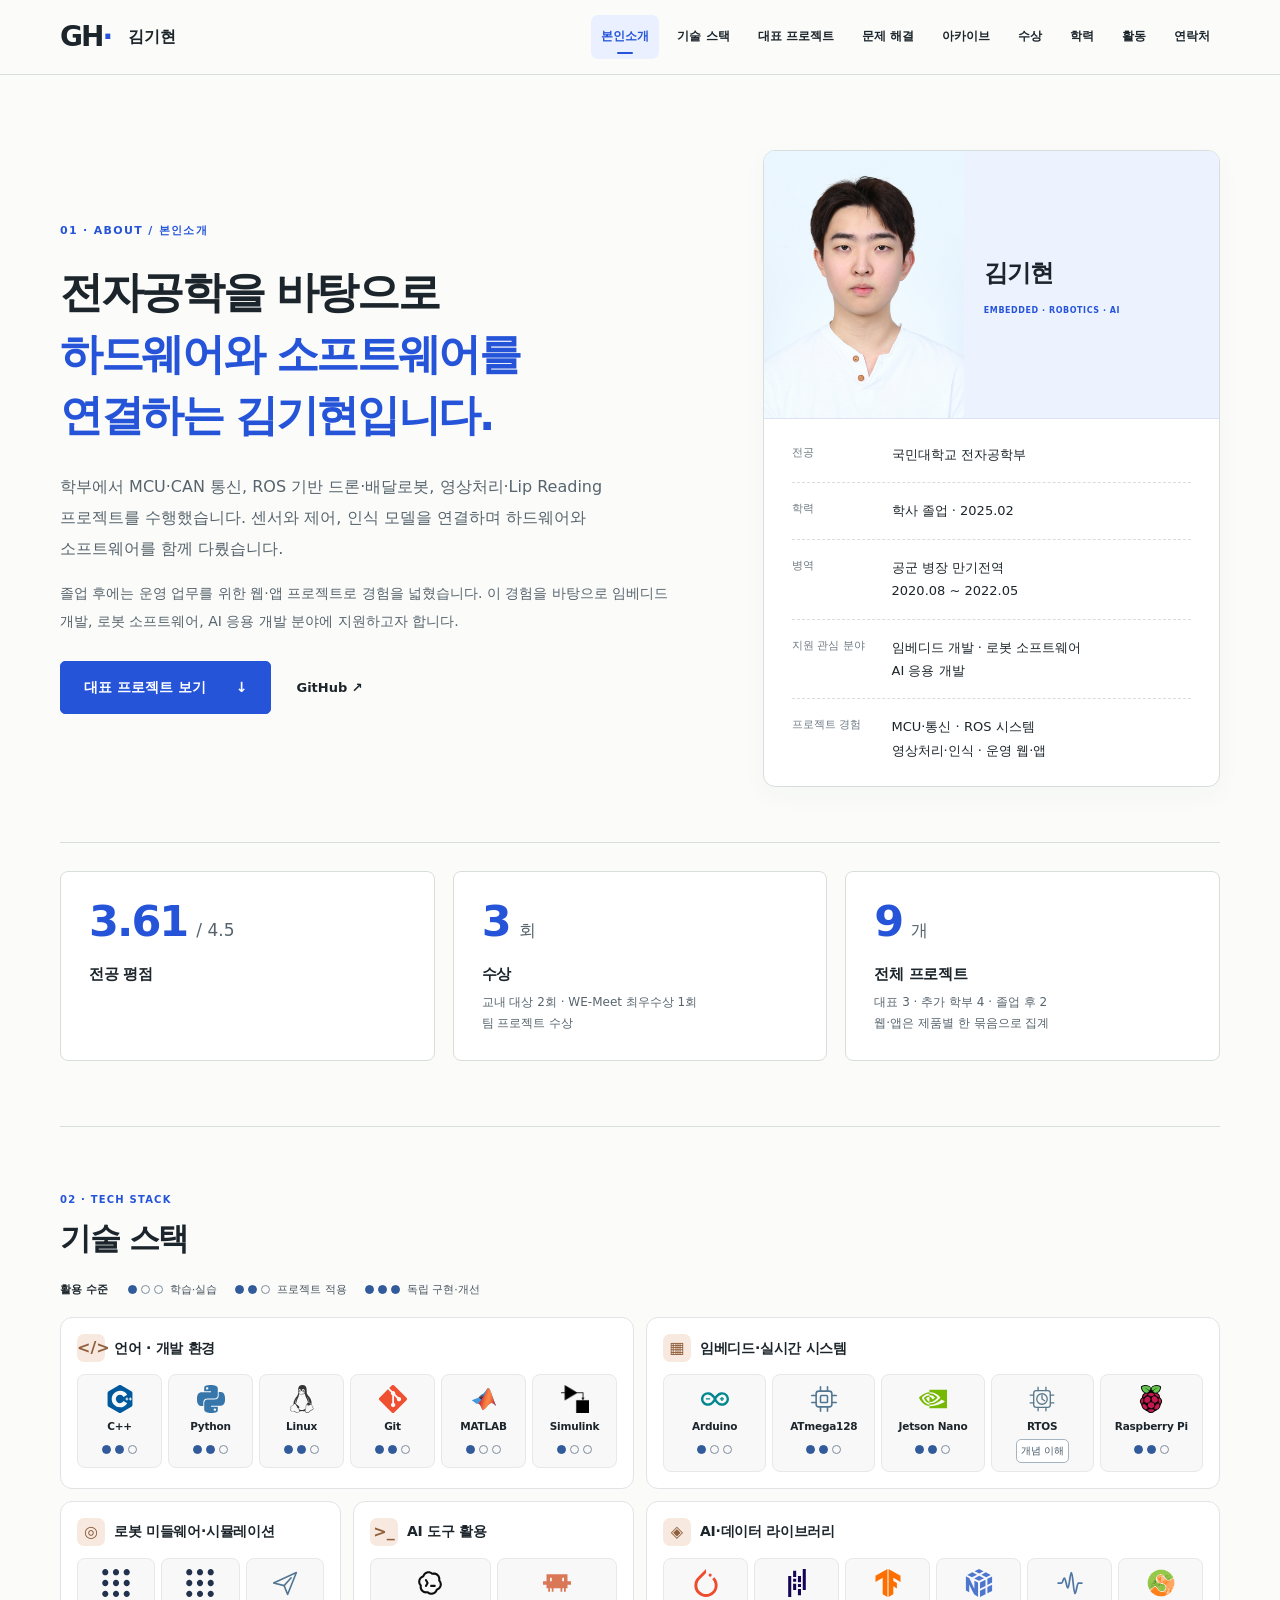
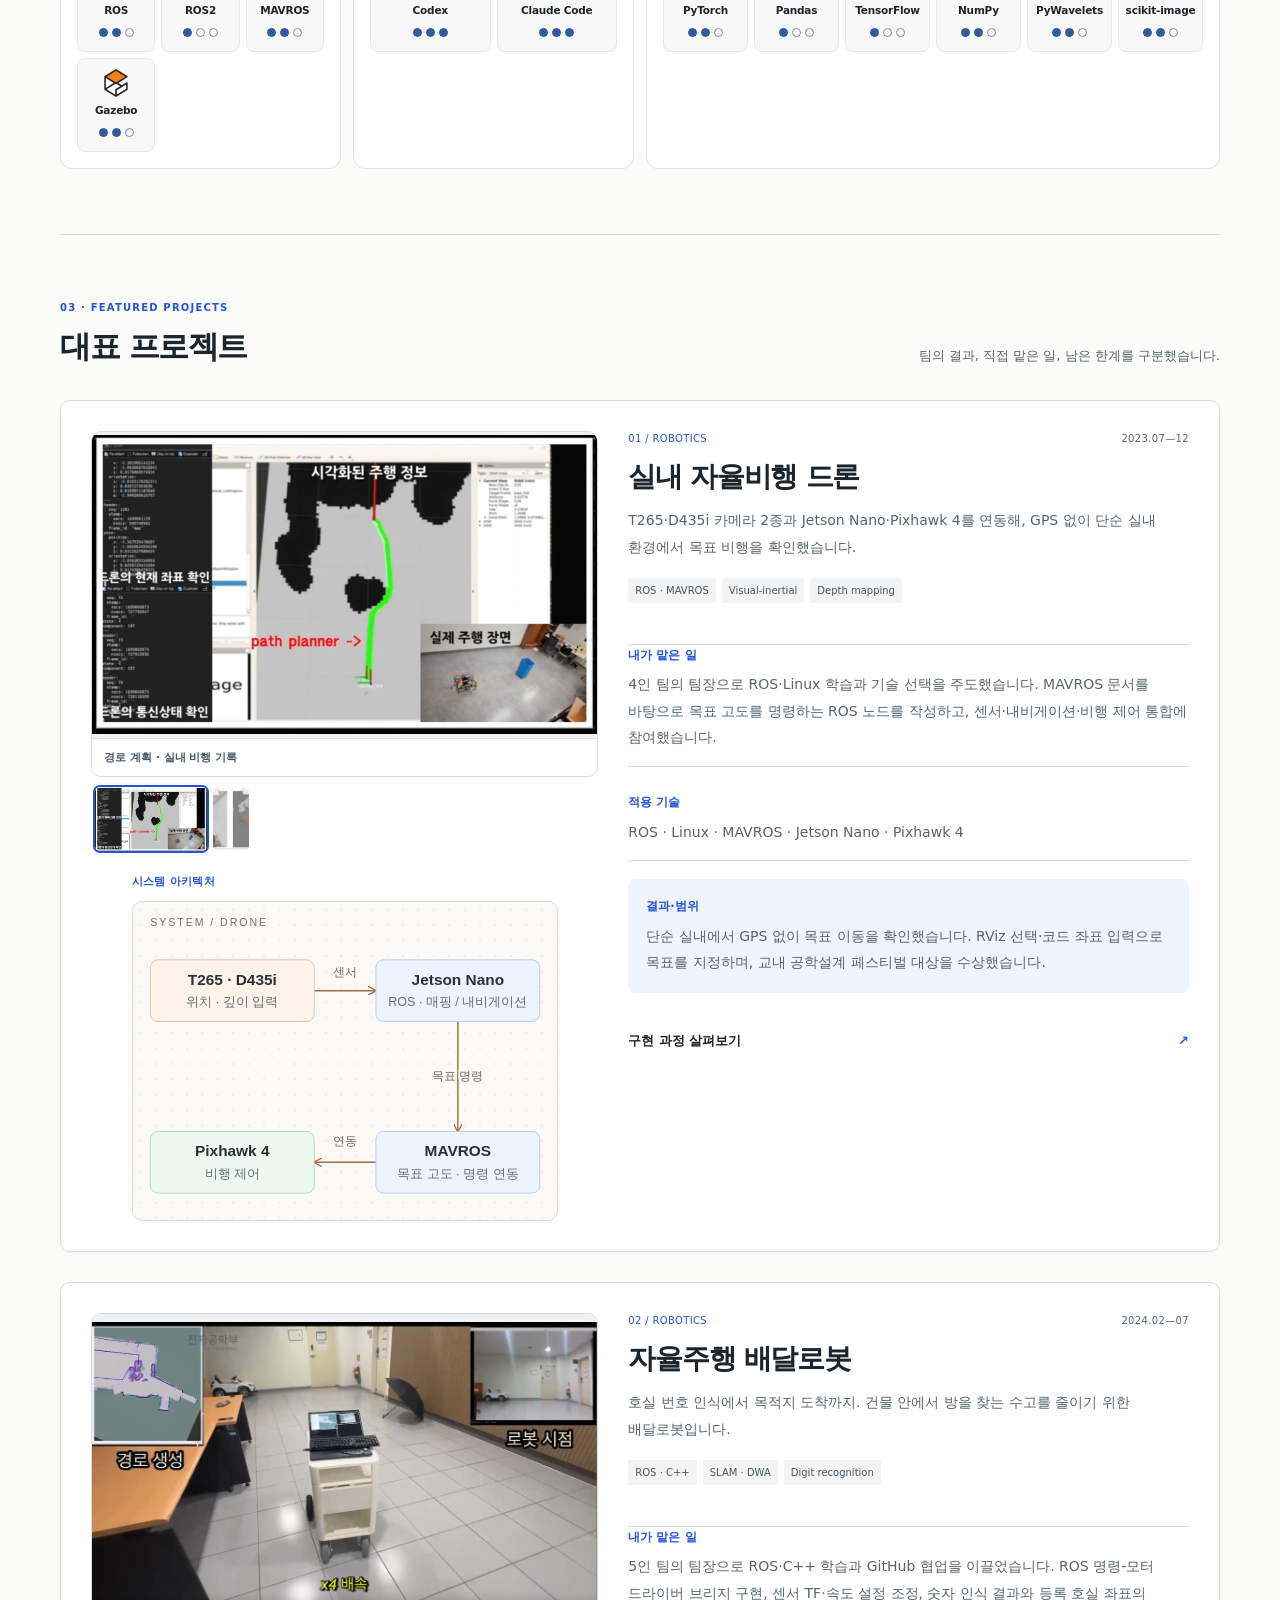
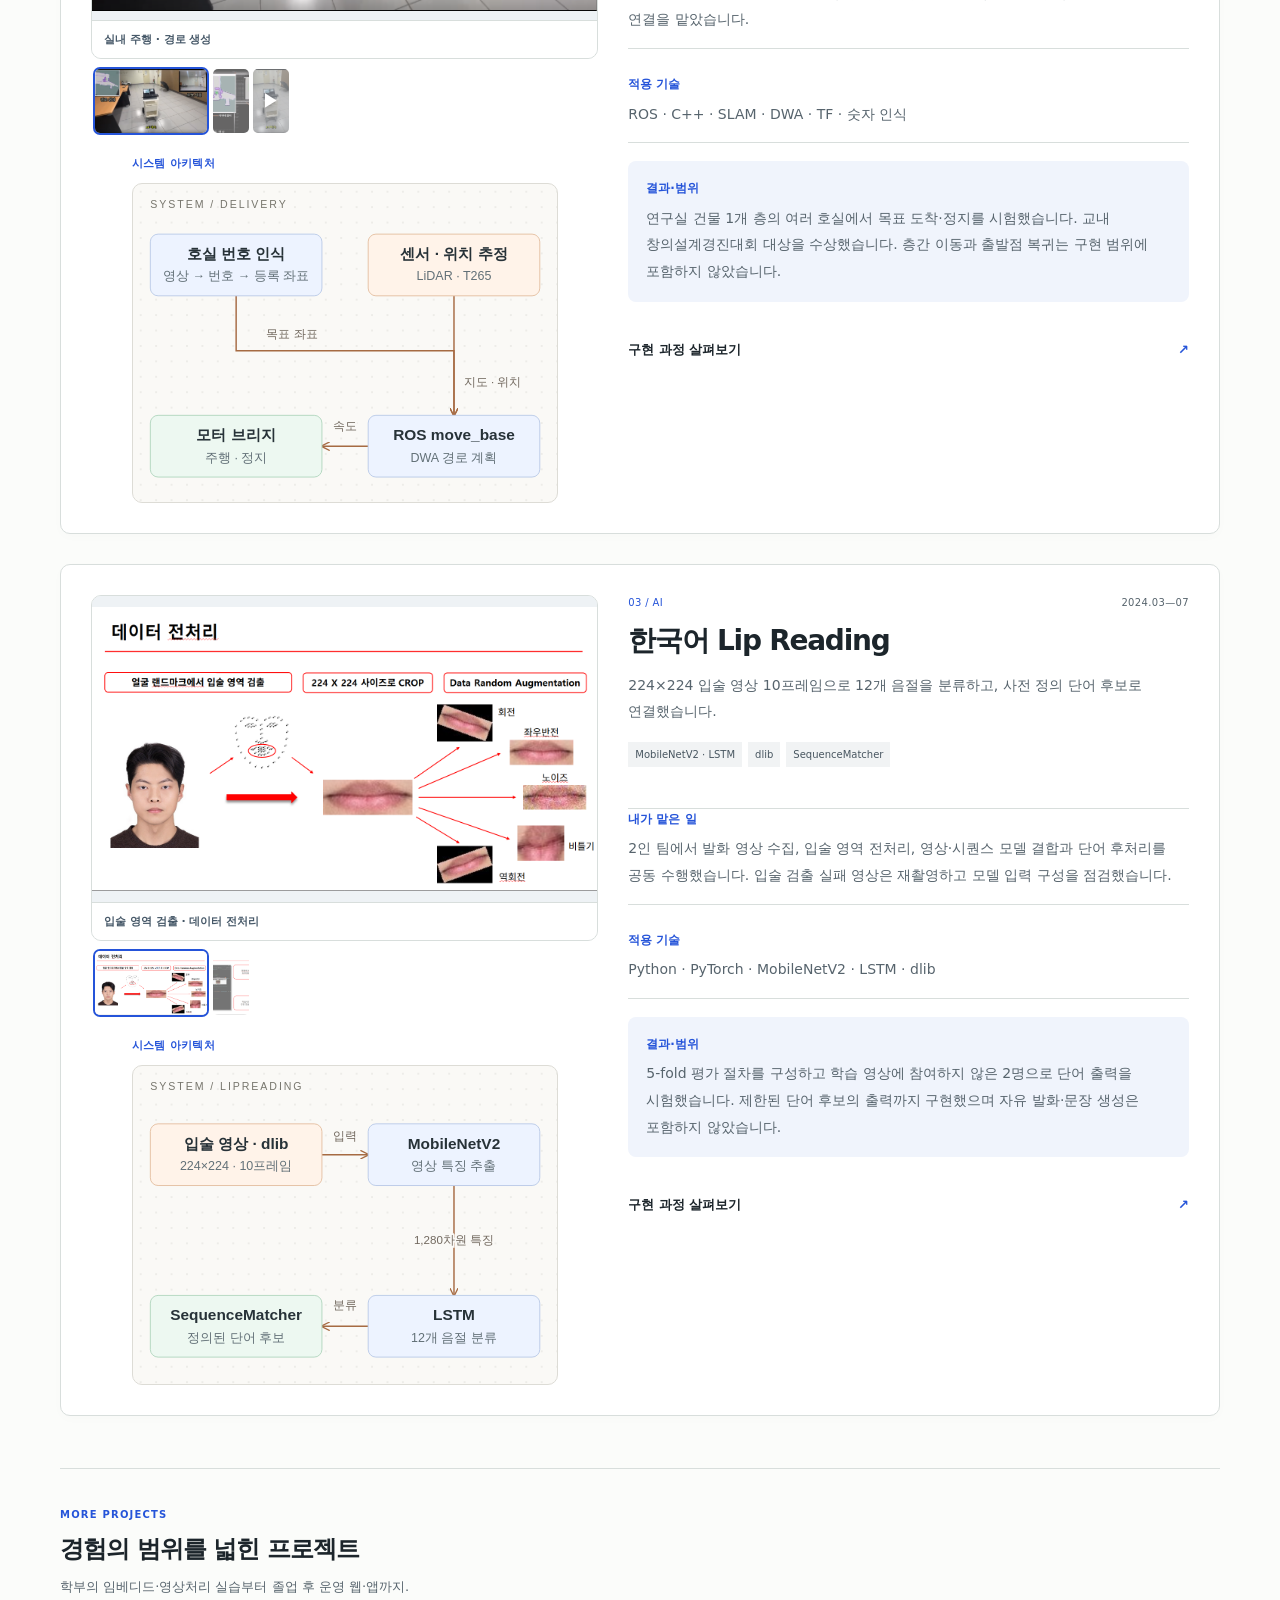
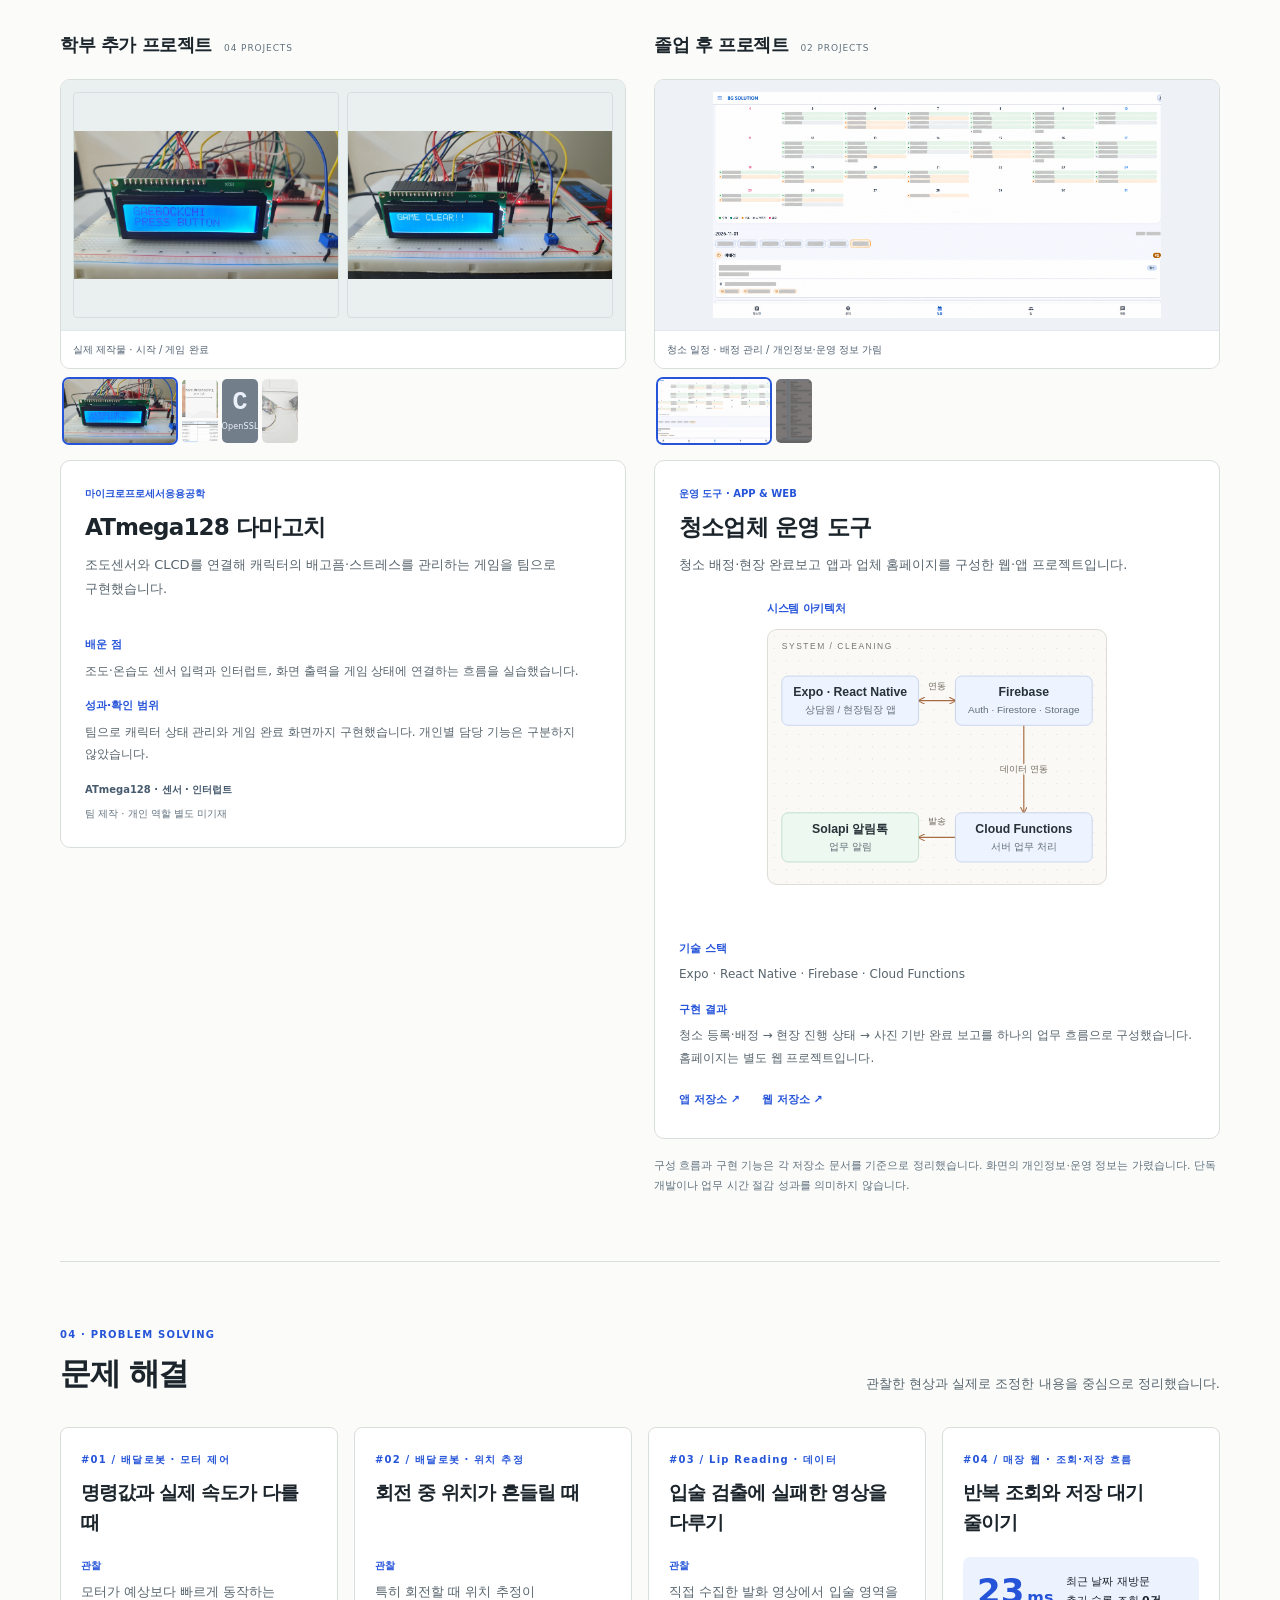
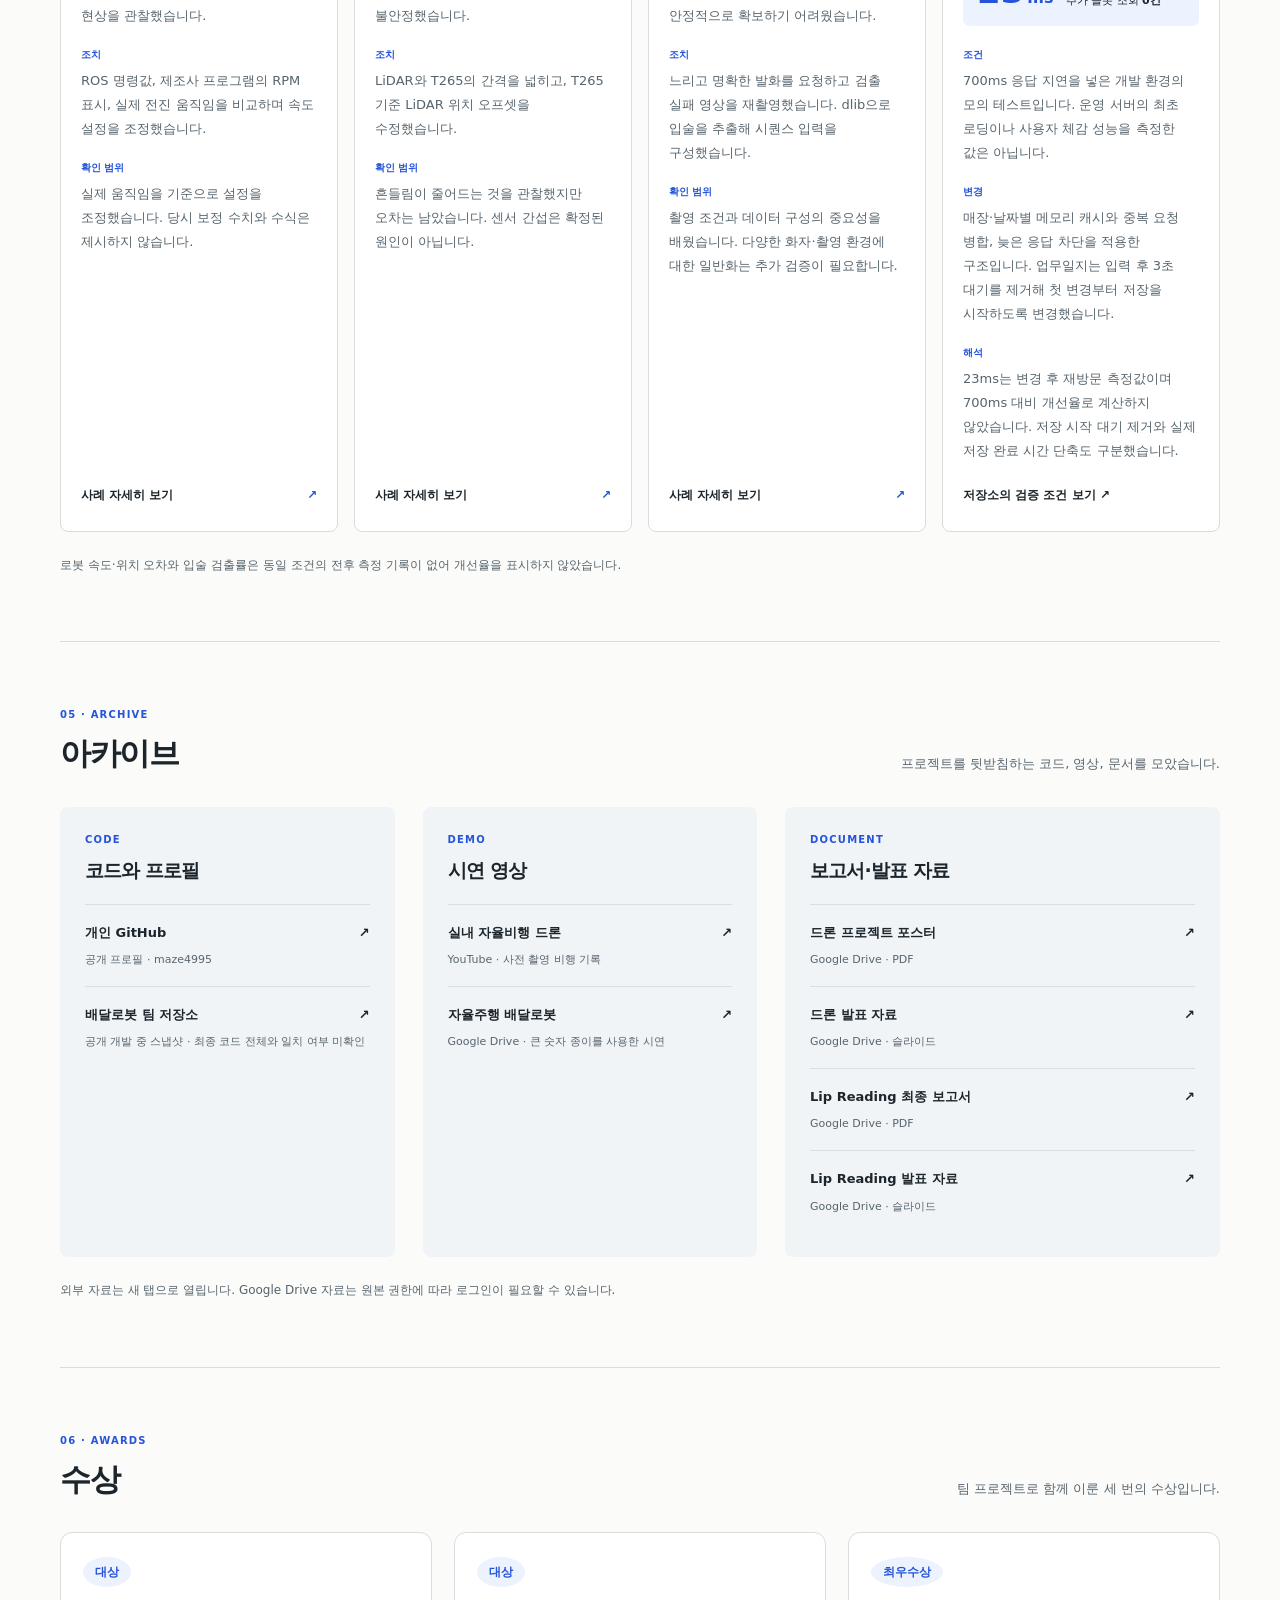
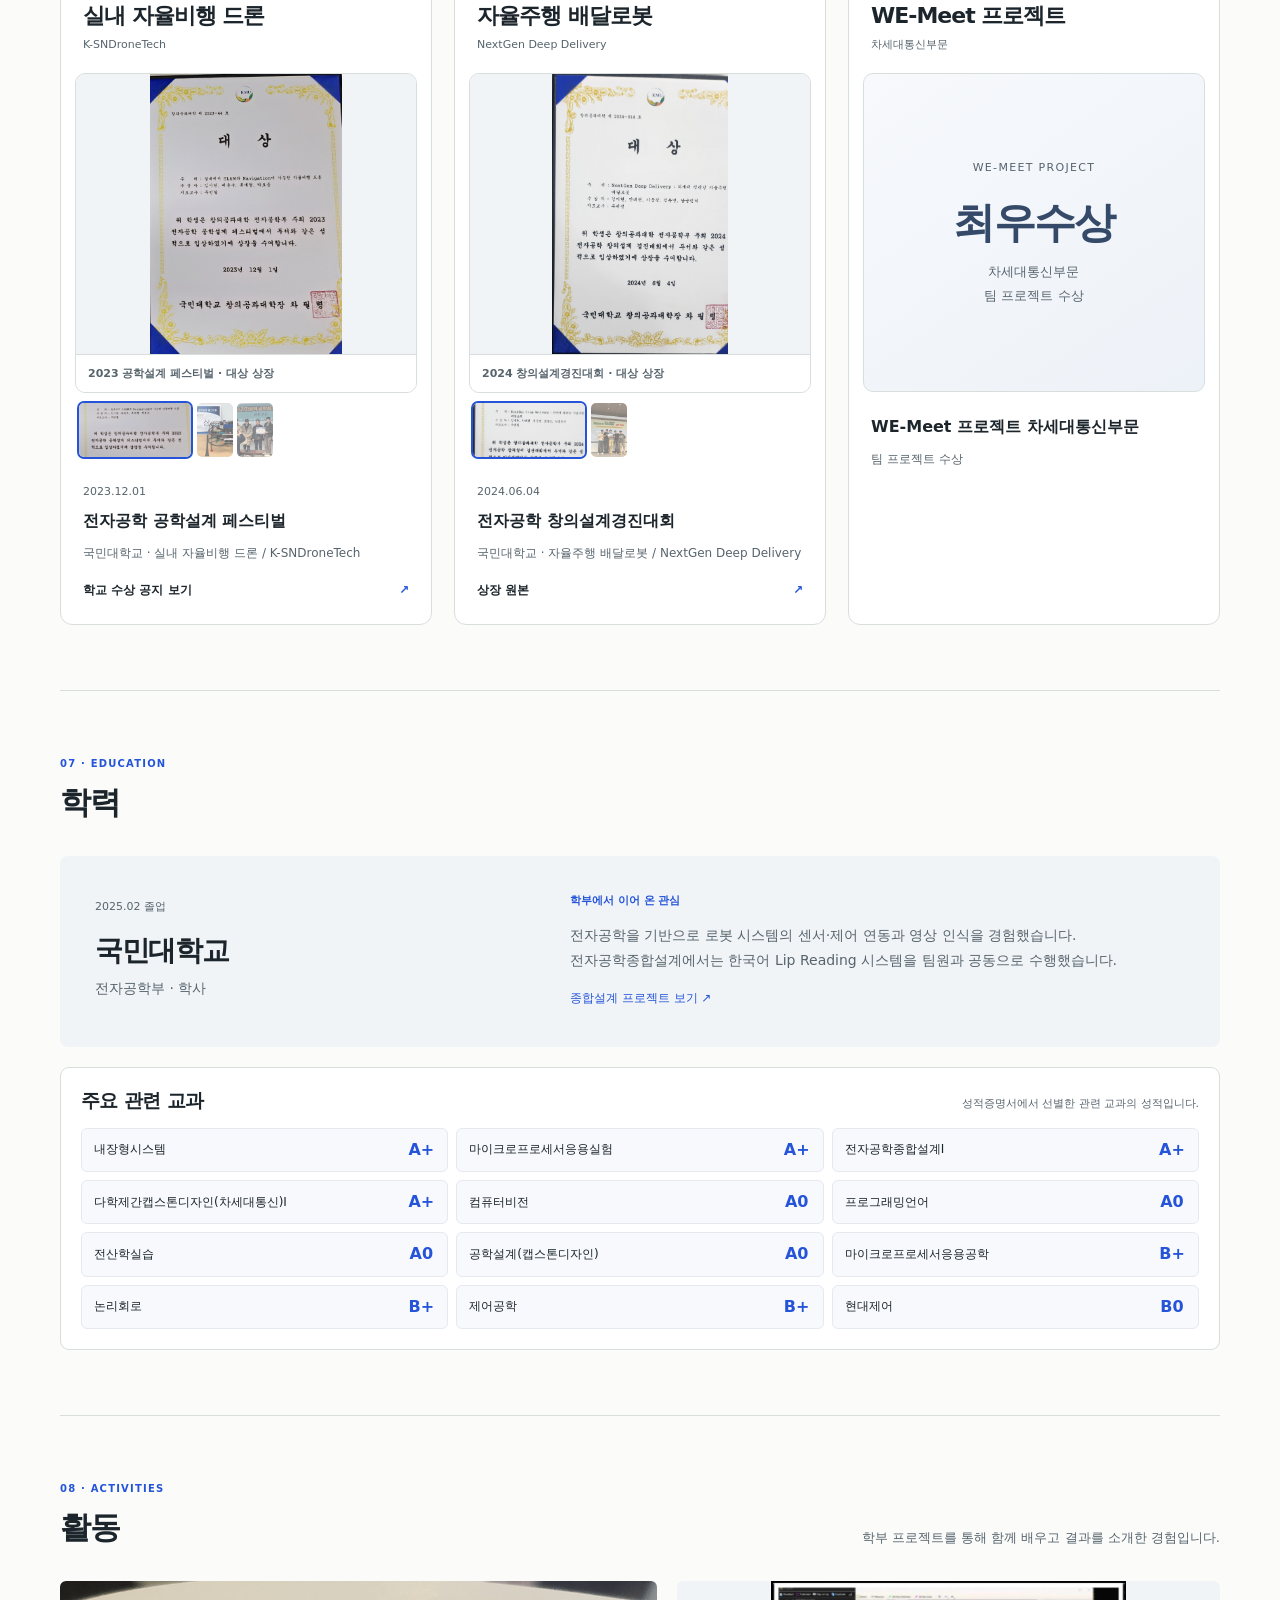
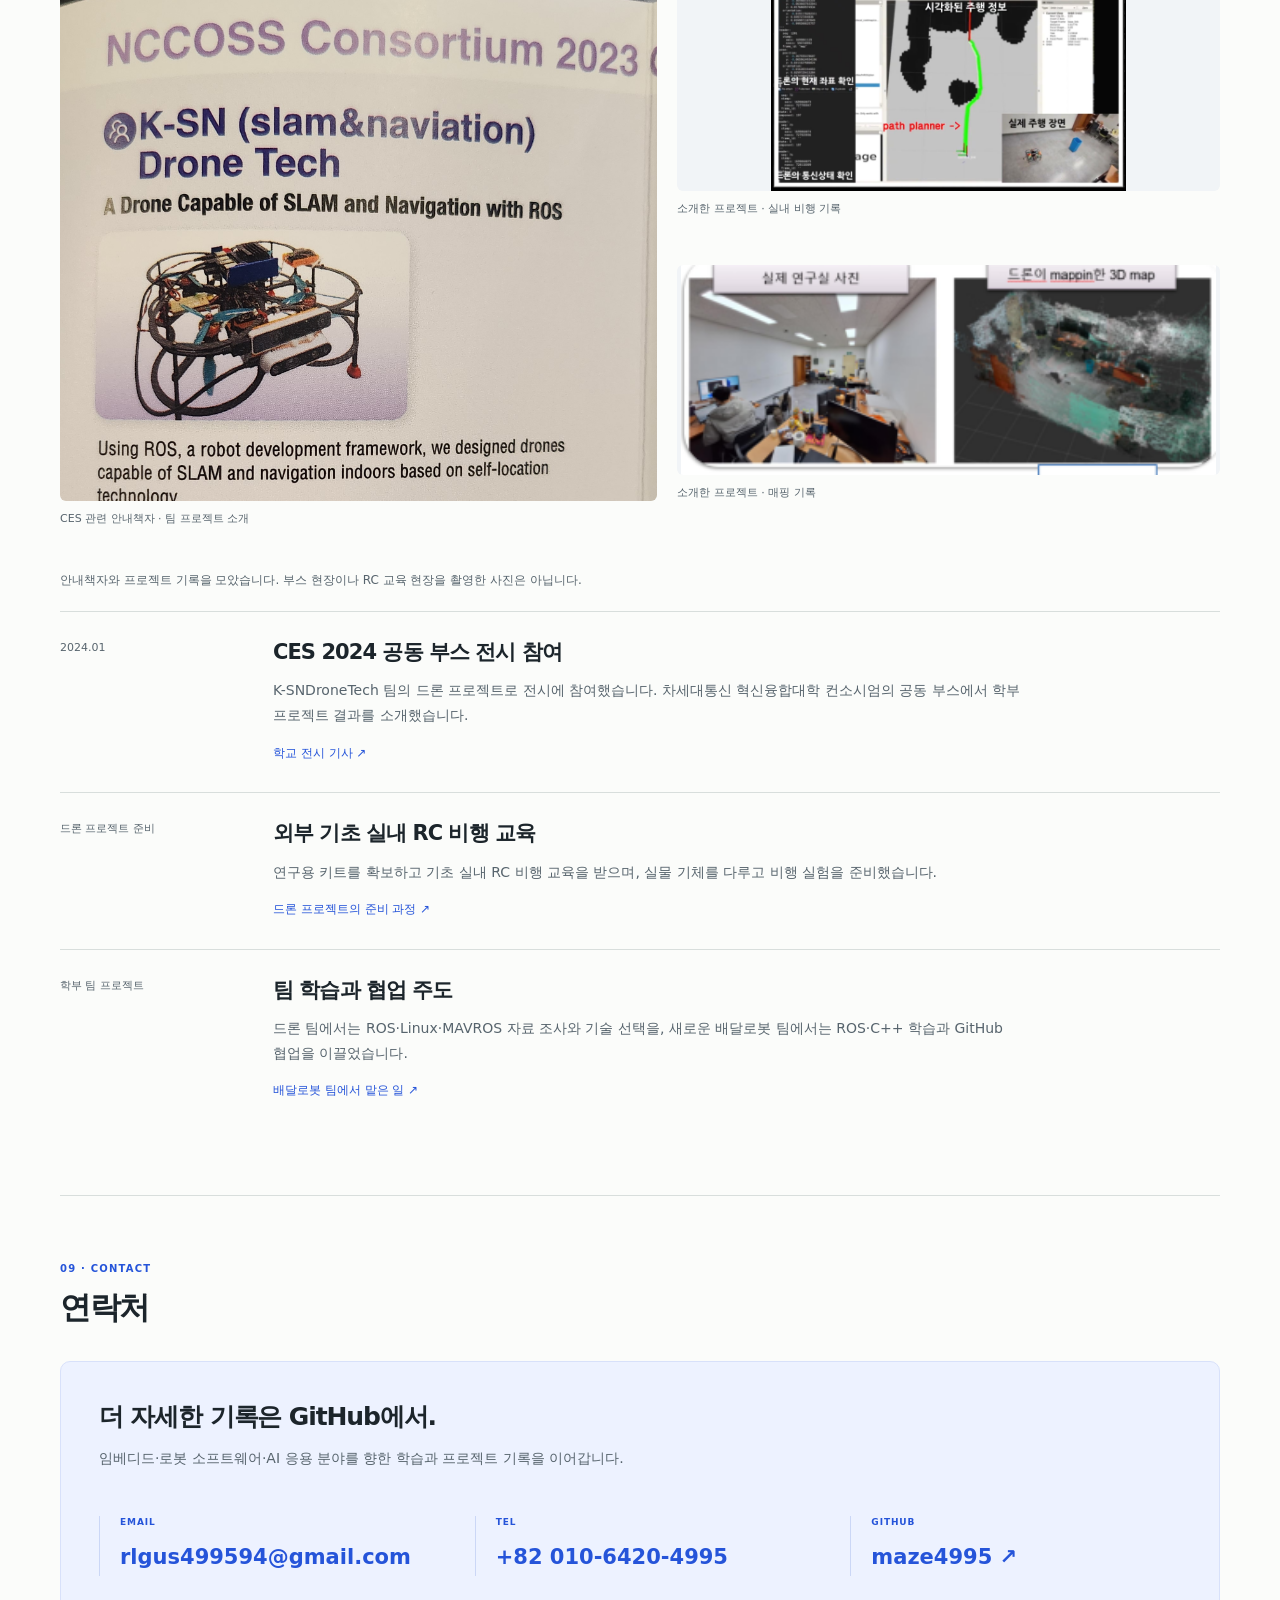
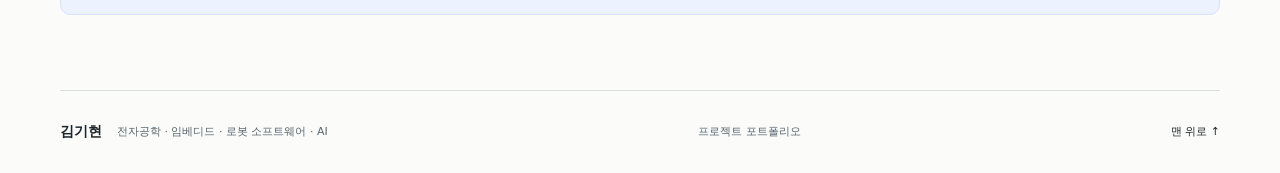
==== index.html @ cda03fd8 "Fix carousel autoplay, simplify controls, and add drone award photos" ====
<!doctype html>
<html lang="ko"><head><meta charset="utf-8"><meta name="viewport" content="width=device-width,initial-scale=1">
<title>임베디드·로봇 소프트웨어·AI 포트폴리오 | 김기현</title><meta name="description" content="김기현의 전자공학 기반 임베디드·로봇 소프트웨어·AI 프로젝트 경험과 지원 관심 분야. 대표 프로젝트, 학부 및 졸업 후 웹·앱 개발 기록을 소개합니다."><meta name="robots" content="noindex,nofollow"><meta name="theme-color" content="#fbfcfa"><link rel="icon" href="assets/favicon.svg" type="image/svg+xml"><link rel="stylesheet" href="style.css"><link rel="stylesheet" href="portfolio.css?v=classic-slides-20261111"></head>
<body><a class="skip" href="#main">본문으로 건너뛰기</a><header><nav class="nav wrap" aria-label="주 메뉴"><a class="brand" href="#about" aria-label="김기현 포트폴리오 홈"><span class="monogram">GH<span>·</span></span><span>김기현</span></a><div class="desktop-sections"><a href="#about">본인소개</a><a href="#stack">기술 스택</a><a href="#projects">대표 프로젝트</a><a href="#problem-solving">문제 해결</a><a href="#archive">아카이브</a><a href="#awards">수상</a><a href="#education">학력</a><a href="#activities">활동</a><a href="#contact">연락처</a></div><details class="mobile-menu"><summary aria-controls="mobile-sections">섹션 메뉴 <span class="menu-icon" aria-hidden="true"></span></summary><div class="mobile-sections" id="mobile-sections"><a href="#about">본인소개</a><a href="#stack">기술 스택</a><a href="#projects">대표 프로젝트</a><a href="#problem-solving">문제 해결</a><a href="#archive">아카이브</a><a href="#awards">수상</a><a href="#education">학력</a><a href="#activities">활동</a><a href="#contact">연락처</a></div></details></nav></header>
<main id="main">
<section id="about" class="profile-section wrap" aria-labelledby="about-title">
  <div class="profile-intro"><p class="eyebrow">01 · ABOUT / 본인소개</p><h1 id="about-title">전자공학을 바탕으로<br><span>하드웨어와 소프트웨어를<br>연결하는 김기현입니다.</span></h1><p class="lead">학부에서 MCU·CAN 통신, ROS 기반 드론·배달로봇, 영상처리·Lip Reading 프로젝트를 수행했습니다. 센서와 제어, 인식 모델을 연결하며 하드웨어와 소프트웨어를 함께 다뤘습니다.</p><p class="intro-secondary">졸업 후에는 운영 업무를 위한 웹·앱 프로젝트로 경험을 넓혔습니다. 이 경험을 바탕으로 임베디드 개발, 로봇 소프트웨어, AI 응용 개발 분야에 지원하고자 합니다.</p><div class="intro-actions"><a class="button" href="#projects">대표 프로젝트 보기 <span aria-hidden="true">↓</span></a><a href="https://github.com/maze4995" target="_blank" rel="noopener noreferrer">GitHub <span aria-hidden="true">↗</span><span class="sr-only"> (새 탭)</span></a></div></div>
  <aside class="profile-card" aria-label="프로필 요약"><div class="profile-signature"><img class="profile-portrait" src="assets/gihyeon-portrait.jpg" alt="김기현 증명사진" width="750" height="1000" decoding="async"><p>김기현<small>EMBEDDED · ROBOTICS · AI</small></p></div><dl><div><dt>전공</dt><dd>국민대학교 전자공학부</dd></div><div><dt>학력</dt><dd>학사 졸업 · 2025.02</dd></div><div><dt>병역</dt><dd>공군 병장 만기전역<br>2020.08 ~ 2022.05</dd></div><div><dt>지원 관심 분야</dt><dd>임베디드 개발 · 로봇 소프트웨어<br>AI 응용 개발</dd></div><div><dt>프로젝트 경험</dt><dd>MCU·통신 · ROS 시스템<br>영상처리·인식 · 운영 웹·앱</dd></div></dl></aside>
  <ul class="profile-highlights achievement-metrics" aria-label="성과 및 프로젝트 요약">
    <li><strong class="metric-value">3.61<small>/ 4.5</small></strong><div class="metric-description"><span class="metric-label">전공 평점</span></div></li>
    <li><strong class="metric-value">3<small>회</small></strong><div class="metric-description"><span class="metric-label">수상</span><p>교내 대상 2회 · WE-Meet 최우수상 1회<br>팀 프로젝트 수상</p></div></li>
    <li><strong class="metric-value">9<small>개</small></strong><div class="metric-description"><span class="metric-label">전체 프로젝트</span><p>대표 3 · 추가 학부 4 · 졸업 후 2<br>웹·앱은 제품별 한 묶음으로 집계</p></div></li>
  </ul>
</section>
<section id="stack" class="portfolio-section wrap" aria-labelledby="stack-title"><div class="section-heading"><div><p class="eyebrow">02 · TECH STACK</p><h2 id="stack-title">기술 스택</h2></div></div>
<div class="experience-legend" aria-label="활용 수준: 확인된 경험 기준"><strong>활용 수준</strong><span><span class="skill-dots" aria-hidden="true"><i class="filled"></i><i></i><i></i></span><span class="sr-only">1단계: </span>학습·실습</span><span><span class="skill-dots" aria-hidden="true"><i class="filled"></i><i class="filled"></i><i></i></span><span class="sr-only">2단계: </span>프로젝트 적용</span><span><span class="skill-dots" aria-hidden="true"><i class="filled"></i><i class="filled"></i><i class="filled"></i></span><span class="sr-only">3단계: </span>독립 구현·개선</span></div>
<div class="tech-panels">
<article class="tech-panel tech-panel-languages" aria-labelledby="tech-languages"><header><span class="tech-category-mark" aria-hidden="true">&lt;/&gt;</span><h3 id="tech-languages">언어 · 개발 환경</h3></header><ul class="tech-tiles"><li class="tech-tile"><img src="assets/icons/cplusplus.svg" alt="" aria-hidden="true" width="38" height="38"><h4>C++</h4><span class="skill-level" role="img" aria-label="프로젝트 적용: 3단계 중 2단계" title="프로젝트 적용: 3단계 중 2단계"><span class="skill-dots" aria-hidden="true"><i class="filled"></i><i class="filled"></i><i></i></span></span></li><li class="tech-tile"><img src="assets/icons/python.svg" alt="" aria-hidden="true" width="38" height="38"><h4>Python</h4><span class="skill-level" role="img" aria-label="프로젝트 적용: 3단계 중 2단계" title="프로젝트 적용: 3단계 중 2단계"><span class="skill-dots" aria-hidden="true"><i class="filled"></i><i class="filled"></i><i></i></span></span></li><li class="tech-tile"><img src="assets/icons/linux.svg" alt="" aria-hidden="true" width="38" height="38"><h4>Linux</h4><span class="skill-level" role="img" aria-label="프로젝트 적용: 3단계 중 2단계" title="프로젝트 적용: 3단계 중 2단계"><span class="skill-dots" aria-hidden="true"><i class="filled"></i><i class="filled"></i><i></i></span></span></li><li class="tech-tile"><img src="assets/icons/git.svg" alt="" aria-hidden="true" width="38" height="38"><h4>Git</h4><span class="skill-level" role="img" aria-label="프로젝트 적용: 3단계 중 2단계" title="프로젝트 적용: 3단계 중 2단계"><span class="skill-dots" aria-hidden="true"><i class="filled"></i><i class="filled"></i><i></i></span></span></li><li class="tech-tile"><img src="assets/icons/matlab.svg" alt="" aria-hidden="true" width="38" height="38"><h4>MATLAB</h4><span class="skill-level" role="img" aria-label="학습·실습: 3단계 중 1단계" title="학습·실습: 3단계 중 1단계"><span class="skill-dots" aria-hidden="true"><i class="filled"></i><i></i><i></i></span></span></li><li class="tech-tile"><img src="assets/icons/simulink.png" alt="" aria-hidden="true" width="38" height="38"><h4>Simulink</h4><span class="skill-level" role="img" aria-label="학습·실습: 3단계 중 1단계" title="학습·실습: 3단계 중 1단계"><span class="skill-dots" aria-hidden="true"><i class="filled"></i><i></i><i></i></span></span></li></ul></article>
<article class="tech-panel tech-panel-boards" aria-labelledby="tech-boards"><header><span class="tech-category-mark" aria-hidden="true">▦</span><h3 id="tech-boards">임베디드·실시간 시스템</h3></header><ul class="tech-tiles"><li class="tech-tile"><img src="assets/icons/arduino.svg" alt="" aria-hidden="true" width="38" height="38"><h4>Arduino</h4><span class="skill-level" role="img" aria-label="학습·실습: 3단계 중 1단계" title="학습·실습: 3단계 중 1단계"><span class="skill-dots" aria-hidden="true"><i class="filled"></i><i></i><i></i></span></span></li><li class="tech-tile"><img src="assets/icons/chip.svg" alt="" aria-hidden="true" width="38" height="38"><h4>ATmega128</h4><span class="skill-level" role="img" aria-label="프로젝트 적용: 3단계 중 2단계" title="프로젝트 적용: 3단계 중 2단계"><span class="skill-dots" aria-hidden="true"><i class="filled"></i><i class="filled"></i><i></i></span></span></li><li class="tech-tile"><img src="assets/icons/nvidia.svg" alt="" aria-hidden="true" width="38" height="38"><h4>Jetson Nano</h4><span class="skill-level" role="img" aria-label="프로젝트 적용: 3단계 중 2단계" title="프로젝트 적용: 3단계 중 2단계"><span class="skill-dots" aria-hidden="true"><i class="filled"></i><i class="filled"></i><i></i></span></span></li><li class="tech-tile"><img src="assets/icons/rtos.svg" alt="" aria-hidden="true" width="38" height="38"><h4>RTOS</h4><span class="skill-level skill-concept" role="img" aria-label="개념 이해: 실습·프로젝트 활용 단계와 별도 표시" title="개념 이해: 실습·프로젝트 활용 단계와 별도 표시"><span aria-hidden="true">개념 이해</span></span></li><li class="tech-tile"><img src="assets/icons/raspberrypi.svg" alt="" aria-hidden="true" width="38" height="38"><h4>Raspberry Pi</h4><span class="skill-level" role="img" aria-label="프로젝트 적용: 3단계 중 2단계" title="프로젝트 적용: 3단계 중 2단계"><span class="skill-dots" aria-hidden="true"><i class="filled"></i><i class="filled"></i><i></i></span></span></li></ul></article>
<article class="tech-panel tech-panel-robotics" aria-labelledby="tech-robotics"><header><span class="tech-category-mark" aria-hidden="true">◎</span><h3 id="tech-robotics">로봇 미들웨어·시뮬레이션</h3></header><ul class="tech-tiles"><li class="tech-tile"><img src="assets/icons/ros.svg" alt="" aria-hidden="true" width="38" height="38"><h4>ROS</h4><span class="skill-level" role="img" aria-label="프로젝트 적용: 3단계 중 2단계" title="프로젝트 적용: 3단계 중 2단계"><span class="skill-dots" aria-hidden="true"><i class="filled"></i><i class="filled"></i><i></i></span></span></li><li class="tech-tile"><img src="assets/icons/ros.svg" alt="" aria-hidden="true" width="38" height="38"><h4>ROS2</h4><span class="skill-level" role="img" aria-label="학습·실습: 3단계 중 1단계" title="학습·실습: 3단계 중 1단계"><span class="skill-dots" aria-hidden="true"><i class="filled"></i><i></i><i></i></span></span></li><li class="tech-tile"><img src="assets/icons/flight.svg" alt="" aria-hidden="true" width="38" height="38"><h4>MAVROS</h4><span class="skill-level" role="img" aria-label="프로젝트 적용: 3단계 중 2단계" title="프로젝트 적용: 3단계 중 2단계"><span class="skill-dots" aria-hidden="true"><i class="filled"></i><i class="filled"></i><i></i></span></span></li><li class="tech-tile"><img src="assets/icons/gazebo.svg" alt="" aria-hidden="true" width="38" height="38"><h4>Gazebo</h4><span class="skill-level" role="img" aria-label="프로젝트 적용: 3단계 중 2단계" title="프로젝트 적용: 3단계 중 2단계"><span class="skill-dots" aria-hidden="true"><i class="filled"></i><i class="filled"></i><i></i></span></span></li></ul></article>
<article class="tech-panel tech-panel-ai-tools" aria-labelledby="tech-ai-tools" aria-describedby="ai-tool-scope"><header><span class="tech-category-mark" aria-hidden="true">&gt;_</span><h3 id="tech-ai-tools">AI 도구 활용</h3></header><p id="ai-tool-scope" class="sr-only">이 분류의 점은 AI 도구를 활용해 구현하고 개선하는 역량을 뜻하며, AI 도움 없이 수작업으로 코딩하는 능력을 뜻하지 않습니다.</p><ul class="tech-tiles"><li class="tech-tile"><img src="assets/icons/codex.svg" alt="" aria-hidden="true" width="38" height="38"><h4>Codex</h4><span class="skill-level" role="img" aria-label="AI 도구를 활용한 독립 구현·개선: 도구 활용 역량 3단계 중 3단계" title="AI 도구를 활용한 독립 구현·개선: 도구 활용 역량 3단계 중 3단계"><span class="skill-dots" aria-hidden="true"><i class="filled"></i><i class="filled"></i><i class="filled"></i></span></span></li><li class="tech-tile"><img src="assets/icons/claudecode.svg" alt="" aria-hidden="true" width="38" height="38"><h4>Claude Code</h4><span class="skill-level" role="img" aria-label="AI 도구를 활용한 독립 구현·개선: 도구 활용 역량 3단계 중 3단계" title="AI 도구를 활용한 독립 구현·개선: 도구 활용 역량 3단계 중 3단계"><span class="skill-dots" aria-hidden="true"><i class="filled"></i><i class="filled"></i><i class="filled"></i></span></span></li></ul></article>
<article class="tech-panel tech-panel-ai-libraries" aria-labelledby="tech-ai-libraries"><header><span class="tech-category-mark" aria-hidden="true">◈</span><h3 id="tech-ai-libraries">AI·데이터 라이브러리</h3></header><ul class="tech-tiles"><li class="tech-tile"><img src="assets/icons/pytorch.svg" alt="" aria-hidden="true" width="38" height="38"><h4>PyTorch</h4><span class="skill-level" role="img" aria-label="프로젝트 적용: 3단계 중 2단계 · 팀 공동 활용" title="프로젝트 적용: 3단계 중 2단계 · 팀 공동 활용"><span class="skill-dots" aria-hidden="true"><i class="filled"></i><i class="filled"></i><i></i></span></span></li><li class="tech-tile"><img src="assets/icons/pandas.svg" alt="" aria-hidden="true" width="38" height="38"><h4>Pandas</h4><span class="skill-level" role="img" aria-label="학습·실습: 3단계 중 1단계" title="학습·실습: 3단계 중 1단계"><span class="skill-dots" aria-hidden="true"><i class="filled"></i><i></i><i></i></span></span></li><li class="tech-tile"><img src="assets/icons/tensorflow.svg" alt="" aria-hidden="true" width="38" height="38"><h4>TensorFlow</h4><span class="skill-level" role="img" aria-label="학습·실습: 3단계 중 1단계" title="학습·실습: 3단계 중 1단계"><span class="skill-dots" aria-hidden="true"><i class="filled"></i><i></i><i></i></span></span></li><li class="tech-tile"><img src="assets/icons/numpy.svg" alt="" aria-hidden="true" width="38" height="38"><h4>NumPy</h4><span class="skill-level" role="img" aria-label="프로젝트 적용: 3단계 중 2단계 · 영상 디노이징 프로젝트 활용" title="프로젝트 적용: 3단계 중 2단계 · 영상 디노이징 프로젝트 활용"><span class="skill-dots" aria-hidden="true"><i class="filled"></i><i class="filled"></i><i></i></span></span></li><li class="tech-tile"><img src="assets/icons/pywavelets.svg" alt="" aria-hidden="true" width="38" height="38"><h4>PyWavelets</h4><span class="skill-level" role="img" aria-label="프로젝트 적용: 3단계 중 2단계 · 영상 디노이징 프로젝트 활용" title="프로젝트 적용: 3단계 중 2단계 · 영상 디노이징 프로젝트 활용"><span class="skill-dots" aria-hidden="true"><i class="filled"></i><i class="filled"></i><i></i></span></span></li><li class="tech-tile"><img src="assets/icons/scikitimage.png" alt="" aria-hidden="true" width="38" height="38"><h4>scikit-image</h4><span class="skill-level" role="img" aria-label="프로젝트 적용: 3단계 중 2단계 · 영상 디노이징 프로젝트 활용" title="프로젝트 적용: 3단계 중 2단계 · 영상 디노이징 프로젝트 활용"><span class="skill-dots" aria-hidden="true"><i class="filled"></i><i class="filled"></i><i></i></span></span></li></ul></article>
</div></section>
<section id="projects" class="portfolio-section wrap"><div class="section-heading"><div><p class="eyebrow">03 · FEATURED PROJECTS</p><h2>대표 프로젝트</h2></div><p>팀의 결과, 직접 맡은 일, 남은 한계를 구분했습니다.</p></div><div class="project-grid featured-list"><article class="project-card"><div class="project-visuals"><div class="project-slider" role="region" aria-roledescription="캐러셀" aria-label="실내 자율비행 드론 사진"><div class="project-photo-frame"><div class="slider-controls"><button type="button" class="slider-toggle" aria-label="사진 자동 전환 일시정지" aria-controls="project-slides-1"><span class="control-icon icon-pause" aria-hidden="true"></span></button><button type="button" class="slider-prev" aria-label="이전 사진" aria-controls="project-slides-1"><span class="control-icon icon-prev" aria-hidden="true"></span></button><span class="slider-status" aria-live="off">1 / 2</span><button type="button" class="slider-next" aria-label="다음 사진" aria-controls="project-slides-1"><span class="control-icon icon-next" aria-hidden="true"></span></button></div><span class="sr-only slider-announcement" aria-live="polite" aria-atomic="true"></span><div class="project-slides" id="project-slides-1"><a class="project-slide" href="drone.html" aria-label="실내 자율비행 드론 사례 보기 · 사진 1 / 2"><span class="project-image-panel"><img src="assets/drone-flight.png" alt="프로젝트 포스터의 실제 기록: RViz 경로와 장애물 옆을 비행하는 드론" width="1526" height="903" loading="lazy"><span class="project-image-caption">경로 계획 · 실내 비행 기록</span></span></a><a class="project-slide" href="drone.html" aria-label="실내 자율비행 드론 사례 보기 · 사진 2 / 2"><span class="project-image-panel"><img src="assets/drone-mapping.png" alt="실제 연구실 사진과 드론이 생성한 3D 맵을 나란히 비교한 프로젝트 자료" width="339" height="133" loading="lazy"><span class="project-image-caption">실제 연구실 · 3D 매핑</span></span></a></div></div><div class="carousel-thumbnails photo-thumbnails" role="group" aria-label="사진 선택"><button type="button" class="photo-thumbnail" aria-label="사진 1: 경로 계획 · 실내 비행 기록" aria-controls="project-slides-1" aria-current="true"><img src="assets/drone-flight.png" alt="" loading="lazy" draggable="false"></button><button type="button" class="photo-thumbnail" aria-label="사진 2: 실제 연구실 · 3D 매핑" aria-controls="project-slides-1"><img src="assets/drone-mapping.png" alt="" loading="lazy" draggable="false"></button></div></div><div class="system-summary"><h4>시스템 아키텍처</h4><figure class="architecture-diagram" style="margin:0"><svg xmlns="http://www.w3.org/2000/svg" viewBox="0 0 440 330" role="img" aria-labelledby="drone-title drone-desc" style="display:block;width:100%;height:auto;border:1px solid #dddcd6;border-radius:10px;background:#faf9f6"><title id="drone-title">실내 자율비행 드론 구성도</title><desc id="drone-desc">T265와 D435i 센서 입력이 Jetson Nano의 ROS 매핑과 내비게이션으로 전달됩니다. 목표 명령은 MAVROS를 거쳐 Pixhawk 4 비행 제어기로 전달됩니다.</desc><defs><pattern id="drone-dots" width="16" height="16" patternUnits="userSpaceOnUse"><circle cx="8" cy="8" r=".7" fill="#d6d5ce"/></pattern><marker id="drone-arrow" viewBox="0 0 10 10" refX="9" refY="5" markerWidth="6" markerHeight="6" orient="auto-start-reverse"><path d="M 0 0 L 10 5 L 0 10" fill="none" stroke="#a66b43" stroke-width="1.5"/></marker></defs><rect width="440" height="330" fill="url(#drone-dots)"/><text x="18" y="25" font-family="sans-serif" font-size="11" letter-spacing="2" fill="#77766d">SYSTEM / DRONE</text><path d="M188 92H252" fill="none" stroke="#a66b43" stroke-width="1.5" marker-end="url(#drone-arrow)"/><text x="220" y="77" text-anchor="middle" font-family="sans-serif" font-size="12" fill="#71685e" stroke="#faf9f6" stroke-width="4" paint-order="stroke">센서</text><path d="M337 124V238" fill="none" stroke="#a66b43" stroke-width="1.5" marker-end="url(#drone-arrow)"/><text x="337" y="185" text-anchor="middle" font-family="sans-serif" font-size="12" fill="#71685e" stroke="#faf9f6" stroke-width="4" paint-order="stroke">목표 명령</text><path d="M252 270H188" fill="none" stroke="#a66b43" stroke-width="1.5" marker-end="url(#drone-arrow)"/><text x="220" y="252" text-anchor="middle" font-family="sans-serif" font-size="12" fill="#71685e" stroke="#faf9f6" stroke-width="4" paint-order="stroke">연동</text><rect x="18" y="60" width="170" height="64" rx="8" fill="#fff3e9" stroke="#e5c2a5"/><text x="103" y="86" text-anchor="middle" font-family="sans-serif" font-size="16" font-weight="700" fill="#273238">T265 · D435i</text><text x="103" y="108" text-anchor="middle" font-family="sans-serif" font-size="13" fill="#627077">위치 · 깊이 입력</text><rect x="252" y="60" width="170" height="64" rx="8" fill="#edf3ff" stroke="#bdcce9"/><text x="337" y="86" text-anchor="middle" font-family="sans-serif" font-size="16" font-weight="700" fill="#273238">Jetson Nano</text><text x="337" y="108" text-anchor="middle" font-family="sans-serif" font-size="13" fill="#627077">ROS · 매핑 / 내비게이션</text><rect x="252" y="238" width="170" height="64" rx="8" fill="#edf3ff" stroke="#bdcce9"/><text x="337" y="264" text-anchor="middle" font-family="sans-serif" font-size="16" font-weight="700" fill="#273238">MAVROS</text><text x="337" y="286" text-anchor="middle" font-family="sans-serif" font-size="13" fill="#627077">목표 고도 · 명령 연동</text><rect x="18" y="238" width="170" height="64" rx="8" fill="#edf8f1" stroke="#b5d8c1"/><text x="103" y="264" text-anchor="middle" font-family="sans-serif" font-size="16" font-weight="700" fill="#273238">Pixhawk 4</text><text x="103" y="286" text-anchor="middle" font-family="sans-serif" font-size="13" fill="#627077">비행 제어</text></svg></figure></div></div><div class="card-content"><div class="meta"><span>01 / ROBOTICS</span><time>2023.07—12</time></div><h3><a href="drone.html">실내 자율비행 드론</a></h3><p>T265·D435i 카메라 2종과 Jetson Nano·Pixhawk 4를 연동해, GPS 없이 단순 실내 환경에서 목표 비행을 확인했습니다.</p><ul class="tags"><li>ROS · MAVROS</li><li>Visual-inertial</li><li>Depth mapping</li></ul><dl class="card-facts expanded-facts"><div><dt>내가 맡은 일</dt><dd>4인 팀의 팀장으로 ROS·Linux 학습과 기술 선택을 주도했습니다. MAVROS 문서를 바탕으로 목표 고도를 명령하는 ROS 노드를 작성하고, 센서·내비게이션·비행 제어 통합에 참여했습니다.</dd></div><div><dt>적용 기술</dt><dd>ROS · Linux · MAVROS · Jetson Nano · Pixhawk 4</dd></div><div><dt>결과·범위</dt><dd>단순 실내에서 GPS 없이 목표 이동을 확인했습니다. RViz 선택·코드 좌표 입력으로 목표를 지정하며, 교내 공학설계 페스티벌 대상을 수상했습니다.</dd></div></dl><a class="text-link" href="drone.html">구현 과정 살펴보기 <span aria-hidden="true">↗</span></a></div></article><article class="project-card"><div class="project-visuals"><div class="project-slider" id="delivery-project-gallery" role="region" aria-roledescription="캐러셀" aria-label="자율주행 배달로봇 사진과 시연영상"><div class="project-photo-frame"><div class="slider-controls"><button type="button" class="slider-toggle" aria-label="사진 자동 전환 일시정지" aria-controls="project-slides-2"><span class="control-icon icon-pause" aria-hidden="true"></span></button><button type="button" class="slider-prev" aria-label="이전 슬라이드" aria-controls="project-slides-2"><span class="control-icon icon-prev" aria-hidden="true"></span></button><span class="slider-status" aria-live="off">1 / 3</span><button type="button" class="slider-next" aria-label="다음 슬라이드" aria-controls="project-slides-2"><span class="control-icon icon-next" aria-hidden="true"></span></button></div><span class="sr-only slider-announcement" aria-live="polite" aria-atomic="true"></span><div class="project-slides" id="project-slides-2"><a class="project-slide" href="delivery.html" aria-label="자율주행 배달로봇 사례 보기 · 슬라이드 1 / 3"><span class="project-image-panel"><img src="assets/delivery-driving.png" alt="복도에서 이동하는 배달로봇과 생성 경로·로봇 시점을 함께 보여주는 주행 시연 화면" width="1078" height="617" loading="lazy"><span class="project-image-caption">실내 주행 · 경로 생성</span></span></a><a class="project-slide" href="delivery.html" aria-label="자율주행 배달로봇 사례 보기 · 슬라이드 2 / 3"><span class="project-image-panel"><img src="assets/delivery-perception.png" alt="라이다 기반 지도와 카메라의 506-2 호실 번호 인식을 나란히 보여주는 프로젝트 시연 화면" width="1020" height="633" loading="lazy"><span class="project-image-caption">라이다 지도 · 호실 번호 인식</span></span></a><div class="project-slide video-slide" role="group" tabindex="-1" aria-label="배달로봇 무음 시연영상 · 슬라이드 3 / 3">
<div class="project-image-panel"><div class="video-stage featured-video-stage">
<video controls playsinline preload="none" poster="assets/delivery-driving.png" width="1280" height="720" tabindex="0" aria-label="자율주행 배달로봇 무음 시연영상" aria-describedby="delivery-video-description"><source src="assets/evidence/delivery-demo.mp4?v=no-audio-20261111" type="video/mp4">이 브라우저에서는 동영상을 재생할 수 없습니다. <a href="assets/evidence/delivery-demo.mp4?v=no-audio-20261111">MP4 영상 열기</a></video>
<button type="button" class="video-start" aria-label="자율주행 배달로봇 시연영상 재생"><span aria-hidden="true">▶</span><span data-video-start-label>시연영상 재생 · 2:51</span></button>
</div><div class="project-image-caption" id="delivery-video-description">배달로봇 시연영상 · 2분 51초 · 오디오 없음<span class="video-description">큰 숫자를 쓴 종이로 호실 인식·자율 이동 시연</span><a href="assets/evidence/delivery-demo.mp4?v=no-audio-20261111" target="_blank" rel="noopener noreferrer">무음 영상 크게 보기 ↗<span class="sr-only"> (새 탭)</span></a><span class="video-error" role="status" hidden>재생하지 못했습니다. 영상 원본 보기를 이용해 주세요.</span></div></div>
</div>
</div></div><div class="carousel-thumbnails photo-thumbnails" role="group" aria-label="사진과 시연영상 선택"><button type="button" class="photo-thumbnail" aria-label="사진 1: 실내 주행 · 경로 생성" aria-controls="project-slides-2" aria-current="true"><img src="assets/delivery-driving.png" alt="" loading="lazy" draggable="false"></button><button type="button" class="photo-thumbnail" aria-label="사진 2: 라이다 지도 · 호실 번호 인식" aria-controls="project-slides-2"><img src="assets/delivery-perception.png" alt="" loading="lazy" draggable="false"></button><button type="button" class="photo-thumbnail video-thumbnail" aria-label="슬라이드 3: 배달로봇 무음 시연영상" aria-controls="project-slides-2"><img src="assets/delivery-driving.png" alt="" loading="lazy" draggable="false"><span aria-hidden="true">▶</span></button></div></div><div class="system-summary"><h4>시스템 아키텍처</h4><figure class="architecture-diagram" style="margin:0"><svg xmlns="http://www.w3.org/2000/svg" viewBox="0 0 440 330" role="img" aria-labelledby="delivery-title delivery-desc" style="display:block;width:100%;height:auto;border:1px solid #dddcd6;border-radius:10px;background:#faf9f6"><title id="delivery-title">자율주행 배달로봇 구성도</title><desc id="delivery-desc">호실 영상 인식 결과를 등록 좌표에 매핑하여 ROS move_base에 목표를 전달합니다. LiDAR와 T265 기반 지도와 위치를 활용하고 DWA 경로 계획의 속도 명령을 모터 브리지로 전달합니다.</desc><defs><pattern id="delivery-dots" width="16" height="16" patternUnits="userSpaceOnUse"><circle cx="8" cy="8" r=".7" fill="#d6d5ce"/></pattern><marker id="delivery-arrow" viewBox="0 0 10 10" refX="9" refY="5" markerWidth="6" markerHeight="6" orient="auto-start-reverse"><path d="M 0 0 L 10 5 L 0 10" fill="none" stroke="#a66b43" stroke-width="1.5"/></marker></defs><rect width="440" height="330" fill="url(#delivery-dots)"/><text x="18" y="25" font-family="sans-serif" font-size="11" letter-spacing="2" fill="#77766d">SYSTEM / DELIVERY</text><path d="M107 116V173H333V240" fill="none" stroke="#a66b43" stroke-width="1.5" marker-end="url(#delivery-arrow)"/><text x="165" y="160" text-anchor="middle" font-family="sans-serif" font-size="12" fill="#71685e" stroke="#faf9f6" stroke-width="4" paint-order="stroke">목표 좌표</text><path d="M333 116V240" fill="none" stroke="#a66b43" stroke-width="1.5" marker-end="url(#delivery-arrow)"/><text x="373" y="210" text-anchor="middle" font-family="sans-serif" font-size="12" fill="#71685e" stroke="#faf9f6" stroke-width="4" paint-order="stroke">지도 · 위치</text><path d="M244 272H196" fill="none" stroke="#a66b43" stroke-width="1.5" marker-end="url(#delivery-arrow)"/><text x="220" y="255" text-anchor="middle" font-family="sans-serif" font-size="12" fill="#71685e" stroke="#faf9f6" stroke-width="4" paint-order="stroke">속도</text><rect x="18" y="52" width="178" height="64" rx="8" fill="#edf3ff" stroke="#bdcce9"/><text x="107" y="78" text-anchor="middle" font-family="sans-serif" font-size="16" font-weight="700" fill="#273238">호실 번호 인식</text><text x="107" y="100" text-anchor="middle" font-family="sans-serif" font-size="13" fill="#627077">영상 → 번호 → 등록 좌표</text><rect x="244" y="52" width="178" height="64" rx="8" fill="#fff3e9" stroke="#e5c2a5"/><text x="333" y="78" text-anchor="middle" font-family="sans-serif" font-size="16" font-weight="700" fill="#273238">센서 · 위치 추정</text><text x="333" y="100" text-anchor="middle" font-family="sans-serif" font-size="13" fill="#627077">LiDAR · T265</text><rect x="244" y="240" width="178" height="64" rx="8" fill="#edf3ff" stroke="#bdcce9"/><text x="333" y="266" text-anchor="middle" font-family="sans-serif" font-size="16" font-weight="700" fill="#273238">ROS move_base</text><text x="333" y="288" text-anchor="middle" font-family="sans-serif" font-size="13" fill="#627077">DWA 경로 계획</text><rect x="18" y="240" width="178" height="64" rx="8" fill="#edf8f1" stroke="#b5d8c1"/><text x="107" y="266" text-anchor="middle" font-family="sans-serif" font-size="16" font-weight="700" fill="#273238">모터 브리지</text><text x="107" y="288" text-anchor="middle" font-family="sans-serif" font-size="13" fill="#627077">주행 · 정지</text></svg></figure></div></div><div class="card-content"><div class="meta"><span>02 / ROBOTICS</span><time>2024.02—07</time></div><h3><a href="delivery.html">자율주행 배달로봇</a></h3><p>호실 번호 인식에서 목적지 도착까지. 건물 안에서 방을 찾는 수고를 줄이기 위한 배달로봇입니다.</p><ul class="tags"><li>ROS · C++</li><li>SLAM · DWA</li><li>Digit recognition</li></ul><dl class="card-facts expanded-facts"><div><dt>내가 맡은 일</dt><dd>5인 팀의 팀장으로 ROS·C++ 학습과 GitHub 협업을 이끌었습니다. ROS 명령-모터 드라이버 브리지 구현, 센서 TF·속도 설정 조정, 숫자 인식 결과와 등록 호실 좌표의 연결을 맡았습니다.</dd></div><div><dt>적용 기술</dt><dd>ROS · C++ · SLAM · DWA · TF · 숫자 인식</dd></div><div><dt>결과·범위</dt><dd>연구실 건물 1개 층의 여러 호실에서 목표 도착·정지를 시험했습니다. 교내 창의설계경진대회 대상을 수상했습니다. 층간 이동과 출발점 복귀는 구현 범위에 포함하지 않았습니다.</dd></div></dl><a class="text-link" href="delivery.html">구현 과정 살펴보기 <span aria-hidden="true">↗</span></a></div></article><article class="project-card"><div class="project-visuals"><div class="project-slider" role="region" aria-roledescription="캐러셀" aria-label="한국어 Lip Reading 사진"><div class="project-photo-frame"><div class="slider-controls"><button type="button" class="slider-toggle" aria-label="사진 자동 전환 일시정지" aria-controls="project-slides-3"><span class="control-icon icon-pause" aria-hidden="true"></span></button><button type="button" class="slider-prev" aria-label="이전 사진" aria-controls="project-slides-3"><span class="control-icon icon-prev" aria-hidden="true"></span></button><span class="slider-status" aria-live="off">1 / 2</span><button type="button" class="slider-next" aria-label="다음 사진" aria-controls="project-slides-3"><span class="control-icon icon-next" aria-hidden="true"></span></button></div><span class="sr-only slider-announcement" aria-live="polite" aria-atomic="true"></span><div class="project-slides" id="project-slides-3"><a class="project-slide" href="lipreading.html" aria-label="한국어 Lip Reading 사례 보기 · 사진 1 / 2"><span class="project-image-panel"><img src="assets/lipreading-preprocessing.png" alt="얼굴 랜드마크에서 입술을 검출하고 224×224로 자른 뒤 회전·좌우 반전·노이즈 등으로 증강하는 데이터 전처리 자료" width="1338" height="750" loading="lazy"><span class="project-image-caption">입술 영역 검출 · 데이터 전처리</span></span></a><a class="project-slide" href="lipreading.html" aria-label="한국어 Lip Reading 사례 보기 · 사진 2 / 2"><span class="project-image-panel"><img src="assets/lipreading-results.png" alt="웹캠에서 입술 영역을 잘라 예측 단어를 출력하는 시연 화면과 원본 발표의 결과 설명" width="1335" height="751" loading="lazy"><span class="project-image-caption">실시간 시연 · 원본 결과 자료</span></span></a></div></div><div class="carousel-thumbnails photo-thumbnails" role="group" aria-label="사진 선택"><button type="button" class="photo-thumbnail" aria-label="사진 1: 입술 영역 검출 · 데이터 전처리" aria-controls="project-slides-3" aria-current="true"><img src="assets/lipreading-preprocessing.png" alt="" loading="lazy" draggable="false"></button><button type="button" class="photo-thumbnail" aria-label="사진 2: 실시간 시연 · 원본 결과 자료" aria-controls="project-slides-3"><img src="assets/lipreading-results.png" alt="" loading="lazy" draggable="false"></button></div></div><div class="system-summary"><h4>시스템 아키텍처</h4><figure class="architecture-diagram" style="margin:0"><svg xmlns="http://www.w3.org/2000/svg" viewBox="0 0 440 330" role="img" aria-labelledby="lipreading-title lipreading-desc" style="display:block;width:100%;height:auto;border:1px solid #dddcd6;border-radius:10px;background:#faf9f6"><title id="lipreading-title">한국어 립리딩 모델 구성도</title><desc id="lipreading-desc">dlib으로 추출한 224 곱하기 224 입술 영역 10프레임을 MobileNetV2에 입력합니다. 1280차원 특징을 LSTM으로 12개 음절로 분류하고 SequenceMatcher로 정의된 단어 후보와 연결합니다.</desc><defs><pattern id="lipreading-dots" width="16" height="16" patternUnits="userSpaceOnUse"><circle cx="8" cy="8" r=".7" fill="#d6d5ce"/></pattern><marker id="lipreading-arrow" viewBox="0 0 10 10" refX="9" refY="5" markerWidth="6" markerHeight="6" orient="auto-start-reverse"><path d="M 0 0 L 10 5 L 0 10" fill="none" stroke="#a66b43" stroke-width="1.5"/></marker></defs><rect width="440" height="330" fill="url(#lipreading-dots)"/><text x="18" y="25" font-family="sans-serif" font-size="11" letter-spacing="2" fill="#77766d">SYSTEM / LIPREADING</text><path d="M196 92H244" fill="none" stroke="#a66b43" stroke-width="1.5" marker-end="url(#lipreading-arrow)"/><text x="220" y="77" text-anchor="middle" font-family="sans-serif" font-size="12" fill="#71685e" stroke="#faf9f6" stroke-width="4" paint-order="stroke">입력</text><path d="M333 124V238" fill="none" stroke="#a66b43" stroke-width="1.5" marker-end="url(#lipreading-arrow)"/><text x="333" y="185" text-anchor="middle" font-family="sans-serif" font-size="12" fill="#71685e" stroke="#faf9f6" stroke-width="4" paint-order="stroke">1,280차원 특징</text><path d="M244 270H196" fill="none" stroke="#a66b43" stroke-width="1.5" marker-end="url(#lipreading-arrow)"/><text x="220" y="252" text-anchor="middle" font-family="sans-serif" font-size="12" fill="#71685e" stroke="#faf9f6" stroke-width="4" paint-order="stroke">분류</text><rect x="18" y="60" width="178" height="64" rx="8" fill="#fff3e9" stroke="#e5c2a5"/><text x="107" y="86" text-anchor="middle" font-family="sans-serif" font-size="16" font-weight="700" fill="#273238">입술 영상 · dlib</text><text x="107" y="108" text-anchor="middle" font-family="sans-serif" font-size="13" fill="#627077">224×224 · 10프레임</text><rect x="244" y="60" width="178" height="64" rx="8" fill="#edf3ff" stroke="#bdcce9"/><text x="333" y="86" text-anchor="middle" font-family="sans-serif" font-size="16" font-weight="700" fill="#273238">MobileNetV2</text><text x="333" y="108" text-anchor="middle" font-family="sans-serif" font-size="13" fill="#627077">영상 특징 추출</text><rect x="244" y="238" width="178" height="64" rx="8" fill="#edf3ff" stroke="#bdcce9"/><text x="333" y="264" text-anchor="middle" font-family="sans-serif" font-size="16" font-weight="700" fill="#273238">LSTM</text><text x="333" y="286" text-anchor="middle" font-family="sans-serif" font-size="13" fill="#627077">12개 음절 분류</text><rect x="18" y="238" width="178" height="64" rx="8" fill="#edf8f1" stroke="#b5d8c1"/><text x="107" y="264" text-anchor="middle" font-family="sans-serif" font-size="16" font-weight="700" fill="#273238">SequenceMatcher</text><text x="107" y="286" text-anchor="middle" font-family="sans-serif" font-size="13" fill="#627077">정의된 단어 후보</text></svg></figure></div></div><div class="card-content"><div class="meta"><span>03 / AI</span><time>2024.03—07</time></div><h3><a href="lipreading.html">한국어 Lip Reading</a></h3><p>224×224 입술 영상 10프레임으로 12개 음절을 분류하고, 사전 정의 단어 후보로 연결했습니다.</p><ul class="tags"><li>MobileNetV2 · LSTM</li><li>dlib</li><li>SequenceMatcher</li></ul><dl class="card-facts expanded-facts"><div><dt>내가 맡은 일</dt><dd>2인 팀에서 발화 영상 수집, 입술 영역 전처리, 영상·시퀀스 모델 결합과 단어 후처리를 공동 수행했습니다. 입술 검출 실패 영상은 재촬영하고 모델 입력 구성을 점검했습니다.</dd></div><div><dt>적용 기술</dt><dd>Python · PyTorch · MobileNetV2 · LSTM · dlib</dd></div><div><dt>결과·범위</dt><dd>5-fold 평가 절차를 구성하고 학습 영상에 참여하지 않은 2명으로 단어 출력을 시험했습니다. 제한된 단어 후보의 출력까지 구현했으며 자유 발화·문장 생성은 포함하지 않았습니다.</dd></div></dl><a class="text-link" href="lipreading.html">구현 과정 살펴보기 <span aria-hidden="true">↗</span></a></div></article></div>
<div class="secondary-projects" id="more-projects">
  <div class="secondary-heading"><p class="eyebrow">MORE PROJECTS</p><h3>경험의 범위를 넓힌 프로젝트</h3><p>학부의 임베디드·영상처리 실습부터 졸업 후 운영 웹·앱까지.</p></div>
  <div class="secondary-columns"><div class="secondary-group" aria-labelledby="academic-title"><h4 id="academic-title">학부 추가 프로젝트 <span>04 PROJECTS</span></h4>
    <div class="project-gallery" role="region" aria-roledescription="캐러셀" aria-label="학부 추가 프로젝트"><div class="project-gallery-frame"><div class="project-gallery-controls"><button type="button" class="gallery-prev" aria-label="이전 학부 추가 프로젝트" aria-controls="academic-media academic-details" disabled><span class="control-icon icon-prev" aria-hidden="true"></span></button><span class="gallery-status" aria-live="polite" aria-atomic="true">1 / 4</span><button type="button" class="gallery-next" aria-label="다음 학부 추가 프로젝트" aria-controls="academic-media academic-details"><span class="control-icon icon-next" aria-hidden="true"></span></button></div><div class="project-media-track" id="academic-media" tabindex="0" aria-label="학부 추가 프로젝트 미리보기"><div class="project-media-slide" role="group" aria-roledescription="슬라이드" aria-label="1 / 4 · ATmega128 다마고치"><figure class="collage-media hardware-pair"><div class="collage-pair"><img src="assets/additional/tamagotchi-start.jpeg" alt="실제 다마고치 회로의 CLCD에 GAEBOCCHI PRESS BUTTON이 표시된 시작 화면" width="1547" height="870" loading="lazy"><img src="assets/additional/tamagotchi-clear.jpeg" alt="동일 다마고치 회로에 GAME CLEAR가 표시된 종료 화면" width="1547" height="870" loading="lazy"></div><figcaption>실제 제작물 · 시작 / 게임 완료</figcaption></figure></div><div class="project-media-slide" role="group" aria-roledescription="슬라이드" aria-label="2 / 4 · 영상 디노이징"><figure class="collage-media denoising-result"><a class="denoising-preview" href="assets/additional/denoising-result.png" target="_blank" rel="noopener noreferrer"><img src="assets/additional/denoising-result.png" alt="강아지 영상의 웨이블릿 hard-thresholding 처리 전·후와 soft·hard thresholding 비교표" width="595" height="447" loading="lazy"></a><figcaption>웨이블릿 처리 전·후 · <a href="assets/additional/denoising-result.png" target="_blank" rel="noopener noreferrer">비교 결과 크게 보기 ↗<span class="sr-only"> (새 탭)</span></a></figcaption></figure></div><div class="project-media-slide" role="group" aria-roledescription="슬라이드" aria-label="3 / 4 · Handshake protocol"><figure class="collage-media code-evidence"><div class="code-window"><span class="code-window-label">C / OpenSSL · client</span><pre aria-label="제출 코드의 nonce 생성 부분"><code><span class="code-muted">//랜덤 256bit N 생성</span>
BIGNUM *random_number = BN_new();
BN_rand(random_number,256,-1,0);

<span class="code-muted">//c_trans1 생성</span>
json_object *c_trans1 =
  json_object_new_object();</code></pre></div><figcaption>제출 C 코드 발췌 · 실행 화면 아님</figcaption></figure></div><div class="project-media-slide" role="group" aria-roledescription="슬라이드" aria-label="4 / 4 · Arduino CAN 통신"><figure class="collage-media uploaded-screen"><div class="screen-frame"><img src="assets/additional/arduino-can-circuit.png" width="474" height="320" alt="Arduino 보드 2대와 LED 매트릭스, 센서, 서보모터를 연결한 CAN 통신 실습 회로" loading="lazy"></div><figcaption>Arduino CAN 통신 실습 회로</figcaption></figure></div></div></div><div class="carousel-thumbnails project-thumbnails" role="group" aria-label="학부 추가 프로젝트 선택"><button type="button" class="project-thumbnail" aria-label="ATmega128 다마고치 보기" aria-controls="academic-media academic-details" aria-current="true"><img src="assets/additional/tamagotchi-start.jpeg" alt="" loading="lazy" draggable="false"></button><button type="button" class="project-thumbnail" aria-label="영상 디노이징 보기" aria-controls="academic-media academic-details"><img src="assets/additional/denoising-result.png" alt="" loading="lazy" draggable="false"></button><button type="button" class="project-thumbnail" aria-label="Handshake protocol 보기" aria-controls="academic-media academic-details"><span class="code-thumbnail" aria-hidden="true">C<span>OpenSSL</span></span></button><button type="button" class="project-thumbnail" aria-label="Arduino CAN 통신 보기" aria-controls="academic-media academic-details"><img src="assets/additional/arduino-can-circuit.png" alt="" loading="lazy" draggable="false"></button></div><div class="project-details" id="academic-details"><article class="project-detail collage-card collage-hardware">
        
        <div class="collage-copy"><p class="project-context">마이크로프로세서응용공학</p><h5>ATmega128 다마고치</h5><p>조도센서와 CLCD를 연결해 캐릭터의 배고픔·스트레스를 관리하는 게임을 팀으로 구현했습니다.</p><dl class="project-notes"><div><dt>배운 점</dt><dd>조도·온습도 센서 입력과 인터럽트, 화면 출력을 게임 상태에 연결하는 흐름을 실습했습니다.</dd></div><div><dt>성과·확인 범위</dt><dd>팀으로 캐릭터 상태 관리와 게임 완료 화면까지 구현했습니다. 개인별 담당 기능은 구분하지 않았습니다.</dd></div></dl><div class="collage-foot"><span>ATmega128 · 센서 · 인터럽트</span><span class="evidence-note">팀 제작 · 개인 역할 별도 미기재</span></div></div>
      </article>
<article class="project-detail collage-card collage-denoising">
        
        <div class="collage-copy"><p class="project-context">공학설계</p><h5>영상 디노이징</h5><p>주파수 영역 노이즈 제거를 담당했습니다. FFT 기반 필터와 팀의 웨이블릿 등 여러 방법을 PSNR로 비교했습니다.</p><dl class="project-notes"><div><dt>배운 점</dt><dd>주파수 영역의 필터 특성과 노이즈·영상 세부 정보 간의 절충을 PSNR 비교로 살펴봤습니다.</dd></div><div><dt>성과·확인 범위</dt><dd>주파수 영역 노이즈 제거를 담당하고 여러 방법을 PSNR로 비교했습니다. 팀의 웨이블릿 비교에서는 단일 테스트 이미지·n=1.5 조건에서 soft 25.79 dB, hard 27.04 dB로 +1.24 dB 차이를 기록했습니다. 처리 전후나 전체 데이터셋의 개선율은 아닙니다.</dd></div></dl><div class="collage-foot"><span>Python · FFT · PyWavelets</span><span class="evidence-note">담당: 주파수 영역 노이즈 제거</span></div></div>
      </article>
<article class="project-detail collage-card collage-handshake">
        
        <div class="collage-copy"><p class="project-context">암호학</p><h5>Handshake protocol</h5><p>C와 OpenSSL로 암호화 통신의 핸드셰이크 흐름을 구현한 교과 프로젝트입니다.</p><dl class="project-notes"><div><dt>배운 점</dt><dd>nonce 생성, 메시지 직렬화, 소켓 송수신을 연결하는 핸드셰이크 구현 흐름을 실습했습니다.</dd></div><div><dt>성과·확인 범위</dt><dd>C·OpenSSL 기반 클라이언트 코드를 제출했습니다. 보안성 검증이나 개인 수정 범위가 확인된 결과로 확대하지 않았습니다.</dd></div></dl><div class="collage-foot"><span>C · OpenSSL · Socket</span><span class="evidence-note">제출 코드 기준 · 개인 수정 범위 미확인</span></div></div>
      </article>
<article class="project-detail collage-card collage-can">
        
        <div class="collage-copy"><p class="project-context">차량용통신</p><h5>Arduino CAN 통신</h5><p>Arduino를 이용해 CAN 통신을 구현하며 차량용 통신의 메시지 송수신을 실습했습니다.</p><dl class="project-notes"><div><dt>배운 점</dt><dd>보드 사이의 메시지 송수신과 센서·출력 장치의 연결을 실제 회로로 실습했습니다.</dd></div><div><dt>성과·확인 범위</dt><dd>Arduino 2대와 주변 장치를 연결한 CAN 통신 실습 회로를 구성했습니다.</dd></div></dl><div class="collage-foot"><span>Arduino · CAN</span><span class="evidence-note">교과 프로젝트 · 수행 경험 기준</span></div></div>
      </article></div></div>
  </div>
  <div class="secondary-group" aria-labelledby="graduate-title"><h4 id="graduate-title">졸업 후 프로젝트 <span>02 PROJECTS</span></h4>
    <div class="project-gallery" role="region" aria-roledescription="캐러셀" aria-label="졸업 후 프로젝트"><div class="project-gallery-frame"><div class="project-gallery-controls"><button type="button" class="gallery-prev" aria-label="이전 졸업 후 프로젝트" aria-controls="professional-media professional-details" disabled><span class="control-icon icon-prev" aria-hidden="true"></span></button><span class="gallery-status" aria-live="polite" aria-atomic="true">1 / 2</span><button type="button" class="gallery-next" aria-label="다음 졸업 후 프로젝트" aria-controls="professional-media professional-details"><span class="control-icon icon-next" aria-hidden="true"></span></button></div><div class="project-media-track" id="professional-media" tabindex="0" aria-label="졸업 후 프로젝트 미리보기"><div class="project-media-slide" role="group" aria-roledescription="슬라이드" aria-label="1 / 2 · 청소업체 운영 도구"><figure class="collage-media uploaded-screen"><div class="screen-frame"><img src="assets/additional/cleaning-operations-screen.png" width="1765" height="891" alt="청소 운영 웹·앱의 일정 달력과 청소 배정 목록을 보여주는 화면" loading="lazy"></div><figcaption>청소 일정 · 배정 관리 / 개인정보·운영 정보 가림</figcaption></figure></div><div class="project-media-slide" role="group" aria-roledescription="슬라이드" aria-label="2 / 2 · 매장 운영 웹·앱"><figure class="collage-media uploaded-screen"><div class="screen-frame"><img src="assets/additional/store-operations-screen.png" width="1525" height="1031" alt="매장 운영 웹·앱의 예약 진행 상태와 직원별 업무 현황을 보여주는 화면" loading="lazy"></div><figcaption>예약 · 업무 현황 / 개인정보·운영 정보 가림</figcaption></figure></div></div></div><div class="carousel-thumbnails project-thumbnails" role="group" aria-label="졸업 후 프로젝트 선택"><button type="button" class="project-thumbnail" aria-label="청소업체 운영 도구 보기" aria-controls="professional-media professional-details" aria-current="true"><img src="assets/additional/cleaning-operations-screen.png" alt="" loading="lazy" draggable="false"></button><button type="button" class="project-thumbnail" aria-label="매장 운영 웹·앱 보기" aria-controls="professional-media professional-details"><img src="assets/additional/store-operations-screen.png" alt="" loading="lazy" draggable="false"></button></div><div class="project-details" id="professional-details"><article class="project-detail collage-card collage-bg">
        
        <div class="collage-copy"><p class="project-context">운영 도구 · APP & WEB</p><h5>청소업체 운영 도구</h5><p>청소 배정·현장 완료보고 앱과 업체 홈페이지를 구성한 웹·앱 프로젝트입니다.</p><div class="system-summary"><h4>시스템 아키텍처</h4><figure class="architecture-diagram" style="margin:0"><svg xmlns="http://www.w3.org/2000/svg" viewBox="0 0 440 330" role="img" aria-labelledby="cleaning-title cleaning-desc" style="display:block;width:100%;height:auto;border:1px solid #dddcd6;border-radius:10px;background:#faf9f6"><title id="cleaning-title">청소업체 운영 앱 구성도</title><desc id="cleaning-desc">Expo React Native 앱은 Firebase의 인증, 업무 데이터 및 사진 저장을 사용합니다. Cloud Functions는 Solapi 알림톡과 연동합니다. 홈페이지는 별도의 웹 프로젝트입니다.</desc><defs><pattern id="cleaning-dots" width="16" height="16" patternUnits="userSpaceOnUse"><circle cx="8" cy="8" r=".7" fill="#d6d5ce"/></pattern><marker id="cleaning-arrow" viewBox="0 0 10 10" refX="9" refY="5" markerWidth="6" markerHeight="6" orient="auto-start-reverse"><path d="M 0 0 L 10 5 L 0 10" fill="none" stroke="#a66b43" stroke-width="1.5"/></marker></defs><rect width="440" height="330" fill="url(#cleaning-dots)"/><text x="18" y="25" font-family="sans-serif" font-size="11" letter-spacing="2" fill="#77766d">SYSTEM / CLEANING</text><path d="M196 92H244" fill="none" stroke="#a66b43" stroke-width="1.5" marker-end="url(#cleaning-arrow)" marker-start="url(#cleaning-arrow)"/><text x="220" y="77" text-anchor="middle" font-family="sans-serif" font-size="12" fill="#71685e" stroke="#faf9f6" stroke-width="4" paint-order="stroke">연동</text><path d="M333 124V238" fill="none" stroke="#a66b43" stroke-width="1.5" marker-end="url(#cleaning-arrow)"/><text x="333" y="185" text-anchor="middle" font-family="sans-serif" font-size="12" fill="#71685e" stroke="#faf9f6" stroke-width="4" paint-order="stroke">데이터 연동</text><path d="M244 270H196" fill="none" stroke="#a66b43" stroke-width="1.5" marker-end="url(#cleaning-arrow)"/><text x="220" y="252" text-anchor="middle" font-family="sans-serif" font-size="12" fill="#71685e" stroke="#faf9f6" stroke-width="4" paint-order="stroke">발송</text><rect x="18" y="60" width="178" height="64" rx="8" fill="#edf3ff" stroke="#bdcce9"/><text x="107" y="86" text-anchor="middle" font-family="sans-serif" font-size="16" font-weight="700" fill="#273238">Expo · React Native</text><text x="107" y="108" text-anchor="middle" font-family="sans-serif" font-size="13" fill="#627077">상담원 / 현장팀장 앱</text><rect x="244" y="60" width="178" height="64" rx="8" fill="#edf3ff" stroke="#bdcce9"/><text x="333" y="86" text-anchor="middle" font-family="sans-serif" font-size="16" font-weight="700" fill="#273238">Firebase</text><text x="333" y="108" text-anchor="middle" font-family="sans-serif" font-size="13" fill="#627077">Auth · Firestore · Storage</text><rect x="244" y="238" width="178" height="64" rx="8" fill="#edf3ff" stroke="#bdcce9"/><text x="333" y="264" text-anchor="middle" font-family="sans-serif" font-size="16" font-weight="700" fill="#273238">Cloud Functions</text><text x="333" y="286" text-anchor="middle" font-family="sans-serif" font-size="13" fill="#627077">서버 업무 처리</text><rect x="18" y="238" width="178" height="64" rx="8" fill="#edf8f1" stroke="#b5d8c1"/><text x="107" y="264" text-anchor="middle" font-family="sans-serif" font-size="16" font-weight="700" fill="#273238">Solapi 알림톡</text><text x="107" y="286" text-anchor="middle" font-family="sans-serif" font-size="13" fill="#627077">업무 알림</text></svg></figure></div><dl class="project-notes"><div><dt>기술 스택</dt><dd>Expo · React Native · Firebase · Cloud Functions</dd></div><div><dt>구현 결과</dt><dd>청소 등록·배정 → 현장 진행 상태 → 사진 기반 완료 보고를 하나의 업무 흐름으로 구성했습니다. 홈페이지는 별도 웹 프로젝트입니다.</dd></div></dl><div class="collage-links"><a href="https://github.com/maze4995/BG_app" target="_blank" rel="noopener noreferrer">앱 저장소 ↗<span class="sr-only"> (새 탭)</span></a><a href="https://github.com/maze4995/Baekgom" target="_blank" rel="noopener noreferrer">웹 저장소 ↗<span class="sr-only"> (새 탭)</span></a></div></div>
      </article>
<article class="project-detail collage-card collage-store">
        
        <div class="collage-copy"><p class="project-context">매장 관리 · WEB & APP</p><h5>매장 운영 웹·앱</h5><p>예약·고객 정보와 직원별 일정, 업무 현황을 관리하는 매장 운영 웹·앱 프로젝트입니다.</p><div class="system-summary"><h4>시스템 아키텍처</h4><figure class="architecture-diagram" style="margin:0"><svg xmlns="http://www.w3.org/2000/svg" viewBox="0 0 440 330" role="img" aria-labelledby="store-title store-desc" style="display:block;width:100%;height:auto;border:1px solid #dddcd6;border-radius:10px;background:#faf9f6"><title id="store-title">매장 운영 웹과 앱 구성도</title><desc id="store-desc">Android 전화 이벤트는 MethodChannel을 통해 Flutter 앱과 연동합니다. Flutter 앱과 Next.js 웹은 Supabase PostgreSQL을 사용합니다. 전화 연동은 Android 앱에 해당하며 웹 기능이 아닙니다.</desc><defs><pattern id="store-dots" width="16" height="16" patternUnits="userSpaceOnUse"><circle cx="8" cy="8" r=".7" fill="#d6d5ce"/></pattern><marker id="store-arrow" viewBox="0 0 10 10" refX="9" refY="5" markerWidth="6" markerHeight="6" orient="auto-start-reverse"><path d="M 0 0 L 10 5 L 0 10" fill="none" stroke="#a66b43" stroke-width="1.5"/></marker></defs><rect width="440" height="330" fill="url(#store-dots)"/><text x="18" y="25" font-family="sans-serif" font-size="11" letter-spacing="2" fill="#77766d">SYSTEM / STORE</text><path d="M196 84H244" fill="none" stroke="#a66b43" stroke-width="1.5" marker-end="url(#store-arrow)"/><text x="220" y="69" text-anchor="middle" font-family="sans-serif" font-size="12" fill="#71685e" stroke="#faf9f6" stroke-width="4" paint-order="stroke">연동</text><path d="M333 116V240" fill="none" stroke="#a66b43" stroke-width="1.5" marker-end="url(#store-arrow)" marker-start="url(#store-arrow)"/><text x="333" y="183" text-anchor="middle" font-family="sans-serif" font-size="12" fill="#71685e" stroke="#faf9f6" stroke-width="4" paint-order="stroke">조회 · 저장</text><path d="M196 272H244" fill="none" stroke="#a66b43" stroke-width="1.5" marker-end="url(#store-arrow)" marker-start="url(#store-arrow)"/><text x="220" y="255" text-anchor="middle" font-family="sans-serif" font-size="12" fill="#71685e" stroke="#faf9f6" stroke-width="4" paint-order="stroke">연동</text><rect x="18" y="52" width="178" height="64" rx="8" fill="#fff3e9" stroke="#e5c2a5"/><text x="107" y="78" text-anchor="middle" font-family="sans-serif" font-size="16" font-weight="700" fill="#273238">Android 전화 이벤트</text><text x="107" y="100" text-anchor="middle" font-family="sans-serif" font-size="13" fill="#627077">Receiver · MethodChannel</text><rect x="244" y="52" width="178" height="64" rx="8" fill="#edf3ff" stroke="#bdcce9"/><text x="333" y="78" text-anchor="middle" font-family="sans-serif" font-size="16" font-weight="700" fill="#273238">Flutter 앱</text><text x="333" y="100" text-anchor="middle" font-family="sans-serif" font-size="13" fill="#627077">고객 · 예약</text><rect x="244" y="240" width="178" height="64" rx="8" fill="#edf8f1" stroke="#b5d8c1"/><text x="333" y="266" text-anchor="middle" font-family="sans-serif" font-size="16" font-weight="700" fill="#273238">Supabase</text><text x="333" y="288" text-anchor="middle" font-family="sans-serif" font-size="13" fill="#627077">PostgreSQL · 운영 데이터</text><rect x="18" y="240" width="178" height="64" rx="8" fill="#edf3ff" stroke="#bdcce9"/><text x="107" y="266" text-anchor="middle" font-family="sans-serif" font-size="16" font-weight="700" fill="#273238">Next.js 웹</text><text x="107" y="288" text-anchor="middle" font-family="sans-serif" font-size="13" fill="#627077">일정 · 업무 현황</text></svg></figure></div><dl class="project-notes"><div><dt>기술 스택</dt><dd>Flutter · Dart · Android · Supabase · Next.js</dd></div><div><dt>구현 결과</dt><dd>예약·고객·일정·업무일지를 웹·앱으로 관리합니다. 웹 저장소에는 최근 날짜 재방문 23ms·추가 조회 0건의 로컬 모의 검증 기록이 있습니다. 운영 환경 측정값은 아닙니다.</dd></div></dl><div class="collage-links"><a href="https://github.com/maze4995/the_thai_app" target="_blank" rel="noopener noreferrer">앱 저장소 ↗<span class="sr-only"> (새 탭)</span></a><a href="https://github.com/maze4995/The-thai-web" target="_blank" rel="noopener noreferrer">웹 저장소 ↗<span class="sr-only"> (새 탭)</span></a></div></div>
      </article></div></div>
    <p class="collage-source-note">구성 흐름과 구현 기능은 각 저장소 문서를 기준으로 정리했습니다. 화면의 개인정보·운영 정보는 가렸습니다. 단독 개발이나 업무 시간 절감 성과를 의미하지 않습니다.</p>
  </div>
</div></div></section>
<section id="problem-solving" class="portfolio-section wrap"><div class="section-heading"><div><p class="eyebrow">04 · PROBLEM SOLVING</p><h2>문제 해결</h2></div><p>관찰한 현상과 실제로 조정한 내용을 중심으로 정리했습니다.</p></div><div class="debug-grid"><article class="debug-card"><p class="eyebrow">#01 / 배달로봇 · 모터 제어</p><h3>명령값과 실제 속도가 다를 때</h3><dl><div><dt>관찰</dt><dd>모터가 예상보다 빠르게 동작하는 현상을 관찰했습니다.</dd></div><div><dt>조치</dt><dd>ROS 명령값, 제조사 프로그램의 RPM 표시, 실제 전진 움직임을 비교하며 속도 설정을 조정했습니다.</dd></div><div><dt>확인 범위</dt><dd>실제 움직임을 기준으로 설정을 조정했습니다. 당시 보정 수치와 수식은 제시하지 않습니다.</dd></div></dl><a class="text-link" href="delivery.html#troubleshooting">사례 자세히 보기 <span aria-hidden="true">↗</span></a></article><article class="debug-card"><p class="eyebrow">#02 / 배달로봇 · 위치 추정</p><h3>회전 중 위치가 흔들릴 때</h3><dl><div><dt>관찰</dt><dd>특히 회전할 때 위치 추정이 불안정했습니다.</dd></div><div><dt>조치</dt><dd>LiDAR와 T265의 간격을 넓히고, T265 기준 LiDAR 위치 오프셋을 수정했습니다.</dd></div><div><dt>확인 범위</dt><dd>흔들림이 줄어드는 것을 관찰했지만 오차는 남았습니다. 센서 간섭은 확정된 원인이 아닙니다.</dd></div></dl><a class="text-link" href="delivery.html#troubleshooting">사례 자세히 보기 <span aria-hidden="true">↗</span></a></article><article class="debug-card"><p class="eyebrow">#03 / Lip Reading · 데이터</p><h3>입술 검출에 실패한 영상을 다루기</h3><dl><div><dt>관찰</dt><dd>직접 수집한 발화 영상에서 입술 영역을 안정적으로 확보하기 어려웠습니다.</dd></div><div><dt>조치</dt><dd>느리고 명확한 발화를 요청하고 검출 실패 영상을 재촬영했습니다. dlib으로 입술을 추출해 시퀀스 입력을 구성했습니다.</dd></div><div><dt>확인 범위</dt><dd>촬영 조건과 데이터 구성의 중요성을 배웠습니다. 다양한 화자·촬영 환경에 대한 일반화는 추가 검증이 필요합니다.</dd></div></dl><a class="text-link" href="lipreading.html#troubleshooting">사례 자세히 보기 <span aria-hidden="true">↗</span></a></article><article class="debug-card debug-measured"><p class="eyebrow">#04 / 매장 웹 · 조회·저장 흐름</p><h3>반복 조회와 저장 대기 줄이기</h3><div class="measured-result"><strong>23<small>ms</small></strong><span>최근 날짜 재방문<br>추가 슬롯 조회 <b>0건</b></span></div><dl><div><dt>조건</dt><dd>700ms 응답 지연을 넣은 개발 환경의 모의 테스트입니다. 운영 서버의 최초 로딩이나 사용자 체감 성능을 측정한 값은 아닙니다.</dd></div><div><dt>변경</dt><dd>매장·날짜별 메모리 캐시와 중복 요청 병합, 늦은 응답 차단을 적용한 구조입니다. 업무일지는 입력 후 3초 대기를 제거해 첫 변경부터 저장을 시작하도록 변경했습니다.</dd></div><div><dt>해석</dt><dd>23ms는 변경 후 재방문 측정값이며 700ms 대비 개선율로 계산하지 않았습니다. 저장 시작 대기 제거와 실제 저장 완료 시간 단축도 구분했습니다.</dd></div></dl><a class="text-link" href="https://github.com/maze4995/The-thai-web#조판지-성능-개선과-로컬-검증" target="_blank" rel="noopener noreferrer">저장소의 검증 조건 보기 ↗</a></article></div><p class="section-note">로봇 속도·위치 오차와 입술 검출률은 동일 조건의 전후 측정 기록이 없어 개선율을 표시하지 않았습니다.</p></section>
<section id="archive" class="portfolio-section wrap"><div class="section-heading"><div><p class="eyebrow">05 · ARCHIVE</p><h2>아카이브</h2></div><p>프로젝트를 뒷받침하는 코드, 영상, 문서를 모았습니다.</p></div><div class="archive-grid"><article class="archive-group"><p class="eyebrow">CODE</p><h3>코드와 프로필</h3><ul><li><a href="https://github.com/maze4995" target="_blank" rel="noopener noreferrer">개인 GitHub <span aria-hidden="true">↗</span><span class="sr-only"> (새 탭)</span></a><p>공개 프로필 · maze4995</p></li><li><a href="https://github.com/gyun2/Delivery-bot-KMU" target="_blank" rel="noopener noreferrer">배달로봇 팀 저장소 <span aria-hidden="true">↗</span><span class="sr-only"> (새 탭)</span></a><p>공개 개발 중 스냅샷 · 최종 코드 전체와 일치 여부 미확인</p></li></ul></article><article class="archive-group"><p class="eyebrow">DEMO</p><h3>시연 영상</h3><ul><li><a href="https://www.youtube.com/watch?v=E3RryFuBgks" target="_blank" rel="noopener noreferrer">실내 자율비행 드론 <span aria-hidden="true">↗</span><span class="sr-only"> (새 탭)</span></a><p>YouTube · 사전 촬영 비행 기록</p></li><li><a href="https://drive.google.com/file/d/1HZolUAaln2rXdgUiYcigGKt0FQL5ZPFa/view" target="_blank" rel="noopener noreferrer">자율주행 배달로봇 <span aria-hidden="true">↗</span><span class="sr-only"> (새 탭)</span></a><p>Google Drive · 큰 숫자 종이를 사용한 시연</p></li></ul></article><article class="archive-group"><p class="eyebrow">DOCUMENT</p><h3>보고서·발표 자료</h3><ul><li><a href="https://drive.google.com/file/d/1raDAbkyAOUfSFuwnMuInOSJcR25tuhzF/view" target="_blank" rel="noopener noreferrer">드론 프로젝트 포스터 <span aria-hidden="true">↗</span><span class="sr-only"> (새 탭)</span></a><p>Google Drive · PDF</p></li><li><a href="https://drive.google.com/file/d/1NK1zLw78Q7lBAHXR_ftLaEBbQQiqeHCp/view" target="_blank" rel="noopener noreferrer">드론 발표 자료 <span aria-hidden="true">↗</span><span class="sr-only"> (새 탭)</span></a><p>Google Drive · 슬라이드</p></li><li><a href="https://drive.google.com/file/d/1pue0qE7voT4eVnb0xQUVe1gcdK_SfDws/view" target="_blank" rel="noopener noreferrer">Lip Reading 최종 보고서 <span aria-hidden="true">↗</span><span class="sr-only"> (새 탭)</span></a><p>Google Drive · PDF</p></li><li><a href="https://docs.google.com/presentation/d/14XSNvOIfxXlLH011pmPvrwP74Vo9CJgM/edit" target="_blank" rel="noopener noreferrer">Lip Reading 발표 자료 <span aria-hidden="true">↗</span><span class="sr-only"> (새 탭)</span></a><p>Google Drive · 슬라이드</p></li></ul></article></div><p class="section-note">외부 자료는 새 탭으로 열립니다. Google Drive 자료는 원본 권한에 따라 로그인이 필요할 수 있습니다.</p></section>
<section id="awards" class="portfolio-section wrap">
<div class="section-heading"><div><p class="eyebrow">06 · AWARDS</p><h2>수상</h2></div><p>팀 프로젝트로 함께 이룬 세 번의 수상입니다.</p></div>
<div class="award-project-grid">
<article class="award-project-card">
<div class="award-project-heading"><span class="award-badge">대상</span><h3>실내 자율비행 드론</h3><p class="award-project-team">K-SNDroneTech</p></div>
<div class="project-slider award-gallery" id="drone-award-gallery" role="region" aria-roledescription="캐러셀" aria-label="실내 자율비행 드론 수상 사진">
<div class="project-photo-frame"><div class="slider-controls"><button type="button" class="slider-toggle" aria-label="사진 자동 전환 일시정지" aria-controls="award-drone-slides"><span class="control-icon icon-pause" aria-hidden="true"></span></button><button type="button" class="slider-prev" aria-label="이전 사진" aria-controls="award-drone-slides"><span class="control-icon icon-prev" aria-hidden="true"></span></button><span class="slider-status" aria-live="off">1 / 3</span><button type="button" class="slider-next" aria-label="다음 사진" aria-controls="award-drone-slides"><span class="control-icon icon-next" aria-hidden="true"></span></button></div><span class="sr-only slider-announcement" aria-live="polite" aria-atomic="true"></span>
<div class="project-slides" id="award-drone-slides">
<a class="project-slide" href="assets/evidence/drone-award-certificate-2023.jpg" target="_blank" rel="noopener noreferrer" aria-label="드론 대상 상장 크게 보기 · 사진 1 / 3 (새 탭)"><span class="project-image-panel"><span class="award-image-stage"><img src="assets/evidence/drone-award-certificate-2023.jpg" alt="실내에서 SLAM과 Navigation이 가능한 자율비행 드론의 국민대학교 대상 상장" width="1095" height="1600" loading="lazy"></span><span class="project-image-caption">2023 공학설계 페스티벌 · 대상 상장</span></span></a>
<a class="project-slide" href="assets/evidence/drone-award-prototype-2023.jpg" target="_blank" rel="noopener noreferrer" aria-label="드론 대상 수상작 드론 크게 보기 · 사진 2 / 3 (새 탭)"><span class="project-image-panel"><span class="award-image-stage"><img src="assets/evidence/drone-award-prototype-2023.jpg" alt="2023 전자공학 공학설계 페스티벌 대상 표지 옆의 실내 자율비행 드론" width="1600" height="1216" loading="lazy"></span><span class="project-image-caption">대상 수상작 · 실내 자율비행 드론</span></span></a>
<a class="project-slide" href="assets/evidence/drone-award-ceremony-2023.jpg" target="_blank" rel="noopener noreferrer" aria-label="드론 시상식 기념사진 크게 보기 · 사진 3 / 3 (새 탭)"><span class="project-image-panel"><span class="award-image-stage"><img src="assets/evidence/drone-award-ceremony-2023.jpg" alt="2023 전자공학 공학설계 페스티벌 시상식에서 대상 표지를 들고 촬영한 단체 사진" width="1480" height="1600" loading="lazy"></span><span class="project-image-caption">2023 공학설계 페스티벌 · 시상식 기념사진</span></span></a>
</div></div><div class="carousel-thumbnails photo-thumbnails" role="group" aria-label="드론 수상 사진 선택">
<button type="button" class="photo-thumbnail" aria-label="사진 1: 대상 상장" aria-controls="award-drone-slides" aria-current="true"><img src="assets/evidence/drone-award-certificate-2023.jpg" alt="" loading="lazy" draggable="false"></button>
<button type="button" class="photo-thumbnail" aria-label="사진 2: 대상 수상작 드론" aria-controls="award-drone-slides"><img src="assets/evidence/drone-award-prototype-2023.jpg" alt="" loading="lazy" draggable="false"></button>
<button type="button" class="photo-thumbnail" aria-label="사진 3: 시상식 기념사진" aria-controls="award-drone-slides"><img src="assets/evidence/drone-award-ceremony-2023.jpg" alt="" loading="lazy" draggable="false"></button>
</div></div>
<div class="award-project-copy"><p class="record-date">2023.12.01</p><h4>전자공학 공학설계 페스티벌</h4><p>국민대학교 · 실내 자율비행 드론 / K-SNDroneTech</p><a class="text-link" href="https://ee.kookmin.ac.kr/community/board/notice/1913" target="_blank" rel="noopener noreferrer">학교 수상 공지 보기 <span aria-hidden="true">↗</span><span class="sr-only"> (새 탭)</span></a></div>
</article>
<article class="award-project-card">
<div class="award-project-heading"><span class="award-badge">대상</span><h3>자율주행 배달로봇</h3><p class="award-project-team">NextGen Deep Delivery</p></div>
<div class="project-slider award-gallery" role="region" aria-roledescription="캐러셀" aria-label="자율주행 배달로봇 수상 사진">
<div class="project-photo-frame"><div class="slider-controls"><button type="button" class="slider-toggle" aria-label="사진 자동 전환 일시정지" aria-controls="award-delivery-slides"><span class="control-icon icon-pause" aria-hidden="true"></span></button><button type="button" class="slider-prev" aria-label="이전 사진" aria-controls="award-delivery-slides"><span class="control-icon icon-prev" aria-hidden="true"></span></button><span class="slider-status" aria-live="off">1 / 2</span><button type="button" class="slider-next" aria-label="다음 사진" aria-controls="award-delivery-slides"><span class="control-icon icon-next" aria-hidden="true"></span></button></div><span class="sr-only slider-announcement" aria-live="polite" aria-atomic="true"></span>
<div class="project-slides" id="award-delivery-slides">
<a class="project-slide" href="assets/evidence/delivery-award.jpg" target="_blank" rel="noopener noreferrer" aria-label="배달로봇 대상 상장 크게 보기 · 사진 1 / 2 (새 탭)"><span class="project-image-panel"><span class="award-image-stage"><img src="assets/evidence/delivery-award.jpg" alt="2024년 6월 4일 국민대학교 전자공학 창의설계경진대회 NextGen Deep Delivery 팀 대상 상장" width="2073" height="3285" loading="lazy"></span><span class="project-image-caption">2024 창의설계경진대회 · 대상 상장</span></span></a>
<a class="project-slide" href="assets/evidence/delivery-award-team.jpg" target="_blank" rel="noopener noreferrer" aria-label="배달로봇 대회 우승 기념사진 크게 보기 · 사진 2 / 2 (새 탭)"><span class="project-image-panel"><span class="award-image-stage"><img src="assets/evidence/delivery-award-team.jpg" alt="2024년 6월 4일 전자공학 창의설계경진대회 대상 수상 후 NextGen Deep Delivery 팀원 5명의 기념사진" width="1080" height="1440" loading="lazy"></span><span class="project-image-caption">NextGen Deep Delivery · 대회 우승 기념사진</span></span></a>
</div></div>
<div class="carousel-thumbnails photo-thumbnails" role="group" aria-label="수상 사진 선택"><button type="button" class="photo-thumbnail" aria-label="사진 1: 대상 상장" aria-controls="award-delivery-slides" aria-current="true"><img src="assets/evidence/delivery-award.jpg" alt="" loading="lazy" draggable="false"></button><button type="button" class="photo-thumbnail" aria-label="사진 2: 대회 우승 기념사진" aria-controls="award-delivery-slides"><img src="assets/evidence/delivery-award-team.jpg" alt="" loading="lazy" draggable="false"></button></div>
</div>
<div class="award-project-copy"><p class="record-date">2024.06.04</p><h4>전자공학 창의설계경진대회</h4><p>국민대학교 · 자율주행 배달로봇 / NextGen Deep Delivery</p><a class="text-link" href="https://drive.google.com/file/d/1Duw4wJJ3mzkNzjwhGMK3BQMXBkO90HCI/view" target="_blank" rel="noopener noreferrer">상장 원본 <span aria-hidden="true">↗</span><span class="sr-only"> (새 탭)</span></a></div>
</article>
<article class="award-project-card">
<div class="award-project-heading"><span class="award-badge award-merit">최우수상</span><h3>WE-Meet 프로젝트</h3><p class="award-project-team">차세대통신부문</p></div>
<div class="award-record-panel"><span class="record-kicker">WE-MEET PROJECT</span><strong>최우수상</strong><span>차세대통신부문<br>팀 프로젝트 수상</span></div>
<div class="award-project-copy"><h4>WE-Meet 프로젝트 차세대통신부문</h4><p>팀 프로젝트 수상</p></div>
</article>
</div></section>
<section id="education" class="portfolio-section wrap"><div class="section-heading"><div><p class="eyebrow">07 · EDUCATION</p><h2>학력</h2></div></div><article class="education-record"><div><span class="record-date">2025.02 졸업</span><h3>국민대학교</h3><p>전자공학부 · 학사</p></div><div><p class="record-label">학부에서 이어 온 관심</p><p>전자공학을 기반으로 로봇 시스템의 센서·제어 연동과 영상 인식을 경험했습니다. 전자공학종합설계에서는 한국어 Lip Reading 시스템을 팀원과 공동으로 수행했습니다.</p><a href="lipreading.html">종합설계 프로젝트 보기 ↗</a></div></article><section class="related-coursework" aria-labelledby="coursework-title"><div class="coursework-heading"><h3 id="coursework-title">주요 관련 교과</h3><p>성적증명서에서 선별한 관련 교과의 성적입니다.</p></div><ul class="coursework-list">
<li><span class="course-name">내장형시스템</span><strong class="course-grade" aria-label="성적 A+">A+</strong></li>
<li><span class="course-name">마이크로프로세서응용실험</span><strong class="course-grade" aria-label="성적 A+">A+</strong></li>
<li><span class="course-name">전자공학종합설계Ⅰ</span><strong class="course-grade" aria-label="성적 A+">A+</strong></li>
<li><span class="course-name">다학제간캡스톤디자인(차세대통신)Ⅰ</span><strong class="course-grade" aria-label="성적 A+">A+</strong></li>
<li><span class="course-name">컴퓨터비전</span><strong class="course-grade" aria-label="성적 A0">A0</strong></li>
<li><span class="course-name">프로그래밍언어</span><strong class="course-grade" aria-label="성적 A0">A0</strong></li>
<li><span class="course-name">전산학실습</span><strong class="course-grade" aria-label="성적 A0">A0</strong></li>
<li><span class="course-name">공학설계(캡스톤디자인)</span><strong class="course-grade" aria-label="성적 A0">A0</strong></li>
<li><span class="course-name">마이크로프로세서응용공학</span><strong class="course-grade" aria-label="성적 B+">B+</strong></li>
<li><span class="course-name">논리회로</span><strong class="course-grade" aria-label="성적 B+">B+</strong></li>
<li><span class="course-name">제어공학</span><strong class="course-grade" aria-label="성적 B+">B+</strong></li>
<li><span class="course-name">현대제어</span><strong class="course-grade" aria-label="성적 B0">B0</strong></li>
</ul></section></section>
<section id="activities" class="portfolio-section wrap"><div class="section-heading"><div><p class="eyebrow">08 · ACTIVITIES</p><h2>활동</h2></div><p>학부 프로젝트를 통해 함께 배우고 결과를 소개한 경험입니다.</p></div><div class="activity-collage"><figure class="activity-booklet"><div><img src="assets/evidence/ces-booklet.jpg" alt="K-SN Drone Tech의 ROS 기반 SLAM·내비게이션 드론을 소개한 CES 관련 안내책자" loading="lazy"></div><figcaption>CES 관련 안내책자 · 팀 프로젝트 소개</figcaption></figure><figure><img src="assets/drone-flight.png" alt="전시에서 소개한 드론 프로젝트의 실내 비행·경로 기록" loading="lazy"><figcaption>소개한 프로젝트 · 실내 비행 기록</figcaption></figure><figure><img src="assets/drone-mapping.png" alt="드론 프로젝트의 연구실 환경과 매핑 결과" loading="lazy"><figcaption>소개한 프로젝트 · 매핑 기록</figcaption></figure></div><p class="section-note">안내책자와 프로젝트 기록을 모았습니다. 부스 현장이나 RC 교육 현장을 촬영한 사진은 아닙니다.</p><ol class="activity-list"><li><span class="record-date">2024.01</span><div><h3>CES 2024 공동 부스 전시 참여</h3><p>K-SNDroneTech 팀의 드론 프로젝트로 전시에 참여했습니다. 차세대통신 혁신융합대학 컨소시엄의 공동 부스에서 학부 프로젝트 결과를 소개했습니다.</p><a href="https://ee.kookmin.ac.kr/community/board/ee_news/325" target="_blank" rel="noopener noreferrer">학교 전시 기사 <span aria-hidden="true">↗</span><span class="sr-only"> (새 탭)</span></a></div></li><li><span class="record-date">드론 프로젝트 준비</span><div><h3>외부 기초 실내 RC 비행 교육</h3><p>연구용 키트를 확보하고 기초 실내 RC 비행 교육을 받으며, 실물 기체를 다루고 비행 실험을 준비했습니다.</p><a href="drone.html#contribution">드론 프로젝트의 준비 과정 ↗</a></div></li><li><span class="record-date">학부 팀 프로젝트</span><div><h3>팀 학습과 협업 주도</h3><p>드론 팀에서는 ROS·Linux·MAVROS 자료 조사와 기술 선택을, 새로운 배달로봇 팀에서는 ROS·C++ 학습과 GitHub 협업을 이끌었습니다.</p><a href="delivery.html#contribution">배달로봇 팀에서 맡은 일 ↗</a></div></li></ol></section>
<section id="contact" class="portfolio-section contact-section wrap"><div class="section-heading"><div><p class="eyebrow">09 · CONTACT</p><h2>연락처</h2></div></div><div class="contact-panel"><div><h3>더 자세한 기록은 GitHub에서.</h3><p>임베디드·로봇 소프트웨어·AI 응용 분야를 향한 학습과 프로젝트 기록을 이어갑니다.</p></div><a class="contact-email" href="mailto:rlgus499594@gmail.com"><span>EMAIL</span><strong>rlgus499594@gmail.com</strong></a><a class="contact-phone" href="tel:+821064204995"><span>TEL</span><strong>+82 010-6420-4995</strong></a><a href="https://github.com/maze4995" target="_blank" rel="noopener noreferrer"><span>GITHUB</span><strong>maze4995 ↗</strong><span class="sr-only">새 탭으로 GitHub 프로필 열기</span></a></div></section></main><footer class="wrap"><div><strong>김기현</strong><span>전자공학 · 임베디드 · 로봇 소프트웨어 · AI</span></div><p>프로젝트 포트폴리오</p><a href="#main">맨 위로 ↑</a></footer><script src="navigation.js" defer></script><script src="galleries.js?v=classic-slides-20261111" defer></script></body></html>
---- style.css ----
@charset "UTF-8";
:root{--bg:#f5f6f2;--paper:#fff;--ink:#1c252b;--muted:#57646d;--line:#d8dedc;--accent:#2554d9;--tint:#eaf0ff}*{box-sizing:border-box}html{scroll-behavior:smooth;scroll-padding-top:100px}body{margin:0;background:var(--bg);color:var(--ink);font-family:"Pretendard","Noto Sans KR","Malgun Gothic",system-ui,sans-serif;font-size:16px;line-height:1.8;word-break:keep-all;overflow-wrap:break-word}a{color:inherit;text-decoration:none}a:hover{color:var(--accent)}a:focus-visible{outline:3px solid var(--accent);outline-offset:5px;border-radius:2px}img{max-width:100%;height:auto;display:block}h1,h2,h3,p,figure{margin:0}h1,h2,h3{line-height:1.35;letter-spacing:-.045em}h2{font-size:30px}h3{font-size:20px}p{color:var(--muted)}.wrap{width:min(1240px,calc(100% - 96px));margin-inline:auto}.sr-only{position:absolute;width:1px;height:1px;overflow:hidden;clip:rect(0,0,0,0);white-space:nowrap}.skip{position:fixed;top:-100px;left:20px;z-index:100;background:var(--ink);color:#fff;padding:12px}.skip:focus{top:12px}header{position:sticky;top:0;background:rgba(245,246,242,.97);z-index:10;border-bottom:1px solid var(--line)}.nav{height:82px;display:flex;align-items:center;justify-content:space-between}.brand{display:flex;align-items:center;gap:17px;font-weight:700;font-size:16px}.monogram{font:800 28px/1 system-ui,sans-serif;letter-spacing:-2px}.monogram span{color:var(--accent)}.nav-links{display:flex;gap:30px;font-size:14px;font-weight:600}.hero{padding-block:92px 100px;display:grid;grid-template-columns:1.1fr 1fr;gap:65px;align-items:center}.eyebrow{font:600 11px/1.5 system-ui,sans-serif;letter-spacing:.12em;color:var(--accent);margin-bottom:23px}.dot{display:inline-block;width:7px;height:7px;border-radius:50%;background:var(--accent);vertical-align:1px;margin-right:7px}.hero h1{font-size:clamp(35px,3.15vw,47px);line-height:1.45;letter-spacing:-.065em}.hero h1 span{color:var(--accent)}.lead{font-size:17px;line-height:1.95;max-width:650px;margin-top:25px}.button{display:inline-flex;gap:44px;align-items:center;color:white;background:var(--accent);font-size:14px;font-weight:600;padding:13px 23px;margin-top:30px;border:1px solid var(--accent)}.button:hover{background:var(--ink);color:white;border-color:var(--ink)}.hero-caption{font-size:12px;color:var(--muted);margin-top:24px}.hero-caption span{padding-inline:10px;color:#a1abae}.hero-evidence{background:white;border:1px solid var(--line);box-shadow:18px 18px 0 #e5e9e6;transform:rotate(-1deg)}.figure-top{display:flex;justify-content:space-between;padding:17px 20px;font:600 10px/1.4 system-ui,sans-serif;letter-spacing:.07em}.status{color:var(--accent);font-family:inherit}.hero-evidence img{width:100%;border-block:1px solid var(--line)}.hero-evidence figcaption{padding:22px 23px}.hero-evidence figcaption strong{font-size:17px;display:block;letter-spacing:-.04em}.hero-evidence figcaption span{display:block;font-size:11px;color:var(--muted);margin-top:6px}.figure-foot{padding:16px 20px;border-top:1px solid var(--line);display:flex;align-items:center;justify-content:space-between;font:500 9px/1.5 system-ui,sans-serif;letter-spacing:.04em;color:var(--muted)}.figure-foot i{color:var(--accent);font-size:16px}.section{padding-block:58px 100px;border-top:1px solid var(--line)}.section-heading{display:flex;align-items:flex-end;justify-content:space-between;gap:30px;margin-bottom:38px}.section-heading .eyebrow{margin-bottom:14px}.section-heading>p{font-size:13px;line-height:1.8}.project-grid{display:grid;grid-template-columns:repeat(3,1fr);gap:24px}.project-card{background:var(--paper);border:1px solid var(--line);display:flex;flex-direction:column;transition:border-color .18s,transform .18s}.project-card:hover{border-color:#9aaee9;transform:translateY(-3px)}.card-image{aspect-ratio:1.6;display:block;position:relative;overflow:hidden;background:#e9eeea;border-bottom:1px solid var(--line)}.card-image img{width:100%;height:100%;object-fit:cover}.visual-label{position:absolute;bottom:10px;left:12px;background:#fff;padding:3px 8px;font-size:10px;color:var(--ink);border:1px solid var(--line)}.card-content{padding:25px;display:flex;flex:1;flex-direction:column}.meta{display:flex;justify-content:space-between;font:500 10px/1.5 system-ui,sans-serif;letter-spacing:.035em;color:var(--muted);margin-bottom:16px}.meta>span{color:var(--accent)}.card-content h3{font-size:23px;margin-bottom:14px}.card-content>p{font-size:14px;line-height:1.9;min-height:80px}.tags{list-style:none;padding:0;margin:19px 0 23px;display:flex;flex-wrap:wrap;gap:6px}.tags li{font-size:10px;line-height:1.5;padding:5px 7px;background:#f1f3f4;color:#485660}.card-facts{margin:0 0 24px;padding-top:18px;border-top:1px solid var(--line);font-size:12px}.card-facts div{display:grid;grid-template-columns:26px 1fr;gap:9px;margin-bottom:10px}.card-facts dt{color:var(--accent);font-weight:600}.card-facts dd{margin:0;color:var(--muted);line-height:1.75}.text-link{font-size:13px;font-weight:700;margin-top:auto;display:flex;justify-content:space-between}.text-link span{color:var(--accent)}.route-visual,.model-visual{height:100%;position:relative;background-color:#edf1f7;background-image:linear-gradient(#dbe3ed 1px,transparent 1px),linear-gradient(90deg,#dbe3ed 1px,transparent 1px);background-size:25px 25px}.room{position:absolute;left:24px;top:35px;background:white;border:1px solid #aabbd5;padding:10px 13px;font-size:13px;z-index:1}.destination{left:auto;right:24px;top:105px;background:var(--accent);color:white;border-color:var(--accent)}.route-line{position:absolute;top:60px;left:30%;width:42%;height:65px;border-right:2px dashed var(--accent);border-top:2px dashed var(--accent);border-radius:0 20px 0 0}.route-dot{position:absolute;left:25%;top:56px;background:var(--accent);width:9px;height:9px;border-radius:50%}.route-visual small,.model-visual small{position:absolute;top:15px;right:15px;font:500 8px/1.5 system-ui,sans-serif;letter-spacing:.1em;color:#516584}.model-visual{background:#e9edf8;display:flex;flex-direction:column;align-items:center;justify-content:center;gap:10px}.frames{display:flex;gap:7px;transform:skewY(-4deg)}.frames i{display:block;width:39px;height:30px;border:1px solid #7a92ce;background:linear-gradient(160deg,#fff,#c9d4ee)}.model-visual>span{font:600 8px/1.5 system-ui,sans-serif;letter-spacing:.15em;color:#6178a5}.model-visual b{font-size:22px;letter-spacing:.08em}.model-visual em{font-style:normal;color:var(--accent);padding:0 16px}.approach{background:#e9ede8;border-block:1px solid var(--line);padding:75px 0}.approach-inner{display:grid;grid-template-columns:1fr 1.2fr;gap:100px}.approach h2{font-size:34px;line-height:1.5}.approach-inner>div>p:last-child{font-size:14px;margin-top:20px}.principles{padding:0;margin:0;list-style:none}.principles li{display:flex;gap:28px;padding:23px 0;border-bottom:1px solid #ccd4ce}.principles li:first-child{padding-top:0}.principles li:last-child{border-bottom:0}.principles li>span{font:500 12px/2 system-ui,sans-serif;color:var(--accent)}.principles h3{font-size:19px}.principles p{font-size:14px;line-height:1.9;margin-top:8px}.closing{padding-block:90px}.closing h2{font-size:34px;line-height:1.5}.closing p:not(.eyebrow){margin-block:20px;font-size:15px}.closing>a{font-size:14px;color:var(--accent);font-weight:600}footer{padding-block:28px;border-top:1px solid var(--line);display:flex;align-items:center;justify-content:space-between;font-size:11px;gap:20px}footer>div{display:flex;gap:15px;align-items:center}footer strong{font-size:14px}footer span{color:var(--muted)}.back{display:inline-block;font-size:13px;color:var(--muted);margin-top:35px}.case-hero{padding:45px 0 45px}.case-hero h1{font-size:46px;line-height:1.4}.case-name{font-size:19px;font-weight:700;color:var(--ink);margin-top:22px}.case-name span{font-size:13px;font-weight:400;color:var(--muted);margin-left:13px}.case-hero .lead{max-width:800px;font-size:16px}.case-facts{display:grid;grid-template-columns:1fr 1fr 2fr;gap:25px;border-block:1px solid var(--line);padding:25px 0;margin:36px 0 0}.case-facts dt{font-size:11px;color:var(--muted);margin-bottom:6px}.case-facts dd{font-size:13px;margin:0}.case-layout{display:grid;grid-template-columns:185px minmax(0,1fr);gap:70px;padding-top:12px}.case-nav{display:flex;flex-direction:column;gap:15px;align-self:start;position:sticky;top:120px;font-size:12px}.case-nav>span{font:500 9px/1.5 system-ui,sans-serif;color:var(--muted);letter-spacing:.12em;margin-bottom:9px}.case-nav a{padding:4px 0}.case-body{min-width:0}.case-body section{padding-bottom:62px;margin-bottom:55px;border-bottom:1px solid var(--line);scroll-margin-top:110px}.case-body section:last-child{border-bottom:0;margin-bottom:0}.case-body .eyebrow{margin-bottom:13px}.case-body h2{font-size:29px;margin-bottom:27px}.case-body p{font-size:15px;line-height:1.95}.pipeline{list-style:none;padding:0;margin:0;display:grid;grid-template-columns:repeat(2,1fr);gap:12px}.pipeline li{padding:22px;background:#fff;border:1px solid var(--line);display:flex;flex-direction:column;position:relative}.pipeline .step{font:500 10px/1.5 system-ui,sans-serif;color:var(--accent);margin-bottom:13px}.pipeline strong{font-size:16px}.pipeline li>span:last-child{font-size:12px;color:var(--muted);margin-top:7px}.case-body .note{font-size:12px;margin-top:17px;color:#63717b}.evidence-large{margin-top:30px;background:#fff;border:1px solid var(--line)}.evidence-large img{width:100%}.evidence-large figcaption{font-size:11px;color:var(--muted);padding:15px 18px}.contribution{display:flex;gap:24px;border-top:1px solid var(--line);padding:26px 0}.contribution:last-child{padding-bottom:0}.contribution>span{font:500 12px/2 system-ui,sans-serif;color:var(--accent)}.contribution h3{margin-bottom:10px;font-size:20px}.problems{display:grid;gap:16px}.problem{padding:28px;background:#fff;border:1px solid var(--line);border-left:3px solid var(--accent)}.problem h3{font-size:20px;margin-bottom:12px}.result-box{padding:26px;background:var(--tint);border-left:3px solid var(--accent)}.label{font-size:12px;color:var(--accent);font-weight:700}.result-box p{margin-top:10px}.limit-box{margin-top:24px;padding:26px;border:1px solid var(--line)}.limit-box h3{font-size:17px;margin-bottom:10px}.learning-title{font-size:19px;margin:28px 0 12px}.source-list{display:grid;grid-template-columns:1fr 1fr;gap:12px}.source-list>a{background:white;border:1px solid var(--line);padding:16px;font-size:13px;display:flex;justify-content:space-between;gap:12px}.source-list>a:hover{border-color:var(--accent)}.source-list>a>span:first-child{color:var(--accent)}.next-project{border-top:1px solid var(--line);padding:35px 0 55px;display:flex;align-items:center;justify-content:space-between;gap:25px}.next-project>a:first-child{font-size:13px}.next-project>a:last-child{text-align:right}.next-project span{display:block;font-size:11px;color:var(--muted);margin-bottom:6px}.next-project strong{font-size:19px}
@media(min-width:1600px){.hero{padding-block:115px}.hero h1{font-size:49px}}
@media(max-width:1050px){.wrap{width:calc(100% - 56px)}.hero{gap:35px;padding-block:65px}.hero h1{font-size:36px}.lead{font-size:15px}.project-grid{gap:15px}.card-content{padding:20px}.card-content h3{font-size:21px}.meta{font-size:9px}.approach-inner{gap:50px}.case-layout{gap:35px;grid-template-columns:150px minmax(0,1fr)}.section-heading>p{max-width:210px}.route-visual .room{left:16px;font-size:11px}.route-visual .destination{left:auto;right:16px;top:90px}.route-line{height:50px}.case-hero h1{font-size:41px}}
@media(max-width:760px){.wrap{width:calc(100% - 40px)}.nav{height:68px}.brand{gap:9px;font-size:14px}.monogram{font-size:24px}.nav-links{gap:18px;font-size:12px}.hero{grid-template-columns:1fr;gap:45px;padding-block:50px 65px}.hero h1{font-size:36px}.hero .lead{font-size:15px;max-width:540px}.hero-evidence{max-width:550px;width:calc(100% - 12px);box-shadow:10px 10px 0 #e5e9e6;transform:none}.hero-caption{font-size:11px}.eyebrow{font-size:10px;margin-bottom:17px}.section{padding-block:43px 60px}.section-heading{display:block;margin-bottom:28px}.section-heading h2{font-size:26px}.section-heading>p{max-width:100%;margin-top:15px;font-size:13px}.section-heading br{display:none}.project-grid{grid-template-columns:1fr;gap:26px}.card-content{padding:25px}.card-content>p{min-height:0}.card-content h3{font-size:24px}.meta{font-size:10px}.card-image{aspect-ratio:1.8}.route-visual .room{top:30%;left:9%;font-size:14px}.route-visual .destination{left:auto;right:9%;top:53%}.route-line{top:40%;height:26%}.route-dot{top:39%}.model-visual{gap:9px}.frames i{width:45px;height:35px}.model-visual b{font-size:26px}.approach{padding-block:50px}.approach-inner{grid-template-columns:1fr;gap:35px}.approach h2,.closing h2{font-size:29px}.principles li{gap:20px}.closing{padding-block:60px}.closing p:not(.eyebrow){font-size:14px}footer{flex-wrap:wrap;gap:10px;padding-block:24px}footer>div{width:100%}footer>p{flex:1}.case-hero{padding-block:30px}.case-hero h1{font-size:34px}.case-name{font-size:19px}.case-name span{display:block;margin:6px 0 0;font-size:12px}.case-hero .lead{font-size:15px;margin-top:18px}.case-facts{grid-template-columns:1fr 1fr;gap:18px;padding-block:20px;margin-top:25px}.case-facts div:last-child{grid-column:1/-1}.case-layout{display:block;padding-top:0}.case-nav{position:static;display:flex;flex-direction:row;flex-wrap:wrap;gap:9px 20px;border-bottom:1px solid var(--line);padding-bottom:25px;margin-bottom:35px;font-size:11px}.case-nav>span{width:100%;margin-bottom:2px}.case-body h2{font-size:25px;margin-bottom:23px}.case-body section{padding-bottom:35px;margin-bottom:35px}.pipeline{gap:10px}.pipeline li{padding:17px}.pipeline strong{font-size:15px}.pipeline li>span:last-child{font-size:11px}.case-body p{font-size:14px}.contribution{gap:16px;padding-block:22px}.contribution h3,.problem h3{font-size:18px}.problem{padding:22px}.result-box,.limit-box{padding:22px}.source-list{grid-template-columns:1fr}.next-project strong{font-size:15px}.next-project>a:first-child{font-size:12px}.next-project{padding-block:28px 38px}.back{margin-top:25px}}
@media(max-width:370px){.wrap{width:calc(100% - 32px)}.nav-links{gap:12px}.hero h1{font-size:31px}.case-hero h1{font-size:30px}.brand>span:last-child{font-size:12px}.pipeline{grid-template-columns:1fr}}
@media(prefers-reduced-motion:reduce){html{scroll-behavior:auto}*{transition:none!important;transform:none!important}}
@media print{body{background:#fff;color:#000;font-size:10pt}header,.skip,.back,.case-nav,.next-project,.button,.closing,footer>a{display:none}.wrap{width:100%}.hero{padding:10mm 0;gap:10mm}.hero h1{font-size:25pt}.hero-evidence{box-shadow:none;transform:none}.section{padding:8mm 0}.project-grid{gap:5mm}.card-content{padding:4mm}.card-content h3{font-size:14pt}.card-content>p,.card-facts,.case-body p{font-size:10pt}.approach{padding:7mm 0}.approach-inner{gap:10mm}.case-hero{padding:0 0 6mm}.case-hero h1{font-size:27pt}.case-layout{display:block}.case-body section{padding-bottom:6mm;margin-bottom:6mm}.case-body h2{font-size:18pt}.pipeline li,.problem,.contribution,.result-box,.limit-box,.project-card{break-inside:avoid}.evidence-large{max-width:150mm}.case-facts{margin-top:7mm}.source-list>a{font-size:9pt}footer{margin-top:5mm}.eyebrow{font-size:8pt}.hero-evidence img{print-color-adjust:exact}.card-image,.hero-evidence,.pipeline,.result-box{print-color-adjust:exact}.source-list{grid-template-columns:1fr 1fr}@page{margin:15mm}}
---- portfolio.css ----
/* Personal portfolio layout: nine-section information architecture. */
html{scroll-behavior:smooth;scroll-padding-top:calc(var(--header-height,75px) + 20px)}.wrap{max-width:1160px}header{background:#fbfcfa}.nav{height:74px;gap:35px}.desktop-sections{display:flex;align-items:center;gap:24px;font-size:12px;font-weight:600;white-space:nowrap}.desktop-sections a{padding:10px 0}.mobile-menu{display:none}body{background:#fbfcfa}.profile-section{display:grid;grid-template-columns:1.35fr 1fr;column-gap:85px;row-gap:55px;padding-block:75px 65px;scroll-margin-top:0}.profile-intro{align-self:center}.profile-intro h1{font-size:43px;line-height:1.43;letter-spacing:-.055em}.profile-intro h1 span{color:var(--accent)}.profile-intro .lead{font-size:16px;margin-top:24px}.intro-secondary{font-size:14px;line-height:1.95;margin-top:16px}.intro-actions{display:flex;align-items:center;gap:25px;margin-top:26px}.intro-actions .button{margin-top:0;gap:30px;border-radius:5px}.intro-actions>a:last-child{font-size:13px;font-weight:600}.profile-card{border:1px solid var(--line);background:white;border-radius:12px;overflow:hidden;box-shadow:0 8px 26px #21344a08;align-self:center}.profile-signature{background:#edf2ff;padding:32px;display:flex;align-items:center;gap:25px;border-bottom:1px solid #dce3f4}.profile-signature>span{font:750 56px/1 system-ui,sans-serif;letter-spacing:-5px}.profile-signature>span>span{color:var(--accent)}.profile-signature>p{font-size:24px;color:var(--ink);font-weight:700;letter-spacing:-1px}.profile-signature small{display:block;font:600 8px/1.6 system-ui,sans-serif;letter-spacing:.07em;color:var(--accent);margin-top:10px}.profile-card dl{margin:0;padding:8px 28px}.profile-card dl>div{display:grid;grid-template-columns:85px 1fr;gap:15px;padding:16px 0;border-bottom:1px dashed var(--line);font-size:13px}.profile-card dt{color:#6f7b84;font-size:11px}.profile-card dd{margin:0}.profile-card dl>div:last-child{border-bottom:0}.profile-note{background:#f7f9fc;padding:16px 28px;font-size:11px;line-height:1.8}.profile-highlights{grid-column:1/-1;list-style:none;display:grid;grid-template-columns:repeat(3,1fr);padding:24px 0 0;margin:0;border-top:1px solid var(--line);gap:25px}.profile-highlights li{padding-right:25px;border-right:1px solid var(--line)}.profile-highlights li:last-child{border:0}.profile-highlights span{font:600 9px/1.5 system-ui,sans-serif;letter-spacing:.09em;color:var(--accent);display:block;margin-bottom:10px}.profile-highlights strong{display:block;font-size:17px;letter-spacing:-.04em}.profile-highlights p{font-size:11px;margin-top:5px}.portfolio-section{padding-block:65px;border-top:1px solid var(--line);scroll-margin-top:0}.portfolio-section .section-heading{margin-bottom:32px;align-items:flex-end}.portfolio-section h2{font-size:31px}.portfolio-section .section-heading>p{max-width:450px}.portfolio-section .eyebrow{margin-bottom:11px;font-size:10px}.section-note{font-size:12px;line-height:1.85;margin-top:22px}.stack-grid{display:grid;grid-template-columns:repeat(3,1fr);gap:18px}.stack-item{display:flex;gap:16px;padding:24px 20px;background:#fff;border:1px solid var(--line);border-radius:8px}.stack-index{color:var(--accent);font:500 11px/2 system-ui,sans-serif}.stack-category{font-size:11px;color:var(--muted);margin-bottom:9px}.stack-item h3{font-size:18px;letter-spacing:-.025em;margin-bottom:12px}.stack-item h3+p{font-size:12px;line-height:1.9}.stack-item a{display:inline-block;font-size:11px;color:var(--accent);margin-top:16px;font-weight:600}.featured-list{grid-template-columns:1fr;gap:24px}.featured-list .project-card{display:grid;grid-template-columns:0.85fr 1.15fr;overflow:hidden;border-radius:10px;box-shadow:0 3px 12px #152b3e04}.featured-list .project-card:hover{transform:none}.featured-list .card-image{height:100%;aspect-ratio:auto;min-height:310px;border-bottom:0;border-right:1px solid var(--line);align-self:stretch}.featured-list .card-image img{object-fit:contain;background:#e8ebe7}.featured-list .card-content{padding:30px 34px}.featured-list .card-content h3{font-size:27px;margin-bottom:12px}.featured-list .card-content>p{min-height:0;font-size:14px}.featured-list .tags{margin:17px 0}.featured-list .card-facts{margin-bottom:14px;padding-top:15px}.featured-list .meta{margin-bottom:12px}.featured-list .route-visual .room{top:30%;left:9%}.featured-list .route-visual .destination{top:57%;left:auto;right:9%}.featured-list .route-line{top:37%;height:27%;left:26%;width:43%}.featured-list .route-dot{top:36%}.featured-list .model-visual b{font-size:29px}.featured-list .model-visual .frames i{width:52px;height:42px}.debug-grid{display:grid;grid-template-columns:repeat(3,1fr);gap:20px}.debug-card{border:1px solid var(--line);border-radius:8px;padding:27px 24px;background:#fff;display:flex;flex-direction:column}.debug-card h3{font-size:20px;line-height:1.55;margin-bottom:20px}.debug-card dl{margin:0 0 20px}.debug-card dl>div{margin-bottom:19px}.debug-card dt{font-size:10px;font-weight:700;color:var(--accent);margin-bottom:5px}.debug-card dd{margin:0;font-size:13px;line-height:1.85;color:var(--muted)}.debug-card .text-link{font-size:12px}.archive-grid{display:grid;grid-template-columns:1fr 1fr 1.3fr;gap:28px}.archive-group{padding:25px;background:#f1f4f7;border-radius:8px}.archive-group h3{font-size:19px}.archive-group ul{list-style:none;margin:20px 0 0;padding:0}.archive-group li{padding:16px 0;border-top:1px solid #d7dfe5}.archive-group li a{font-size:13px;font-weight:600;display:flex;justify-content:space-between;gap:12px}.archive-group li p{font-size:11px;line-height:1.8;margin-top:6px}.award-list{border:1px solid var(--line);border-radius:8px;overflow:hidden}.award-list article{display:grid;grid-template-columns:70px 1fr auto;align-items:center;gap:28px;padding:27px 32px;background:#fff}.award-list article+article{border-top:1px solid var(--line)}.award-badge{display:flex;align-items:center;justify-content:center;width:64px;height:64px;background:#edf2ff;color:var(--accent);font-size:20px;font-weight:700;border-radius:50%}.record-date{font-size:11px;color:var(--muted);font-variant-numeric:tabular-nums}.award-list h3{font-size:21px;margin:5px 0 8px}.award-list h3+p{font-size:12px}.award-list a{font-size:12px;color:var(--accent)}.education-record{display:grid;grid-template-columns:1fr 1.5fr;gap:65px;background:#f1f4f7;padding:35px;border-radius:8px}.education-record h3{font-size:28px;margin:12px 0 7px}.education-record p{font-size:14px}.education-record .record-label{font-size:11px;color:var(--accent);font-weight:700;margin-bottom:12px}.education-record a{display:inline-block;color:var(--accent);font-size:12px;margin-top:15px}.activity-list{padding:0;margin:0;list-style:none}.activity-list li{display:grid;grid-template-columns:175px 1fr;gap:38px;padding:26px 0;border-top:1px solid var(--line)}.activity-list h3{font-size:21px;margin-bottom:12px}.activity-list p{font-size:14px;max-width:760px}.activity-list a{display:inline-block;font-size:12px;color:var(--accent);margin-top:14px}.contact-section{padding-bottom:75px}.contact-panel{display:flex;align-items:center;justify-content:space-between;gap:45px;background:#edf2ff;border:1px solid #d8e1fa;border-radius:10px;padding:38px}.contact-panel h3{font-size:25px}.contact-panel p{font-size:14px;margin-top:12px}.contact-panel>a{border-left:1px solid #cbd7f6;padding-left:40px;min-width:210px}.contact-panel>a>span:first-child{display:block;font:600 9px/1.5 system-ui,sans-serif;letter-spacing:.1em;color:var(--accent);margin-bottom:9px}.contact-panel strong{font-size:23px;color:var(--accent)}footer{background:transparent}.case-nav{top:110px}.case-body section{scroll-margin-top:100px}
@media(max-width:1100px){.desktop-sections{gap:16px;font-size:11px}.nav{gap:20px}.profile-section{gap:45px}.profile-intro h1{font-size:36px}.stack-grid{grid-template-columns:repeat(2,1fr)}.debug-card{padding:22px 19px}.archive-grid{gap:18px}.archive-group{padding:22px}.profile-highlights strong{font-size:15px}}
@media(max-width:850px){.nav{height:68px}.desktop-sections{display:none}.mobile-menu{display:block;position:relative}.mobile-menu summary{font-size:12px;font-weight:600;cursor:pointer;list-style:none;display:flex;gap:14px;padding:10px}.mobile-menu summary::-webkit-details-marker{display:none}.mobile-menu summary:focus-visible{outline:3px solid var(--accent);outline-offset:3px}.mobile-sections{position:absolute;top:49px;right:0;background:#fff;box-shadow:0 8px 25px #182a4026;border:1px solid var(--line);border-radius:8px;padding:15px;display:grid;grid-template-columns:1fr 1fr;gap:4px;width:285px}.mobile-sections a{font-size:13px;padding:9px 12px;border-radius:4px}.mobile-sections a:hover{background:var(--tint)}.profile-section{grid-template-columns:1fr 0.9fr;gap:30px;padding-top:50px}.profile-intro h1{font-size:31px}.profile-intro .lead{font-size:14px}.intro-secondary{font-size:12px}.profile-signature{padding:25px 20px;gap:18px}.profile-signature>span{font-size:45px}.profile-signature>p{font-size:22px}.profile-card dl{padding:8px 20px}.profile-card dl>div{grid-template-columns:65px 1fr;font-size:12px;gap:12px}.profile-note{padding:14px 20px;font-size:10px}.profile-highlights{gap:18px}.profile-highlights li{padding-right:18px}.featured-list .card-content{padding:25px}.featured-list .card-content h3{font-size:23px}.debug-grid{grid-template-columns:1fr}.debug-card dl{display:grid;grid-template-columns:1fr 1.4fr 1.4fr;gap:20px}.debug-card dl>div{margin-bottom:0}.debug-card .text-link{justify-content:flex-start;gap:18px}.archive-grid{grid-template-columns:1fr 1fr}.archive-group:last-child{grid-column:1/-1}.archive-group:last-child ul{display:grid;grid-template-columns:1fr 1fr;gap:0 25px}.contact-panel{gap:20px;padding:30px}.contact-panel>a{padding-left:25px;min-width:170px}}
@media(max-width:600px){.profile-section{grid-template-columns:1fr;gap:32px;padding-block:42px}.profile-intro h1{font-size:33px}.profile-intro .lead{font-size:15px}.intro-secondary{font-size:13px}.profile-signature{padding:23px 25px}.profile-card dl{padding:5px 25px}.profile-card dl>div{grid-template-columns:80px 1fr;font-size:13px;padding:12px 0}.profile-note{padding:14px 25px}.profile-note br{display:none}.profile-highlights{grid-template-columns:1fr;gap:17px;padding-top:25px}.profile-highlights li{border:0;border-bottom:1px solid var(--line);padding-bottom:17px}.profile-highlights li:last-child{padding-bottom:0}.profile-highlights span{margin-bottom:5px}.profile-highlights strong{font-size:17px}.profile-highlights p{font-size:12px}.portfolio-section{padding-block:42px}.portfolio-section h2{font-size:27px}.portfolio-section .section-heading{margin-bottom:25px}.portfolio-section .section-heading>p{font-size:13px}.stack-grid{grid-template-columns:1fr;gap:13px}.stack-item{padding:22px}.stack-item h3{font-size:18px}.stack-item h3+p{font-size:13px}.featured-list .project-card{display:flex}.featured-list .card-image{height:auto;min-height:0;aspect-ratio:1.5;border-right:0;border-bottom:1px solid var(--line)}.featured-list .card-content{padding:24px}.featured-list .card-content h3{font-size:24px}.featured-list .route-visual .room{top:30%}.featured-list .route-visual .destination{top:57%}.debug-card{padding:25px}.debug-card dl{display:block}.debug-card dl>div{margin-bottom:18px}.debug-card h3{font-size:20px}.archive-grid{grid-template-columns:1fr;gap:15px}.archive-group:last-child{grid-column:auto}.archive-group:last-child ul{display:block}.archive-group{padding:25px}.archive-group li a{font-size:14px}.award-list article{grid-template-columns:48px 1fr;gap:17px;padding:24px 20px}.award-badge{width:46px;height:46px;font-size:16px}.award-list h3{font-size:19px}.award-list a{grid-column:2}.education-record{grid-template-columns:1fr;gap:24px;padding:27px}.education-record h3{font-size:26px}.education-record>div+div{border-top:1px solid var(--line);padding-top:24px}.activity-list li{grid-template-columns:1fr;gap:12px;padding:25px 0}.activity-list h3{font-size:20px}.activity-list p{font-size:13px}.contact-panel{flex-direction:column;align-items:flex-start;padding:27px}.contact-panel h3{font-size:22px}.contact-panel p{font-size:13px}.contact-panel>a{border-left:0;border-top:1px solid #cbd7f6;padding:20px 0 0;width:100%}.contact-panel strong{font-size:23px}}
@media(max-width:360px){.profile-intro h1{font-size:29px}.profile-signature{gap:15px}.profile-signature small{font-size:7px}.profile-card dl>div{grid-template-columns:70px 1fr}.intro-actions{gap:20px}}
@media print{.profile-section{display:grid;grid-template-columns:1.2fr 1fr;gap:10mm;padding:0 0 8mm}.profile-intro h1{font-size:24pt}.profile-card{box-shadow:none}.profile-highlights{display:none}.portfolio-section{padding:7mm 0}.portfolio-section h2{font-size:19pt}.stack-grid{grid-template-columns:1fr 1fr}.stack-item,.debug-card,.award-list article,.education-record,.activity-list li{break-inside:avoid}.stack-item{padding:4mm}.featured-list .project-card{display:grid;grid-template-columns:1fr 1.2fr}.featured-list .card-image{min-height:0}.featured-list .card-content{padding:5mm}.debug-grid{grid-template-columns:1fr}.debug-card dl{display:grid;grid-template-columns:1fr 1.4fr 1.4fr}.archive-grid{grid-template-columns:1fr 1fr 1.3fr}.archive-group:last-child{grid-column:auto}.archive-group:last-child ul{display:block}.archive-group{padding:4mm}.contact-panel{padding:7mm}.contact-panel>a{min-width:35mm}.intro-actions,.mobile-menu{display:none}}

/* Original portrait, shown uncropped at its native 3:4 ratio. */
.profile-portrait{display:block;width:120px;height:auto;flex:none;border-radius:5px;border:1px solid #dce3f4;box-sizing:content-box}
@media(max-width:850px){.profile-portrait{width:96px}.profile-signature{gap:18px}}
@media(max-width:360px){.profile-portrait{width:85px}.profile-signature{padding-inline:20px;gap:14px}.profile-signature>p{font-size:20px}}

/* Verified undergraduate achievement highlights. */
.achievement-metrics{gap:18px;padding-top:28px}
.achievement-metrics li{padding:25px 28px;border:1px solid var(--line);border-radius:8px;background:#fff}
.achievement-metrics li:last-child{border:1px solid var(--line)}
.achievement-metrics .metric-value{display:flex;align-items:baseline;gap:9px;font-size:43px;line-height:1.15;letter-spacing:-.045em;color:var(--accent);font-variant-numeric:tabular-nums}
.metric-value small{font-size:17px;font-weight:500;letter-spacing:0;color:var(--muted)}
.achievement-metrics .metric-label{display:block;font-size:15px;font-weight:700;line-height:1.6;letter-spacing:-.02em;color:var(--ink);margin:15px 0 6px}
.achievement-metrics p{font-size:12px;line-height:1.8;margin:0}
@media(max-width:850px){.achievement-metrics li{padding:22px 20px}.achievement-metrics .metric-value{font-size:36px}.achievement-metrics .metric-label{font-size:14px}.achievement-metrics p{font-size:11px}}
@media(max-width:600px){.achievement-metrics{gap:12px}.achievement-metrics li,.achievement-metrics li:last-child{display:grid;grid-template-columns:108px 1fr;align-items:center;gap:16px;padding:21px}.achievement-metrics .metric-value{font-size:34px;gap:6px}.metric-value small{font-size:13px}.achievement-metrics .metric-label{margin:0 0 5px;font-size:14px}.achievement-metrics p{font-size:11px}}
@media(max-width:360px){.achievement-metrics li,.achievement-metrics li:last-child{grid-template-columns:94px 1fr;gap:12px;padding:18px 15px}.achievement-metrics .metric-value{font-size:30px}.achievement-metrics .metric-label{font-size:13px}}

/* Additional projects grouped by the confirmed stage of work. */
.secondary-projects{margin-top:50px;padding-top:38px;border-top:1px solid var(--line)}
.secondary-heading h3{font-size:24px;letter-spacing:-.04em;margin-bottom:10px}
.secondary-heading>p:last-child{font-size:13px}
.secondary-group{margin-top:30px}.secondary-group h4{font-size:15px;margin-bottom:15px}
.secondary-grid{display:grid;grid-template-columns:repeat(2,1fr);gap:16px}
.secondary-grid article{padding:23px 25px;border:1px solid var(--line);border-radius:8px;background:#fff}
.secondary-grid .project-context{font-size:11px;color:var(--accent);font-weight:600;margin-bottom:11px}
.secondary-grid h5{font-size:19px;line-height:1.5;letter-spacing:-.025em;margin:0 0 9px}
.secondary-grid h5+p{font-size:13px;color:var(--muted);line-height:1.8}
@media(max-width:600px){.secondary-projects{margin-top:35px;padding-top:30px}.secondary-heading h3{font-size:22px}.secondary-grid{grid-template-columns:1fr;gap:12px}.secondary-grid article{padding:22px}.secondary-grid h5{font-size:18px}}
@media print{.secondary-grid article{break-inside:avoid}}

.award-merit{font-size:14px;white-space:nowrap}@media(max-width:600px){.award-merit{font-size:10px}}

/* Compact technology cards. Three-dot levels reflect confirmed experience only. */
.tech-panel>header{position:static;top:auto;z-index:auto;border:0;background:transparent}
.experience-legend{display:flex;flex-wrap:wrap;align-items:center;gap:12px 22px;margin:-4px 0 24px}
.experience-legend>span{display:inline-flex;align-items:center;gap:7px;font-size:11px;font-weight:500;white-space:nowrap;color:#47535f}
.experience-legend>strong{font-size:11px;color:var(--ink);margin-right:2px}
.skill-dots{display:inline-flex;align-items:center;justify-content:center;gap:5px;flex:none}
.skill-dots i{width:10px;height:10px;border-radius:50%;border:1px solid #7f8c9c;background:transparent;display:block}
.skill-dots i.filled{background:#315b9b;border-color:#315b9b}
.skill-unknown-mark{font-size:16px;line-height:1;color:#53616c}
.tech-panels{display:grid;grid-template-columns:repeat(6,minmax(0,1fr));gap:22px}
.tech-panel{grid-column:span 3;border:1px solid #e2e3e6;border-radius:16px;background:#fff;padding:24px;min-width:0}
.tech-panel>header{display:flex;align-items:center;gap:12px;margin-bottom:22px}
.tech-category-mark{display:grid;place-items:center;width:43px;height:43px;background:#f7e9df;color:#8f5e3b;border-radius:11px;font-size:21px;font-weight:650;flex:none}
.tech-panel h3{margin:0;font-size:18px;letter-spacing:-.02em}
.tech-tiles{display:grid;grid-template-columns:repeat(4,minmax(0,1fr));gap:9px;padding:0;margin:0;list-style:none}
.tech-panel-boards,.tech-panel-ai-tools,.tech-panel-ai-libraries{grid-column:span 2}
.tech-panel-boards .tech-tiles,.tech-panel-ai-libraries .tech-tiles{grid-template-columns:repeat(3,minmax(0,1fr))}
.tech-panel-ai-tools .tech-tiles{grid-template-columns:repeat(3,minmax(0,1fr))}
.tech-panel-ai-libraries h3{font-size:17px}
.tech-tile{border:1px solid #e8e8ea;background:#f8f8f9;border-radius:11px;min-width:0;padding:20px 5px 14px;text-align:center;display:flex;flex-direction:column;align-items:center}
.tech-tile img{height:35px;width:35px;object-fit:contain;display:block;margin-bottom:13px}
.tech-tile h4{font-size:11px;line-height:1.5;margin:0 0 10px;letter-spacing:-.02em;white-space:nowrap}
.skill-level{display:inline-flex;align-items:center;justify-content:center;min-height:26px;gap:5px}
.skill-unknown{font-size:10px;color:#53616c;line-height:1.4}.skill-unknown b{font-size:15px;font-weight:500}
@media(max-width:1100px){.tech-panels{grid-template-columns:repeat(2,minmax(0,1fr));gap:16px}.tech-panel{grid-column:auto;padding:19px}.tech-panel-ai-libraries{grid-column:1/-1}.tech-panel-ai-libraries .tech-tiles{grid-template-columns:repeat(3,minmax(0,120px))}.tech-tiles{grid-template-columns:repeat(3,minmax(0,1fr))}.tech-tile{padding:18px 5px 13px}.tech-tile h4{font-size:11px}}
@media(max-width:700px){.tech-panels{grid-template-columns:1fr;gap:18px}.tech-panel{grid-column:auto;padding:20px;border-radius:14px}.tech-panel>header{margin-bottom:18px}.tech-tiles{grid-template-columns:repeat(4,minmax(0,1fr))}}
@media(max-width:460px){.tech-tiles{grid-template-columns:repeat(3,minmax(0,1fr))}.experience-legend{gap:10px 14px}.experience-legend>span{font-size:10px}}
@media(max-width:360px){.tech-tiles,.tech-panel-boards .tech-tiles,.tech-panel-ai-tools .tech-tiles,.tech-panel-ai-libraries .tech-tiles{grid-template-columns:repeat(2,minmax(0,1fr))}}
@media print{.tech-panel{grid-column:auto;break-inside:avoid}.tech-panels{grid-template-columns:1fr 1fr}.tech-tiles{grid-template-columns:repeat(3,minmax(0,1fr))}}

.contact-panel{flex-wrap:wrap}.contact-panel>div{flex:1 1 100%}.contact-email strong{overflow-wrap:anywhere;font-size:clamp(14px,2vw,20px)}

/* Responsive section navigation. The native disclosure also works without JS. */
body>header{background:rgba(251,252,250,.96);backdrop-filter:blur(12px)}
.nav .brand{flex-shrink:0;min-height:44px}
.desktop-sections{gap:8px}
.desktop-sections a{display:inline-flex;align-items:center;justify-content:center;min-height:44px;padding:8px 10px;border-radius:7px;transition:background-color .18s,color .18s;position:relative}
.desktop-sections a:hover,.desktop-sections a[aria-current="location"]{background:var(--tint);color:var(--accent)}
.desktop-sections a[aria-current="location"]::after{content:"";position:absolute;bottom:5px;left:50%;width:16px;height:2px;border-radius:1px;background:currentColor;transform:translateX(-50%)}
.mobile-menu summary{min-height:44px;align-items:center;border:1px solid var(--line);border-radius:8px;background:#fff}
.menu-icon{position:relative;display:inline-block;width:17px;height:14px;border-block:2px solid currentColor}
.menu-icon::after{content:"";position:absolute;top:4px;left:0;width:100%;height:2px;background:currentColor}
.mobile-menu[open] summary{color:var(--accent);background:var(--tint);border-color:#c1cef3}
.mobile-menu[open] .menu-icon{border:0}
.mobile-menu[open] .menu-icon::before,.mobile-menu[open] .menu-icon::after{content:"";position:absolute;top:6px;left:0;width:100%;height:2px;background:currentColor;transform:rotate(45deg)}
.mobile-menu[open] .menu-icon::after{transform:rotate(-45deg)}
.mobile-sections a[aria-current="location"]{background:var(--tint);color:var(--accent);font-weight:700}
.mobile-sections a[aria-current="location"]::after{content:" ·";font-weight:700}
main>section,.case-body section{scroll-margin-top:0}
main:focus,main section:focus{outline:none}
.case-nav{top:calc(var(--header-height,75px) + 30px)}
@media(max-width:1100px){.desktop-sections{gap:2px}.desktop-sections a{padding-inline:8px}.nav{gap:16px}}
@media(max-width:850px){
  html{scroll-padding-top:calc(var(--header-height,69px) + 16px)}
  .mobile-sections{top:calc(100% + 12px);width:min(320px,calc(100vw - 40px));max-height:calc(100vh - var(--header-height,69px) - 24px);max-height:calc(100dvh - var(--header-height,69px) - 24px);overflow-y:auto;overscroll-behavior:contain;padding:12px;gap:4px}
  .mobile-sections a{display:flex;align-items:center;min-height:44px;padding:10px 12px}
  .profile-section,.tech-panels,.featured-list .project-card{min-width:0}
  .profile-section>*{min-width:0}
}
@media(min-width:601px) and (max-width:760px){.profile-section{grid-template-columns:1fr;gap:32px}.profile-card{max-width:540px;width:100%;justify-self:center}.profile-intro h1{font-size:38px}}
@media(max-width:600px){.wrap{width:calc(100% - 40px)}.profile-intro h1{font-size:clamp(29px,7.5vw,38px)}.section-heading>*{min-width:0}.contact-panel{gap:22px}.contact-panel>a{min-width:0}.profile-signature>p{min-width:0}}
@media(prefers-reduced-motion:reduce){html{scroll-behavior:auto}*,*::before,*::after{transition:none!important;animation:none!important}}
@media print{html{scroll-padding-top:0;scroll-behavior:auto}body>header{backdrop-filter:none}.mobile-menu{display:none}}
/* Paired project evidence, kept uncropped at every viewport. */
.featured-list .card-image.card-image-gallery{display:grid;grid-template-columns:minmax(0,1fr);align-content:center;gap:16px;height:auto;min-height:0;aspect-ratio:auto;padding:18px;background:#f0f3f5}
.card-image-gallery .project-image-panel{display:block;min-width:0;overflow:hidden;border:1px solid var(--line);border-radius:6px;background:#fff}
.featured-list .card-image-gallery img{display:block;width:100%;height:auto;object-fit:contain;background:#fff}
.project-image-caption{display:block;padding:9px 12px;border-top:1px solid var(--line);color:#465868;font-size:11px;font-weight:600;line-height:1.5}
@media(max-width:600px){.featured-list .card-image.card-image-gallery{padding:14px;gap:12px}}

.skill-concept{font-size:10px;color:#465868}.skill-concept>span{border:1px solid #a6b4bf;border-radius:5px;padding:3px 6px;background:#fff}

/* Dense skill groups: compact tiles with no unused grid slots. */
#stack .section-heading{margin-bottom:20px}
.experience-legend{gap:8px 18px;margin:0 0 18px}
.tech-panels{grid-template-columns:repeat(12,minmax(0,1fr));gap:12px;align-items:stretch}
.tech-panel{padding:16px;border-radius:12px}
.tech-panel-languages,.tech-panel-boards{grid-column:span 6}
.tech-panel-robotics{grid-column:span 3}
.tech-panel-ai-tools{grid-column:span 3}
.tech-panel-ai-libraries{grid-column:span 6}
.tech-panel>header{gap:9px;margin-bottom:12px}
.tech-category-mark{width:28px;height:28px;border-radius:7px;font-size:16px}
.tech-panel h3,.tech-panel-ai-libraries h3{font-size:14px;line-height:1.4;min-width:0}
.tech-tiles{grid-template-columns:repeat(6,minmax(0,1fr));gap:6px}
.tech-panel-boards .tech-tiles{grid-template-columns:repeat(5,minmax(0,1fr))}
.tech-panel-robotics .tech-tiles{grid-template-columns:repeat(3,minmax(0,1fr))}
.tech-panel-ai-tools .tech-tiles{grid-template-columns:repeat(2,minmax(0,1fr))}
.tech-panel-ai-libraries .tech-tiles{grid-template-columns:repeat(6,minmax(0,1fr))}
.tech-tile{padding:10px 4px 8px;border-radius:8px}
.tech-tile img{width:28px;height:28px;margin-bottom:6px}
.tech-tile h4{font-size:10.5px;line-height:1.5;margin-bottom:4px}
.skill-level{min-height:20px;gap:4px}
.skill-dots{gap:4px}
.skill-dots i{width:9px;height:9px}
.skill-concept>span{padding:2px 4px}
@media(max-width:1000px){
  .tech-panels{grid-template-columns:repeat(6,minmax(0,1fr))}
  .tech-panel,.tech-panel-languages,.tech-panel-robotics,.tech-panel-boards,.tech-panel-ai-tools{grid-column:span 3}
  .tech-panel-ai-libraries{grid-column:span 6}
  .tech-panel-languages .tech-tiles,.tech-panel-boards .tech-tiles{grid-template-columns:repeat(3,minmax(0,1fr))}
  .tech-panel-ai-tools .tech-tiles{grid-template-columns:repeat(2,minmax(0,90px))}
}
@media(max-width:700px){
  .tech-panels{grid-template-columns:minmax(0,1fr);gap:10px}
  .tech-panel,.tech-panel-languages,.tech-panel-robotics,.tech-panel-boards,.tech-panel-ai-tools,.tech-panel-ai-libraries{grid-column:auto;padding:14px}
  .tech-panel>header{margin-bottom:10px}
  .tech-panel-ai-tools .tech-tiles{grid-template-columns:repeat(2,minmax(0,1fr))}
  .tech-panel-ai-libraries .tech-tiles{grid-template-columns:repeat(3,minmax(0,1fr))}
  .tech-tile img{width:27px;height:27px}
}
@media(max-width:360px){
  .tech-tiles,.tech-panel-boards .tech-tiles{grid-template-columns:repeat(3,minmax(0,1fr))}
}
@media print{
  .tech-panels{grid-template-columns:repeat(2,minmax(0,1fr));gap:8px}
  .tech-panel,.tech-panel-languages,.tech-panel-robotics,.tech-panel-boards,.tech-panel-ai-tools,.tech-panel-ai-libraries{grid-column:auto;padding:10px}
  .tech-panel-ai-libraries{grid-column:1/-1}
}

/* Evidence-led project collage: source images and explanatory visuals stay distinct. */
.secondary-projects{margin-top:52px;padding-top:38px}
.secondary-group{margin-top:30px}
.secondary-group h4{display:flex;align-items:baseline;gap:16px;font-size:18px;margin:0 0 17px;letter-spacing:-.025em}
.secondary-group h4>span{font:500 9px/1.5 system-ui,sans-serif;letter-spacing:.1em;color:#61717e}
.project-collage{display:grid;grid-template-columns:repeat(12,minmax(0,1fr));gap:18px}
.collage-card{grid-column:span 6;min-width:0;overflow:hidden;background:#fff;border:1px solid var(--line);border-radius:12px;display:flex;flex-direction:column}
.academic-collage .collage-hardware,.academic-collage .collage-can{grid-column:span 7}
.academic-collage .collage-denoising,.academic-collage .collage-handshake{grid-column:span 5}
.collage-media{margin:0;border-bottom:1px solid var(--line);background:#f0f3f7}
.collage-media>div{height:216px;min-width:0}
.collage-media figcaption{padding:8px 14px;font-size:10px;line-height:1.6;color:#506071;background:#f8fafc;border-top:1px solid #e2e7ec}
.collage-pair{display:grid;grid-template-columns:minmax(0,1fr) minmax(0,1fr);gap:6px;padding:10px;background:#eaf0f0;align-items:center}
.collage-pair img{width:100%;height:auto;border:1px solid #d6dfdf;border-radius:4px}
.denoising-evidence{display:flex;flex-direction:column;align-items:center;justify-content:center;gap:9px;padding:12px;background:#edf3fc}
.denoising-evidence img:first-child{height:63px;width:auto;max-width:100%;object-fit:contain}
.denoising-evidence img:last-child{height:118px;width:auto;max-width:100%;object-fit:contain}
.collage-copy{padding:21px 24px;display:flex;flex-direction:column;flex:1;min-width:0}
.collage-copy .project-context{font-size:10px;font-weight:600;color:var(--accent);margin-bottom:8px}
.collage-copy h5{font-size:21px;line-height:1.4;letter-spacing:-.035em;margin:0 0 10px}
.collage-copy h5+p{font-size:13px;line-height:1.85}
.collage-foot{display:flex;flex-direction:column;gap:6px;margin-top:15px;font-size:10px;color:#465a6e}
.collage-foot>span:first-child{font-weight:600}
.collage-foot .evidence-note{font-size:10px;color:#61717e}
.code-window{background:#192c43;color:#e2edf7;padding:18px 22px;overflow:hidden}
.code-window-label{display:block;font:600 10px/1.5 system-ui,sans-serif;letter-spacing:.08em;color:#b6cee8;margin-bottom:12px}
.code-window pre{margin:0;white-space:pre-wrap;overflow-wrap:anywhere;word-break:break-all;font:11px/1.75 ui-monospace,SFMono-Regular,Consolas,monospace}
.code-muted{color:#99b4d0}
.concept-visual{display:flex;flex-direction:column;align-items:center;justify-content:center;gap:19px;padding:24px;background:#edf5f2;color:#2f5f57}
.concept-overline{font:600 9px/1.5 system-ui,sans-serif;letter-spacing:.15em;color:#4b6c66}
.can-flow{display:flex;align-items:center;justify-content:center;width:100%;max-width:340px}
.concept-node{display:flex;align-items:center;flex-direction:column;gap:5px;font-size:12px;font-weight:600;background:#fff;border:1px solid #c4dad1;border-radius:9px;padding:13px 20px;min-width:98px}
.concept-node>b{font:500 27px/1 system-ui,sans-serif;color:#3c7b69}
.bus-line{display:flex;flex:1;min-width:22px;flex-direction:column;gap:9px}.bus-line>i{height:2px;background:#7da997}
.concept-caption{font-size:10px;color:#4b6c66}
.product-overview{display:flex;gap:25px;align-items:center;justify-content:center;padding:20px;background:#eff3fa}
.product-overview>img{width:158px;height:158px;border:1px solid #dce3ef;border-radius:16px;object-fit:contain}
.product-steps{display:flex;flex-direction:column;align-items:center;gap:6px;font-size:11px;color:#425c7c;font-weight:600}
.product-steps>i{font-style:normal;font-weight:400;color:#6984a3}
.store-concept{background:#f4f0f8;color:#5f4b7c}
.store-concept .concept-overline,.store-concept .concept-caption{color:#6d5b84}
.store-modules{display:flex;align-items:center;justify-content:center;gap:12px;width:100%}
.store-modules>span{display:flex;flex-direction:column;align-items:center;gap:10px;background:#fff;border:1px solid #dbd1e7;border-radius:10px;padding:18px 13px;font-size:11px;min-width:86px}
.store-modules b{font:400 28px/1 system-ui,sans-serif;color:#8b6fa8}
.collage-links{display:flex;flex-wrap:wrap;gap:12px 22px;margin-top:17px;font-size:11px;font-weight:600;color:var(--accent)}
.collage-links a{padding-block:4px}
.collage-source-note{font-size:11px;line-height:1.85;margin-top:17px;color:#61717e;max-width:850px}
@media(min-width:601px) and (max-width:900px){.academic-collage .collage-card{grid-column:span 6}.collage-copy{padding:20px}.collage-pair{grid-template-columns:1fr 1fr;gap:5px;padding:7px}.product-overview{gap:15px;padding:15px}.product-overview>img{width:110px;height:110px}.product-steps{font-size:10px}.store-modules{gap:7px}.store-modules>span{min-width:0;padding:15px 9px;font-size:10px}.code-window{padding:18px 16px}.code-window pre{font-size:10px}.concept-node{min-width:80px;padding:12px 13px}}
@media(max-width:600px){.secondary-projects{margin-top:35px;padding-top:30px}.secondary-heading h3{font-size:23px}.secondary-group h4{font-size:17px;gap:13px}.project-collage{grid-template-columns:1fr;gap:17px}.project-collage .collage-card{grid-column:auto}.collage-copy{padding:20px}.collage-copy h5{font-size:21px}.collage-media>div{height:200px}.collage-media figcaption{font-size:9px;padding:8px 12px}.collage-pair{gap:6px;padding:9px}.code-window{padding:18px}.code-window pre{font-size:10px}.concept-visual{padding:21px;gap:16px}.concept-node{min-width:87px;padding:12px 16px}.product-overview{gap:18px;padding:15px}.product-overview>img{width:128px;height:128px}.product-steps{font-size:10px}.store-modules{gap:8px}.store-modules>span{min-width:0;flex:1;padding:16px 8px;font-size:10px}.collage-source-note{font-size:10px}.profile-intro h1{font-size:clamp(27px,7.3vw,38px)}}
@media(max-width:360px){.product-overview{gap:14px}.product-overview>img{width:112px;height:112px}.collage-copy{padding:18px}.collage-media figcaption{font-size:9px}.code-window pre{font-size:9px}}
@media print{.project-collage{grid-template-columns:1fr 1fr;gap:5mm}.project-collage .collage-card{grid-column:auto;break-inside:avoid}.collage-media>div{height:42mm}.collage-copy{padding:4mm}.collage-copy h5{font-size:13pt}.collage-copy h5+p{font-size:9pt}.collage-media{print-color-adjust:exact}.collage-media figcaption,.collage-source-note{font-size:7pt}}

/* User-provided postgraduation product screens, shown without cropping. */
.uploaded-screen .screen-frame{height:auto;aspect-ratio:1.72;display:flex;align-items:center;justify-content:center;padding:10px;background:#eef2f7}
.uploaded-screen .screen-frame img{width:100%;height:100%;object-fit:contain;border-radius:5px}
@media(max-width:600px){.uploaded-screen .screen-frame{padding:7px;aspect-ratio:1.6}}

/* Larger original portrait: flush top/bottom, no cropping. */
.profile-signature{display:grid;grid-template-columns:46% minmax(0,1fr);gap:20px;padding:0 20px 0 0;align-items:center}
.profile-signature .profile-portrait{display:block;width:100%;height:auto;margin:0;border:0;border-radius:0;box-sizing:border-box}
.profile-signature>p{min-width:0}
@media(max-width:850px){.profile-signature{gap:16px;padding:0 16px 0 0}}
/* User-provided denoising comparison, kept complete and linked at full size. */
.denoising-preview{height:216px;display:flex;align-items:center;justify-content:center;background:#f5f7f8;padding:8px}
.denoising-preview img{display:block;width:100%;height:100%;object-fit:contain}
@media(max-width:600px){.denoising-preview{height:auto;aspect-ratio:595/447}}

/* Selected relevant coursework, ordered by grade and compactly presented. */
.related-coursework{margin-top:20px;border:1px solid var(--line);border-radius:9px;background:#fff;padding:20px}
.coursework-heading{display:flex;align-items:baseline;justify-content:space-between;gap:10px 20px;margin-bottom:14px}
.coursework-heading h3{font-size:19px;letter-spacing:-.03em}
.coursework-heading p{font-size:11px;color:var(--muted)}
.coursework-list{list-style:none;display:grid;grid-template-columns:repeat(3,minmax(0,1fr));gap:8px;margin:0;padding:0}
.coursework-list li{display:flex;align-items:center;justify-content:space-between;gap:10px;min-width:0;padding:10px 12px;background:#f7f9fc;border:1px solid #e5eaf0;border-radius:6px}
.course-name{min-width:0;font-size:12px;font-weight:500;line-height:1.6;word-break:keep-all;overflow-wrap:anywhere}
.course-grade{flex:0 0 28px;text-align:center;font-size:16px;line-height:1.4;font-weight:700;color:var(--accent);font-variant-numeric:tabular-nums}
@media(max-width:900px){.coursework-list{grid-template-columns:repeat(2,minmax(0,1fr))}.coursework-heading{display:block}.coursework-heading p{margin-top:5px}}
@media(max-width:600px){.related-coursework{padding:16px;margin-top:18px}.coursework-heading h3{font-size:18px}.coursework-list{grid-template-columns:1fr;gap:6px}.coursework-list li{padding:9px 11px}.course-name{font-size:12px}.course-grade{font-size:15px}}
@media print{.related-coursework{padding:4mm;break-inside:avoid}.coursework-list{grid-template-columns:repeat(3,minmax(0,1fr));gap:2mm}.coursework-list li{padding:2mm}.course-name{font-size:9pt}.course-grade{font-size:10pt}}


/* Evidence-led portfolio summaries, November 2026 */
.system-summary{margin:20px 0}.system-summary h4{font-size:11px;color:var(--accent);margin:0 0 10px}.mini-flow{display:grid;grid-template-columns:repeat(2,minmax(0,1fr));gap:8px;list-style:none;padding:0;margin:0;counter-reset:flow}.mini-flow li{background:#edf2f6;border:1px solid #dce4eb;border-radius:6px;padding:10px 12px;font-size:12px;line-height:1.65;counter-increment:flow}.mini-flow li:before{content:counter(flow,decimal-leading-zero) " / ";color:var(--accent);font-size:10px;font-weight:700}.mini-flow small{font-size:10px;color:var(--muted)}.featured-list .expanded-facts>div{display:block;padding:12px 0;border-bottom:1px solid var(--line)}.expanded-facts dt{font-size:11px!important;margin-bottom:5px}.expanded-facts dd{font-size:13px!important;line-height:1.85}.project-notes{margin:20px 0 0}.project-notes>div{margin-top:14px}.project-notes dt{font-size:11px;color:var(--accent);font-weight:700;margin-bottom:5px}.project-notes dd{font-size:12px;line-height:1.85;color:var(--muted);margin:0}.collage-copy .system-summary{margin-top:22px}.collage-copy .mini-flow{grid-template-columns:1fr}.debug-grid{grid-template-columns:repeat(2,minmax(0,1fr))}.measured-result{display:flex;align-items:center;gap:20px;padding:18px;background:#edf2ff;border-radius:7px;margin-bottom:22px}.measured-result>strong{font-size:38px;color:var(--accent)}.measured-result small{font-size:16px;margin-left:3px}.measured-result>span{font-size:12px;line-height:1.8}.contact-panel>a{flex:1 1 220px;min-width:0;padding-left:20px}.contact-panel strong{font-size:clamp(15px,1.8vw,21px);overflow-wrap:anywhere}@media(max-width:850px){.debug-grid{grid-template-columns:1fr}.debug-card dl{display:block}}@media(max-width:600px){.contact-panel>a{flex:auto;padding-left:0}.mini-flow{grid-template-columns:1fr 1fr}.featured-list .card-content{padding:24px 20px}}

.award-evidence{display:grid;grid-template-columns:1fr 1fr;gap:38px;align-items:center;margin-bottom:24px;padding:24px;background:#f1f4f7;border-radius:9px}.award-evidence figure,.activity-collage figure{margin:0;min-width:0}.award-evidence h3{font-size:25px;line-height:1.5;margin:12px 0}.award-evidence p{font-size:14px;line-height:1.9}.award-evidence .text-link{margin-top:20px}.award-photo{position:relative;aspect-ratio:1.4;overflow:hidden;background:#eee;border-radius:5px}.award-photo img{position:absolute;width:200%;max-width:none;height:auto;left:-27%;top:50%;transform:translateY(-50%) rotate(-90deg)}.award-evidence figcaption,.activity-collage figcaption{font-size:11px;color:var(--muted);line-height:1.7;margin-top:9px}.activity-collage{display:grid;grid-template-columns:1.1fr 1fr;gap:20px;margin-bottom:18px}.activity-booklet{grid-row:span 2}.activity-booklet>div{height:100%;max-height:520px;overflow:hidden;border-radius:6px}.activity-booklet img{width:100%;height:100%;object-fit:cover;object-position:50% 28%;transform:scale(1.2)}.activity-collage>figure:not(.activity-booklet)>img{width:100%;height:210px;object-fit:contain;background:#f1f4f7;border-radius:6px}.activity-collage+.section-note{margin:40px 0 20px}@media(max-width:600px){.award-evidence{grid-template-columns:1fr;gap:16px;padding:18px}.activity-collage{grid-template-columns:1fr}.activity-booklet{grid-row:auto}.activity-booklet>div{height:400px}.activity-collage>figure:not(.activity-booklet)>img{height:auto}.activity-collage+.section-note{margin-top:20px}}
.award-photo{aspect-ratio:0.75;max-width:340px;margin:auto}.award-photo img{width:150%;left:-68%;top:50%;transform:translateY(-50%) rotate(-90deg)}

/* Reference-led featured cards: compact visual stack beside the project story. */
.featured-list{gap:30px}
.featured-list .project-card{grid-template-columns:minmax(0,.95fr) minmax(0,1.05fr);gap:30px;padding:30px;align-items:start}
.project-visuals{min-width:0;display:grid;gap:18px;align-content:start}
.featured-list .project-visuals .card-image.card-image-gallery{padding:0;gap:10px;background:transparent;border:0;align-self:start;align-content:start;height:auto;min-height:0}
.featured-list .project-visuals .project-image-panel{border-radius:7px}
.featured-list .project-visuals .system-summary{margin:0}
.project-visuals .system-summary h4{margin:0 0 9px;font-size:11px;letter-spacing:.03em}
.featured-list .card-content{min-width:0;padding:0}
.featured-list .card-content h3{font-size:28px;line-height:1.35}
.featured-list .card-content>p{font-size:14px;line-height:1.9}
.featured-list .card-facts{margin-top:24px;padding-top:0}
.featured-list .expanded-facts>div{padding:15px 0}
.featured-list .expanded-facts>div:first-child{padding-top:0}
.featured-list .expanded-facts dt{font-size:12px!important}
.featured-list .expanded-facts dd{font-size:14px!important;line-height:1.9}
.featured-list .expanded-facts>div:last-child{margin-top:18px;border:0;padding:17px 18px;background:#f0f4fc;border-radius:8px}
.featured-list .text-link{margin-top:12px}
@media(max-width:900px){
 .featured-list .project-card{gap:24px;padding:24px;grid-template-columns:minmax(0,1fr) minmax(0,1.1fr)}
 .featured-list .card-content h3{font-size:24px}
 .featured-list .expanded-facts dd{font-size:13px!important}
}
@media(max-width:720px){
 .featured-list .project-card{display:flex;flex-direction:column;padding:22px;gap:24px}
 .featured-list .project-visuals,.featured-list .card-content{width:100%}
 .featured-list .card-content{padding:0}
 .featured-list .card-content h3{font-size:25px}
 .featured-list .project-visuals{gap:16px}
 .featured-list .project-visuals .card-image{aspect-ratio:auto}
 .featured-list .card-facts{margin-top:20px}
}
@media(max-width:400px){.featured-list .project-card{padding:16px}.featured-list .card-content h3{font-size:23px}}
@media print{.featured-list .project-card{display:grid;grid-template-columns:1fr 1.1fr;padding:5mm;gap:5mm}.featured-list .card-content{padding:0}.project-visuals{gap:3mm}}
/* Keep both evidence images without making the visual column taller than the story. */
@media(min-width:721px){
 .featured-list .project-visuals .card-image.card-image-gallery{grid-template-columns:repeat(2,minmax(0,1fr));align-items:start}
 .featured-list .project-visuals .project-image-panel img{aspect-ratio:1.5;height:auto;object-fit:contain}
 .featured-list .project-visuals .project-image-caption{font-size:10px;padding:9px 8px}
}

/* Photo galleries: autoplay stays quiet; controls appear on hover or focus. */
.project-slider{position:relative;min-width:0}.project-photo-frame{position:relative;overflow:hidden;border:1px solid var(--line);border-radius:10px;background:#f4f6f8}
.project-slides{min-width:0;touch-action:pan-y pinch-zoom}
.project-slide{display:block}
.project-slide[hidden]{display:none!important}
.featured-list .project-slider .project-image-panel{display:block;border:0;border-radius:0;overflow:hidden}
.featured-list .project-slider .project-image-panel img{display:block;width:100%;height:auto;aspect-ratio:1.65;object-fit:contain;background:#eef2f5;user-select:none;-webkit-user-drag:none}
.featured-list .project-slider .project-image-caption{display:block;min-height:37px;font-size:11px;line-height:17px;padding:10px 12px;background:#fff}
.slider-controls{display:none;position:absolute;inset:0 0 var(--caption-height,37px);z-index:2;pointer-events:none;transition:opacity .18s ease}
.is-enhanced .slider-controls{display:block}
.slider-controls button{position:absolute;display:grid;place-items:center;width:44px;height:44px;padding:0;border:1px solid #ffffffcc;border-radius:50%;background:#ffffffdf;color:#263543;font:500 28px/1 system-ui;cursor:pointer;touch-action:manipulation;pointer-events:auto;box-shadow:0 2px 12px #0b182c18}
.slider-controls button:hover{background:#fff}
.slider-controls .slider-prev{left:10px;top:50%;transform:translateY(-50%)}
.slider-controls .slider-next{right:10px;top:50%;transform:translateY(-50%)}
.slider-controls .slider-toggle{left:10px;top:10px;width:36px;height:36px;border-radius:8px;font-size:16px}
.slider-status{position:absolute;bottom:12px;left:50%;transform:translateX(-50%);min-width:48px;padding:5px 10px;border-radius:20px;background:#182a3cbd;color:#fff;text-align:center;font:600 11px/1.5 system-ui;font-variant-numeric:tabular-nums}
.slider-controls button:focus-visible,.project-slide:focus-visible{outline:3px solid var(--accent);outline-offset:-3px}
@media(hover:hover) and (pointer:fine){.project-slider:not(:hover):not(:has(:focus-visible)) .slider-controls{opacity:0}.project-slider:not(:hover):not(:has(:focus-visible)) .slider-controls button{pointer-events:none}}
@media(prefers-reduced-motion:no-preference){.project-slider.is-enhanced .project-slide:not([hidden]){animation:photo-appear .28s ease-out}@keyframes photo-appear{from{opacity:.35}to{opacity:1}}}
.featured-list .project-visuals .system-summary{width:84%;justify-self:center}
@media(max-width:720px){.featured-list .project-visuals .system-summary{width:90%}}

/* Thumbnail carousel reference: one large preview and an expanding thumbnail strip. */
.carousel-thumbnails{position:relative;display:none;align-items:center;gap:4px;overflow-x:auto;padding:10px 2px 3px;scrollbar-width:none;min-width:0}
.carousel-thumbnails::-webkit-scrollbar{display:none}
.is-enhanced>.carousel-thumbnails{display:flex}
.carousel-thumbnails button{position:relative;display:block;flex:0 0 36px;width:36px;height:64px;padding:0;border:0;border-radius:5px;overflow:hidden;background:#e9eef4;cursor:pointer;opacity:.6;transition:flex-basis .3s ease,width .3s ease,opacity .2s ease,box-shadow .2s ease;touch-action:manipulation}
.carousel-thumbnails button[aria-current="true"]{flex-basis:112px;width:112px;margin-inline:2px;opacity:1;box-shadow:0 0 0 2px var(--accent)}
.carousel-thumbnails button:hover{opacity:1}
.carousel-thumbnails img{display:block;width:100%;height:100%;object-fit:cover;pointer-events:none;user-select:none}
.carousel-thumbnails button:focus-visible{outline:3px solid var(--accent);outline-offset:-3px}
.code-thumbnail{display:flex;flex-direction:column;justify-content:center;align-items:center;width:100%;height:100%;background:#192c43;color:#dfeafb;font:600 25px/1.1 ui-monospace,monospace}
.code-thumbnail span{font:500 8px/1.5 system-ui;letter-spacing:.02em;margin-top:5px}
.secondary-columns{display:grid;grid-template-columns:minmax(0,1fr) minmax(0,1fr);gap:28px;align-items:start}
.secondary-columns .secondary-group{min-width:0;margin-top:30px}
.secondary-columns .secondary-group>h4{font-size:18px;gap:12px;margin-bottom:18px}
.project-gallery{min-width:0}
.project-gallery-frame{position:relative;min-width:0;overflow:hidden;border:1px solid var(--line);border-radius:10px;background:#eef2f7}
.project-media-track{min-width:0;touch-action:pan-y pinch-zoom}
.project-media-slide[hidden],.project-detail[hidden]{display:none!important}
.project-media-track .collage-media{margin:0;border:0;background:#eef2f7}
.project-media-track .collage-media>div,.project-media-track .denoising-preview{display:flex;align-items:center;justify-content:center;height:250px;min-height:0;aspect-ratio:auto}
.project-media-track .collage-media .collage-pair{display:grid;grid-template-columns:minmax(0,1fr) minmax(0,1fr);gap:8px;padding:12px}
.project-media-track .collage-media img{display:block;width:100%;height:100%;max-height:226px;object-fit:contain}
.project-media-track .collage-media .screen-frame{padding:12px}
.project-media-track .denoising-preview{padding:12px}
.project-media-track .collage-media .code-window{display:block;padding:24px}
.project-media-track .code-window pre{font-size:11px;line-height:1.75}
.project-media-track .collage-media figcaption{min-height:38px;padding:9px 12px;font-size:10px;line-height:19px;background:#fff}
.project-gallery-controls{display:none;position:absolute;inset:0 0 var(--gallery-caption-height,38px);z-index:2;pointer-events:none}
.project-gallery.is-enhanced .project-gallery-controls{display:block}
.project-gallery-controls button{position:absolute;top:50%;transform:translateY(-50%);display:grid;place-items:center;width:44px;height:44px;padding:0;border:1px solid #ffffffcc;border-radius:50%;background:#ffffffdf;color:#263543;box-shadow:0 2px 10px #13253c26;font:500 28px/1 system-ui;cursor:pointer;pointer-events:auto;touch-action:manipulation}
.project-gallery-controls .gallery-prev{left:12px}
.project-gallery-controls .gallery-next{right:12px}
.project-gallery-controls button:hover:not(:disabled){background:#fff}
.project-gallery-controls button:disabled{opacity:.35;cursor:default}
.gallery-status{position:absolute;bottom:12px;left:50%;transform:translateX(-50%);border-radius:20px;min-width:48px;padding:5px 10px;text-align:center;font:600 11px/1.5 system-ui;font-variant-numeric:tabular-nums;background:#182a3cbd;color:#fff}
.project-gallery-controls button:focus-visible,.project-media-track:focus-visible{outline:3px solid var(--accent);outline-offset:-3px}
.project-details{margin-top:14px;border:1px solid var(--line);border-radius:10px;background:#fff;overflow:hidden}
.project-detail.collage-card{display:block;grid-column:auto;border:0;border-radius:0;background:transparent}
.project-detail .collage-copy{padding:24px}
.project-detail .collage-copy h5{font-size:23px}
.project-detail .system-summary{max-width:340px;width:100%;margin-inline:auto}
@media(max-width:900px){.secondary-columns{grid-template-columns:1fr;gap:12px}.project-media-track .collage-media>div,.project-media-track .denoising-preview{height:310px}.project-media-track .collage-media img{max-height:286px}}
@media(max-width:600px){.secondary-columns{gap:5px}.secondary-columns .secondary-group>h4{font-size:17px;flex-wrap:wrap;gap:9px}.project-media-track .collage-media>div,.project-media-track .denoising-preview{height:220px}.project-media-track .collage-media img{max-height:196px}.project-media-track .collage-media figcaption{font-size:9px}.project-detail .collage-copy{padding:20px}.project-detail .collage-copy h5{font-size:21px}.carousel-thumbnails button{height:58px;flex-basis:32px;width:32px}.carousel-thumbnails button[aria-current="true"]{flex-basis:104px;width:104px}}
@media(prefers-reduced-motion:no-preference){.project-gallery.is-enhanced .project-media-slide:not([hidden]){animation:gallery-appear .3s ease-out}@keyframes gallery-appear{from{opacity:.3;transform:translateX(12px)}to{opacity:1;transform:translateX(0)}}}
@media(prefers-reduced-motion:reduce){.slider-controls,.carousel-thumbnails button{transition:none}.carousel-thumbnails{scroll-behavior:auto!important}}
@media print{.project-slider .slider-controls,.project-gallery .project-gallery-controls,.is-enhanced>.carousel-thumbnails{display:none}.project-slide[hidden],.project-media-slide[hidden],.project-detail[hidden]{display:block!important}.featured-list .project-slider .project-image-panel img{aspect-ratio:auto;max-height:40mm}.secondary-columns{display:block}.project-gallery-frame{overflow:visible}.project-media-slide,.project-detail{break-inside:avoid}.project-media-track .collage-media>div,.project-media-track .denoising-preview{height:45mm}.project-details{overflow:visible}}

/* Four problem-solving stories, with readable tablet and phone layouts. */
@media screen{
 #problem-solving .debug-grid{grid-template-columns:repeat(4,minmax(0,1fr));gap:16px;align-items:stretch}
 #problem-solving .debug-card{min-width:0;padding:24px 20px}
 #problem-solving .debug-card h3{font-size:19px;line-height:1.55;min-height:3.1em;margin-bottom:20px}
 #problem-solving .debug-card dl{display:block;margin-bottom:22px}
 #problem-solving .debug-card dl>div{margin-bottom:18px}
 #problem-solving .debug-card dl>div:last-child{margin-bottom:0}
 #problem-solving .debug-card dd{font-size:13px;line-height:1.85}
 #problem-solving .debug-card>.text-link{margin-top:auto;align-items:flex-start;gap:8px}
 #problem-solving .measured-result{flex-wrap:wrap;gap:6px 12px;padding:14px;margin-bottom:20px}
 #problem-solving .measured-result>strong{font-size:34px;line-height:1.2}
 #problem-solving .measured-result>span{font-size:11px;min-width:0}
}
@media screen and (max-width:1100px){
 #problem-solving .debug-grid{grid-template-columns:repeat(2,minmax(0,1fr));gap:20px}
 #problem-solving .debug-card{padding:26px 24px}
}
@media screen and (max-width:600px){
 #problem-solving .debug-grid{grid-template-columns:minmax(0,1fr);gap:16px}
 #problem-solving .debug-card{padding:24px 22px}
 #problem-solving .debug-card h3{font-size:20px;min-height:0}
}

/* Project-specific awards: the same preview and thumbnail language as projects. */
.award-project-grid{display:grid;grid-template-columns:repeat(3,minmax(0,1fr));gap:22px;align-items:stretch}
.award-project-card{min-width:0;display:flex;flex-direction:column;border:1px solid var(--line);border-radius:12px;background:#fff;overflow:hidden}
.award-project-heading{padding:24px 22px 18px}
.award-project-heading .award-badge{display:inline-flex;align-items:center;justify-content:center;height:auto;min-height:30px;line-height:20px;padding:5px 12px;width:auto;font-size:12px}
.award-project-heading h3{font-size:22px;line-height:1.45;margin:13px 0 4px}
.award-project-team{font-size:11px;line-height:1.7;color:var(--muted);margin:0}
.award-gallery{margin:0 14px;min-width:0}
.award-gallery .project-image-panel{display:block;border:0;border-radius:0;overflow:hidden}
.award-image-stage{display:flex;align-items:center;justify-content:center;height:280px;background:#f1f4f7;overflow:hidden}
.award-image-stage>img{display:block;width:100%;height:100%;object-fit:contain;user-select:none;-webkit-user-drag:none}
.award-gallery .project-image-caption{display:block;min-height:37px;padding:10px 12px;background:#fff;font-size:11px;line-height:17px;color:var(--muted)}
.award-gallery .award-photo{display:block;width:210px;height:280px;aspect-ratio:.75;max-width:100%;border-radius:0}
.award-gallery .award-photo img{display:block}
.award-gallery .carousel-thumbnails{padding-top:10px}
.award-gallery .carousel-thumbnails button{height:54px}
.award-project-copy{display:flex;flex-direction:column;flex:1;padding:22px}
.award-project-copy .record-date{margin:0 0 6px}
.award-project-copy h4{font-size:16px;line-height:1.65;margin:0 0 8px}
.award-project-copy p:not(.record-date){font-size:12px;line-height:1.85;color:var(--muted);margin:0 0 16px}
.award-project-copy .text-link{font-size:12px;line-height:1.8;margin-top:auto}
.award-record-panel{margin:0 14px;border:1px solid var(--line);border-radius:10px;min-height:319px;padding:30px 24px;display:flex;flex-direction:column;align-items:center;justify-content:center;text-align:center;background:linear-gradient(145deg,#f7f9fc,#edf2f8)}
.award-record-panel .record-kicker{font-size:11px;letter-spacing:.12em;color:var(--muted)}
.award-record-panel strong{font-size:42px;line-height:1.3;letter-spacing:-.04em;margin:18px 0 10px;color:#344a68}
.award-record-panel span:last-child{font-size:13px;line-height:1.8;color:var(--muted)}
@media(max-width:1050px){.award-project-grid{grid-template-columns:repeat(2,minmax(0,1fr))}}
@media(max-width:680px){.award-project-grid{grid-template-columns:minmax(0,1fr);gap:20px}.award-project-heading{padding:22px 20px 16px}.award-project-heading h3{font-size:23px}.award-project-copy{padding:20px}.award-image-stage{height:300px}.award-gallery .award-photo{width:225px;height:300px}.award-record-panel{min-height:240px}}
@media(max-width:400px){.award-image-stage{height:260px}.award-gallery .award-photo{width:195px;height:260px}}
@media print{.award-project-grid{grid-template-columns:repeat(3,minmax(0,1fr));gap:4mm}.award-project-card{break-inside:avoid}.award-project-heading,.award-project-copy{padding:3mm}.award-project-heading h3{font-size:13pt}.award-image-stage{height:45mm}.award-gallery .award-photo{height:45mm;width:33.75mm}.award-gallery .project-image-caption{font-size:8pt}.award-record-panel{min-height:45mm;padding:3mm}.award-record-panel strong{font-size:20pt}}

/* Click-to-play video uses the same gallery without stealing native media controls. */
.video-stage{position:relative;background:#12202d}
.video-stage video{display:block;width:100%;height:100%;object-fit:contain;background:#12202d}
.video-stage video:focus-visible{outline:3px solid var(--accent);outline-offset:-3px}
.video-start{display:none;position:absolute;left:50%;top:50%;transform:translate(-50%,-50%);align-items:center;gap:10px;max-width:85%;padding:13px 16px;border:1px solid #ffffffba;border-radius:30px;background:#fffffff0;color:#243a50;box-shadow:0 3px 20px #0003;font-family:inherit;font-size:12px;font-weight:600;line-height:1.4;cursor:pointer;touch-action:manipulation}
.is-enhanced .video-start{display:flex}
.video-start[hidden],.slider-controls button[hidden],.video-error[hidden]{display:none!important}
.video-start:focus-visible{outline:3px solid var(--accent);outline-offset:3px}
.video-start>span:first-child{font-size:17px}
.video-start>span:last-child{white-space:nowrap}
.video-description{display:block;margin:3px 0;font-size:10px;color:var(--muted)}
.video-slide .project-image-caption>a{display:inline-block;margin-top:5px;font-size:10px;color:var(--accent);text-decoration:underline;text-underline-offset:3px}
.video-error{display:block;margin-top:7px;color:#923b29;font-size:11px}
.video-thumbnail>span{position:absolute;inset:0;display:grid;place-items:center;background:#12202d45;color:white;font-size:18px;text-shadow:0 1px 5px #0008;pointer-events:none}
.project-slider.has-active-video .slider-controls{opacity:1;transition:none}
.has-active-video .slider-controls .slider-prev,.has-active-video .slider-controls .slider-next{top:10px;transform:none;pointer-events:auto}
.has-active-video .slider-status{top:15px;bottom:auto}
@media print{.is-enhanced .video-start{display:none}.video-stage{height:auto;aspect-ratio:16/9}}

/* Featured delivery video shares the photo preview size without clipping native controls. */
#delivery-project-gallery{scroll-margin-top:110px}
.featured-list .featured-video-stage{display:block;aspect-ratio:1.65;height:auto;overflow:hidden}
.featured-list .featured-video-stage video{position:absolute;inset:0;width:100%;height:100%;object-fit:contain}
@media print{.featured-list .featured-video-stage{height:auto;max-height:none;aspect-ratio:16/9}}
/* Quiet, classic gallery controls. 44px targets remain usable on touch screens. */
.slider-controls button,.project-gallery-controls button{
  width:44px;height:44px;border:1px solid #25344330;border-radius:2px;
  background:#fffffff0;color:#26323c;box-shadow:none;font:inherit;
  transition:background .16s ease,border-color .16s ease;
}
.slider-controls button:hover,.project-gallery-controls button:hover:not(:disabled){
  background:#fff;border-color:#25344370;
}
.slider-controls .slider-toggle{width:44px;height:44px;border-radius:2px}
.control-icon{display:block;position:relative;width:16px;height:16px}
.icon-prev::before,.icon-next::before{
  content:"";position:absolute;top:3px;width:9px;height:9px;
  border-top:1.5px solid currentColor;border-right:1.5px solid currentColor;
}
.icon-prev::before{left:5px;transform:rotate(-135deg)}
.icon-next::before{left:1px;transform:rotate(45deg)}
.icon-pause::before,.icon-pause::after{content:"";position:absolute;top:2px;width:2px;height:12px;background:currentColor}
.icon-pause::before{left:4px}.icon-pause::after{right:4px}
.icon-play::before{content:"";position:absolute;left:4px;top:2px;border-top:6px solid transparent;border-bottom:6px solid transparent;border-left:9px solid currentColor}
.slider-status,.gallery-status{
  min-width:46px;padding:5px 8px;border:1px solid #25344322;border-radius:2px;
  background:#fffffff0;color:#26323c;font-size:10px;font-weight:500;letter-spacing:.06em;
}
.slider-controls button:focus-visible,.project-gallery-controls button:focus-visible{
  outline:2px solid var(--accent);outline-offset:3px;
}
.video-start{gap:8px;padding:12px 15px;border:1px solid #25344330;border-radius:2px;box-shadow:none;background:#fffffff0;font-weight:500}
.video-start>span:first-child{font-size:13px}
.project-gallery-controls{transition:opacity .18s ease}
@media(hover:hover) and (pointer:fine){
  .project-gallery:not(:hover):not(:has(:focus-visible)) .project-gallery-controls{opacity:0}
  .project-gallery:not(:hover):not(:has(:focus-visible)) .project-gallery-controls button{pointer-events:none}
}
@media(prefers-reduced-motion:reduce){
  .slider-controls button,.project-gallery-controls,.project-gallery-controls button{transition:none}
}
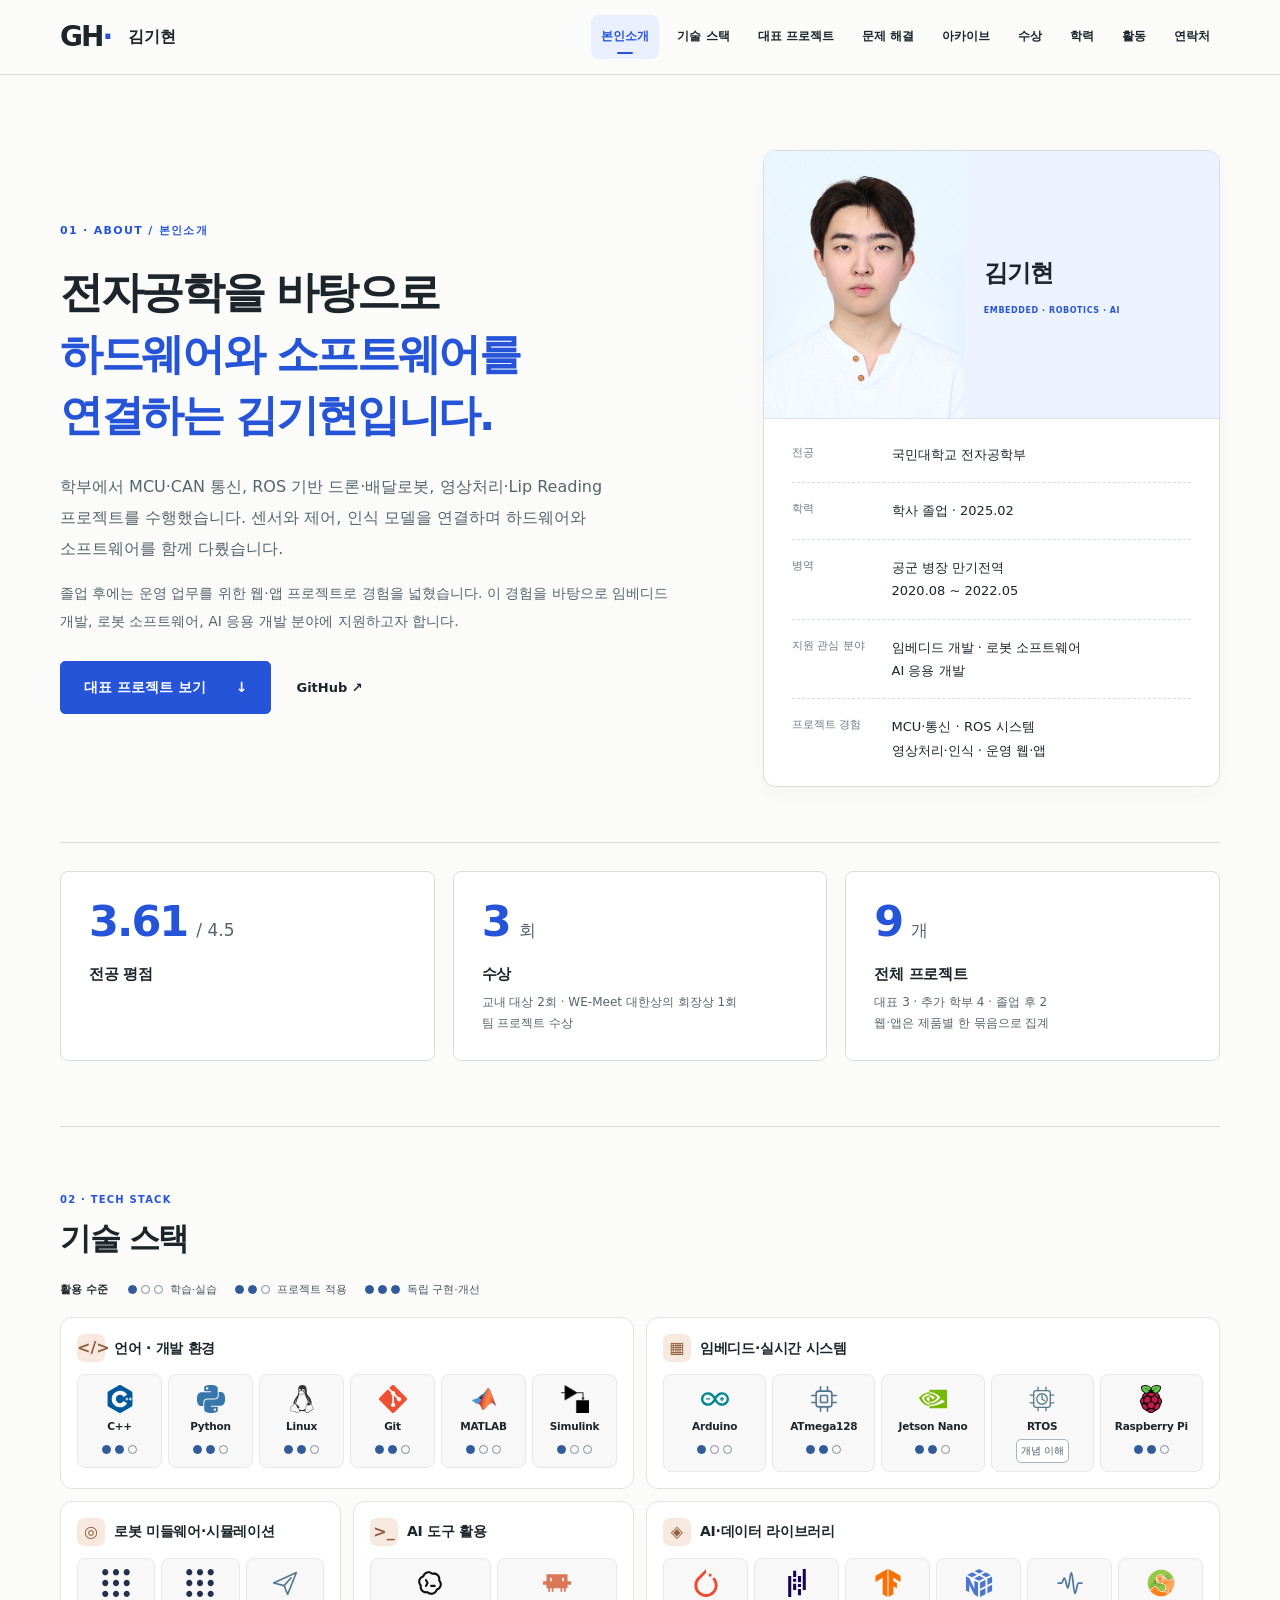
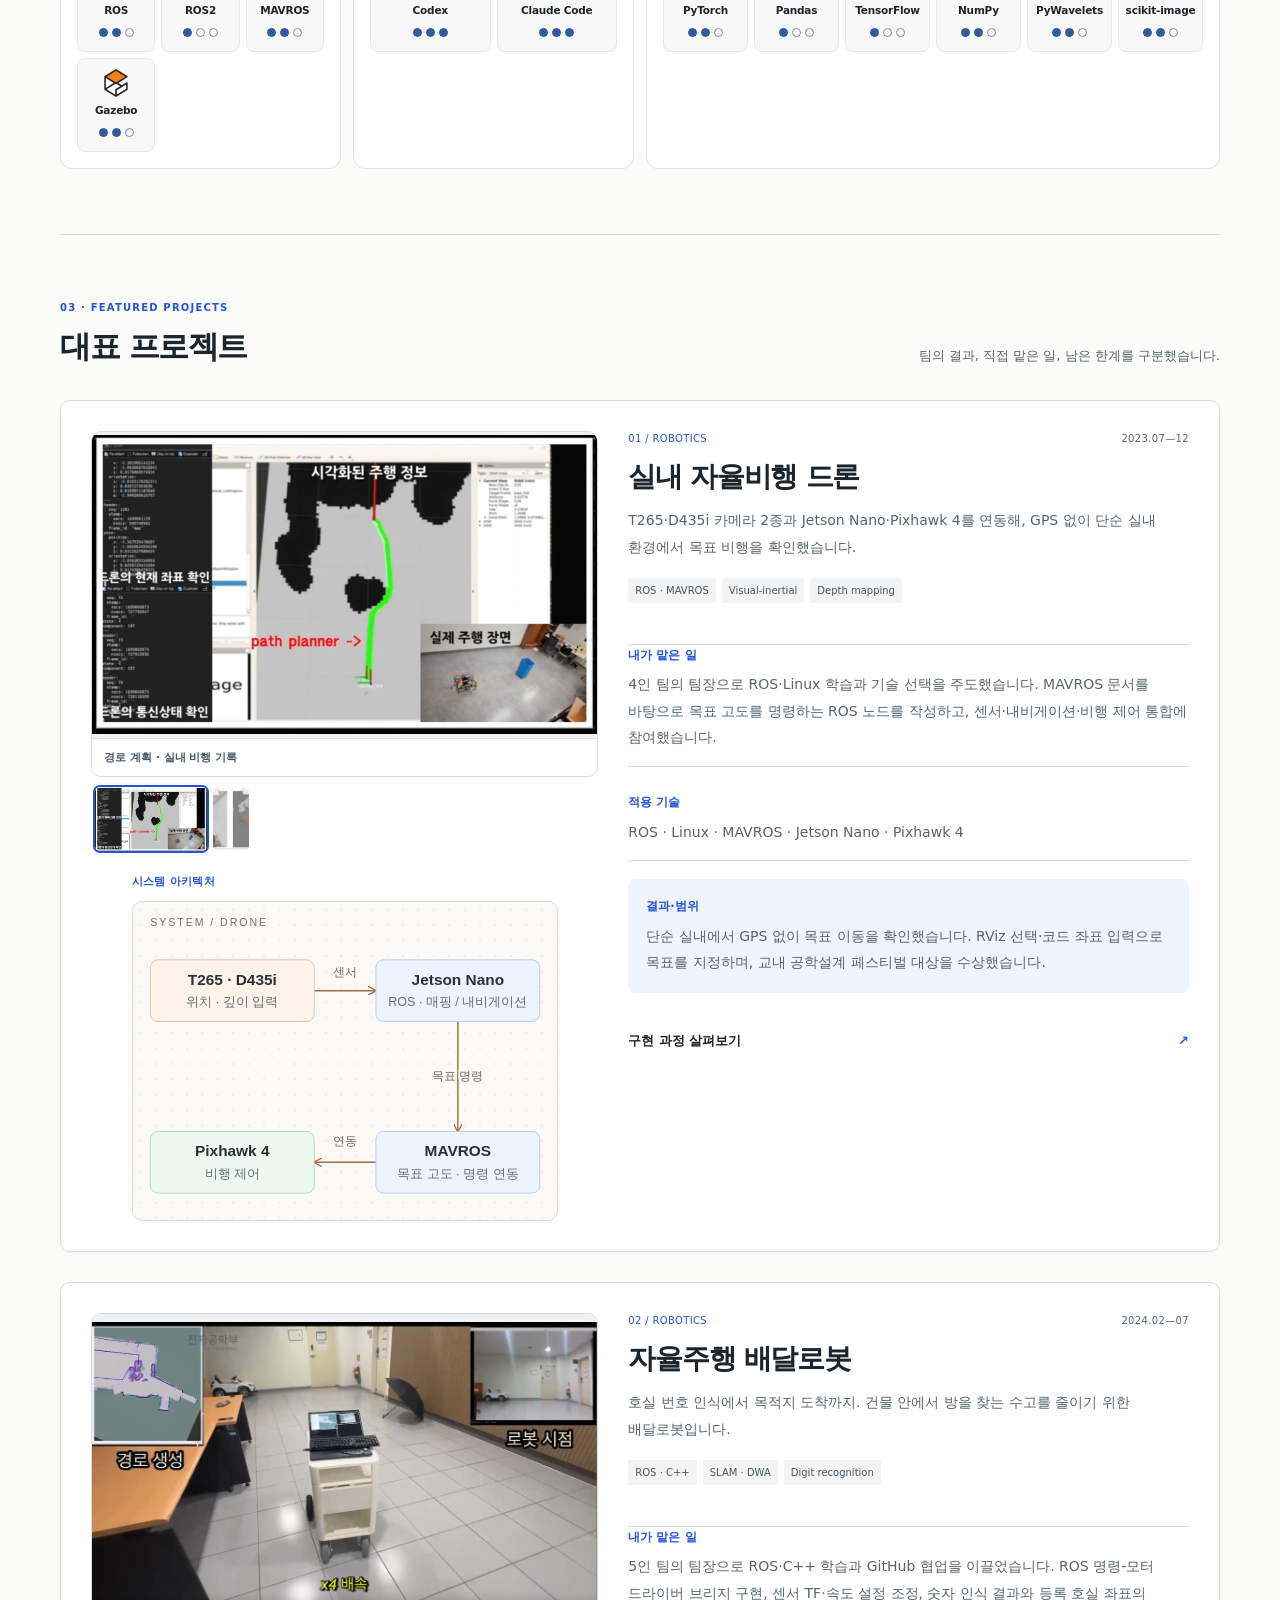
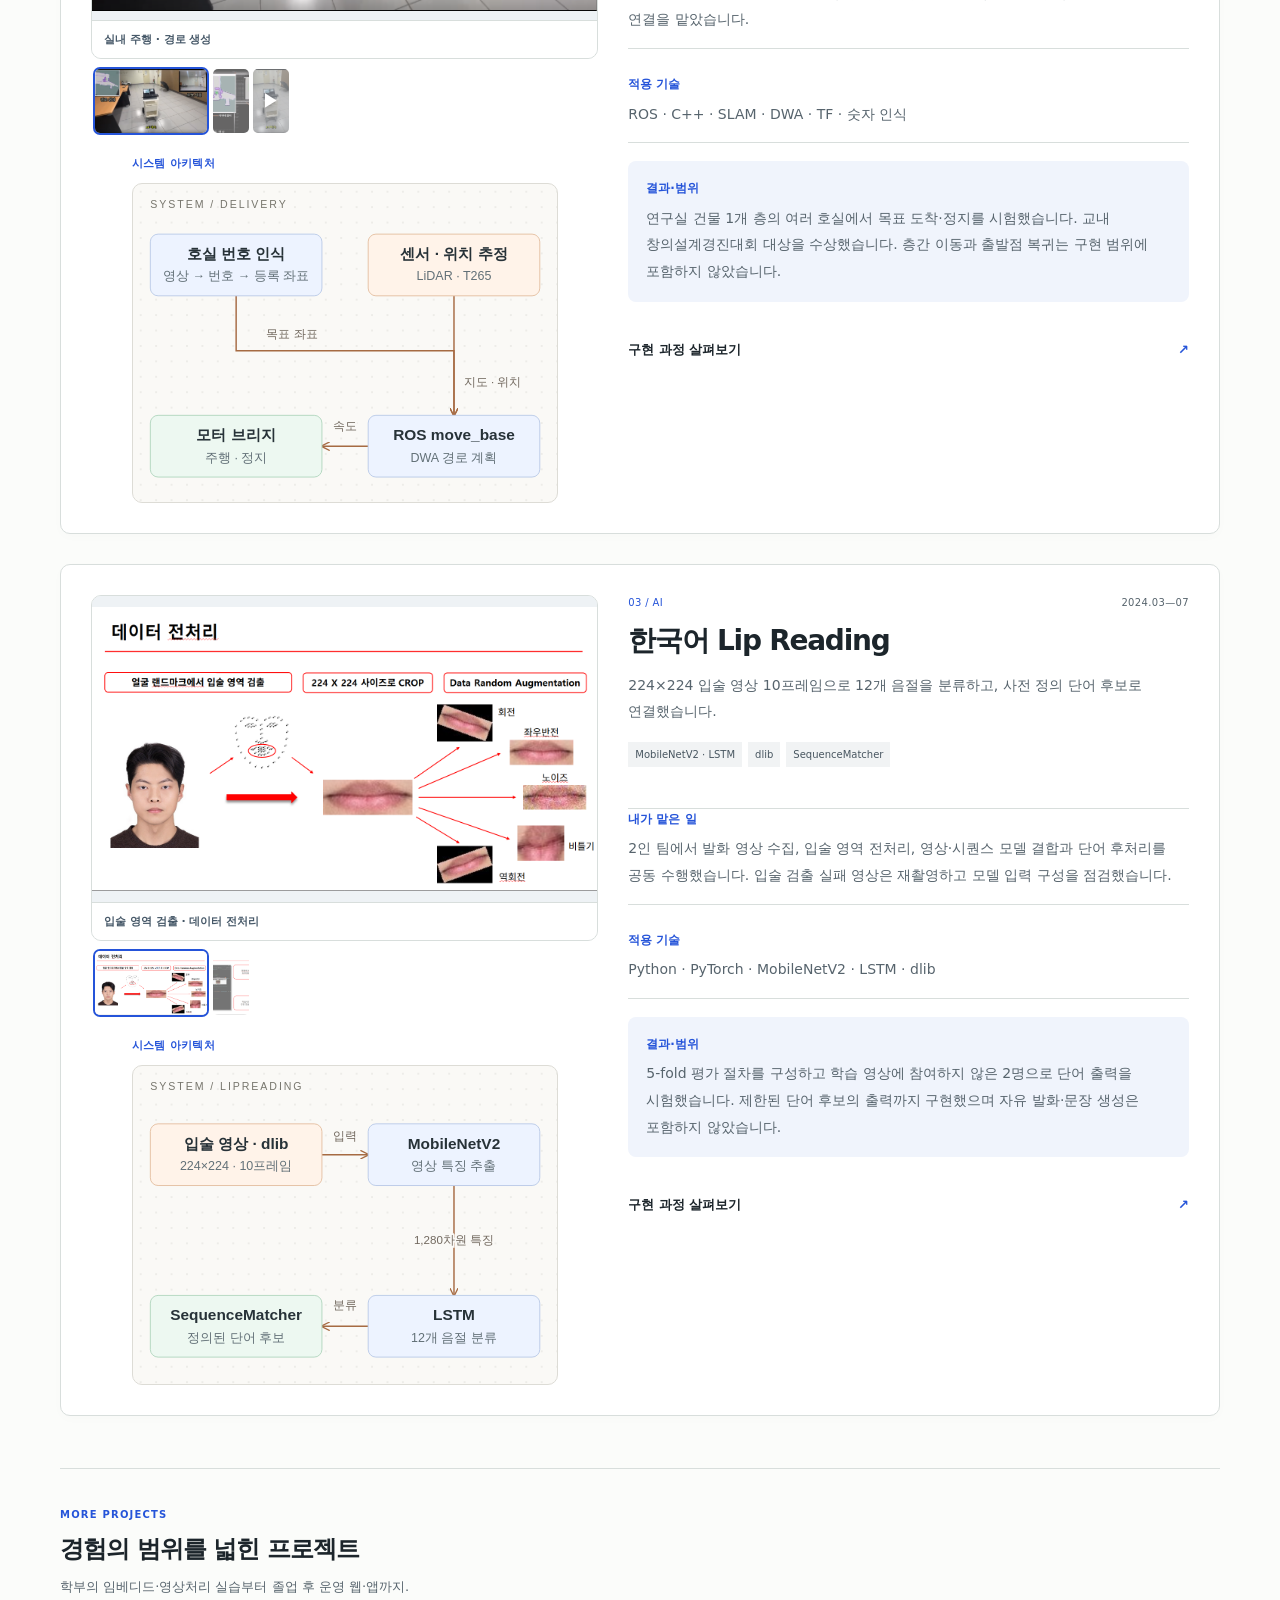
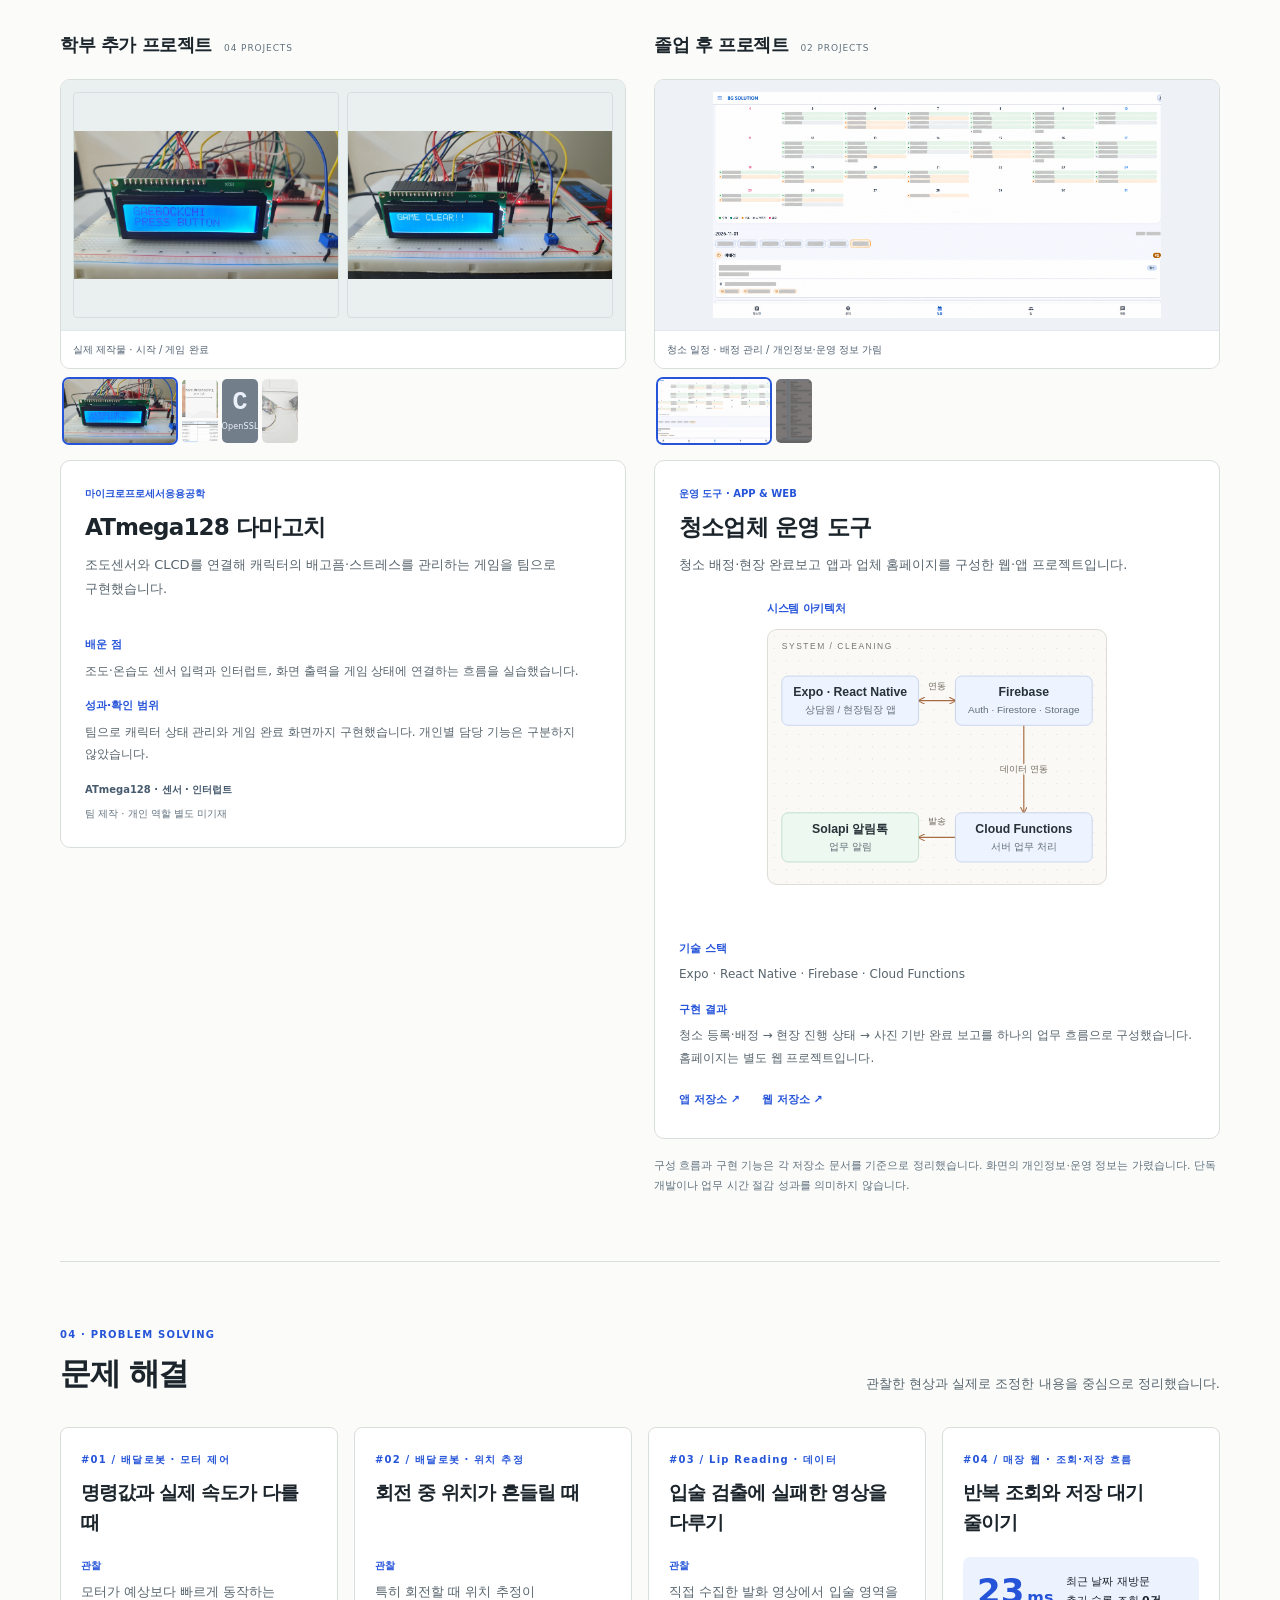
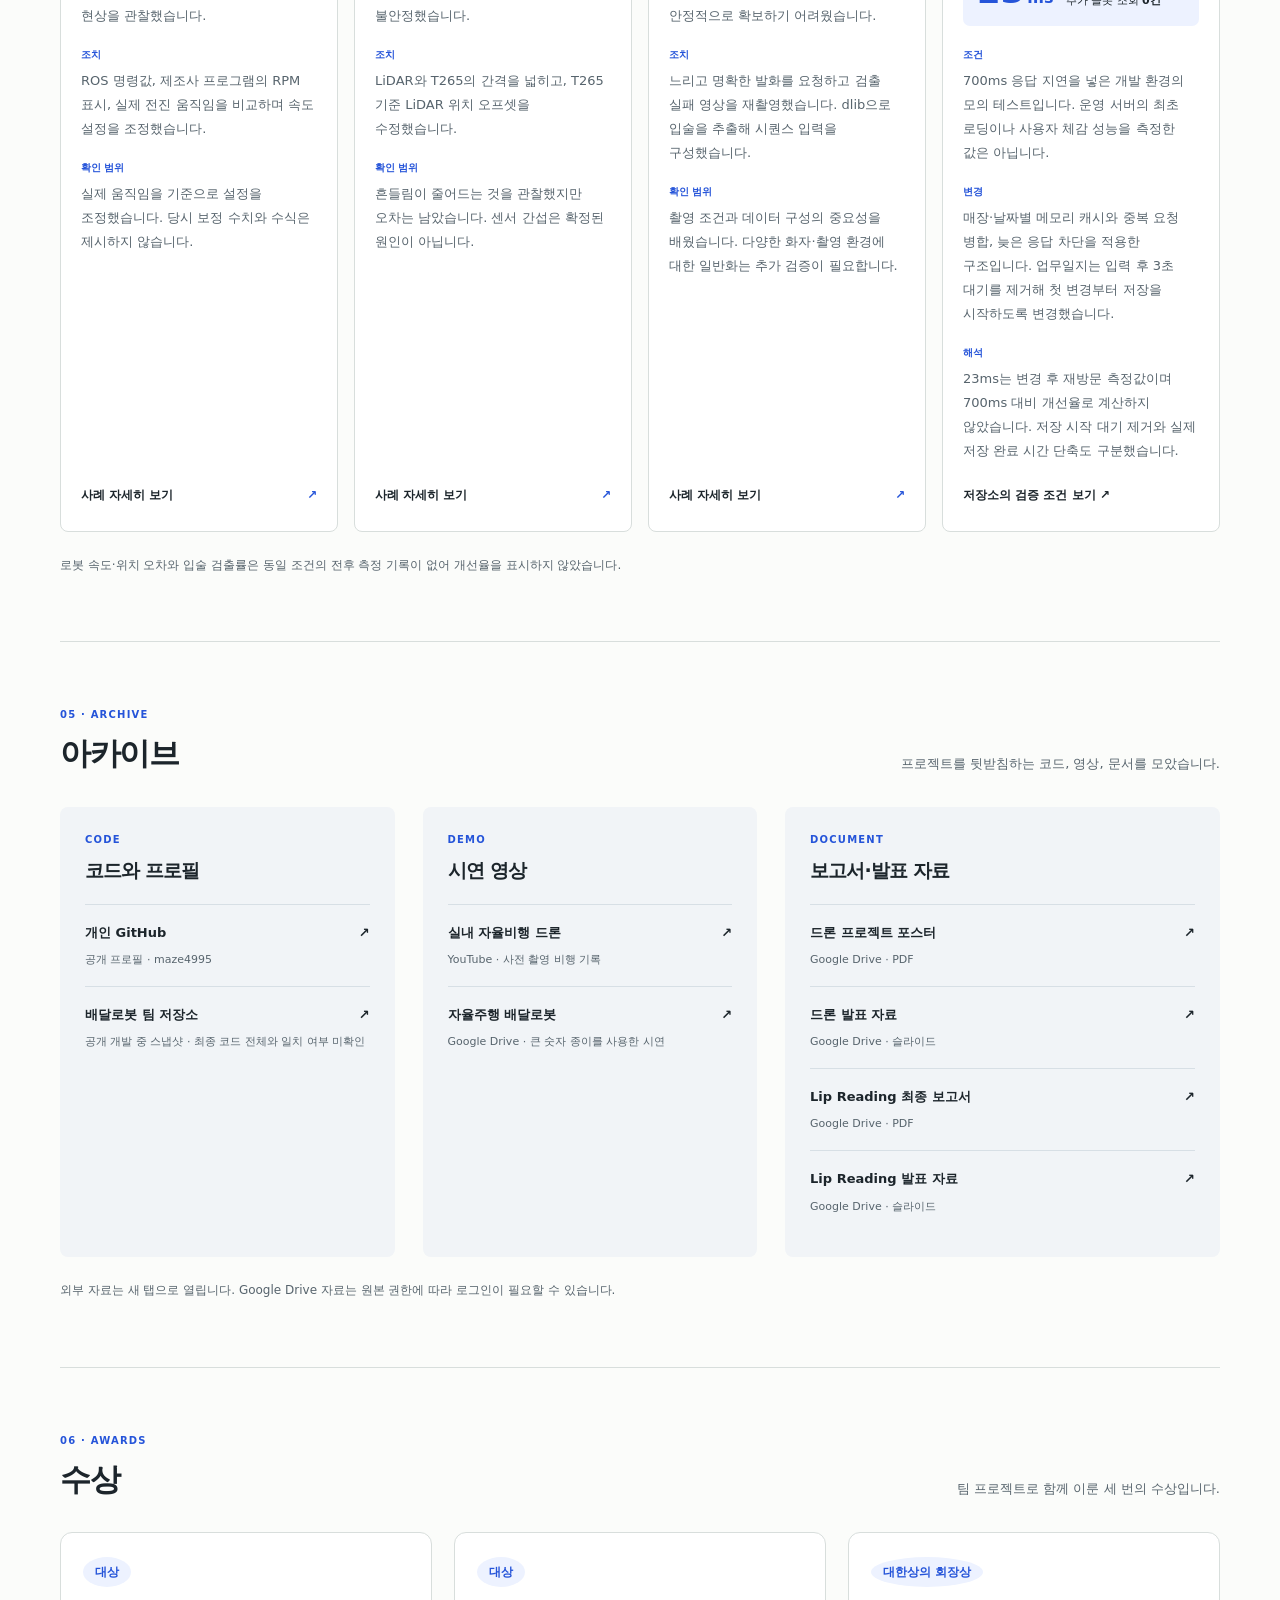
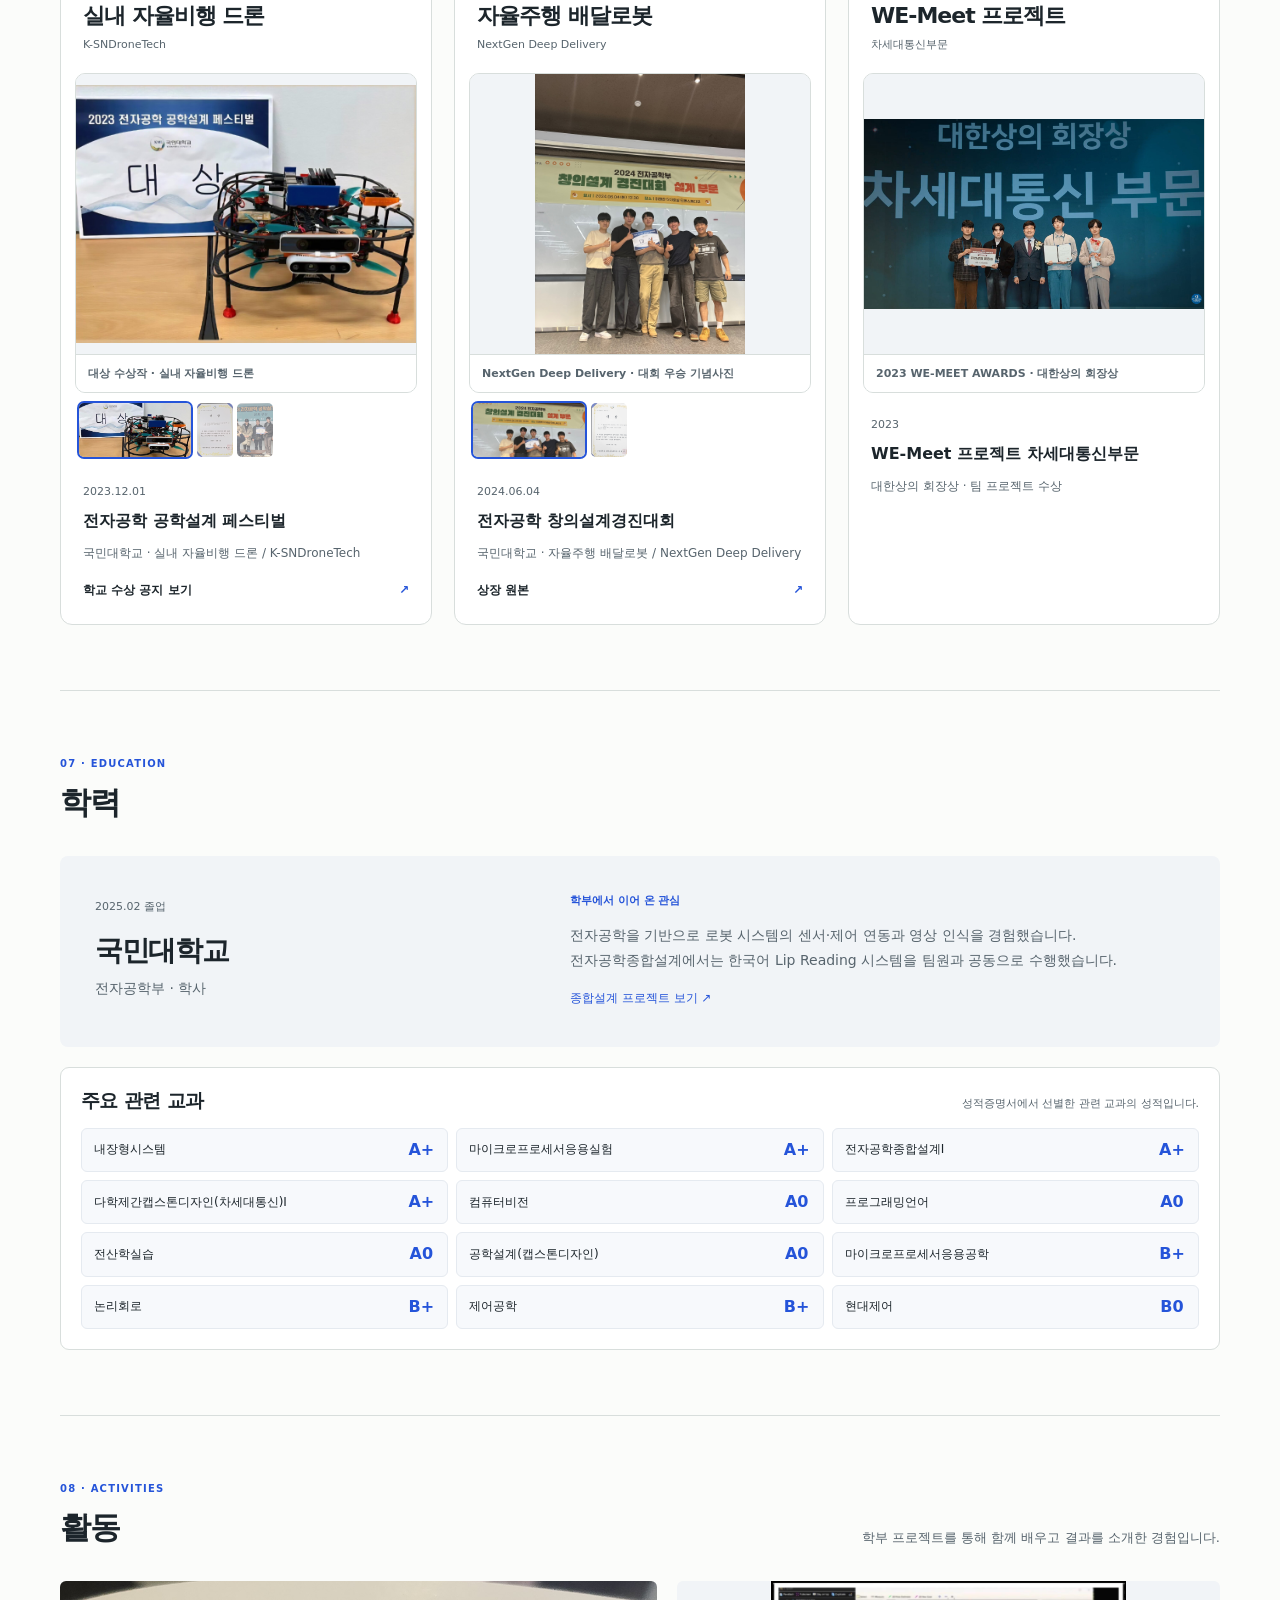
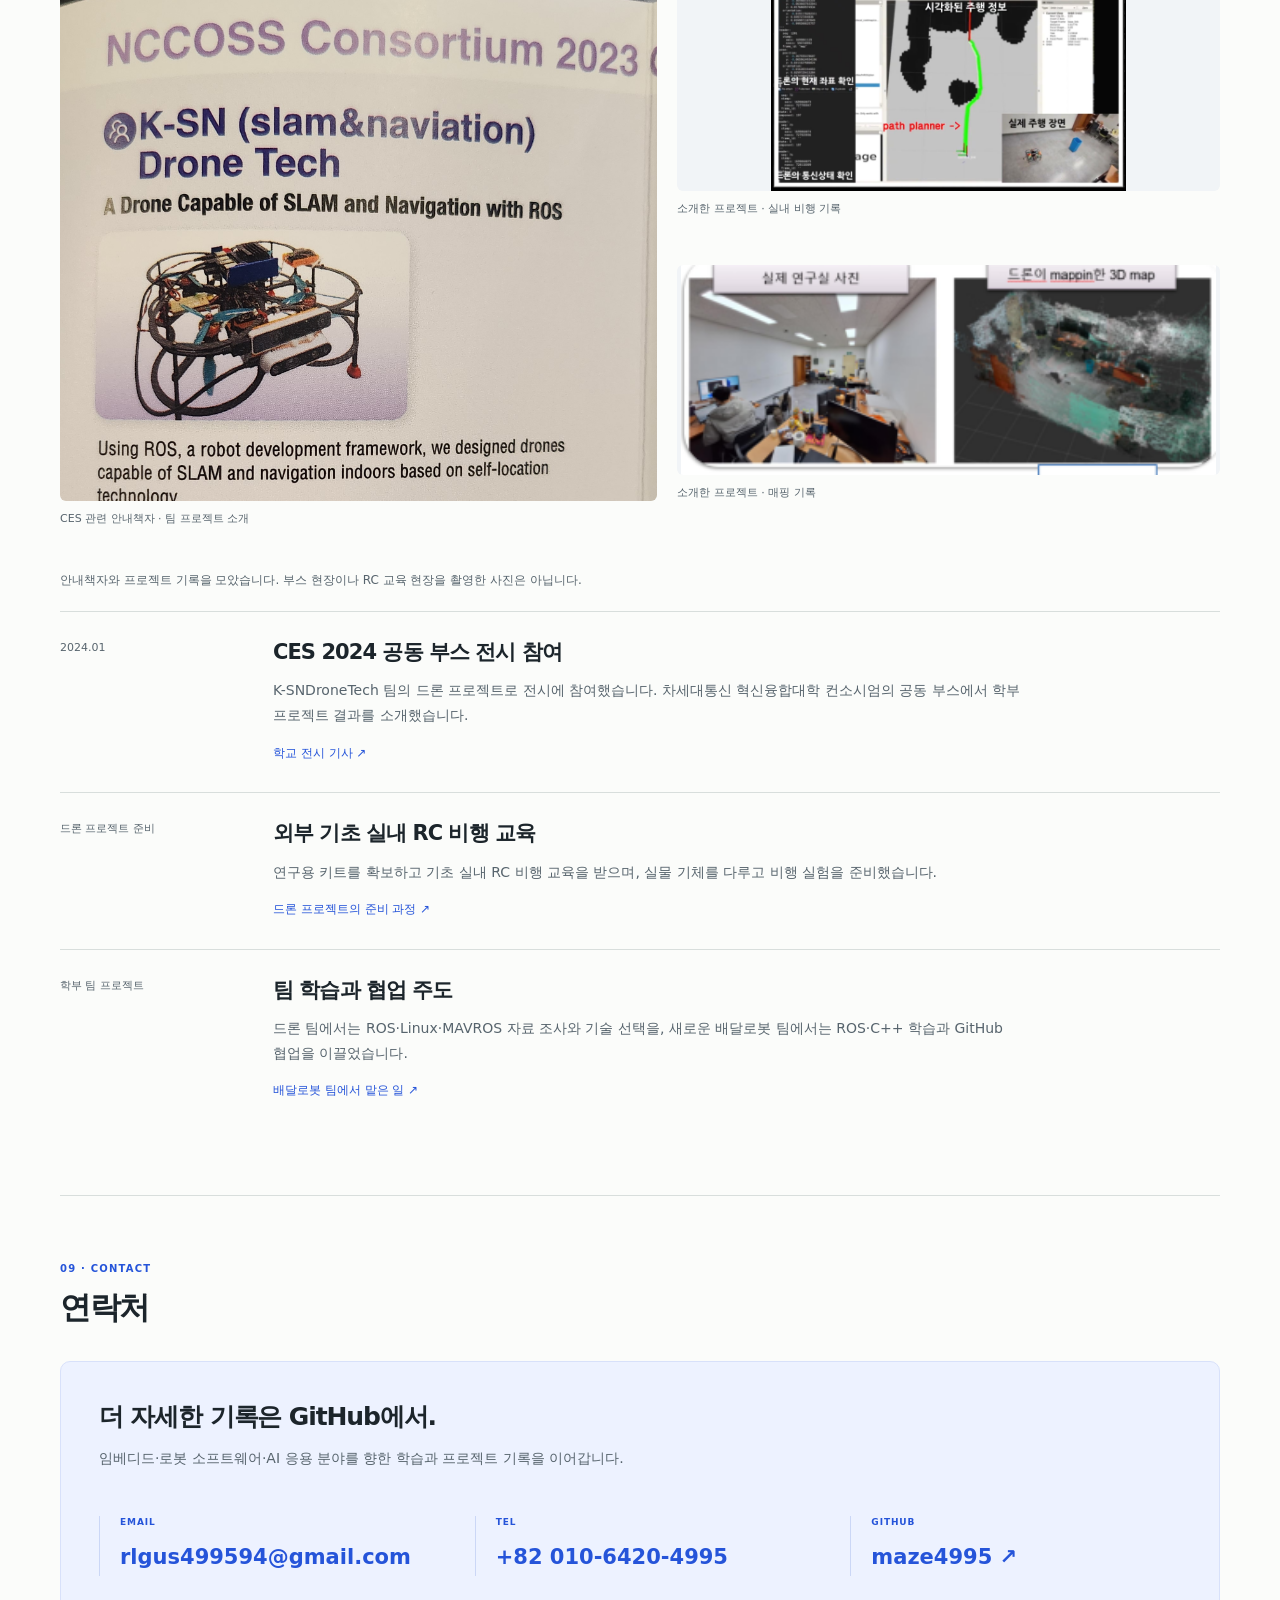
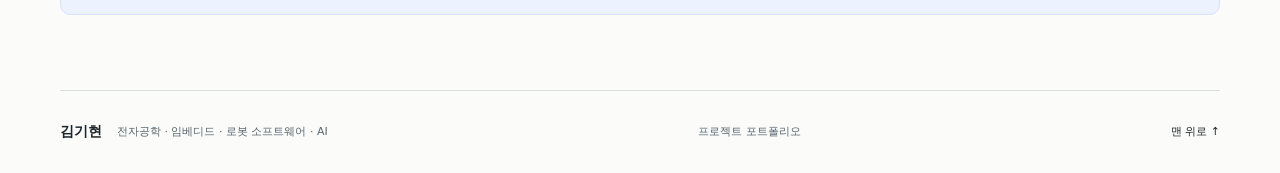
==== commit 1c9b7645: "Correct WE-Meet award and reorder award gallery photos" ====
--- a/index.html
+++ b/index.html
@@ -8,7 +8,7 @@
   <aside class="profile-card" aria-label="프로필 요약"><div class="profile-signature"><img class="profile-portrait" src="assets/gihyeon-portrait.jpg" alt="김기현 증명사진" width="750" height="1000" decoding="async"><p>김기현<small>EMBEDDED · ROBOTICS · AI</small></p></div><dl><div><dt>전공</dt><dd>국민대학교 전자공학부</dd></div><div><dt>학력</dt><dd>학사 졸업 · 2025.02</dd></div><div><dt>병역</dt><dd>공군 병장 만기전역<br>2020.08 ~ 2022.05</dd></div><div><dt>지원 관심 분야</dt><dd>임베디드 개발 · 로봇 소프트웨어<br>AI 응용 개발</dd></div><div><dt>프로젝트 경험</dt><dd>MCU·통신 · ROS 시스템<br>영상처리·인식 · 운영 웹·앱</dd></div></dl></aside>
   <ul class="profile-highlights achievement-metrics" aria-label="성과 및 프로젝트 요약">
     <li><strong class="metric-value">3.61<small>/ 4.5</small></strong><div class="metric-description"><span class="metric-label">전공 평점</span></div></li>
-    <li><strong class="metric-value">3<small>회</small></strong><div class="metric-description"><span class="metric-label">수상</span><p>교내 대상 2회 · WE-Meet 최우수상 1회<br>팀 프로젝트 수상</p></div></li>
+    <li><strong class="metric-value">3<small>회</small></strong><div class="metric-description"><span class="metric-label">수상</span><p>교내 대상 2회 · WE-Meet 대한상의 회장상 1회<br>팀 프로젝트 수상</p></div></li>
     <li><strong class="metric-value">9<small>개</small></strong><div class="metric-description"><span class="metric-label">전체 프로젝트</span><p>대표 3 · 추가 학부 4 · 졸업 후 2<br>웹·앱은 제품별 한 묶음으로 집계</p></div></li>
   </ul>
 </section>
@@ -76,12 +76,12 @@
 <div class="project-slider award-gallery" id="drone-award-gallery" role="region" aria-roledescription="캐러셀" aria-label="실내 자율비행 드론 수상 사진">
 <div class="project-photo-frame"><div class="slider-controls"><button type="button" class="slider-toggle" aria-label="사진 자동 전환 일시정지" aria-controls="award-drone-slides"><span class="control-icon icon-pause" aria-hidden="true"></span></button><button type="button" class="slider-prev" aria-label="이전 사진" aria-controls="award-drone-slides"><span class="control-icon icon-prev" aria-hidden="true"></span></button><span class="slider-status" aria-live="off">1 / 3</span><button type="button" class="slider-next" aria-label="다음 사진" aria-controls="award-drone-slides"><span class="control-icon icon-next" aria-hidden="true"></span></button></div><span class="sr-only slider-announcement" aria-live="polite" aria-atomic="true"></span>
 <div class="project-slides" id="award-drone-slides">
-<a class="project-slide" href="assets/evidence/drone-award-certificate-2023.jpg" target="_blank" rel="noopener noreferrer" aria-label="드론 대상 상장 크게 보기 · 사진 1 / 3 (새 탭)"><span class="project-image-panel"><span class="award-image-stage"><img src="assets/evidence/drone-award-certificate-2023.jpg" alt="실내에서 SLAM과 Navigation이 가능한 자율비행 드론의 국민대학교 대상 상장" width="1095" height="1600" loading="lazy"></span><span class="project-image-caption">2023 공학설계 페스티벌 · 대상 상장</span></span></a>
-<a class="project-slide" href="assets/evidence/drone-award-prototype-2023.jpg" target="_blank" rel="noopener noreferrer" aria-label="드론 대상 수상작 드론 크게 보기 · 사진 2 / 3 (새 탭)"><span class="project-image-panel"><span class="award-image-stage"><img src="assets/evidence/drone-award-prototype-2023.jpg" alt="2023 전자공학 공학설계 페스티벌 대상 표지 옆의 실내 자율비행 드론" width="1600" height="1216" loading="lazy"></span><span class="project-image-caption">대상 수상작 · 실내 자율비행 드론</span></span></a>
+<a class="project-slide" href="assets/evidence/drone-award-prototype-2023.jpg" target="_blank" rel="noopener noreferrer" aria-label="드론 대상 수상작 드론 크게 보기 · 사진 1 / 3 (새 탭)"><span class="project-image-panel"><span class="award-image-stage"><img src="assets/evidence/drone-award-prototype-2023.jpg" alt="2023 전자공학 공학설계 페스티벌 대상 표지 옆의 실내 자율비행 드론" width="1600" height="1216" loading="lazy"></span><span class="project-image-caption">대상 수상작 · 실내 자율비행 드론</span></span></a>
+<a class="project-slide" href="assets/evidence/drone-award-certificate-2023.jpg" target="_blank" rel="noopener noreferrer" aria-label="드론 대상 상장 크게 보기 · 사진 2 / 3 (새 탭)"><span class="project-image-panel"><span class="award-image-stage"><img src="assets/evidence/drone-award-certificate-2023.jpg" alt="실내에서 SLAM과 Navigation이 가능한 자율비행 드론의 국민대학교 대상 상장" width="1095" height="1600" loading="lazy"></span><span class="project-image-caption">2023 공학설계 페스티벌 · 대상 상장</span></span></a>
 <a class="project-slide" href="assets/evidence/drone-award-ceremony-2023.jpg" target="_blank" rel="noopener noreferrer" aria-label="드론 시상식 기념사진 크게 보기 · 사진 3 / 3 (새 탭)"><span class="project-image-panel"><span class="award-image-stage"><img src="assets/evidence/drone-award-ceremony-2023.jpg" alt="2023 전자공학 공학설계 페스티벌 시상식에서 대상 표지를 들고 촬영한 단체 사진" width="1480" height="1600" loading="lazy"></span><span class="project-image-caption">2023 공학설계 페스티벌 · 시상식 기념사진</span></span></a>
 </div></div><div class="carousel-thumbnails photo-thumbnails" role="group" aria-label="드론 수상 사진 선택">
-<button type="button" class="photo-thumbnail" aria-label="사진 1: 대상 상장" aria-controls="award-drone-slides" aria-current="true"><img src="assets/evidence/drone-award-certificate-2023.jpg" alt="" loading="lazy" draggable="false"></button>
-<button type="button" class="photo-thumbnail" aria-label="사진 2: 대상 수상작 드론" aria-controls="award-drone-slides"><img src="assets/evidence/drone-award-prototype-2023.jpg" alt="" loading="lazy" draggable="false"></button>
+<button type="button" class="photo-thumbnail" aria-label="사진 1: 대상 수상작 드론" aria-controls="award-drone-slides" aria-current="true"><img src="assets/evidence/drone-award-prototype-2023.jpg" alt="" loading="lazy" draggable="false"></button>
+<button type="button" class="photo-thumbnail" aria-label="사진 2: 대상 상장" aria-controls="award-drone-slides"><img src="assets/evidence/drone-award-certificate-2023.jpg" alt="" loading="lazy" draggable="false"></button>
 <button type="button" class="photo-thumbnail" aria-label="사진 3: 시상식 기념사진" aria-controls="award-drone-slides"><img src="assets/evidence/drone-award-ceremony-2023.jpg" alt="" loading="lazy" draggable="false"></button>
 </div></div>
 <div class="award-project-copy"><p class="record-date">2023.12.01</p><h4>전자공학 공학설계 페스티벌</h4><p>국민대학교 · 실내 자율비행 드론 / K-SNDroneTech</p><a class="text-link" href="https://ee.kookmin.ac.kr/community/board/notice/1913" target="_blank" rel="noopener noreferrer">학교 수상 공지 보기 <span aria-hidden="true">↗</span><span class="sr-only"> (새 탭)</span></a></div>
@@ -91,17 +91,19 @@
 <div class="project-slider award-gallery" role="region" aria-roledescription="캐러셀" aria-label="자율주행 배달로봇 수상 사진">
 <div class="project-photo-frame"><div class="slider-controls"><button type="button" class="slider-toggle" aria-label="사진 자동 전환 일시정지" aria-controls="award-delivery-slides"><span class="control-icon icon-pause" aria-hidden="true"></span></button><button type="button" class="slider-prev" aria-label="이전 사진" aria-controls="award-delivery-slides"><span class="control-icon icon-prev" aria-hidden="true"></span></button><span class="slider-status" aria-live="off">1 / 2</span><button type="button" class="slider-next" aria-label="다음 사진" aria-controls="award-delivery-slides"><span class="control-icon icon-next" aria-hidden="true"></span></button></div><span class="sr-only slider-announcement" aria-live="polite" aria-atomic="true"></span>
 <div class="project-slides" id="award-delivery-slides">
-<a class="project-slide" href="assets/evidence/delivery-award.jpg" target="_blank" rel="noopener noreferrer" aria-label="배달로봇 대상 상장 크게 보기 · 사진 1 / 2 (새 탭)"><span class="project-image-panel"><span class="award-image-stage"><img src="assets/evidence/delivery-award.jpg" alt="2024년 6월 4일 국민대학교 전자공학 창의설계경진대회 NextGen Deep Delivery 팀 대상 상장" width="2073" height="3285" loading="lazy"></span><span class="project-image-caption">2024 창의설계경진대회 · 대상 상장</span></span></a>
-<a class="project-slide" href="assets/evidence/delivery-award-team.jpg" target="_blank" rel="noopener noreferrer" aria-label="배달로봇 대회 우승 기념사진 크게 보기 · 사진 2 / 2 (새 탭)"><span class="project-image-panel"><span class="award-image-stage"><img src="assets/evidence/delivery-award-team.jpg" alt="2024년 6월 4일 전자공학 창의설계경진대회 대상 수상 후 NextGen Deep Delivery 팀원 5명의 기념사진" width="1080" height="1440" loading="lazy"></span><span class="project-image-caption">NextGen Deep Delivery · 대회 우승 기념사진</span></span></a>
+<a class="project-slide" href="assets/evidence/delivery-award-team.jpg" target="_blank" rel="noopener noreferrer" aria-label="배달로봇 대회 우승 기념사진 크게 보기 · 사진 1 / 2 (새 탭)"><span class="project-image-panel"><span class="award-image-stage"><img src="assets/evidence/delivery-award-team.jpg" alt="2024년 6월 4일 전자공학 창의설계경진대회 대상 수상 후 NextGen Deep Delivery 팀원 5명의 기념사진" width="1080" height="1440" loading="lazy"></span><span class="project-image-caption">NextGen Deep Delivery · 대회 우승 기념사진</span></span></a>
+<a class="project-slide" href="assets/evidence/delivery-award.jpg" target="_blank" rel="noopener noreferrer" aria-label="배달로봇 대상 상장 크게 보기 · 사진 2 / 2 (새 탭)"><span class="project-image-panel"><span class="award-image-stage"><img src="assets/evidence/delivery-award.jpg" alt="2024년 6월 4일 국민대학교 전자공학 창의설계경진대회 NextGen Deep Delivery 팀 대상 상장" width="2073" height="3285" loading="lazy"></span><span class="project-image-caption">2024 창의설계경진대회 · 대상 상장</span></span></a>
 </div></div>
-<div class="carousel-thumbnails photo-thumbnails" role="group" aria-label="수상 사진 선택"><button type="button" class="photo-thumbnail" aria-label="사진 1: 대상 상장" aria-controls="award-delivery-slides" aria-current="true"><img src="assets/evidence/delivery-award.jpg" alt="" loading="lazy" draggable="false"></button><button type="button" class="photo-thumbnail" aria-label="사진 2: 대회 우승 기념사진" aria-controls="award-delivery-slides"><img src="assets/evidence/delivery-award-team.jpg" alt="" loading="lazy" draggable="false"></button></div>
+<div class="carousel-thumbnails photo-thumbnails" role="group" aria-label="수상 사진 선택"><button type="button" class="photo-thumbnail" aria-label="사진 1: 대회 우승 기념사진" aria-controls="award-delivery-slides" aria-current="true"><img src="assets/evidence/delivery-award-team.jpg" alt="" loading="lazy" draggable="false"></button>
+<button type="button" class="photo-thumbnail" aria-label="사진 2: 대상 상장" aria-controls="award-delivery-slides"><img src="assets/evidence/delivery-award.jpg" alt="" loading="lazy" draggable="false"></button>
+</div>
 </div>
 <div class="award-project-copy"><p class="record-date">2024.06.04</p><h4>전자공학 창의설계경진대회</h4><p>국민대학교 · 자율주행 배달로봇 / NextGen Deep Delivery</p><a class="text-link" href="https://drive.google.com/file/d/1Duw4wJJ3mzkNzjwhGMK3BQMXBkO90HCI/view" target="_blank" rel="noopener noreferrer">상장 원본 <span aria-hidden="true">↗</span><span class="sr-only"> (새 탭)</span></a></div>
 </article>
 <article class="award-project-card">
-<div class="award-project-heading"><span class="award-badge award-merit">최우수상</span><h3>WE-Meet 프로젝트</h3><p class="award-project-team">차세대통신부문</p></div>
-<div class="award-record-panel"><span class="record-kicker">WE-MEET PROJECT</span><strong>최우수상</strong><span>차세대통신부문<br>팀 프로젝트 수상</span></div>
-<div class="award-project-copy"><h4>WE-Meet 프로젝트 차세대통신부문</h4><p>팀 프로젝트 수상</p></div>
+<div class="award-project-heading"><span class="award-badge award-merit">대한상의 회장상</span><h3>WE-Meet 프로젝트</h3><p class="award-project-team">차세대통신부문</p></div>
+<div class="award-gallery" id="wemeet-award-gallery"><div class="project-photo-frame"><a class="project-slide" href="assets/evidence/wemeet-award-kcci-chairman-2023.jpg" target="_blank" rel="noopener noreferrer" aria-label="WE-Meet 대한상의 회장상 수상 기념사진 크게 보기 (새 탭)"><span class="project-image-panel"><span class="award-image-stage"><img src="assets/evidence/wemeet-award-kcci-chairman-2023.jpg" alt="2023 WE-MEET AWARDS 차세대통신 부문 대한상의 회장상 시상식에서 상장과 수상 패널을 들고 촬영한 단체 사진" width="1321" height="741" loading="lazy"></span><span class="project-image-caption">2023 WE-MEET AWARDS · 대한상의 회장상</span></span></a></div></div>
+<div class="award-project-copy"><p class="record-date">2023</p><h4>WE-Meet 프로젝트 차세대통신부문</h4><p>대한상의 회장상 · 팀 프로젝트 수상</p></div>
 </article>
 </div></section>
 <section id="education" class="portfolio-section wrap"><div class="section-heading"><div><p class="eyebrow">07 · EDUCATION</p><h2>학력</h2></div></div><article class="education-record"><div><span class="record-date">2025.02 졸업</span><h3>국민대학교</h3><p>전자공학부 · 학사</p></div><div><p class="record-label">학부에서 이어 온 관심</p><p>전자공학을 기반으로 로봇 시스템의 센서·제어 연동과 영상 인식을 경험했습니다. 전자공학종합설계에서는 한국어 Lip Reading 시스템을 팀원과 공동으로 수행했습니다.</p><a href="lipreading.html">종합설계 프로젝트 보기 ↗</a></div></article><section class="related-coursework" aria-labelledby="coursework-title"><div class="coursework-heading"><h3 id="coursework-title">주요 관련 교과</h3><p>성적증명서에서 선별한 관련 교과의 성적입니다.</p></div><ul class="coursework-list">
@@ -122,3 +124,4 @@
 <section id="contact" class="portfolio-section contact-section wrap"><div class="section-heading"><div><p class="eyebrow">09 · CONTACT</p><h2>연락처</h2></div></div><div class="contact-panel"><div><h3>더 자세한 기록은 GitHub에서.</h3><p>임베디드·로봇 소프트웨어·AI 응용 분야를 향한 학습과 프로젝트 기록을 이어갑니다.</p></div><a class="contact-email" href="mailto:rlgus499594@gmail.com"><span>EMAIL</span><strong>rlgus499594@gmail.com</strong></a><a class="contact-phone" href="tel:+821064204995"><span>TEL</span><strong>+82 010-6420-4995</strong></a><a href="https://github.com/maze4995" target="_blank" rel="noopener noreferrer"><span>GITHUB</span><strong>maze4995 ↗</strong><span class="sr-only">새 탭으로 GitHub 프로필 열기</span></a></div></section></main><footer class="wrap"><div><strong>김기현</strong><span>전자공학 · 임베디드 · 로봇 소프트웨어 · AI</span></div><p>프로젝트 포트폴리오</p><a href="#main">맨 위로 ↑</a></footer><script src="navigation.js" defer></script><script src="galleries.js?v=classic-slides-20261111" defer></script></body></html>
 
 
+
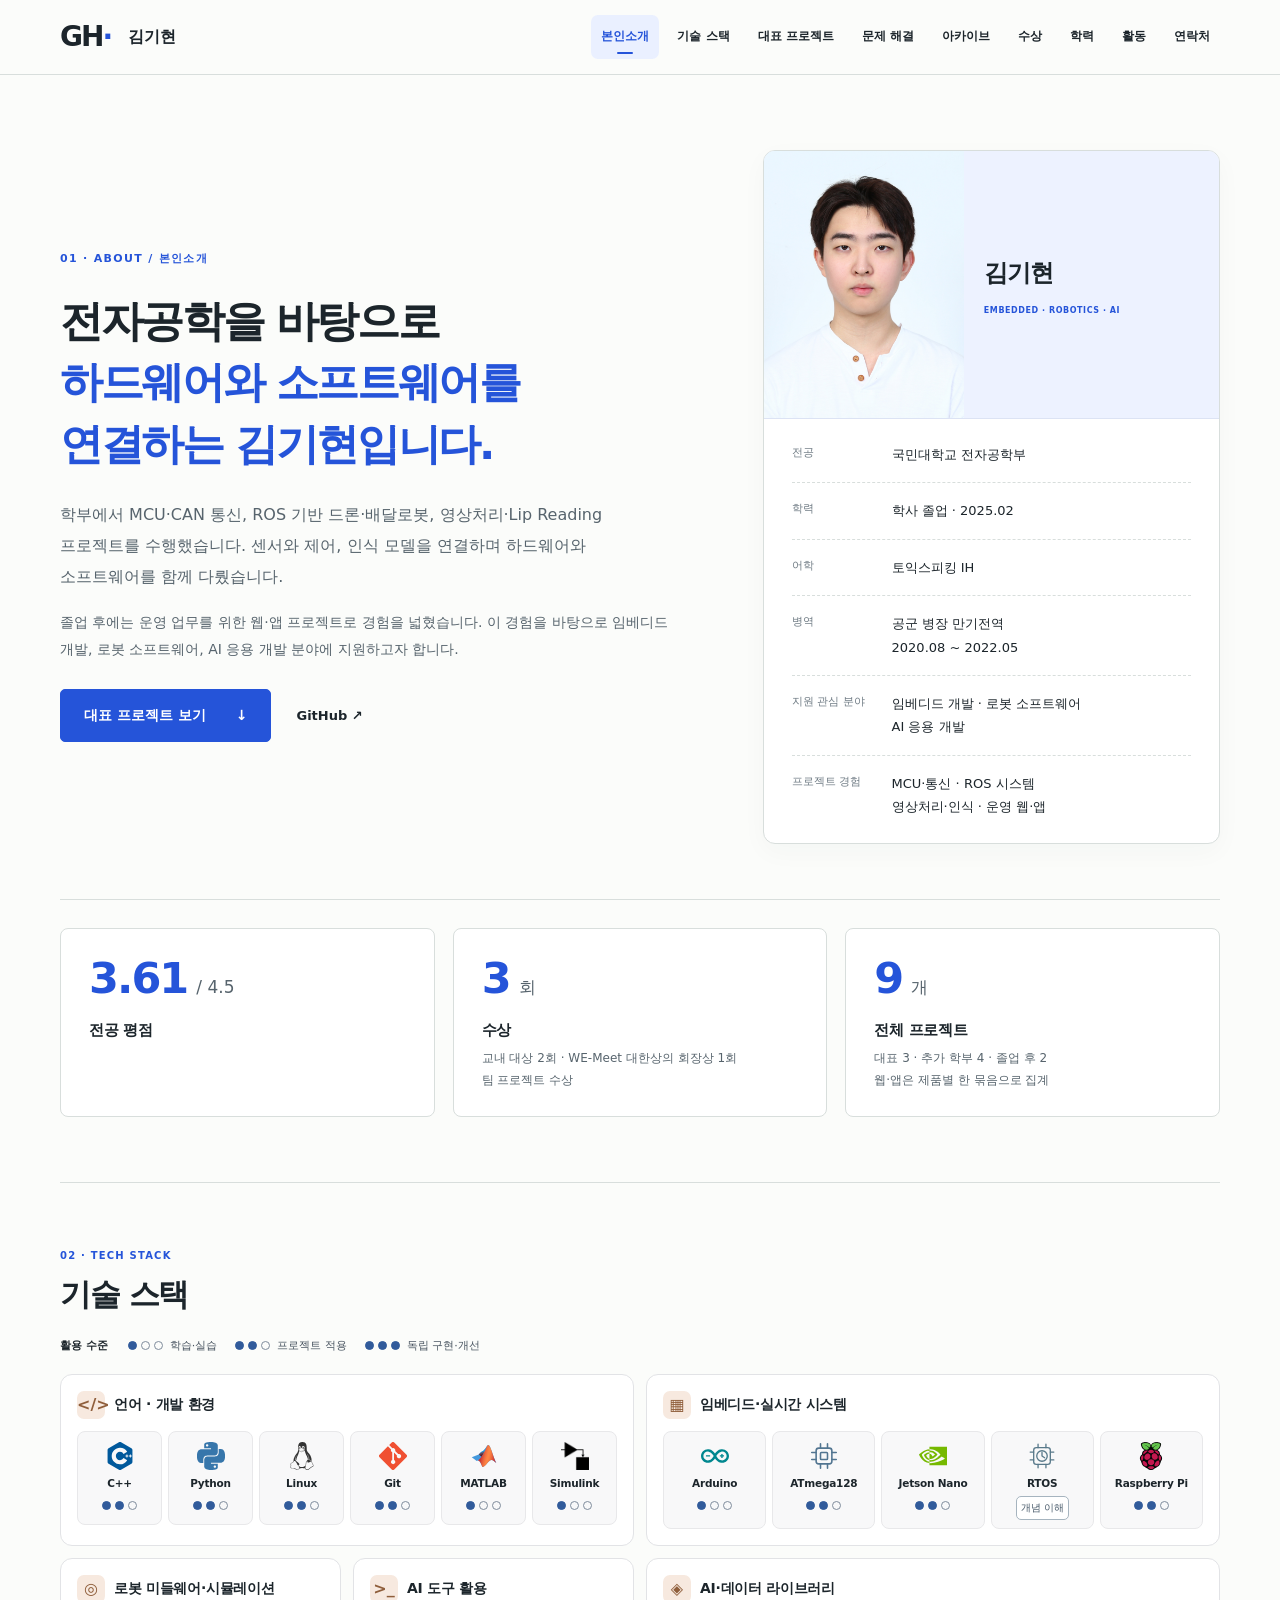
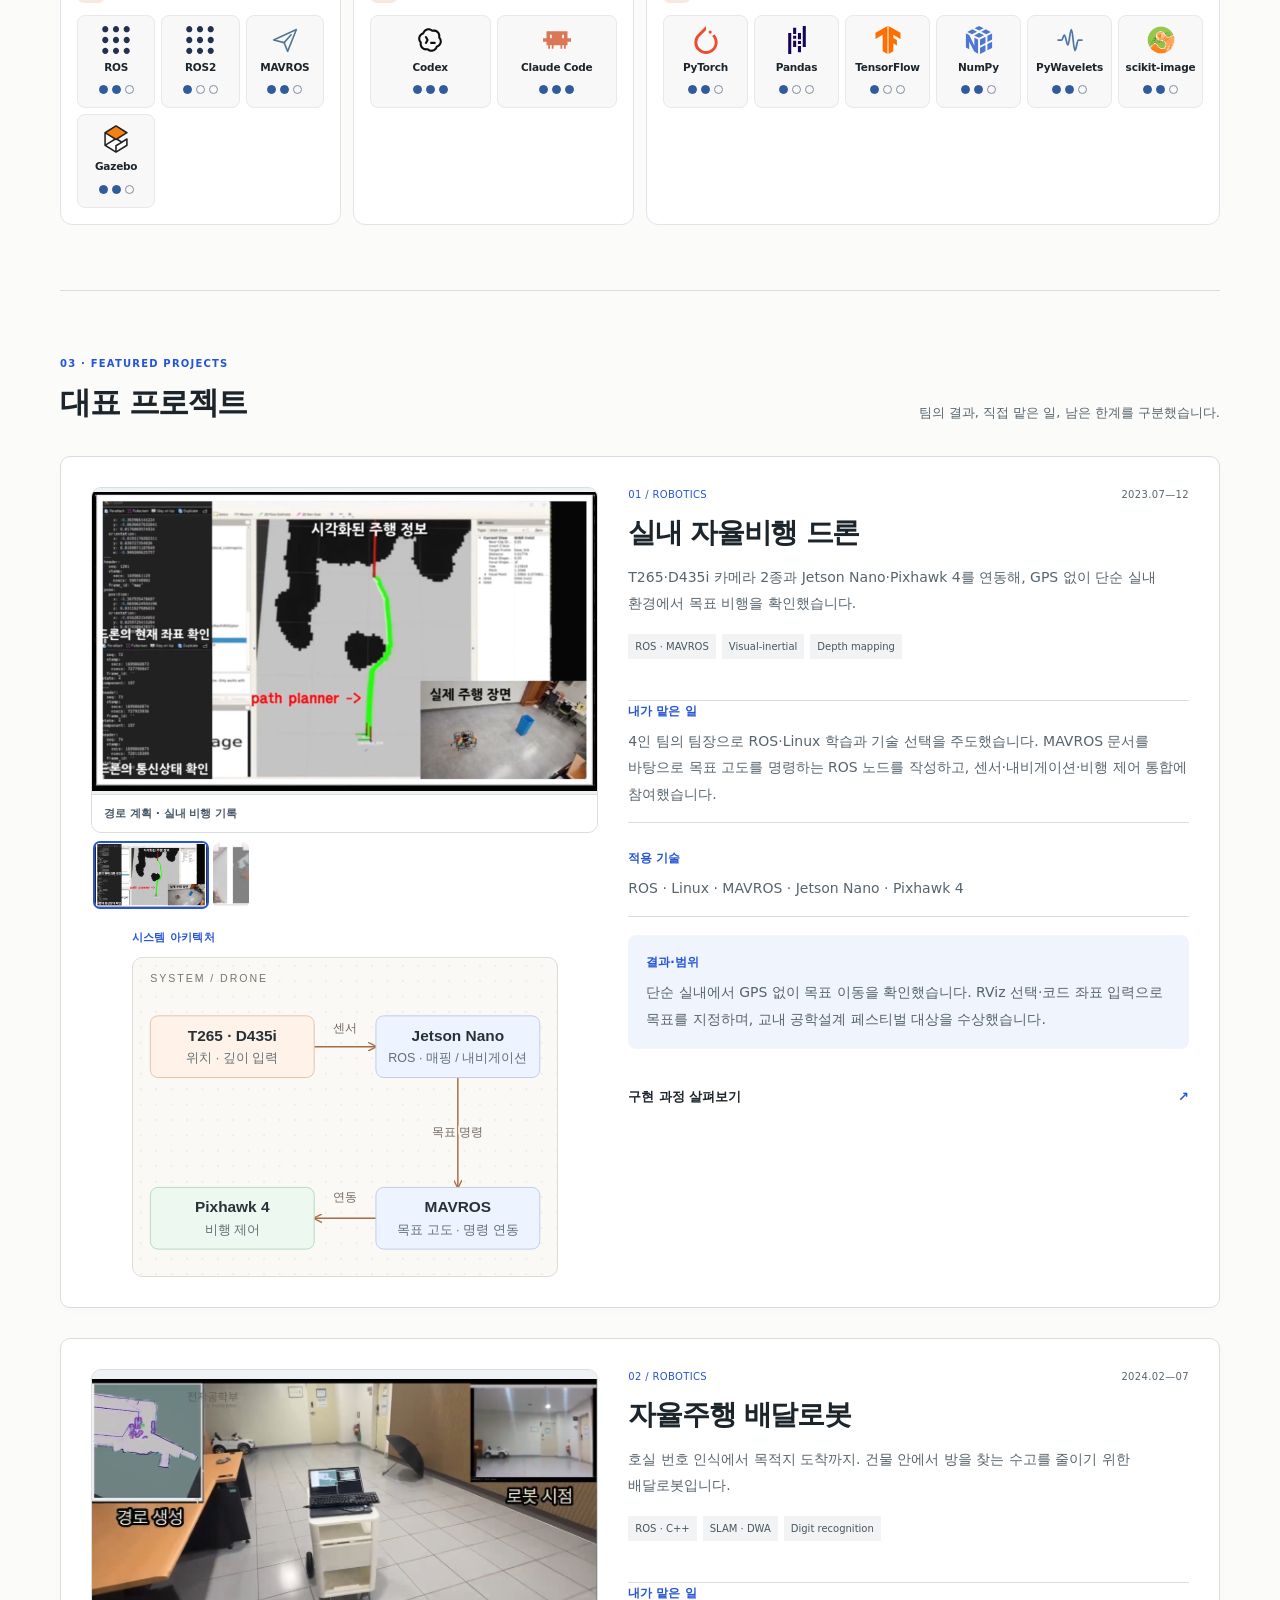
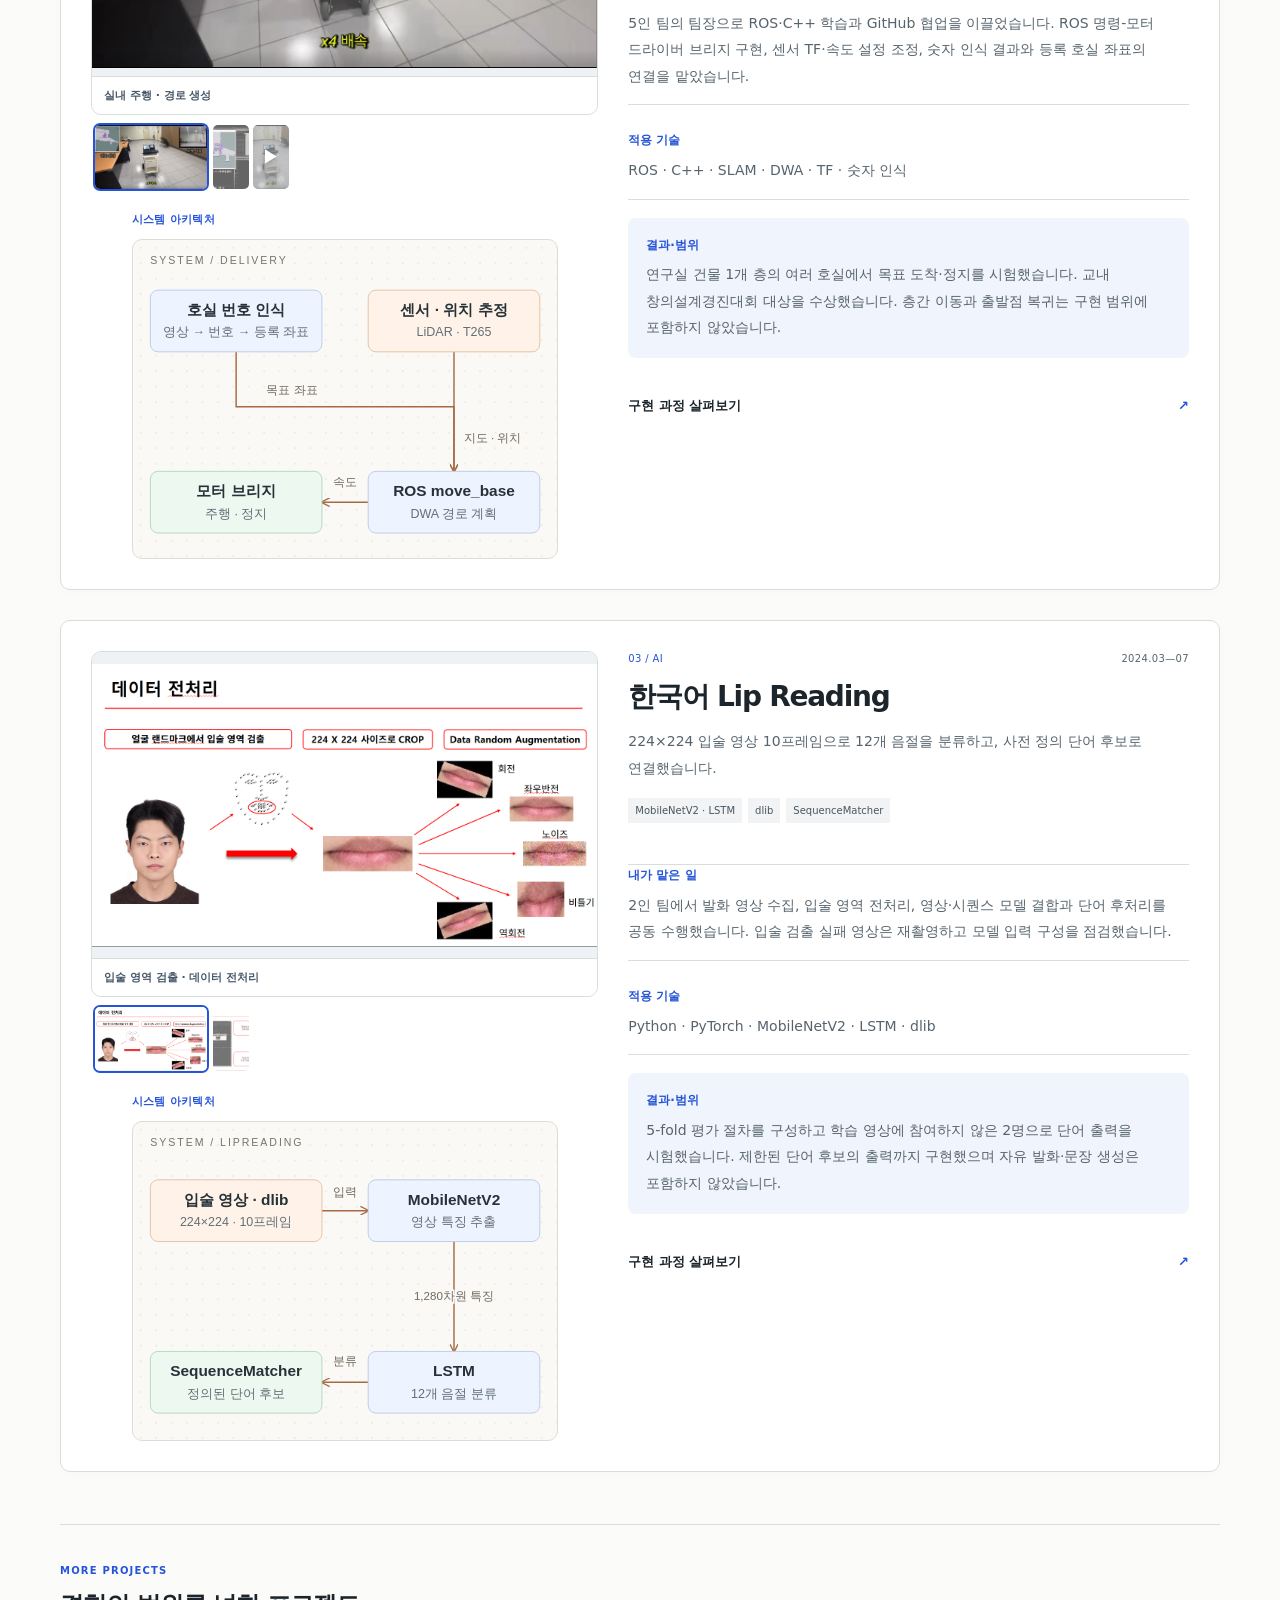
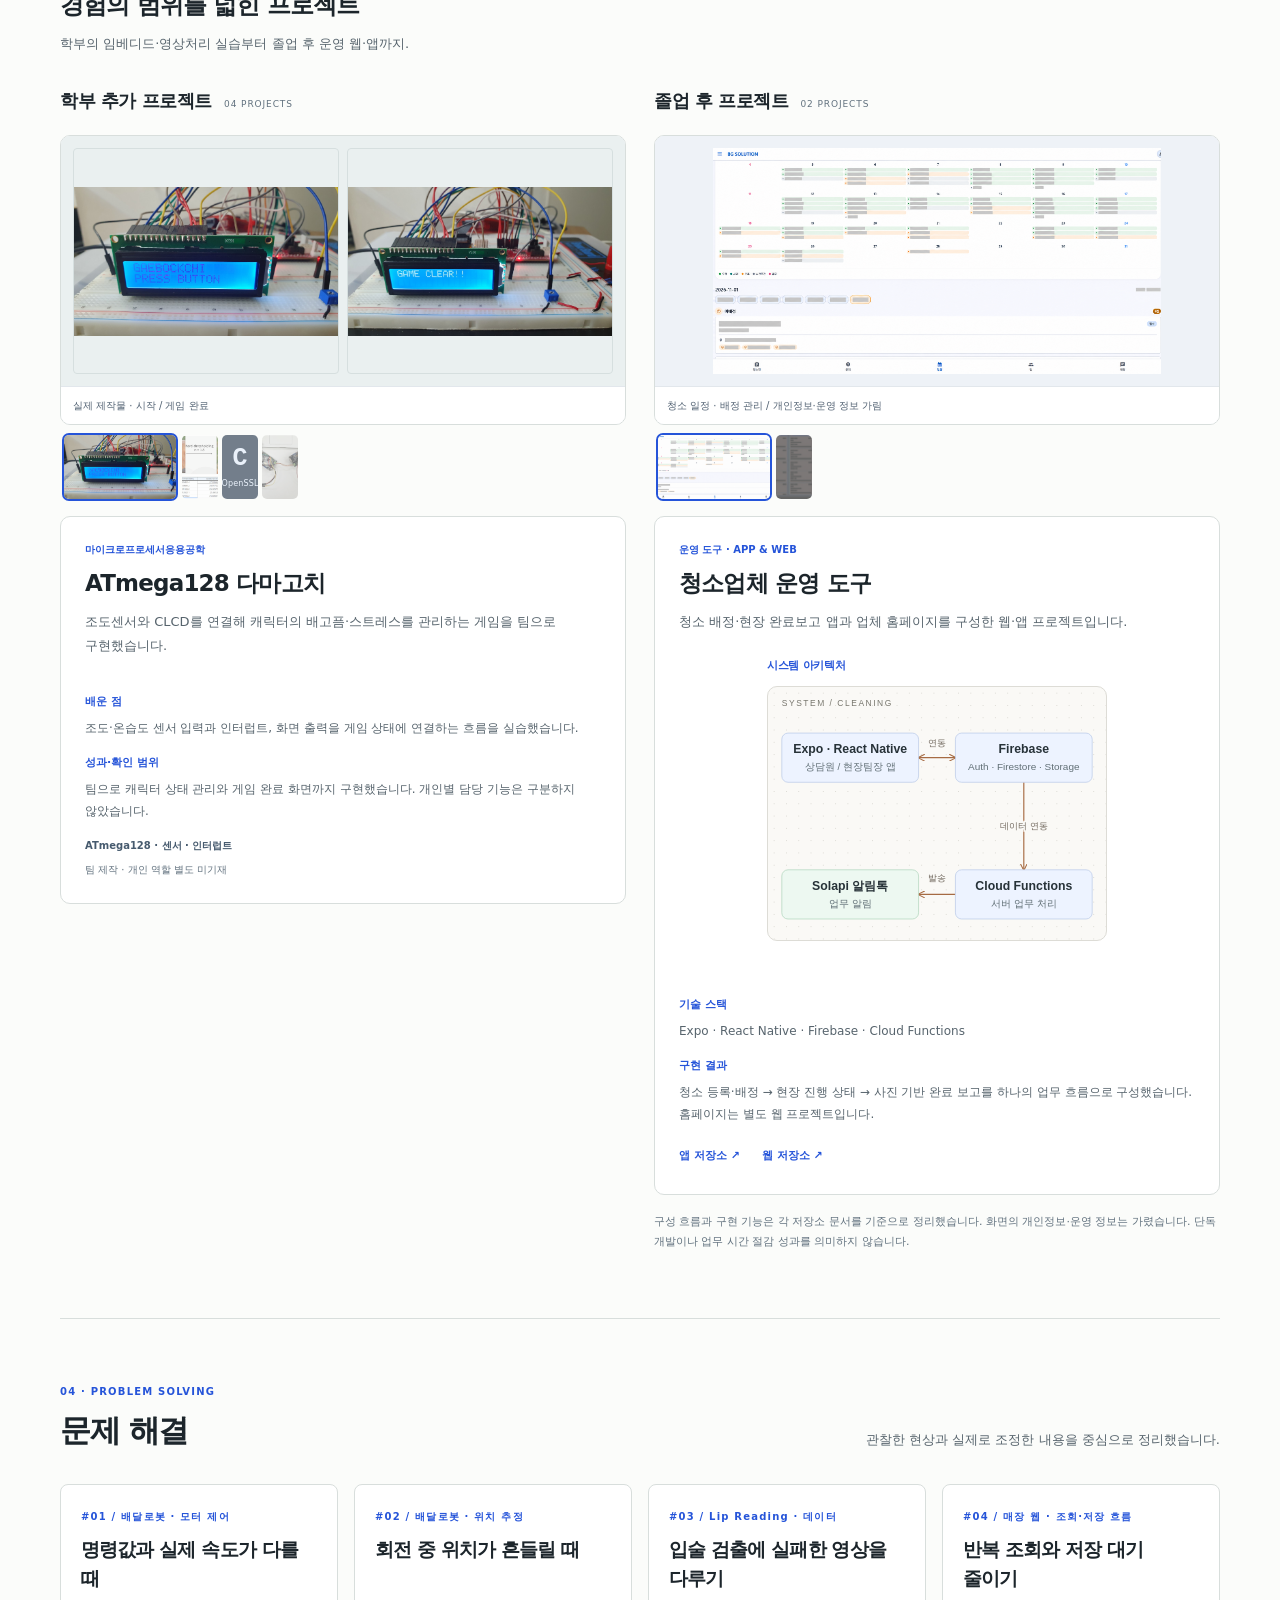
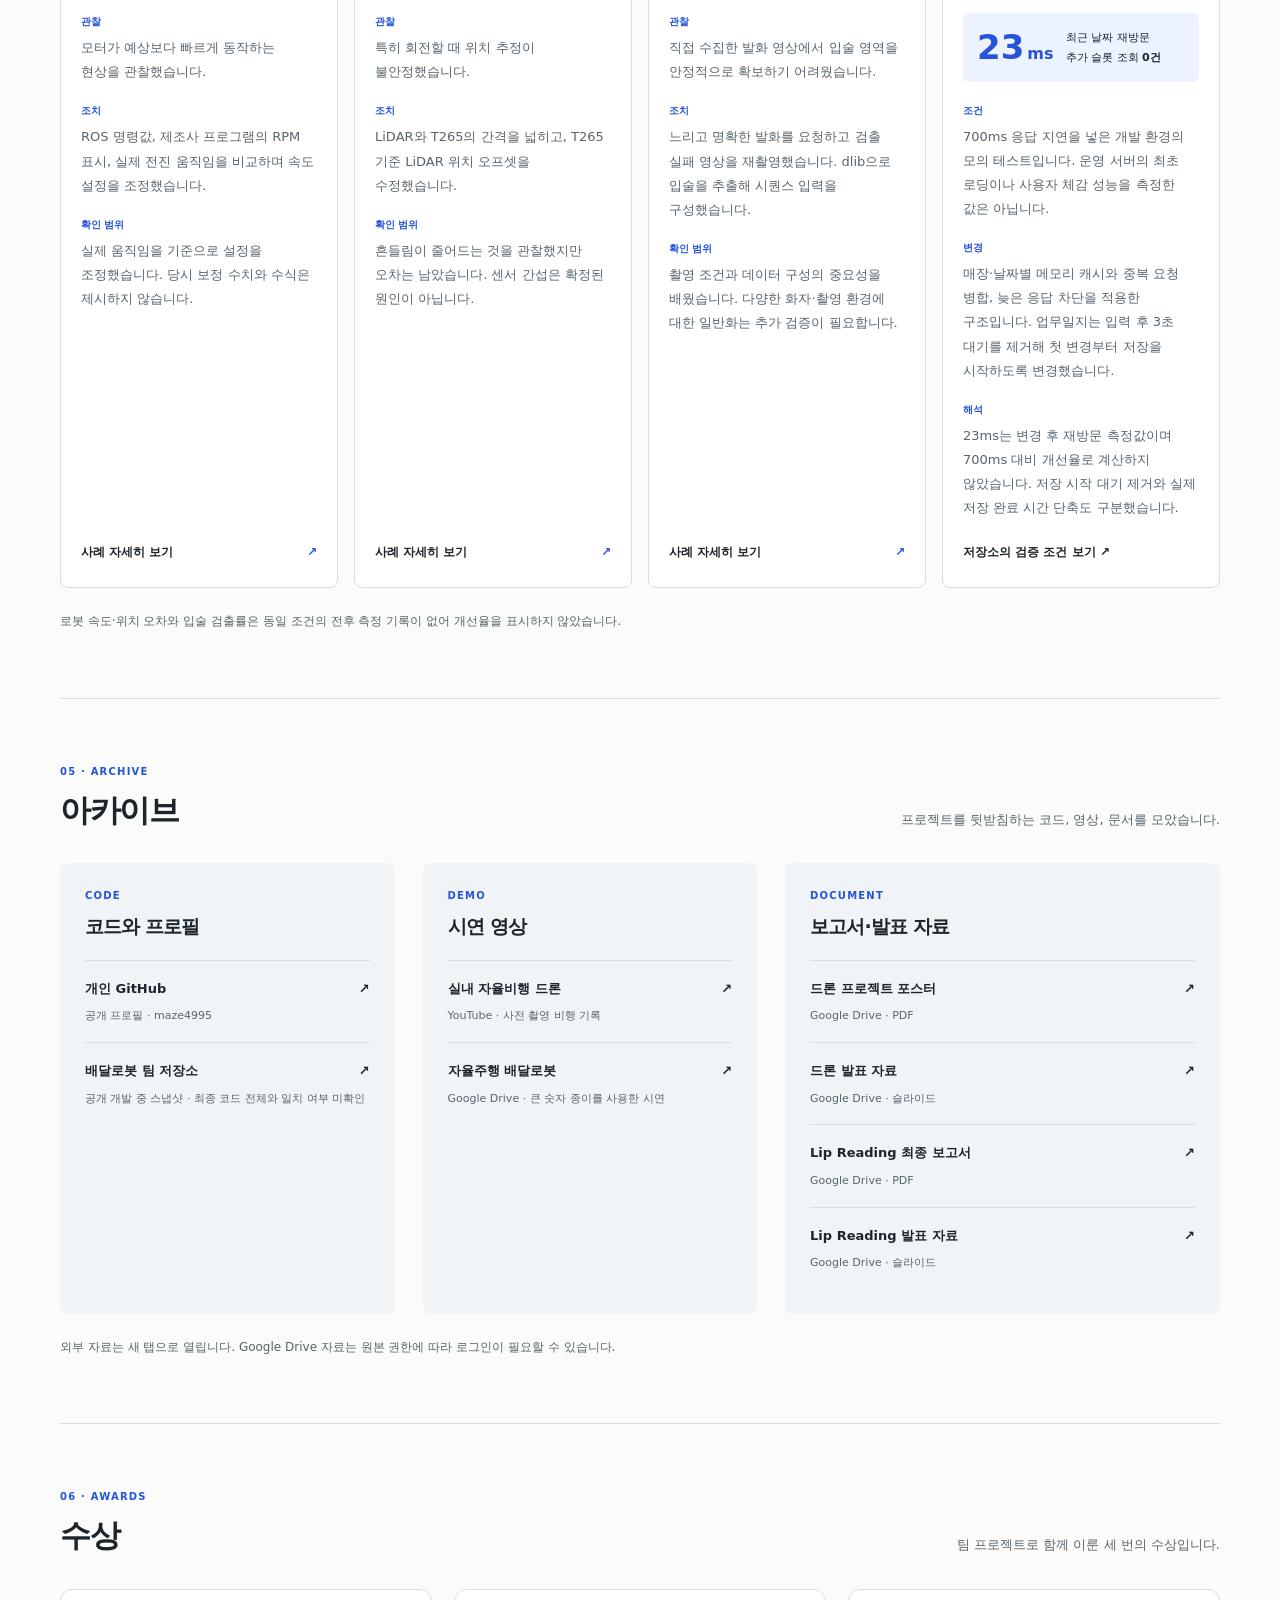
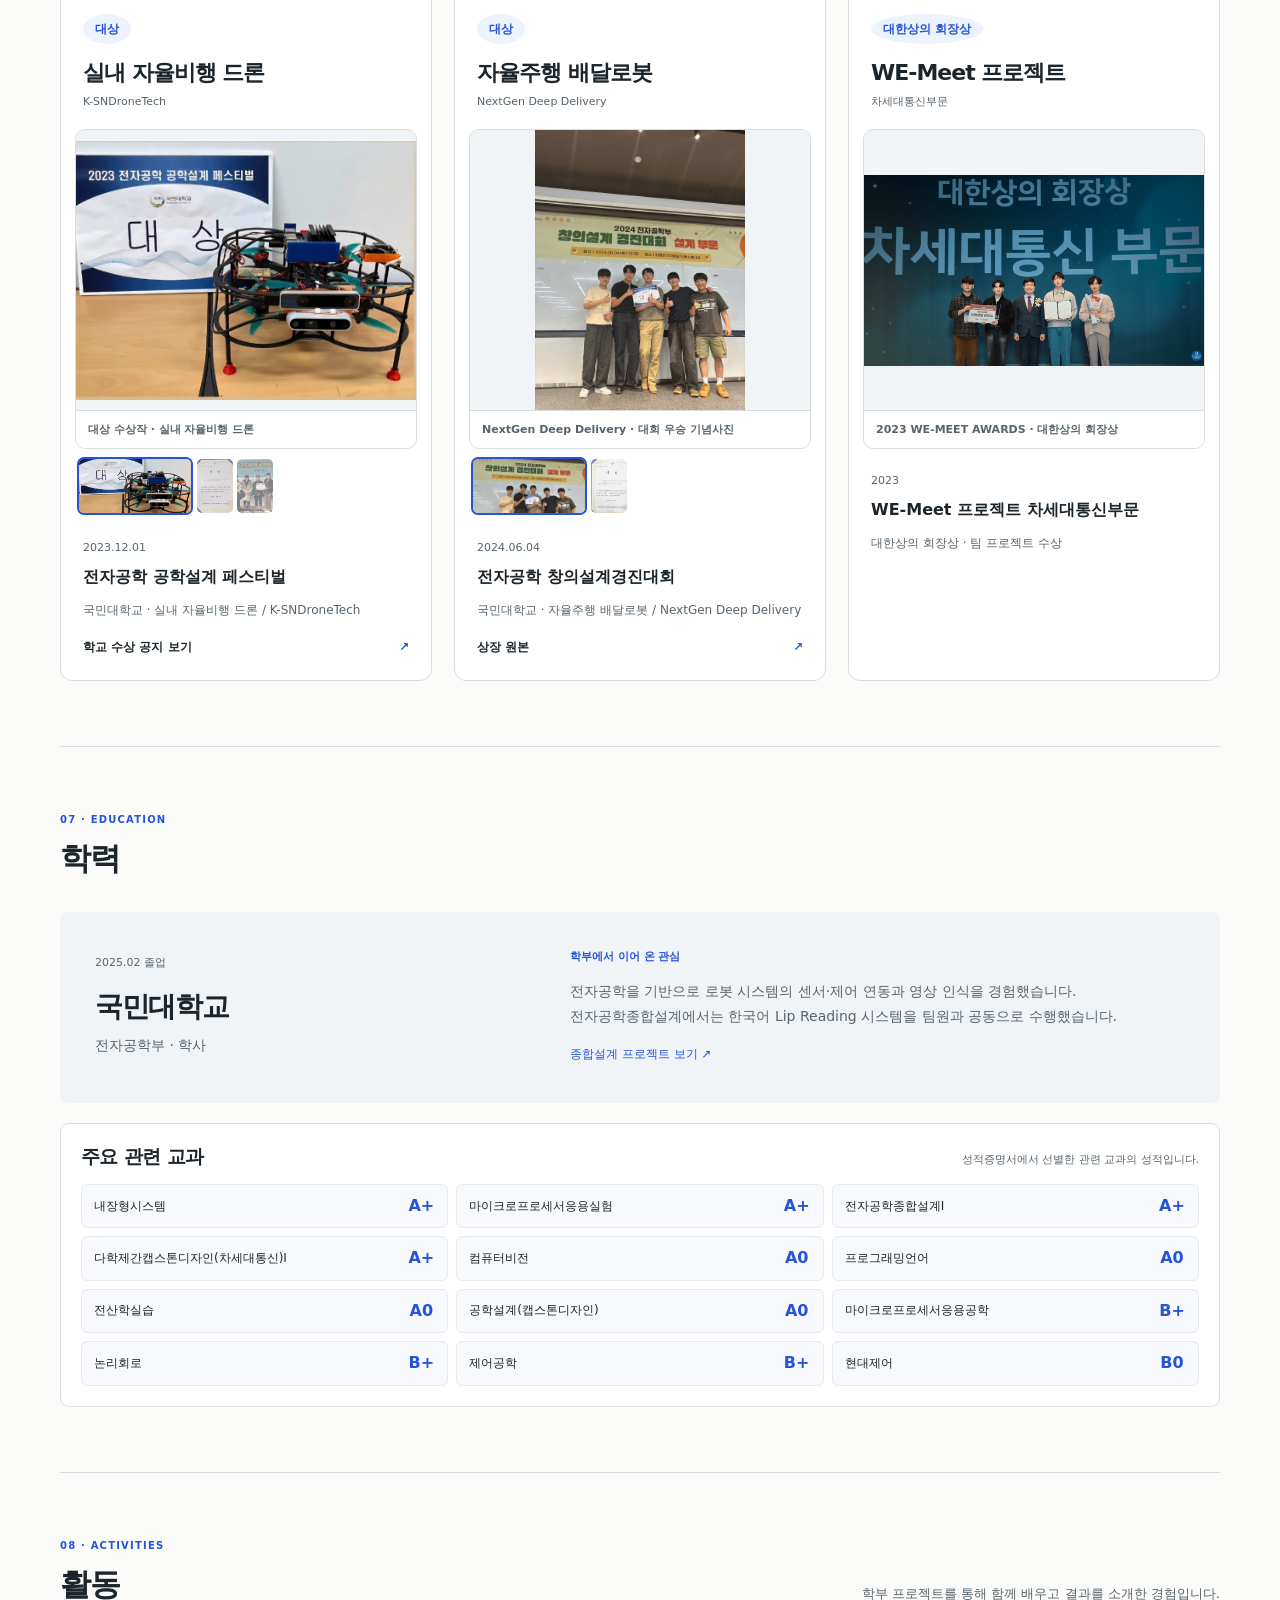
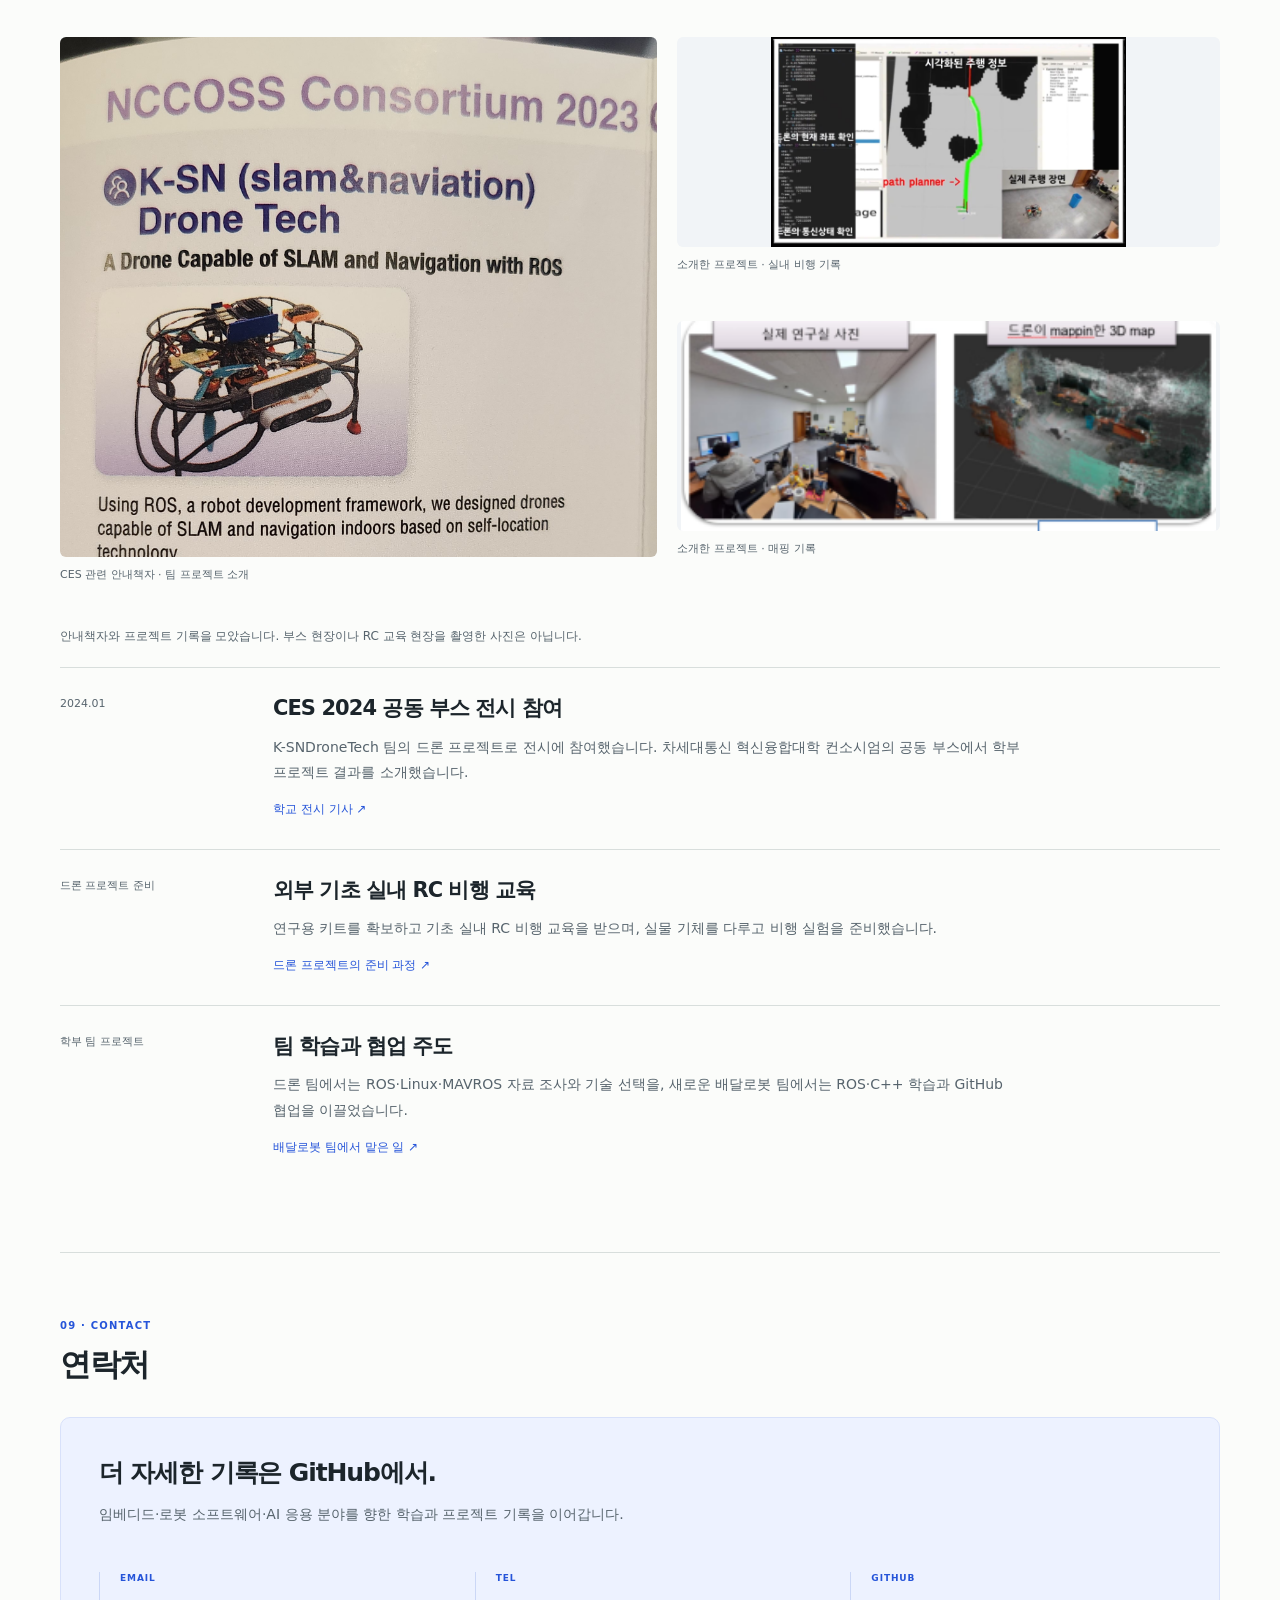
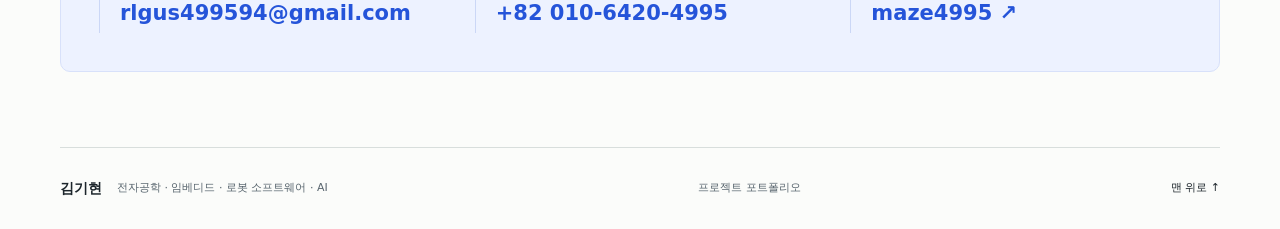
==== commit 3bc600b4: "Add TOEIC Speaking IH to the profile summary" ====
--- a/index.html
+++ b/index.html
@@ -5,7 +5,7 @@
 <main id="main">
 <section id="about" class="profile-section wrap" aria-labelledby="about-title">
   <div class="profile-intro"><p class="eyebrow">01 · ABOUT / 본인소개</p><h1 id="about-title">전자공학을 바탕으로<br><span>하드웨어와 소프트웨어를<br>연결하는 김기현입니다.</span></h1><p class="lead">학부에서 MCU·CAN 통신, ROS 기반 드론·배달로봇, 영상처리·Lip Reading 프로젝트를 수행했습니다. 센서와 제어, 인식 모델을 연결하며 하드웨어와 소프트웨어를 함께 다뤘습니다.</p><p class="intro-secondary">졸업 후에는 운영 업무를 위한 웹·앱 프로젝트로 경험을 넓혔습니다. 이 경험을 바탕으로 임베디드 개발, 로봇 소프트웨어, AI 응용 개발 분야에 지원하고자 합니다.</p><div class="intro-actions"><a class="button" href="#projects">대표 프로젝트 보기 <span aria-hidden="true">↓</span></a><a href="https://github.com/maze4995" target="_blank" rel="noopener noreferrer">GitHub <span aria-hidden="true">↗</span><span class="sr-only"> (새 탭)</span></a></div></div>
-  <aside class="profile-card" aria-label="프로필 요약"><div class="profile-signature"><img class="profile-portrait" src="assets/gihyeon-portrait.jpg" alt="김기현 증명사진" width="750" height="1000" decoding="async"><p>김기현<small>EMBEDDED · ROBOTICS · AI</small></p></div><dl><div><dt>전공</dt><dd>국민대학교 전자공학부</dd></div><div><dt>학력</dt><dd>학사 졸업 · 2025.02</dd></div><div><dt>병역</dt><dd>공군 병장 만기전역<br>2020.08 ~ 2022.05</dd></div><div><dt>지원 관심 분야</dt><dd>임베디드 개발 · 로봇 소프트웨어<br>AI 응용 개발</dd></div><div><dt>프로젝트 경험</dt><dd>MCU·통신 · ROS 시스템<br>영상처리·인식 · 운영 웹·앱</dd></div></dl></aside>
+  <aside class="profile-card" aria-label="프로필 요약"><div class="profile-signature"><img class="profile-portrait" src="assets/gihyeon-portrait.jpg" alt="김기현 증명사진" width="750" height="1000" decoding="async"><p>김기현<small>EMBEDDED · ROBOTICS · AI</small></p></div><dl><div><dt>전공</dt><dd>국민대학교 전자공학부</dd></div><div><dt>학력</dt><dd>학사 졸업 · 2025.02</dd></div><div><dt>어학</dt><dd>토익스피킹 IH</dd></div><div><dt>병역</dt><dd>공군 병장 만기전역<br>2020.08 ~ 2022.05</dd></div><div><dt>지원 관심 분야</dt><dd>임베디드 개발 · 로봇 소프트웨어<br>AI 응용 개발</dd></div><div><dt>프로젝트 경험</dt><dd>MCU·통신 · ROS 시스템<br>영상처리·인식 · 운영 웹·앱</dd></div></dl></aside>
   <ul class="profile-highlights achievement-metrics" aria-label="성과 및 프로젝트 요약">
     <li><strong class="metric-value">3.61<small>/ 4.5</small></strong><div class="metric-description"><span class="metric-label">전공 평점</span></div></li>
     <li><strong class="metric-value">3<small>회</small></strong><div class="metric-description"><span class="metric-label">수상</span><p>교내 대상 2회 · WE-Meet 대한상의 회장상 1회<br>팀 프로젝트 수상</p></div></li>
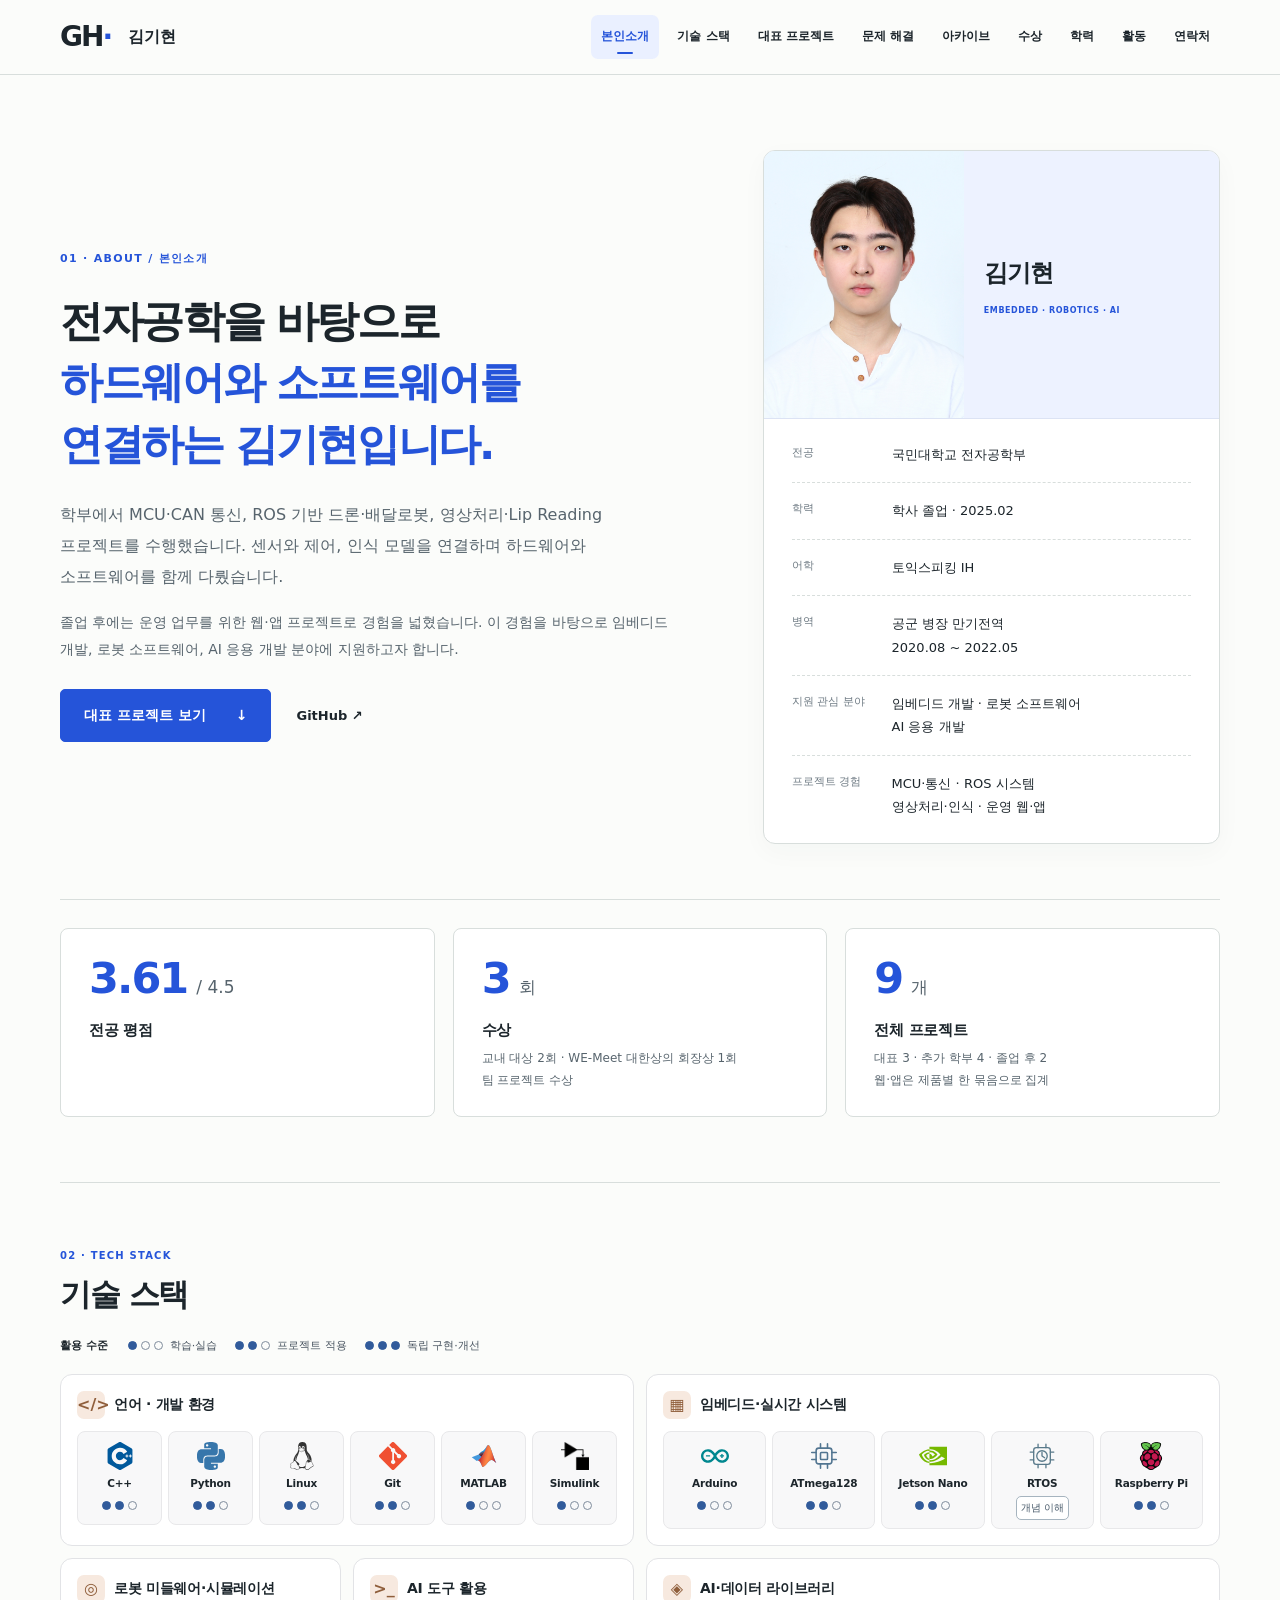
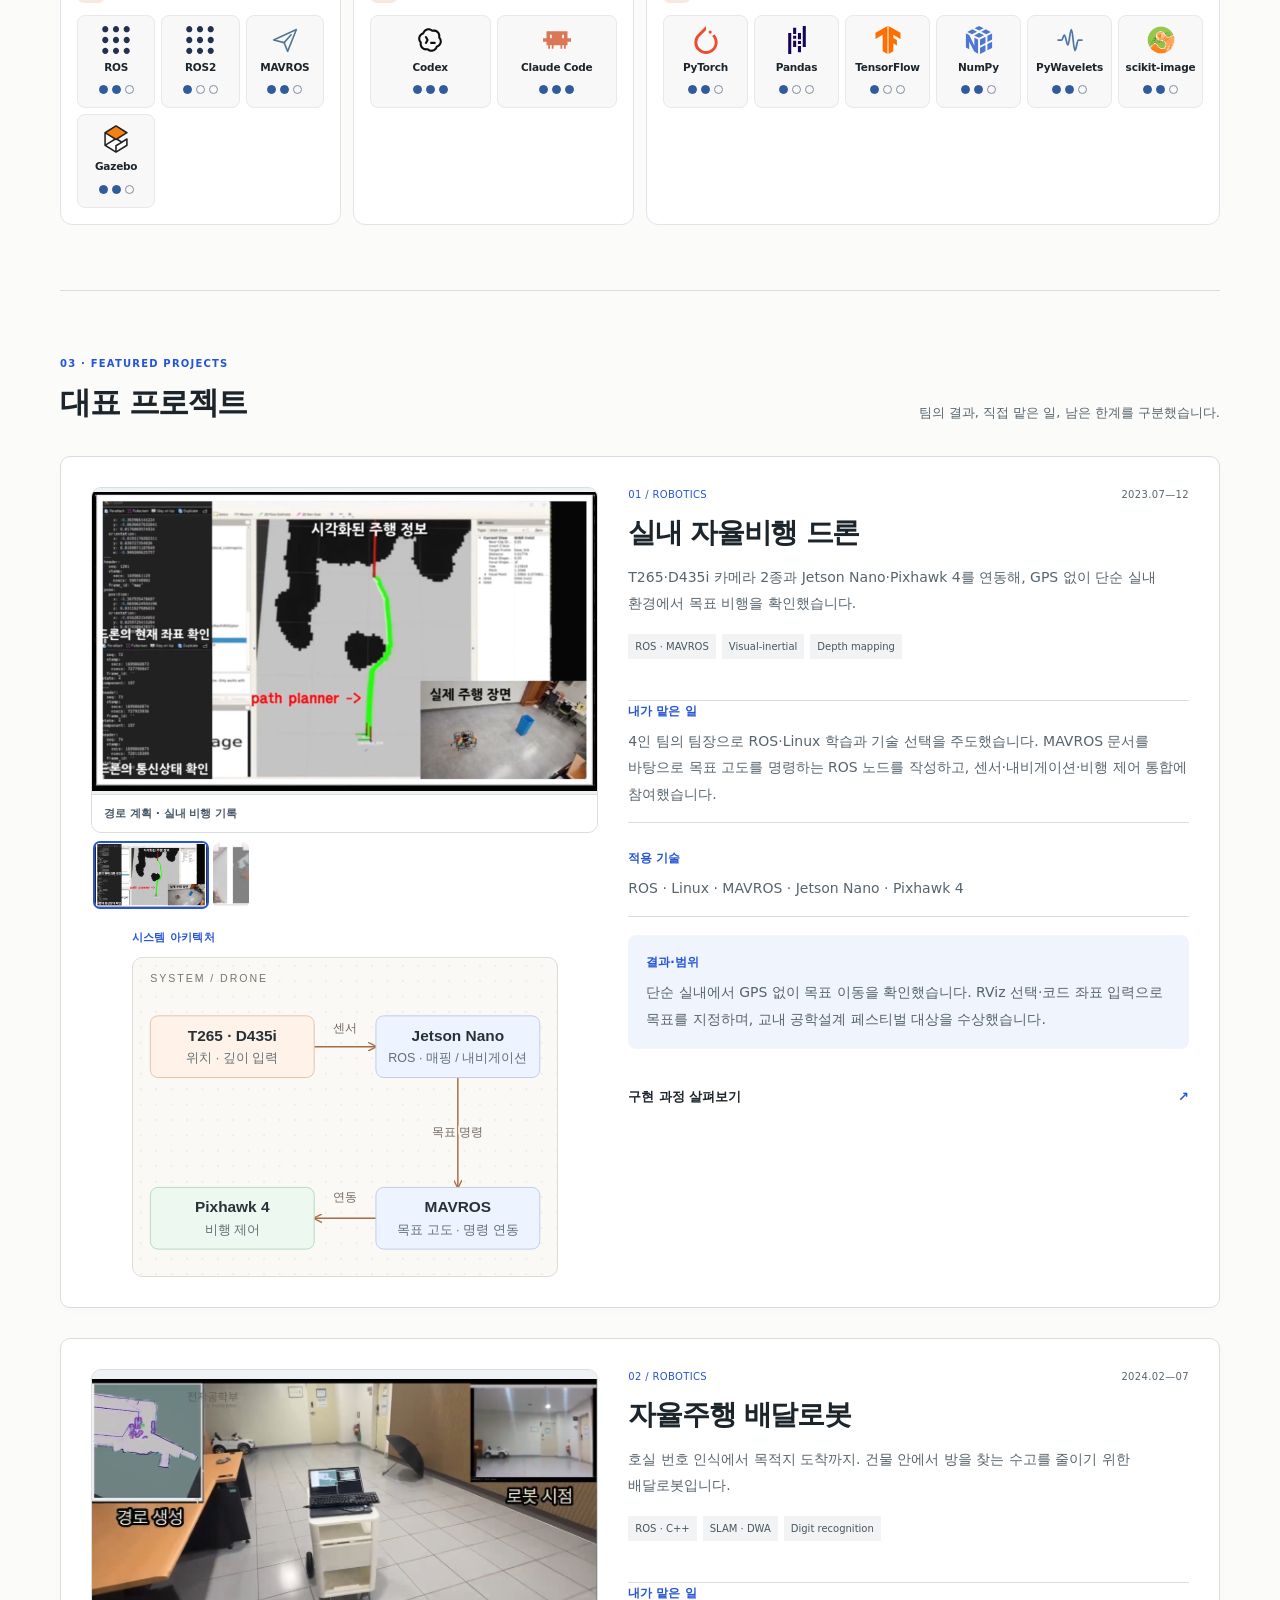
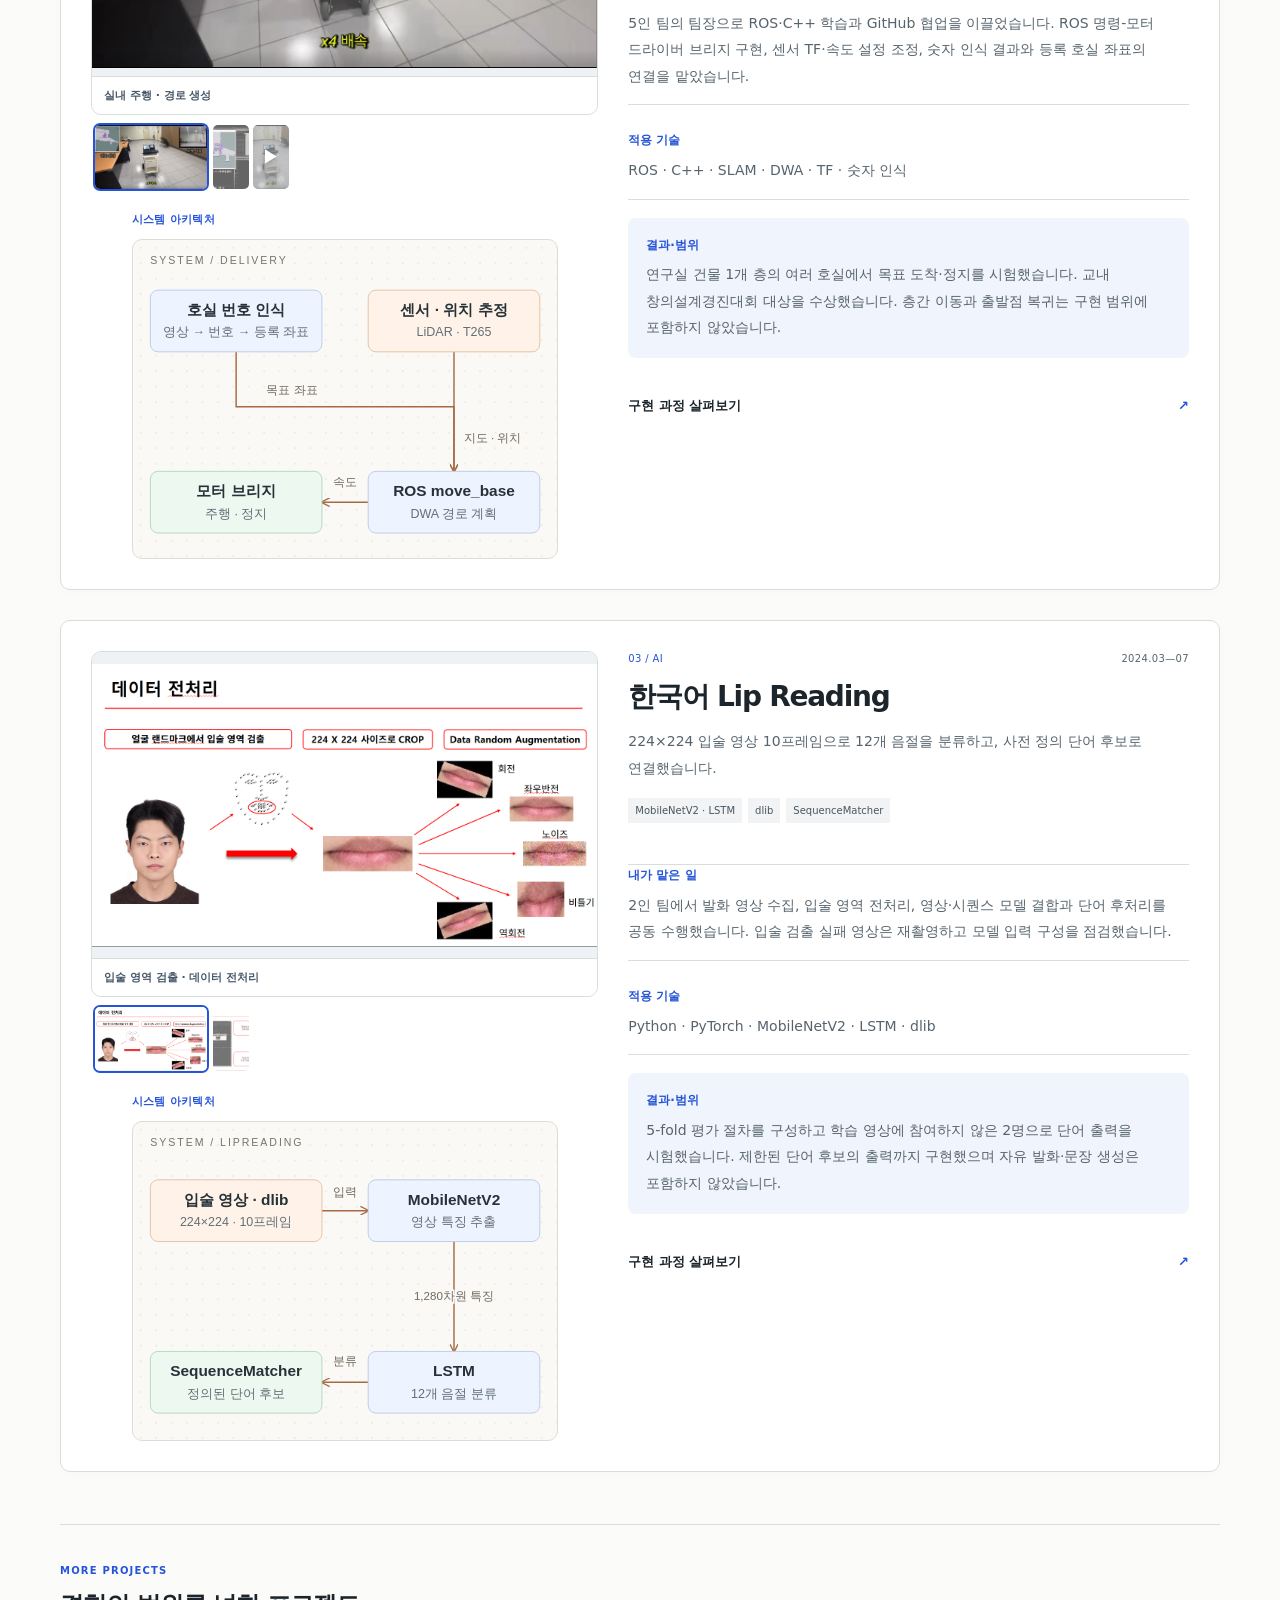
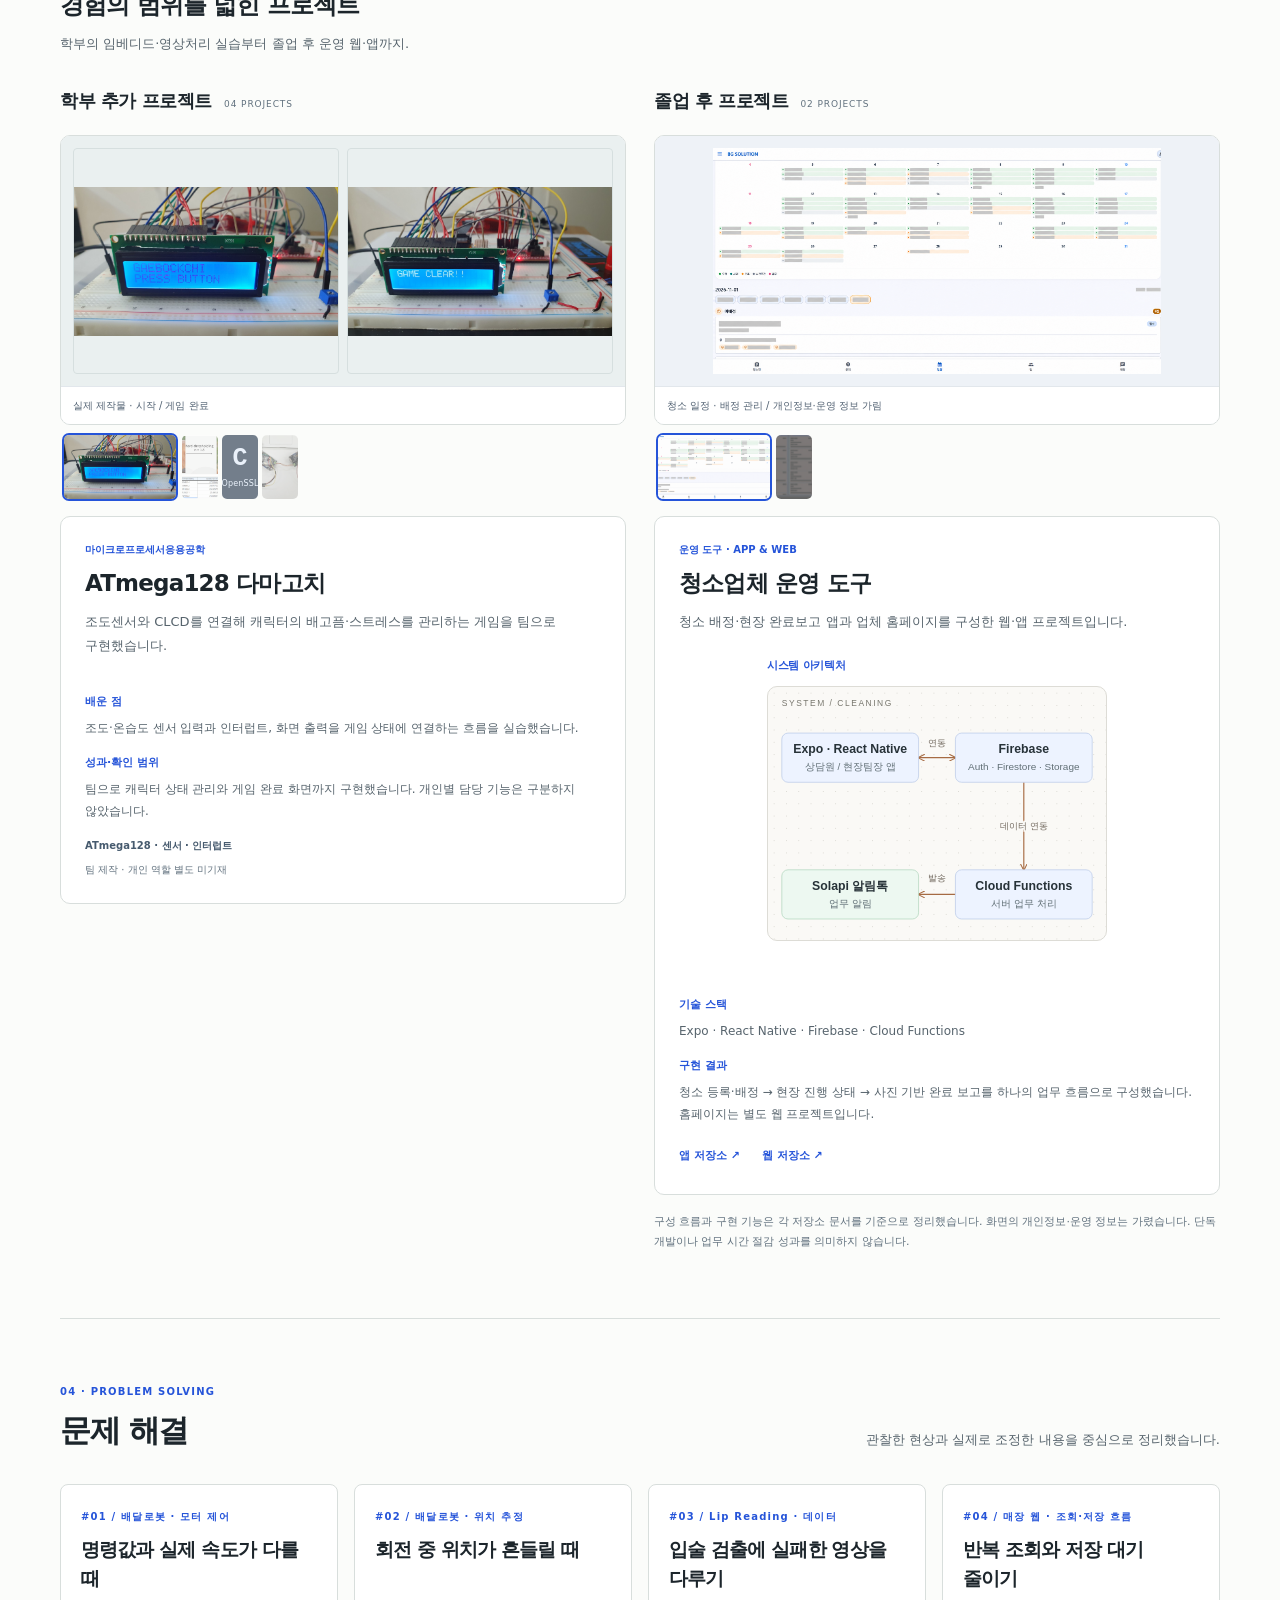
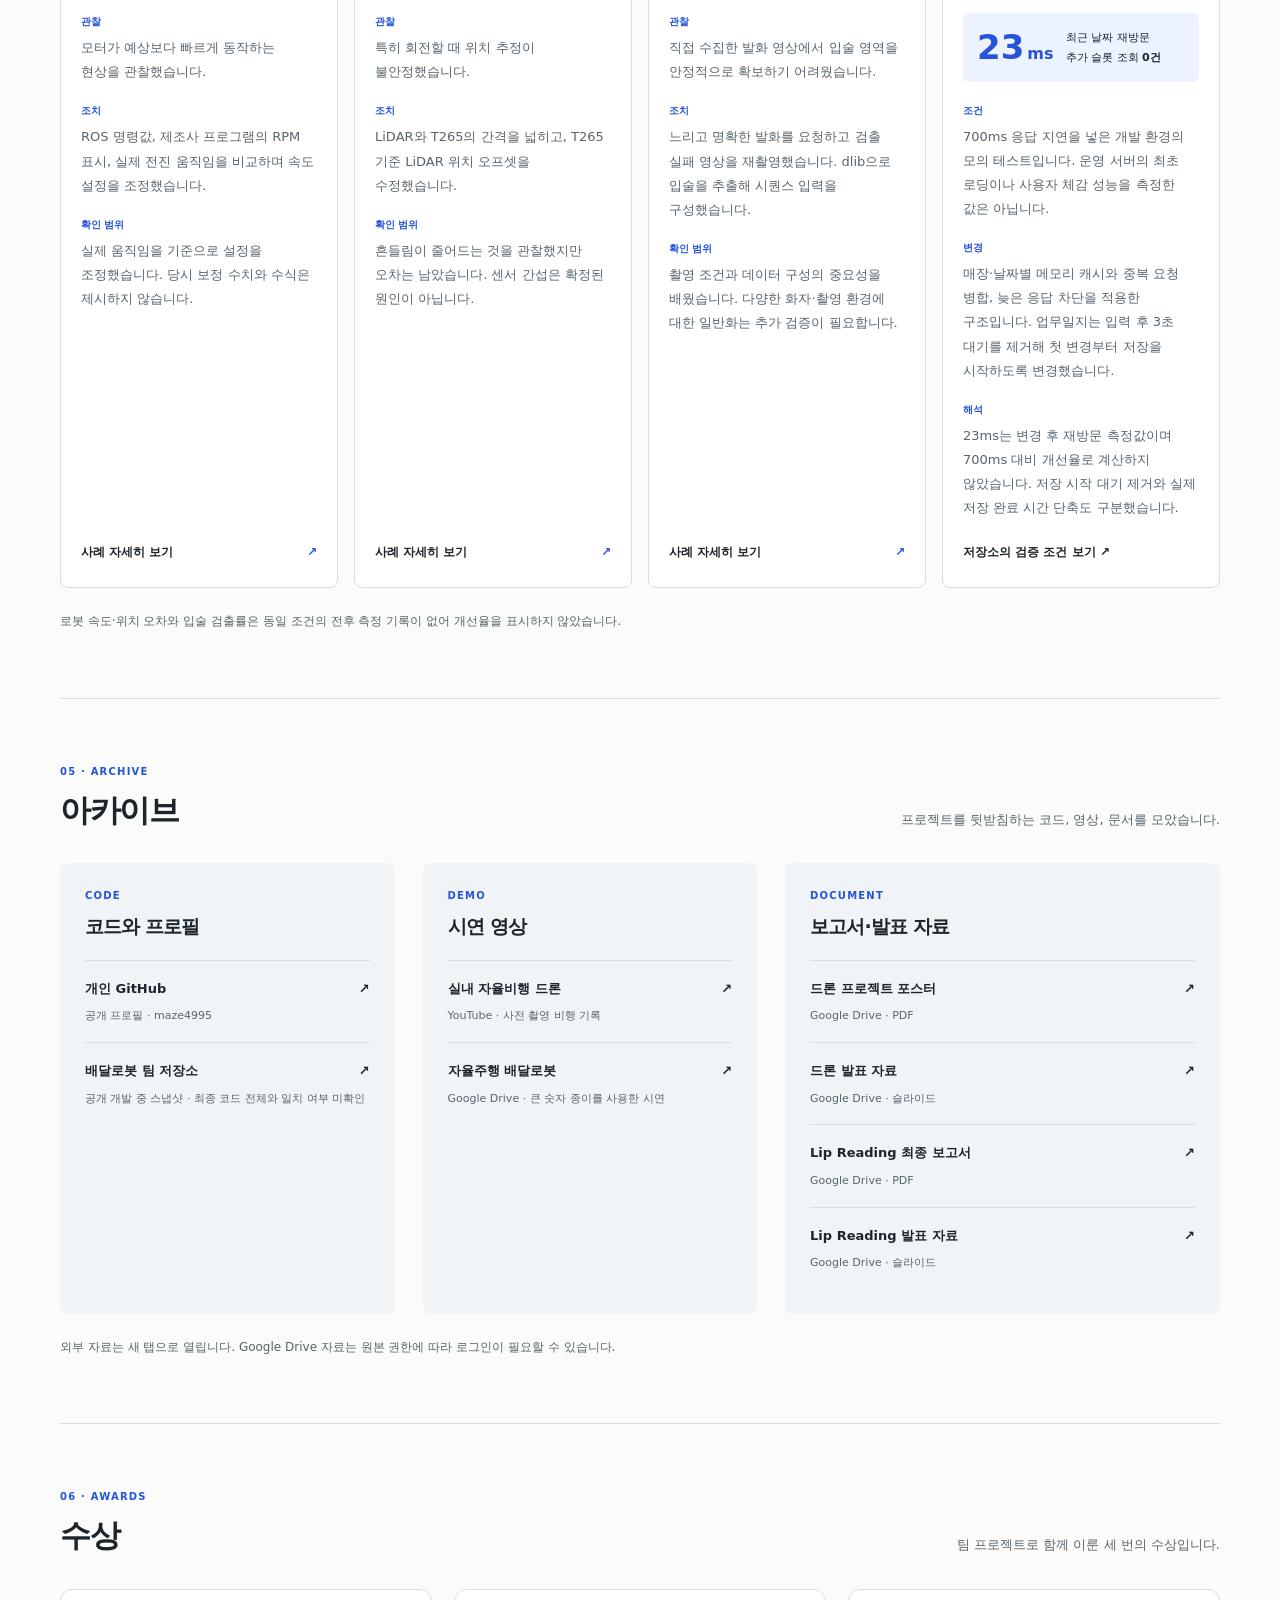
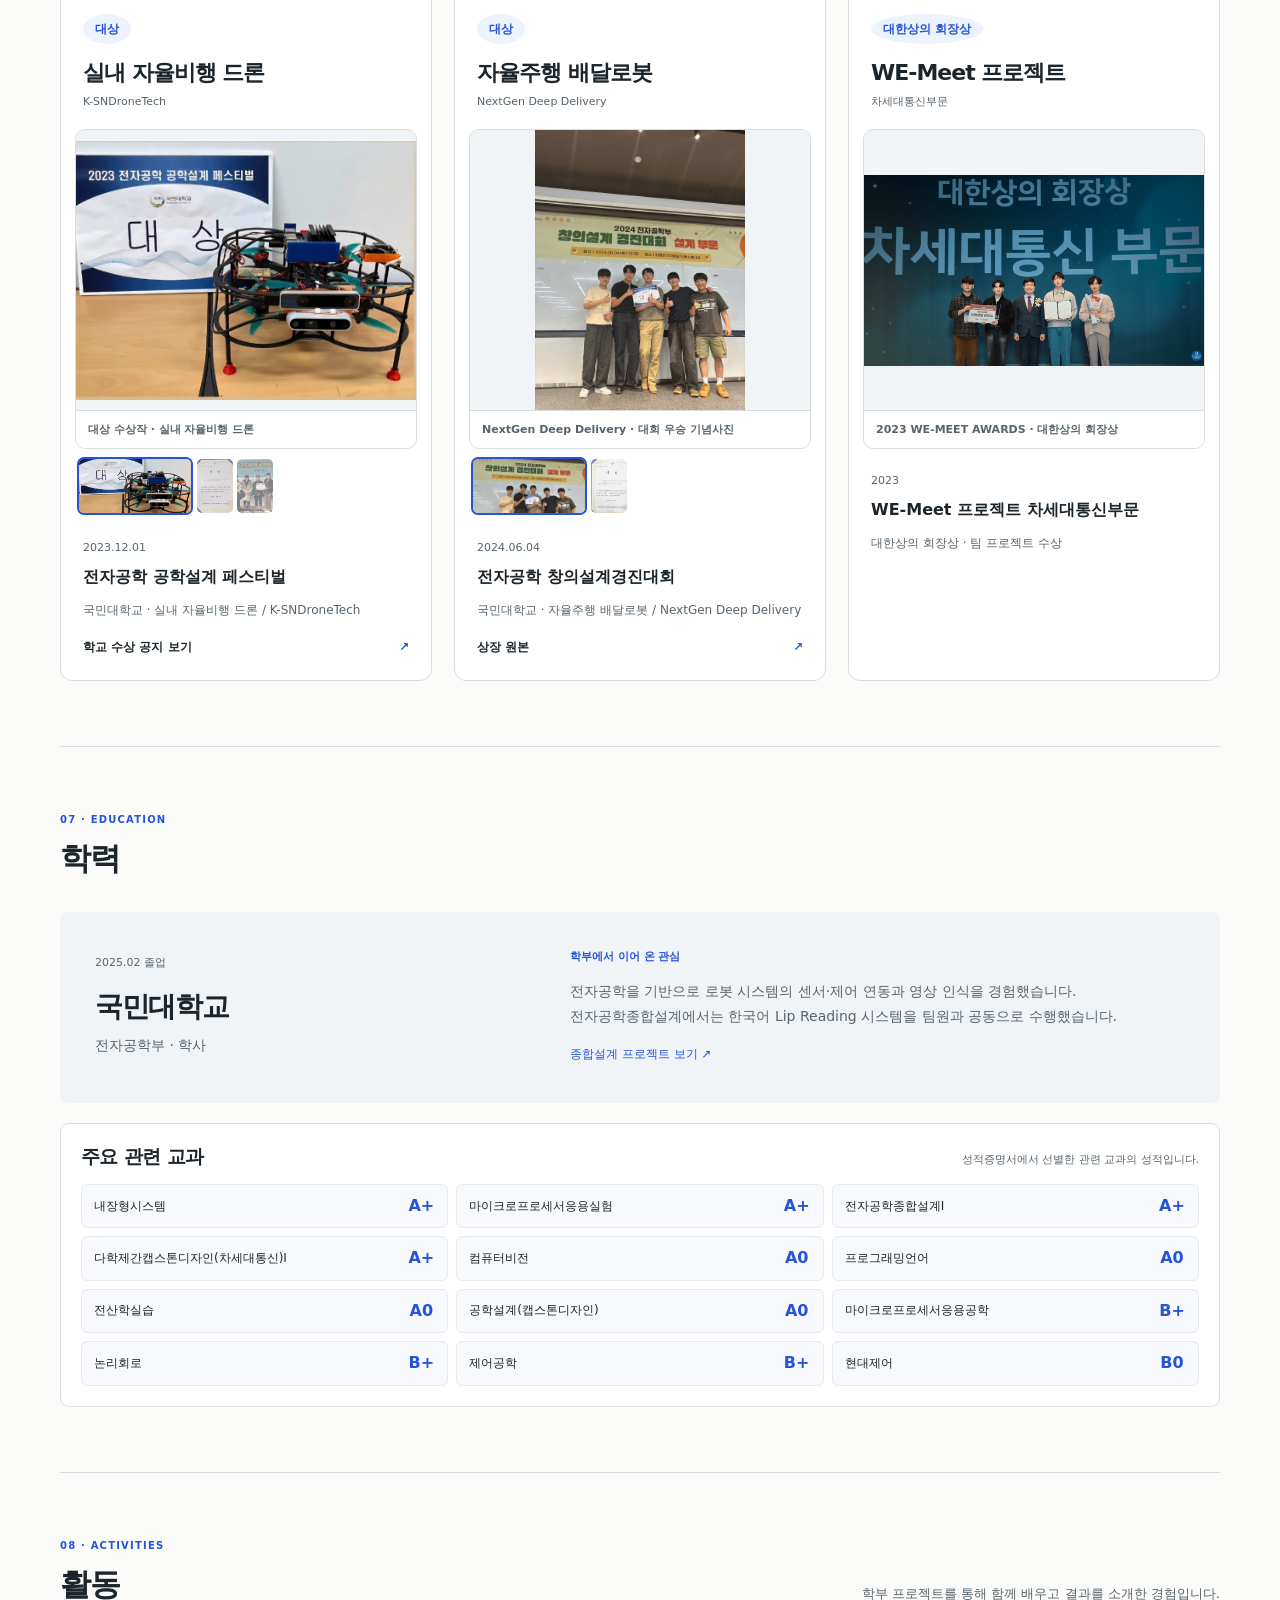
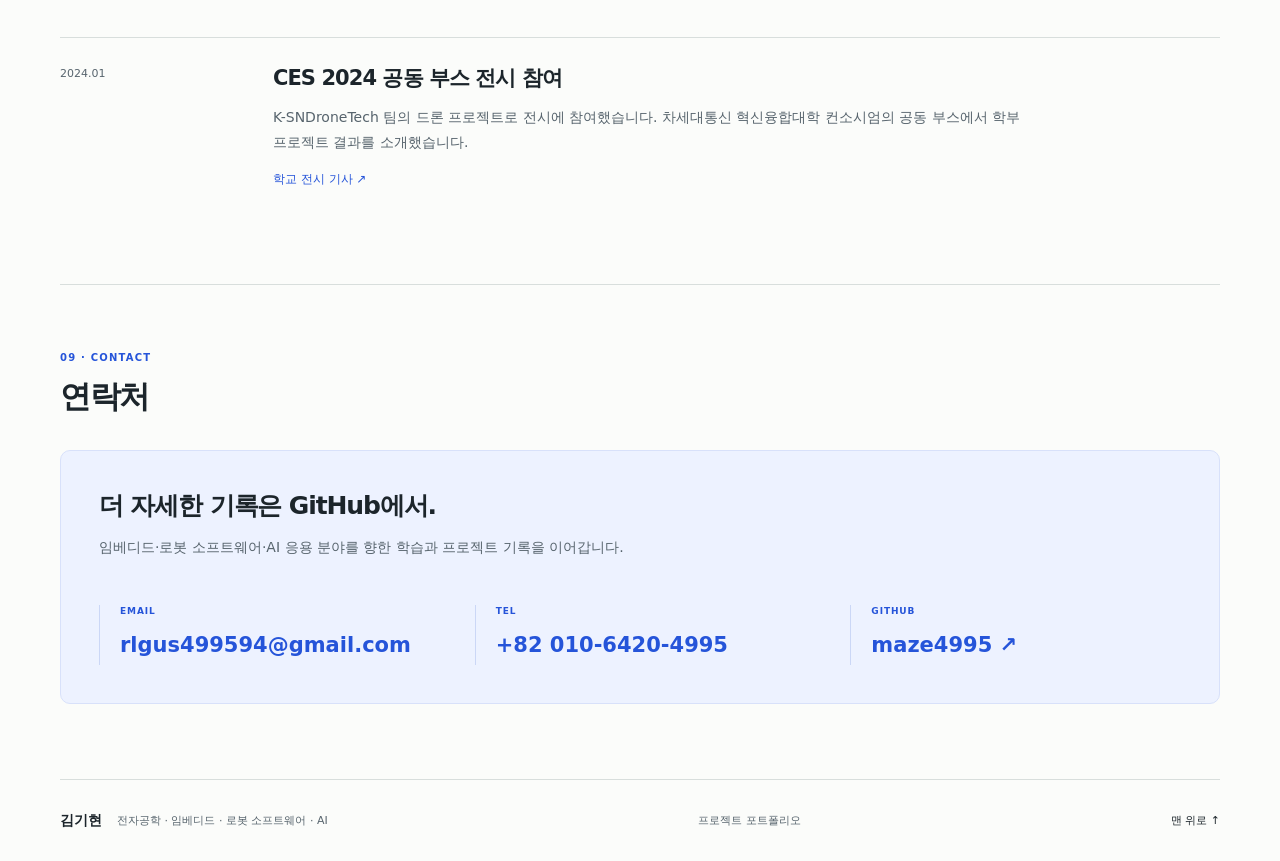
==== commit bc5783c3: "Simplify activities section and retain CES participation" ====
--- a/index.html
+++ b/index.html
@@ -1,6 +1,6 @@
 <!doctype html>
 <html lang="ko"><head><meta charset="utf-8"><meta name="viewport" content="width=device-width,initial-scale=1">
-<title>임베디드·로봇 소프트웨어·AI 포트폴리오 | 김기현</title><meta name="description" content="김기현의 전자공학 기반 임베디드·로봇 소프트웨어·AI 프로젝트 경험과 지원 관심 분야. 대표 프로젝트, 학부 및 졸업 후 웹·앱 개발 기록을 소개합니다."><meta name="robots" content="noindex,nofollow"><meta name="theme-color" content="#fbfcfa"><link rel="icon" href="assets/favicon.svg" type="image/svg+xml"><link rel="stylesheet" href="style.css"><link rel="stylesheet" href="portfolio.css?v=classic-slides-20261111"></head>
+<title>임베디드·로봇 소프트웨어·AI 포트폴리오 | 김기현</title><meta name="description" content="김기현의 전자공학 기반 임베디드·로봇 소프트웨어·AI 프로젝트 경험과 지원 관심 분야. 대표 프로젝트, 학부 및 졸업 후 웹·앱 개발 기록을 소개합니다."><meta name="robots" content="noindex,nofollow"><meta name="theme-color" content="#fbfcfa"><link rel="icon" href="assets/favicon.svg" type="image/svg+xml"><link rel="stylesheet" href="style.css"><link rel="stylesheet" href="portfolio.css?v=secondary-autoplay-20261111"></head>
 <body><a class="skip" href="#main">본문으로 건너뛰기</a><header><nav class="nav wrap" aria-label="주 메뉴"><a class="brand" href="#about" aria-label="김기현 포트폴리오 홈"><span class="monogram">GH<span>·</span></span><span>김기현</span></a><div class="desktop-sections"><a href="#about">본인소개</a><a href="#stack">기술 스택</a><a href="#projects">대표 프로젝트</a><a href="#problem-solving">문제 해결</a><a href="#archive">아카이브</a><a href="#awards">수상</a><a href="#education">학력</a><a href="#activities">활동</a><a href="#contact">연락처</a></div><details class="mobile-menu"><summary aria-controls="mobile-sections">섹션 메뉴 <span class="menu-icon" aria-hidden="true"></span></summary><div class="mobile-sections" id="mobile-sections"><a href="#about">본인소개</a><a href="#stack">기술 스택</a><a href="#projects">대표 프로젝트</a><a href="#problem-solving">문제 해결</a><a href="#archive">아카이브</a><a href="#awards">수상</a><a href="#education">학력</a><a href="#activities">활동</a><a href="#contact">연락처</a></div></details></nav></header>
 <main id="main">
 <section id="about" class="profile-section wrap" aria-labelledby="about-title">
@@ -31,7 +31,7 @@
 <div class="secondary-projects" id="more-projects">
   <div class="secondary-heading"><p class="eyebrow">MORE PROJECTS</p><h3>경험의 범위를 넓힌 프로젝트</h3><p>학부의 임베디드·영상처리 실습부터 졸업 후 운영 웹·앱까지.</p></div>
   <div class="secondary-columns"><div class="secondary-group" aria-labelledby="academic-title"><h4 id="academic-title">학부 추가 프로젝트 <span>04 PROJECTS</span></h4>
-    <div class="project-gallery" role="region" aria-roledescription="캐러셀" aria-label="학부 추가 프로젝트"><div class="project-gallery-frame"><div class="project-gallery-controls"><button type="button" class="gallery-prev" aria-label="이전 학부 추가 프로젝트" aria-controls="academic-media academic-details" disabled><span class="control-icon icon-prev" aria-hidden="true"></span></button><span class="gallery-status" aria-live="polite" aria-atomic="true">1 / 4</span><button type="button" class="gallery-next" aria-label="다음 학부 추가 프로젝트" aria-controls="academic-media academic-details"><span class="control-icon icon-next" aria-hidden="true"></span></button></div><div class="project-media-track" id="academic-media" tabindex="0" aria-label="학부 추가 프로젝트 미리보기"><div class="project-media-slide" role="group" aria-roledescription="슬라이드" aria-label="1 / 4 · ATmega128 다마고치"><figure class="collage-media hardware-pair"><div class="collage-pair"><img src="assets/additional/tamagotchi-start.jpeg" alt="실제 다마고치 회로의 CLCD에 GAEBOCCHI PRESS BUTTON이 표시된 시작 화면" width="1547" height="870" loading="lazy"><img src="assets/additional/tamagotchi-clear.jpeg" alt="동일 다마고치 회로에 GAME CLEAR가 표시된 종료 화면" width="1547" height="870" loading="lazy"></div><figcaption>실제 제작물 · 시작 / 게임 완료</figcaption></figure></div><div class="project-media-slide" role="group" aria-roledescription="슬라이드" aria-label="2 / 4 · 영상 디노이징"><figure class="collage-media denoising-result"><a class="denoising-preview" href="assets/additional/denoising-result.png" target="_blank" rel="noopener noreferrer"><img src="assets/additional/denoising-result.png" alt="강아지 영상의 웨이블릿 hard-thresholding 처리 전·후와 soft·hard thresholding 비교표" width="595" height="447" loading="lazy"></a><figcaption>웨이블릿 처리 전·후 · <a href="assets/additional/denoising-result.png" target="_blank" rel="noopener noreferrer">비교 결과 크게 보기 ↗<span class="sr-only"> (새 탭)</span></a></figcaption></figure></div><div class="project-media-slide" role="group" aria-roledescription="슬라이드" aria-label="3 / 4 · Handshake protocol"><figure class="collage-media code-evidence"><div class="code-window"><span class="code-window-label">C / OpenSSL · client</span><pre aria-label="제출 코드의 nonce 생성 부분"><code><span class="code-muted">//랜덤 256bit N 생성</span>
+    <div class="project-gallery" role="region" aria-roledescription="캐러셀" aria-label="학부 추가 프로젝트"><div class="project-gallery-frame"><div class="project-gallery-controls"><button type="button" class="gallery-toggle" aria-label="학부 추가 프로젝트 자동 전환 일시정지" aria-controls="academic-media academic-details"><span class="control-icon icon-pause" aria-hidden="true"></span></button><button type="button" class="gallery-prev" aria-label="이전 학부 추가 프로젝트" aria-controls="academic-media academic-details" disabled><span class="control-icon icon-prev" aria-hidden="true"></span></button><span class="gallery-status" aria-live="off" aria-atomic="true">1 / 4</span><button type="button" class="gallery-next" aria-label="다음 학부 추가 프로젝트" aria-controls="academic-media academic-details"><span class="control-icon icon-next" aria-hidden="true"></span></button></div><span class="sr-only gallery-announcement" aria-live="polite" aria-atomic="true"></span><div class="project-media-track" id="academic-media" tabindex="0" aria-label="학부 추가 프로젝트 미리보기"><div class="project-media-slide" role="group" aria-roledescription="슬라이드" aria-label="1 / 4 · ATmega128 다마고치"><figure class="collage-media hardware-pair"><div class="collage-pair"><img src="assets/additional/tamagotchi-start.jpeg" alt="실제 다마고치 회로의 CLCD에 GAEBOCCHI PRESS BUTTON이 표시된 시작 화면" width="1547" height="870" loading="lazy"><img src="assets/additional/tamagotchi-clear.jpeg" alt="동일 다마고치 회로에 GAME CLEAR가 표시된 종료 화면" width="1547" height="870" loading="lazy"></div><figcaption>실제 제작물 · 시작 / 게임 완료</figcaption></figure></div><div class="project-media-slide" role="group" aria-roledescription="슬라이드" aria-label="2 / 4 · 영상 디노이징"><figure class="collage-media denoising-result"><a class="denoising-preview" href="assets/additional/denoising-result.png" target="_blank" rel="noopener noreferrer"><img src="assets/additional/denoising-result.png" alt="강아지 영상의 웨이블릿 hard-thresholding 처리 전·후와 soft·hard thresholding 비교표" width="595" height="447" loading="lazy"></a><figcaption>웨이블릿 처리 전·후 · <a href="assets/additional/denoising-result.png" target="_blank" rel="noopener noreferrer">비교 결과 크게 보기 ↗<span class="sr-only"> (새 탭)</span></a></figcaption></figure></div><div class="project-media-slide" role="group" aria-roledescription="슬라이드" aria-label="3 / 4 · Handshake protocol"><figure class="collage-media code-evidence"><div class="code-window"><span class="code-window-label">C / OpenSSL · client</span><pre aria-label="제출 코드의 nonce 생성 부분"><code><span class="code-muted">//랜덤 256bit N 생성</span>
 BIGNUM *random_number = BN_new();
 BN_rand(random_number,256,-1,0);
 
@@ -55,7 +55,7 @@
       </article></div></div>
   </div>
   <div class="secondary-group" aria-labelledby="graduate-title"><h4 id="graduate-title">졸업 후 프로젝트 <span>02 PROJECTS</span></h4>
-    <div class="project-gallery" role="region" aria-roledescription="캐러셀" aria-label="졸업 후 프로젝트"><div class="project-gallery-frame"><div class="project-gallery-controls"><button type="button" class="gallery-prev" aria-label="이전 졸업 후 프로젝트" aria-controls="professional-media professional-details" disabled><span class="control-icon icon-prev" aria-hidden="true"></span></button><span class="gallery-status" aria-live="polite" aria-atomic="true">1 / 2</span><button type="button" class="gallery-next" aria-label="다음 졸업 후 프로젝트" aria-controls="professional-media professional-details"><span class="control-icon icon-next" aria-hidden="true"></span></button></div><div class="project-media-track" id="professional-media" tabindex="0" aria-label="졸업 후 프로젝트 미리보기"><div class="project-media-slide" role="group" aria-roledescription="슬라이드" aria-label="1 / 2 · 청소업체 운영 도구"><figure class="collage-media uploaded-screen"><div class="screen-frame"><img src="assets/additional/cleaning-operations-screen.png" width="1765" height="891" alt="청소 운영 웹·앱의 일정 달력과 청소 배정 목록을 보여주는 화면" loading="lazy"></div><figcaption>청소 일정 · 배정 관리 / 개인정보·운영 정보 가림</figcaption></figure></div><div class="project-media-slide" role="group" aria-roledescription="슬라이드" aria-label="2 / 2 · 매장 운영 웹·앱"><figure class="collage-media uploaded-screen"><div class="screen-frame"><img src="assets/additional/store-operations-screen.png" width="1525" height="1031" alt="매장 운영 웹·앱의 예약 진행 상태와 직원별 업무 현황을 보여주는 화면" loading="lazy"></div><figcaption>예약 · 업무 현황 / 개인정보·운영 정보 가림</figcaption></figure></div></div></div><div class="carousel-thumbnails project-thumbnails" role="group" aria-label="졸업 후 프로젝트 선택"><button type="button" class="project-thumbnail" aria-label="청소업체 운영 도구 보기" aria-controls="professional-media professional-details" aria-current="true"><img src="assets/additional/cleaning-operations-screen.png" alt="" loading="lazy" draggable="false"></button><button type="button" class="project-thumbnail" aria-label="매장 운영 웹·앱 보기" aria-controls="professional-media professional-details"><img src="assets/additional/store-operations-screen.png" alt="" loading="lazy" draggable="false"></button></div><div class="project-details" id="professional-details"><article class="project-detail collage-card collage-bg">
+    <div class="project-gallery" role="region" aria-roledescription="캐러셀" aria-label="졸업 후 프로젝트"><div class="project-gallery-frame"><div class="project-gallery-controls"><button type="button" class="gallery-toggle" aria-label="졸업 후 프로젝트 자동 전환 일시정지" aria-controls="professional-media professional-details"><span class="control-icon icon-pause" aria-hidden="true"></span></button><button type="button" class="gallery-prev" aria-label="이전 졸업 후 프로젝트" aria-controls="professional-media professional-details" disabled><span class="control-icon icon-prev" aria-hidden="true"></span></button><span class="gallery-status" aria-live="off" aria-atomic="true">1 / 2</span><button type="button" class="gallery-next" aria-label="다음 졸업 후 프로젝트" aria-controls="professional-media professional-details"><span class="control-icon icon-next" aria-hidden="true"></span></button></div><span class="sr-only gallery-announcement" aria-live="polite" aria-atomic="true"></span><div class="project-media-track" id="professional-media" tabindex="0" aria-label="졸업 후 프로젝트 미리보기"><div class="project-media-slide" role="group" aria-roledescription="슬라이드" aria-label="1 / 2 · 청소업체 운영 도구"><figure class="collage-media uploaded-screen"><div class="screen-frame"><img src="assets/additional/cleaning-operations-screen.png" width="1765" height="891" alt="청소 운영 웹·앱의 일정 달력과 청소 배정 목록을 보여주는 화면" loading="lazy"></div><figcaption>청소 일정 · 배정 관리 / 개인정보·운영 정보 가림</figcaption></figure></div><div class="project-media-slide" role="group" aria-roledescription="슬라이드" aria-label="2 / 2 · 매장 운영 웹·앱"><figure class="collage-media uploaded-screen"><div class="screen-frame"><img src="assets/additional/store-operations-screen.png" width="1525" height="1031" alt="매장 운영 웹·앱의 예약 진행 상태와 직원별 업무 현황을 보여주는 화면" loading="lazy"></div><figcaption>예약 · 업무 현황 / 개인정보·운영 정보 가림</figcaption></figure></div></div></div><div class="carousel-thumbnails project-thumbnails" role="group" aria-label="졸업 후 프로젝트 선택"><button type="button" class="project-thumbnail" aria-label="청소업체 운영 도구 보기" aria-controls="professional-media professional-details" aria-current="true"><img src="assets/additional/cleaning-operations-screen.png" alt="" loading="lazy" draggable="false"></button><button type="button" class="project-thumbnail" aria-label="매장 운영 웹·앱 보기" aria-controls="professional-media professional-details"><img src="assets/additional/store-operations-screen.png" alt="" loading="lazy" draggable="false"></button></div><div class="project-details" id="professional-details"><article class="project-detail collage-card collage-bg">
         
         <div class="collage-copy"><p class="project-context">운영 도구 · APP & WEB</p><h5>청소업체 운영 도구</h5><p>청소 배정·현장 완료보고 앱과 업체 홈페이지를 구성한 웹·앱 프로젝트입니다.</p><div class="system-summary"><h4>시스템 아키텍처</h4><figure class="architecture-diagram" style="margin:0"><svg xmlns="http://www.w3.org/2000/svg" viewBox="0 0 440 330" role="img" aria-labelledby="cleaning-title cleaning-desc" style="display:block;width:100%;height:auto;border:1px solid #dddcd6;border-radius:10px;background:#faf9f6"><title id="cleaning-title">청소업체 운영 앱 구성도</title><desc id="cleaning-desc">Expo React Native 앱은 Firebase의 인증, 업무 데이터 및 사진 저장을 사용합니다. Cloud Functions는 Solapi 알림톡과 연동합니다. 홈페이지는 별도의 웹 프로젝트입니다.</desc><defs><pattern id="cleaning-dots" width="16" height="16" patternUnits="userSpaceOnUse"><circle cx="8" cy="8" r=".7" fill="#d6d5ce"/></pattern><marker id="cleaning-arrow" viewBox="0 0 10 10" refX="9" refY="5" markerWidth="6" markerHeight="6" orient="auto-start-reverse"><path d="M 0 0 L 10 5 L 0 10" fill="none" stroke="#a66b43" stroke-width="1.5"/></marker></defs><rect width="440" height="330" fill="url(#cleaning-dots)"/><text x="18" y="25" font-family="sans-serif" font-size="11" letter-spacing="2" fill="#77766d">SYSTEM / CLEANING</text><path d="M196 92H244" fill="none" stroke="#a66b43" stroke-width="1.5" marker-end="url(#cleaning-arrow)" marker-start="url(#cleaning-arrow)"/><text x="220" y="77" text-anchor="middle" font-family="sans-serif" font-size="12" fill="#71685e" stroke="#faf9f6" stroke-width="4" paint-order="stroke">연동</text><path d="M333 124V238" fill="none" stroke="#a66b43" stroke-width="1.5" marker-end="url(#cleaning-arrow)"/><text x="333" y="185" text-anchor="middle" font-family="sans-serif" font-size="12" fill="#71685e" stroke="#faf9f6" stroke-width="4" paint-order="stroke">데이터 연동</text><path d="M244 270H196" fill="none" stroke="#a66b43" stroke-width="1.5" marker-end="url(#cleaning-arrow)"/><text x="220" y="252" text-anchor="middle" font-family="sans-serif" font-size="12" fill="#71685e" stroke="#faf9f6" stroke-width="4" paint-order="stroke">발송</text><rect x="18" y="60" width="178" height="64" rx="8" fill="#edf3ff" stroke="#bdcce9"/><text x="107" y="86" text-anchor="middle" font-family="sans-serif" font-size="16" font-weight="700" fill="#273238">Expo · React Native</text><text x="107" y="108" text-anchor="middle" font-family="sans-serif" font-size="13" fill="#627077">상담원 / 현장팀장 앱</text><rect x="244" y="60" width="178" height="64" rx="8" fill="#edf3ff" stroke="#bdcce9"/><text x="333" y="86" text-anchor="middle" font-family="sans-serif" font-size="16" font-weight="700" fill="#273238">Firebase</text><text x="333" y="108" text-anchor="middle" font-family="sans-serif" font-size="13" fill="#627077">Auth · Firestore · Storage</text><rect x="244" y="238" width="178" height="64" rx="8" fill="#edf3ff" stroke="#bdcce9"/><text x="333" y="264" text-anchor="middle" font-family="sans-serif" font-size="16" font-weight="700" fill="#273238">Cloud Functions</text><text x="333" y="286" text-anchor="middle" font-family="sans-serif" font-size="13" fill="#627077">서버 업무 처리</text><rect x="18" y="238" width="178" height="64" rx="8" fill="#edf8f1" stroke="#b5d8c1"/><text x="107" y="264" text-anchor="middle" font-family="sans-serif" font-size="16" font-weight="700" fill="#273238">Solapi 알림톡</text><text x="107" y="286" text-anchor="middle" font-family="sans-serif" font-size="13" fill="#627077">업무 알림</text></svg></figure></div><dl class="project-notes"><div><dt>기술 스택</dt><dd>Expo · React Native · Firebase · Cloud Functions</dd></div><div><dt>구현 결과</dt><dd>청소 등록·배정 → 현장 진행 상태 → 사진 기반 완료 보고를 하나의 업무 흐름으로 구성했습니다. 홈페이지는 별도 웹 프로젝트입니다.</dd></div></dl><div class="collage-links"><a href="https://github.com/maze4995/BG_app" target="_blank" rel="noopener noreferrer">앱 저장소 ↗<span class="sr-only"> (새 탭)</span></a><a href="https://github.com/maze4995/Baekgom" target="_blank" rel="noopener noreferrer">웹 저장소 ↗<span class="sr-only"> (새 탭)</span></a></div></div>
       </article>
@@ -120,8 +120,9 @@
 <li><span class="course-name">제어공학</span><strong class="course-grade" aria-label="성적 B+">B+</strong></li>
 <li><span class="course-name">현대제어</span><strong class="course-grade" aria-label="성적 B0">B0</strong></li>
 </ul></section></section>
-<section id="activities" class="portfolio-section wrap"><div class="section-heading"><div><p class="eyebrow">08 · ACTIVITIES</p><h2>활동</h2></div><p>학부 프로젝트를 통해 함께 배우고 결과를 소개한 경험입니다.</p></div><div class="activity-collage"><figure class="activity-booklet"><div><img src="assets/evidence/ces-booklet.jpg" alt="K-SN Drone Tech의 ROS 기반 SLAM·내비게이션 드론을 소개한 CES 관련 안내책자" loading="lazy"></div><figcaption>CES 관련 안내책자 · 팀 프로젝트 소개</figcaption></figure><figure><img src="assets/drone-flight.png" alt="전시에서 소개한 드론 프로젝트의 실내 비행·경로 기록" loading="lazy"><figcaption>소개한 프로젝트 · 실내 비행 기록</figcaption></figure><figure><img src="assets/drone-mapping.png" alt="드론 프로젝트의 연구실 환경과 매핑 결과" loading="lazy"><figcaption>소개한 프로젝트 · 매핑 기록</figcaption></figure></div><p class="section-note">안내책자와 프로젝트 기록을 모았습니다. 부스 현장이나 RC 교육 현장을 촬영한 사진은 아닙니다.</p><ol class="activity-list"><li><span class="record-date">2024.01</span><div><h3>CES 2024 공동 부스 전시 참여</h3><p>K-SNDroneTech 팀의 드론 프로젝트로 전시에 참여했습니다. 차세대통신 혁신융합대학 컨소시엄의 공동 부스에서 학부 프로젝트 결과를 소개했습니다.</p><a href="https://ee.kookmin.ac.kr/community/board/ee_news/325" target="_blank" rel="noopener noreferrer">학교 전시 기사 <span aria-hidden="true">↗</span><span class="sr-only"> (새 탭)</span></a></div></li><li><span class="record-date">드론 프로젝트 준비</span><div><h3>외부 기초 실내 RC 비행 교육</h3><p>연구용 키트를 확보하고 기초 실내 RC 비행 교육을 받으며, 실물 기체를 다루고 비행 실험을 준비했습니다.</p><a href="drone.html#contribution">드론 프로젝트의 준비 과정 ↗</a></div></li><li><span class="record-date">학부 팀 프로젝트</span><div><h3>팀 학습과 협업 주도</h3><p>드론 팀에서는 ROS·Linux·MAVROS 자료 조사와 기술 선택을, 새로운 배달로봇 팀에서는 ROS·C++ 학습과 GitHub 협업을 이끌었습니다.</p><a href="delivery.html#contribution">배달로봇 팀에서 맡은 일 ↗</a></div></li></ol></section>
-<section id="contact" class="portfolio-section contact-section wrap"><div class="section-heading"><div><p class="eyebrow">09 · CONTACT</p><h2>연락처</h2></div></div><div class="contact-panel"><div><h3>더 자세한 기록은 GitHub에서.</h3><p>임베디드·로봇 소프트웨어·AI 응용 분야를 향한 학습과 프로젝트 기록을 이어갑니다.</p></div><a class="contact-email" href="mailto:rlgus499594@gmail.com"><span>EMAIL</span><strong>rlgus499594@gmail.com</strong></a><a class="contact-phone" href="tel:+821064204995"><span>TEL</span><strong>+82 010-6420-4995</strong></a><a href="https://github.com/maze4995" target="_blank" rel="noopener noreferrer"><span>GITHUB</span><strong>maze4995 ↗</strong><span class="sr-only">새 탭으로 GitHub 프로필 열기</span></a></div></section></main><footer class="wrap"><div><strong>김기현</strong><span>전자공학 · 임베디드 · 로봇 소프트웨어 · AI</span></div><p>프로젝트 포트폴리오</p><a href="#main">맨 위로 ↑</a></footer><script src="navigation.js" defer></script><script src="galleries.js?v=classic-slides-20261111" defer></script></body></html>
+<section id="activities" class="portfolio-section wrap"><div class="section-heading"><div><p class="eyebrow">08 · ACTIVITIES</p><h2>활동</h2></div><p>학부 프로젝트를 통해 함께 배우고 결과를 소개한 경험입니다.</p></div><ol class="activity-list"><li><span class="record-date">2024.01</span><div><h3>CES 2024 공동 부스 전시 참여</h3><p>K-SNDroneTech 팀의 드론 프로젝트로 전시에 참여했습니다. 차세대통신 혁신융합대학 컨소시엄의 공동 부스에서 학부 프로젝트 결과를 소개했습니다.</p><a href="https://ee.kookmin.ac.kr/community/board/ee_news/325" target="_blank" rel="noopener noreferrer">학교 전시 기사 <span aria-hidden="true">↗</span><span class="sr-only"> (새 탭)</span></a></div></li></ol></section>
+<section id="contact" class="portfolio-section contact-section wrap"><div class="section-heading"><div><p class="eyebrow">09 · CONTACT</p><h2>연락처</h2></div></div><div class="contact-panel"><div><h3>더 자세한 기록은 GitHub에서.</h3><p>임베디드·로봇 소프트웨어·AI 응용 분야를 향한 학습과 프로젝트 기록을 이어갑니다.</p></div><a class="contact-email" href="mailto:rlgus499594@gmail.com"><span>EMAIL</span><strong>rlgus499594@gmail.com</strong></a><a class="contact-phone" href="tel:+821064204995"><span>TEL</span><strong>+82 010-6420-4995</strong></a><a href="https://github.com/maze4995" target="_blank" rel="noopener noreferrer"><span>GITHUB</span><strong>maze4995 ↗</strong><span class="sr-only">새 탭으로 GitHub 프로필 열기</span></a></div></section></main><footer class="wrap"><div><strong>김기현</strong><span>전자공학 · 임베디드 · 로봇 소프트웨어 · AI</span></div><p>프로젝트 포트폴리오</p><a href="#main">맨 위로 ↑</a></footer><script src="navigation.js" defer></script><script src="galleries.js?v=secondary-autoplay-20261111" defer></script></body></html>
 
 
 
+
--- a/portfolio.css
+++ b/portfolio.css
@@ -471,3 +471,7 @@
   .slider-controls button,.project-gallery-controls,.project-gallery-controls button{transition:none}
 }
 
+
+
+/* Keep the project autoplay control aligned with the photo galleries. */
+.project-gallery-controls .gallery-toggle{left:12px;top:10px;transform:none}
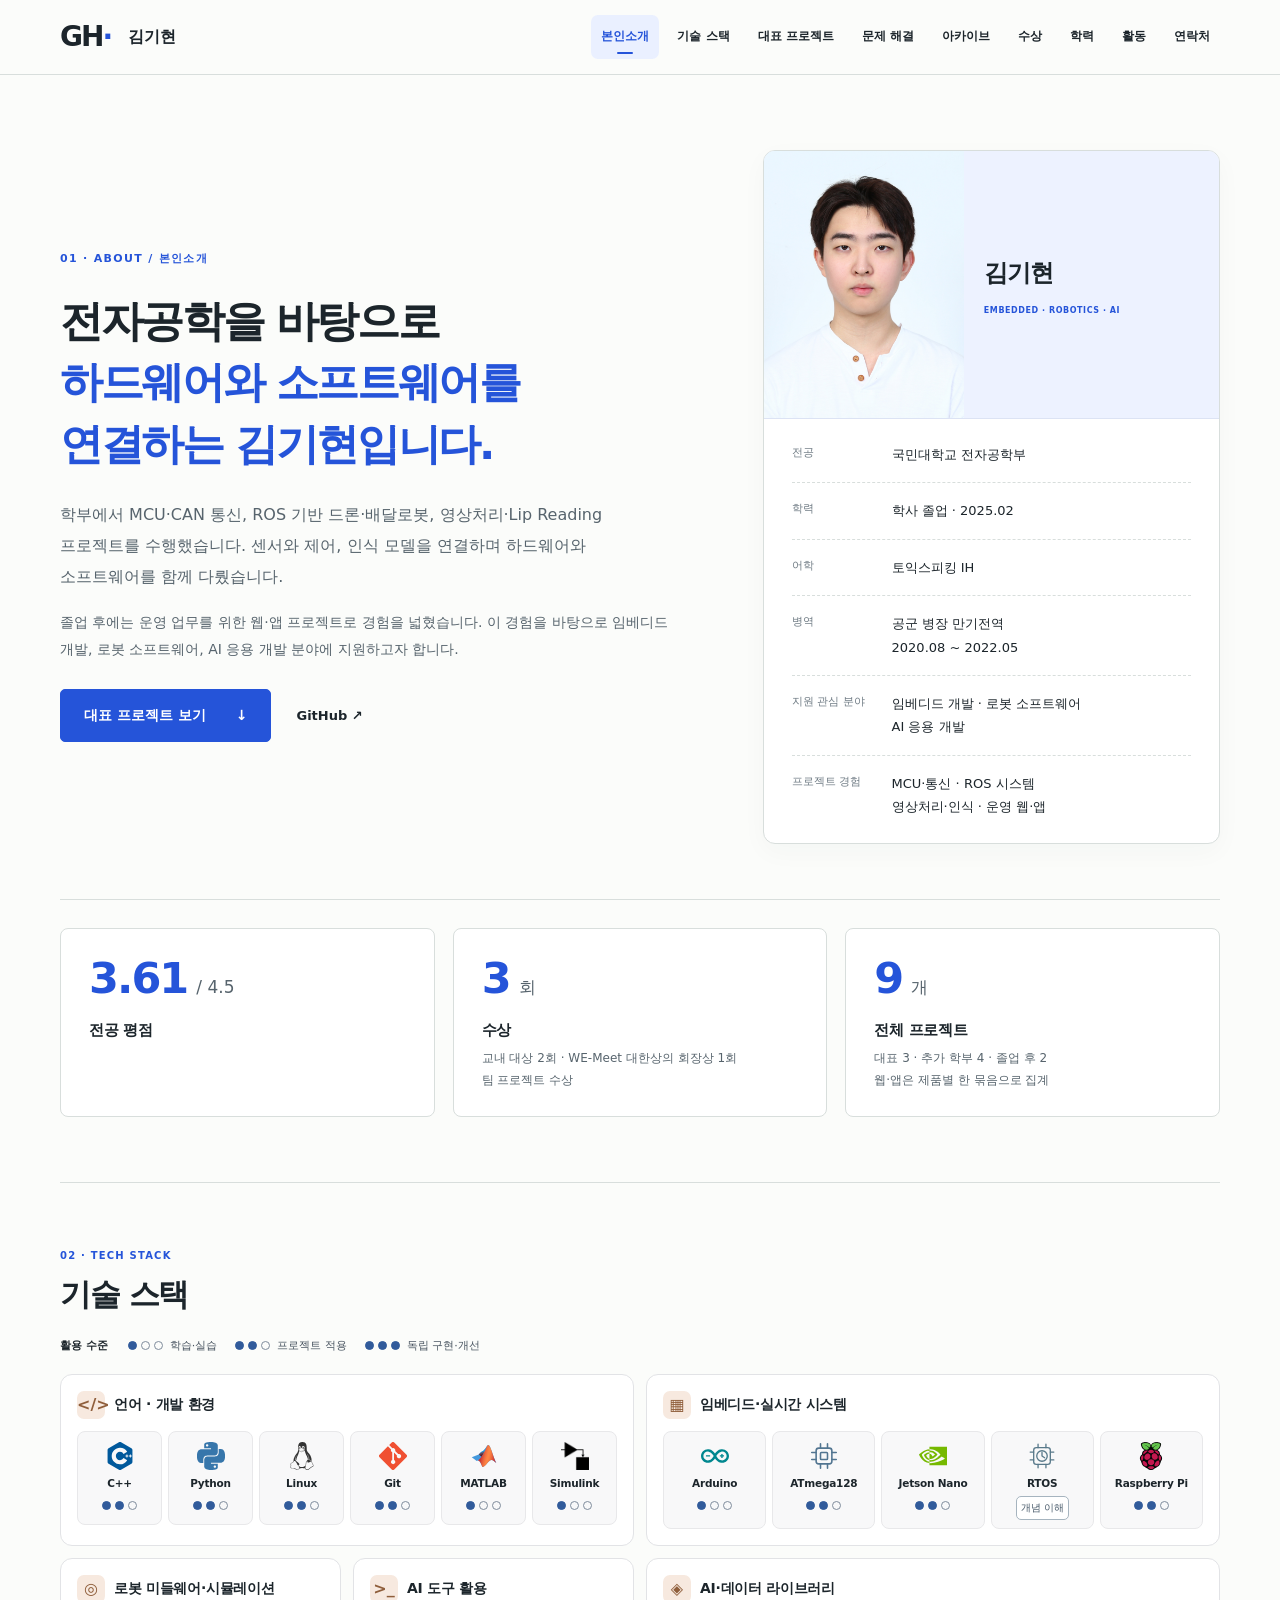
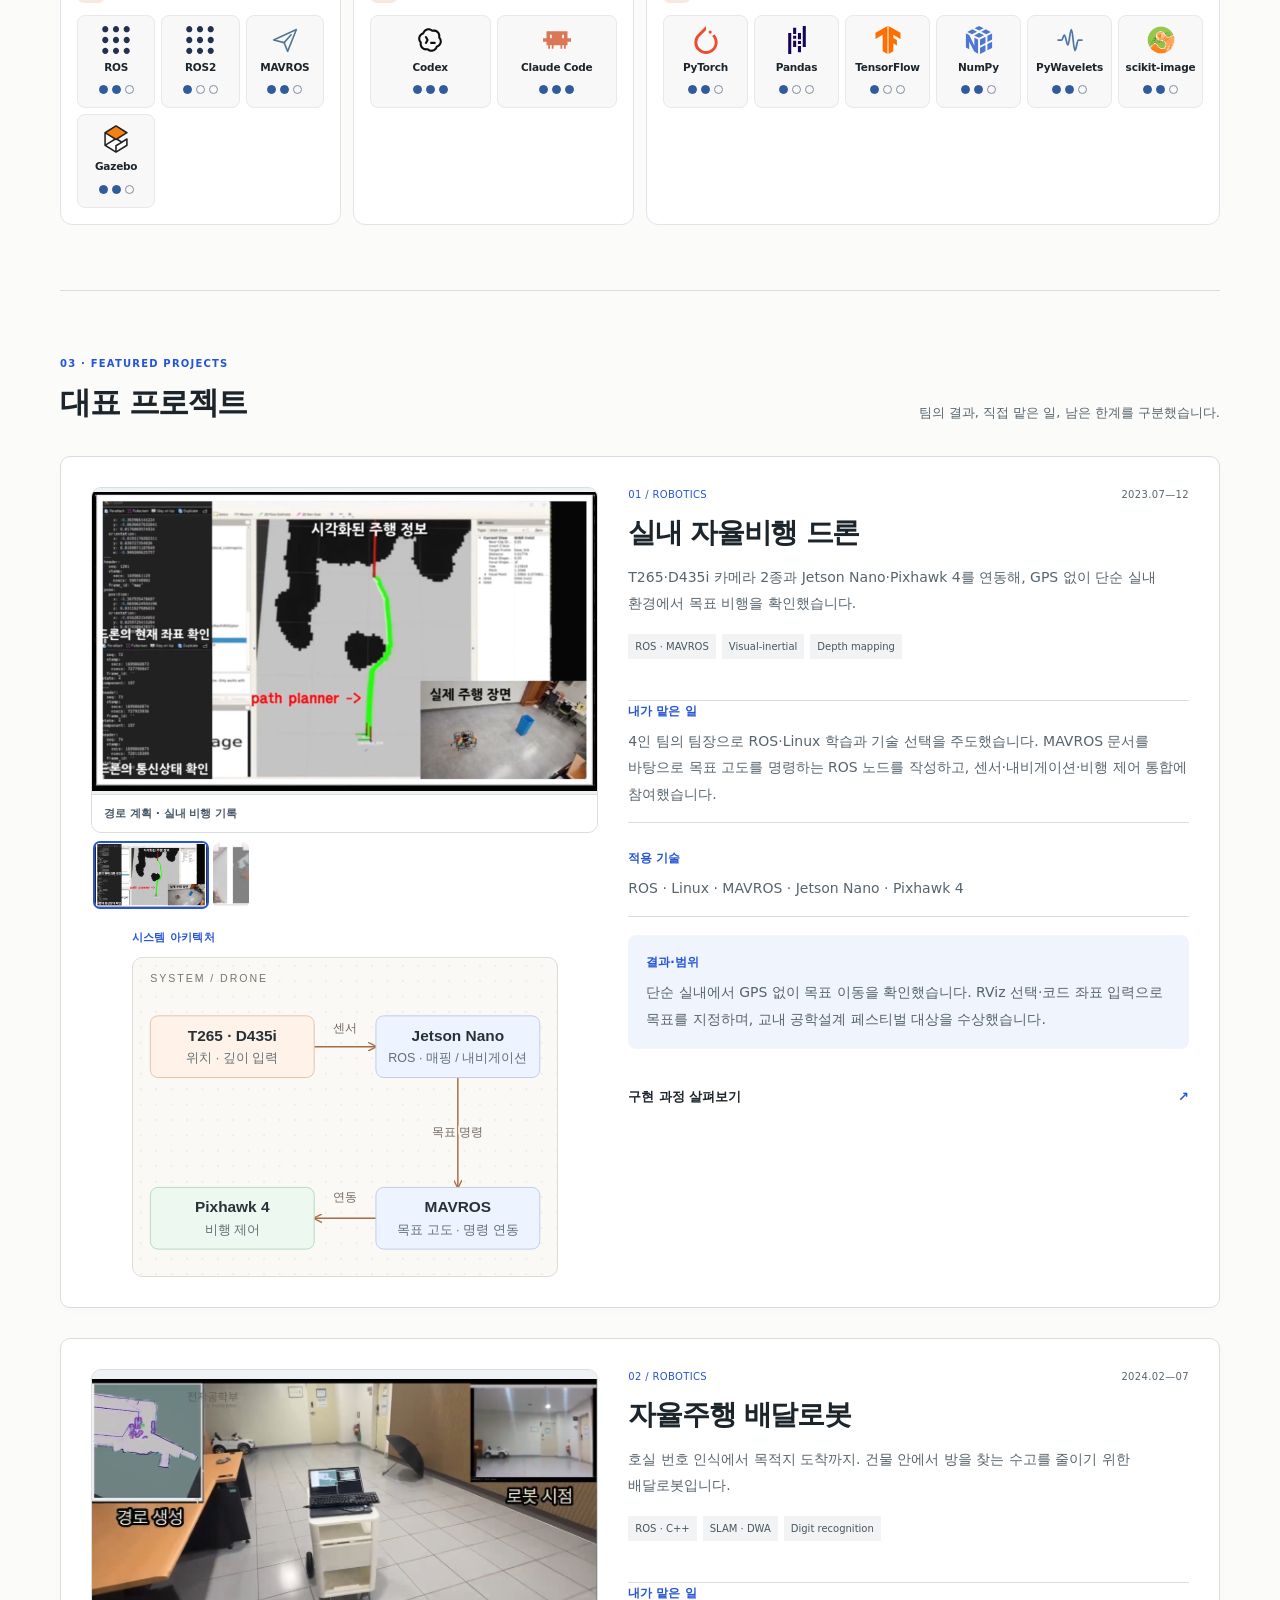
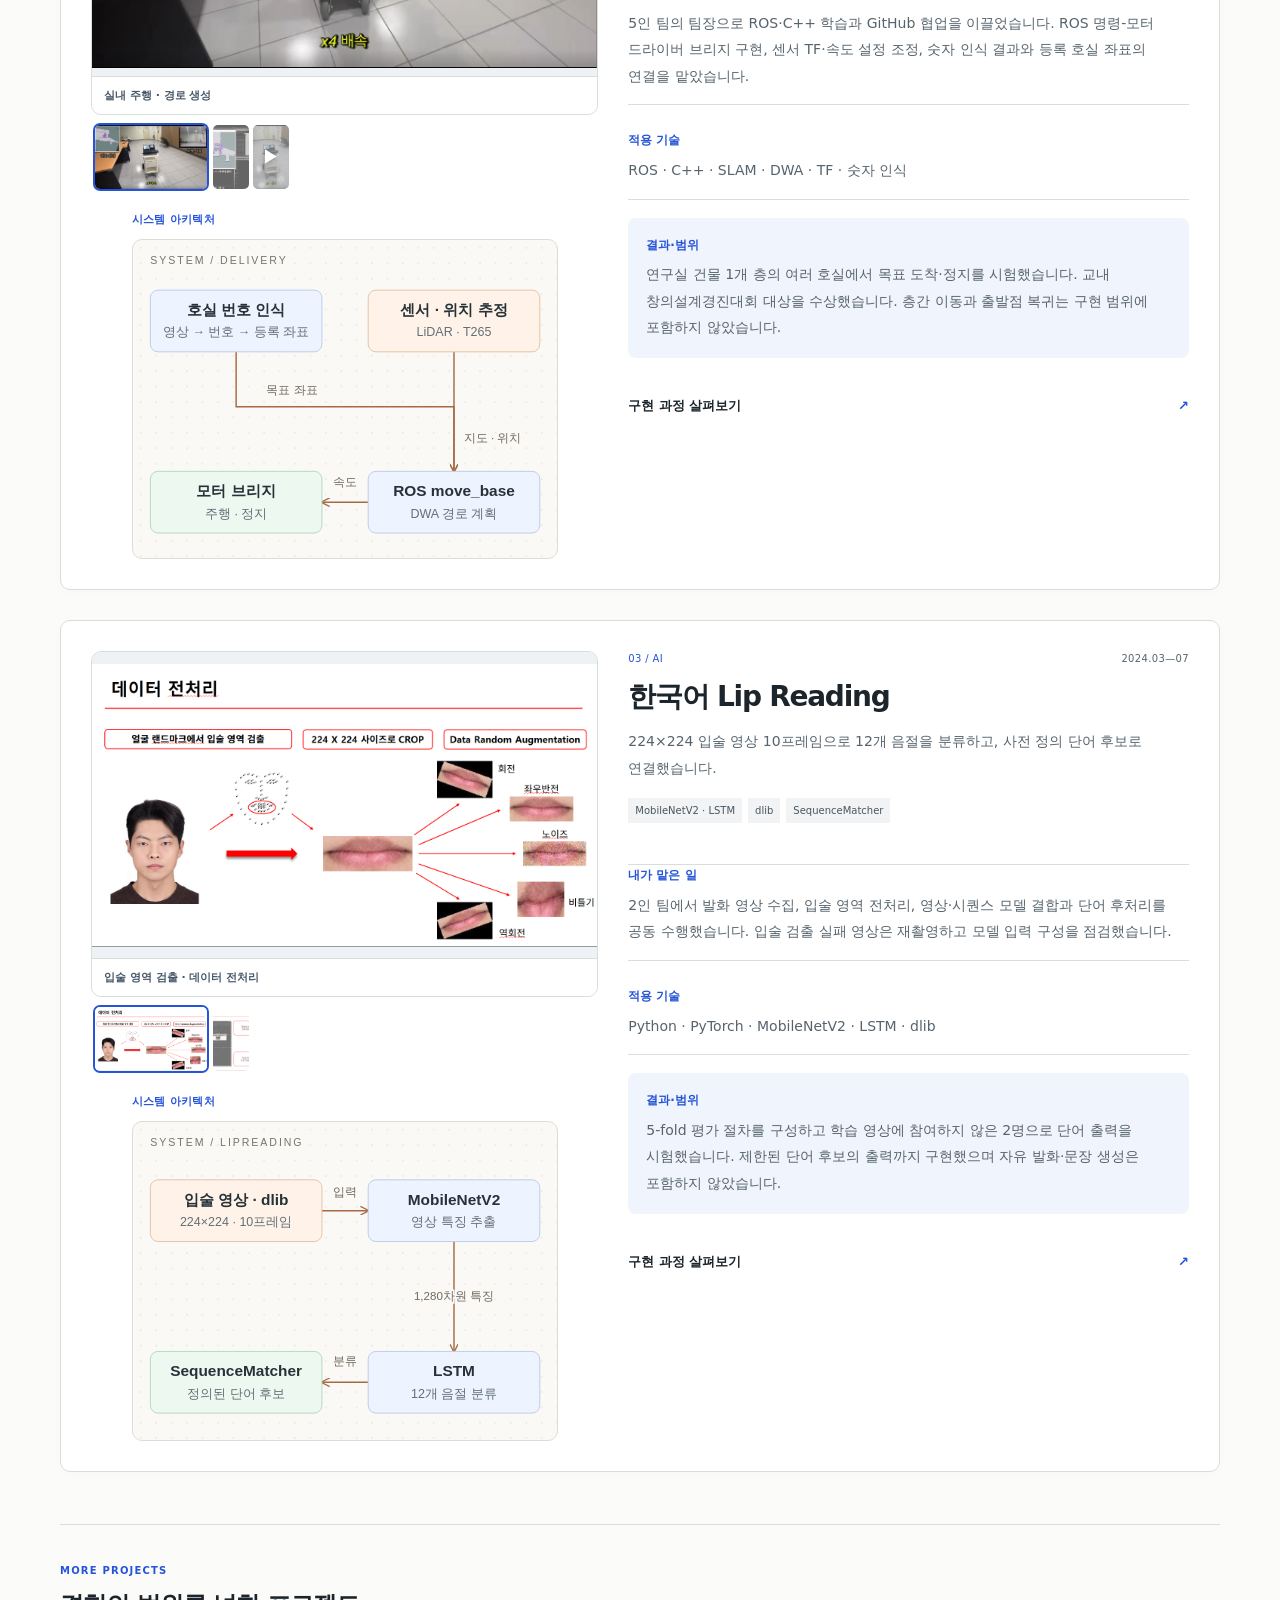
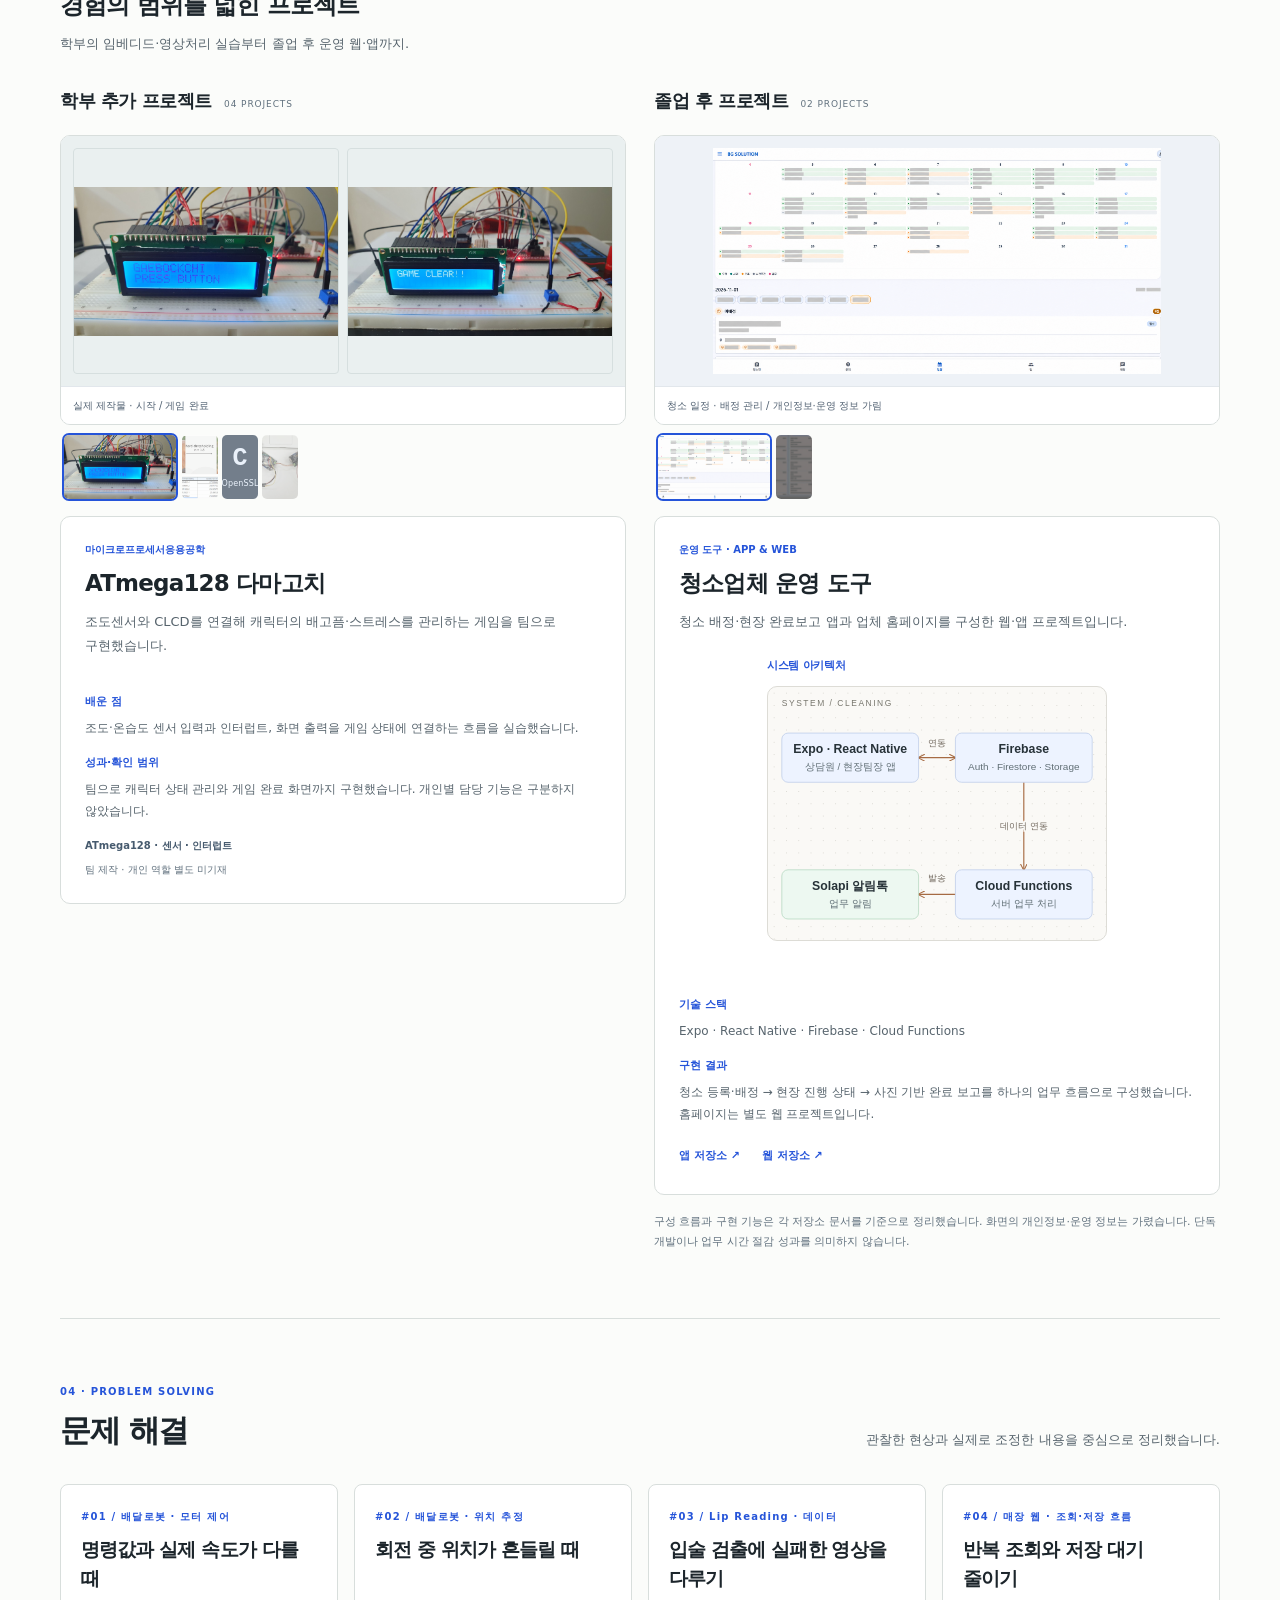
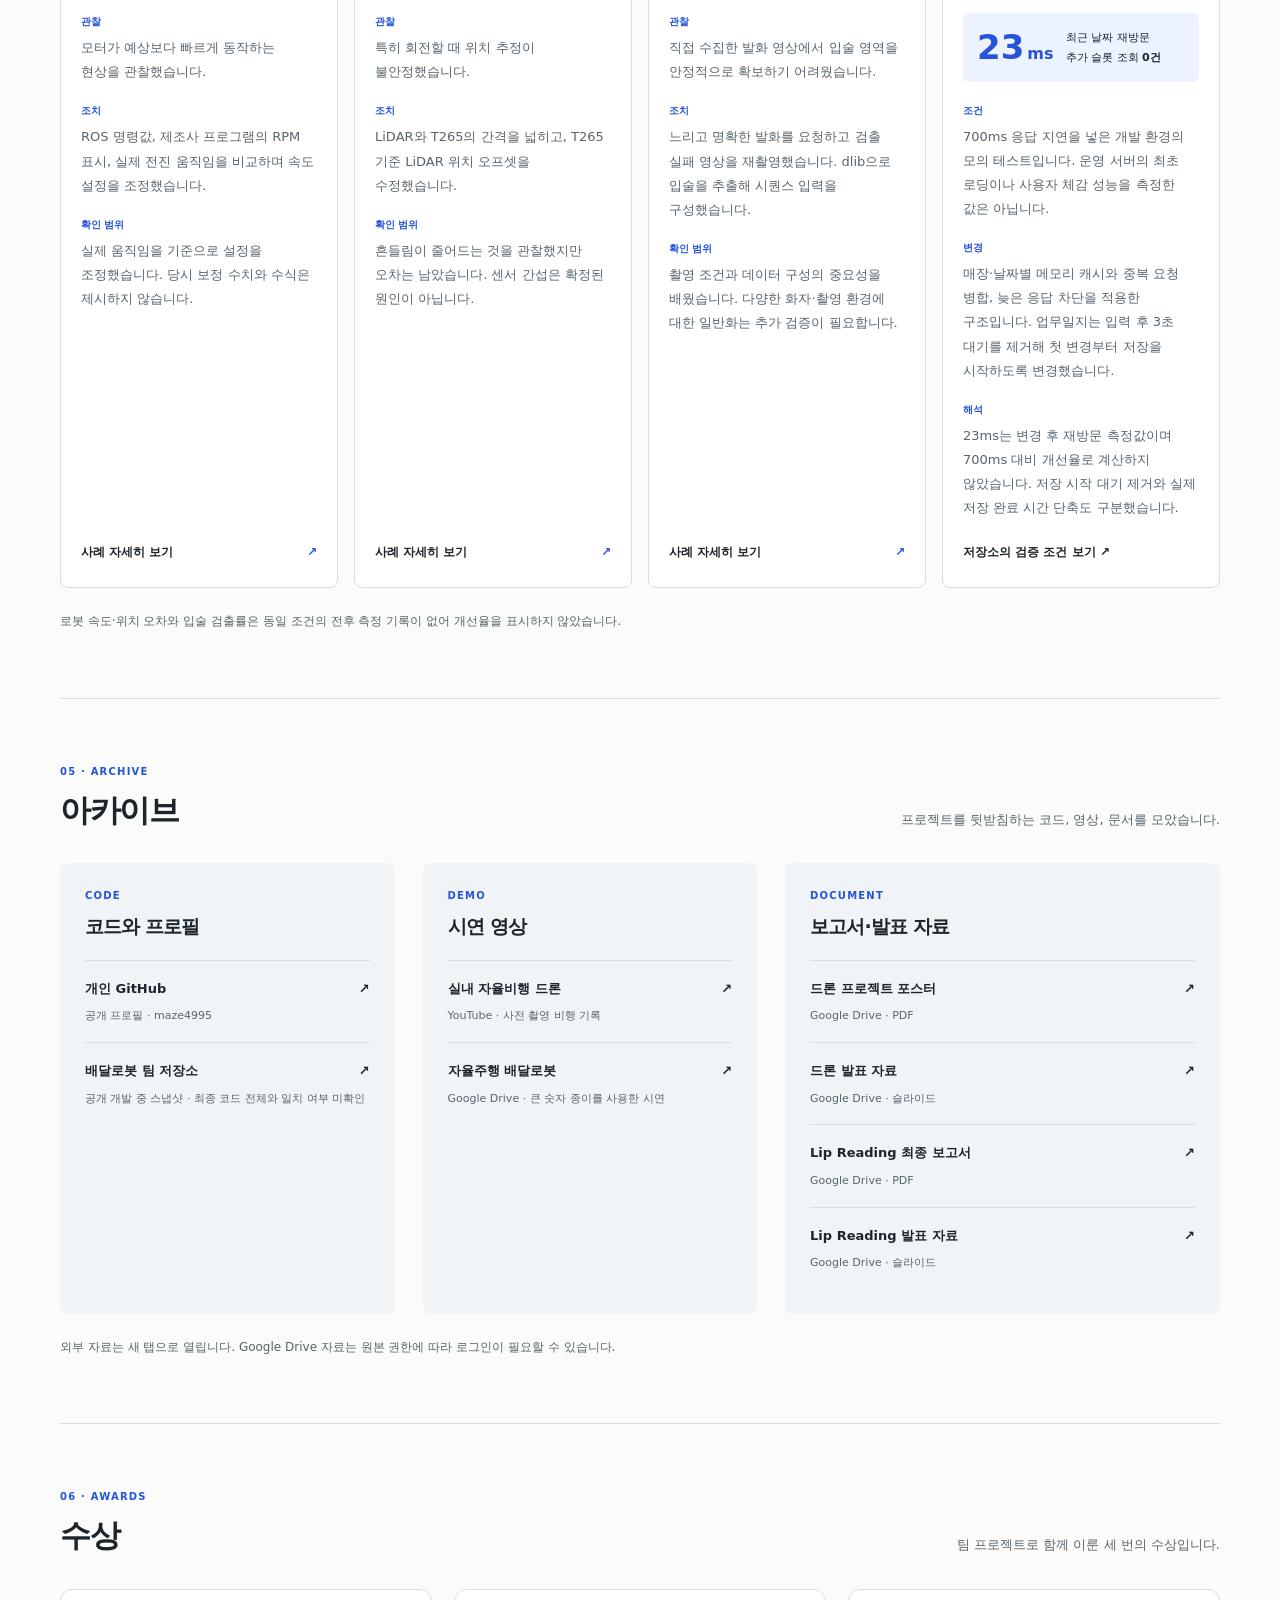
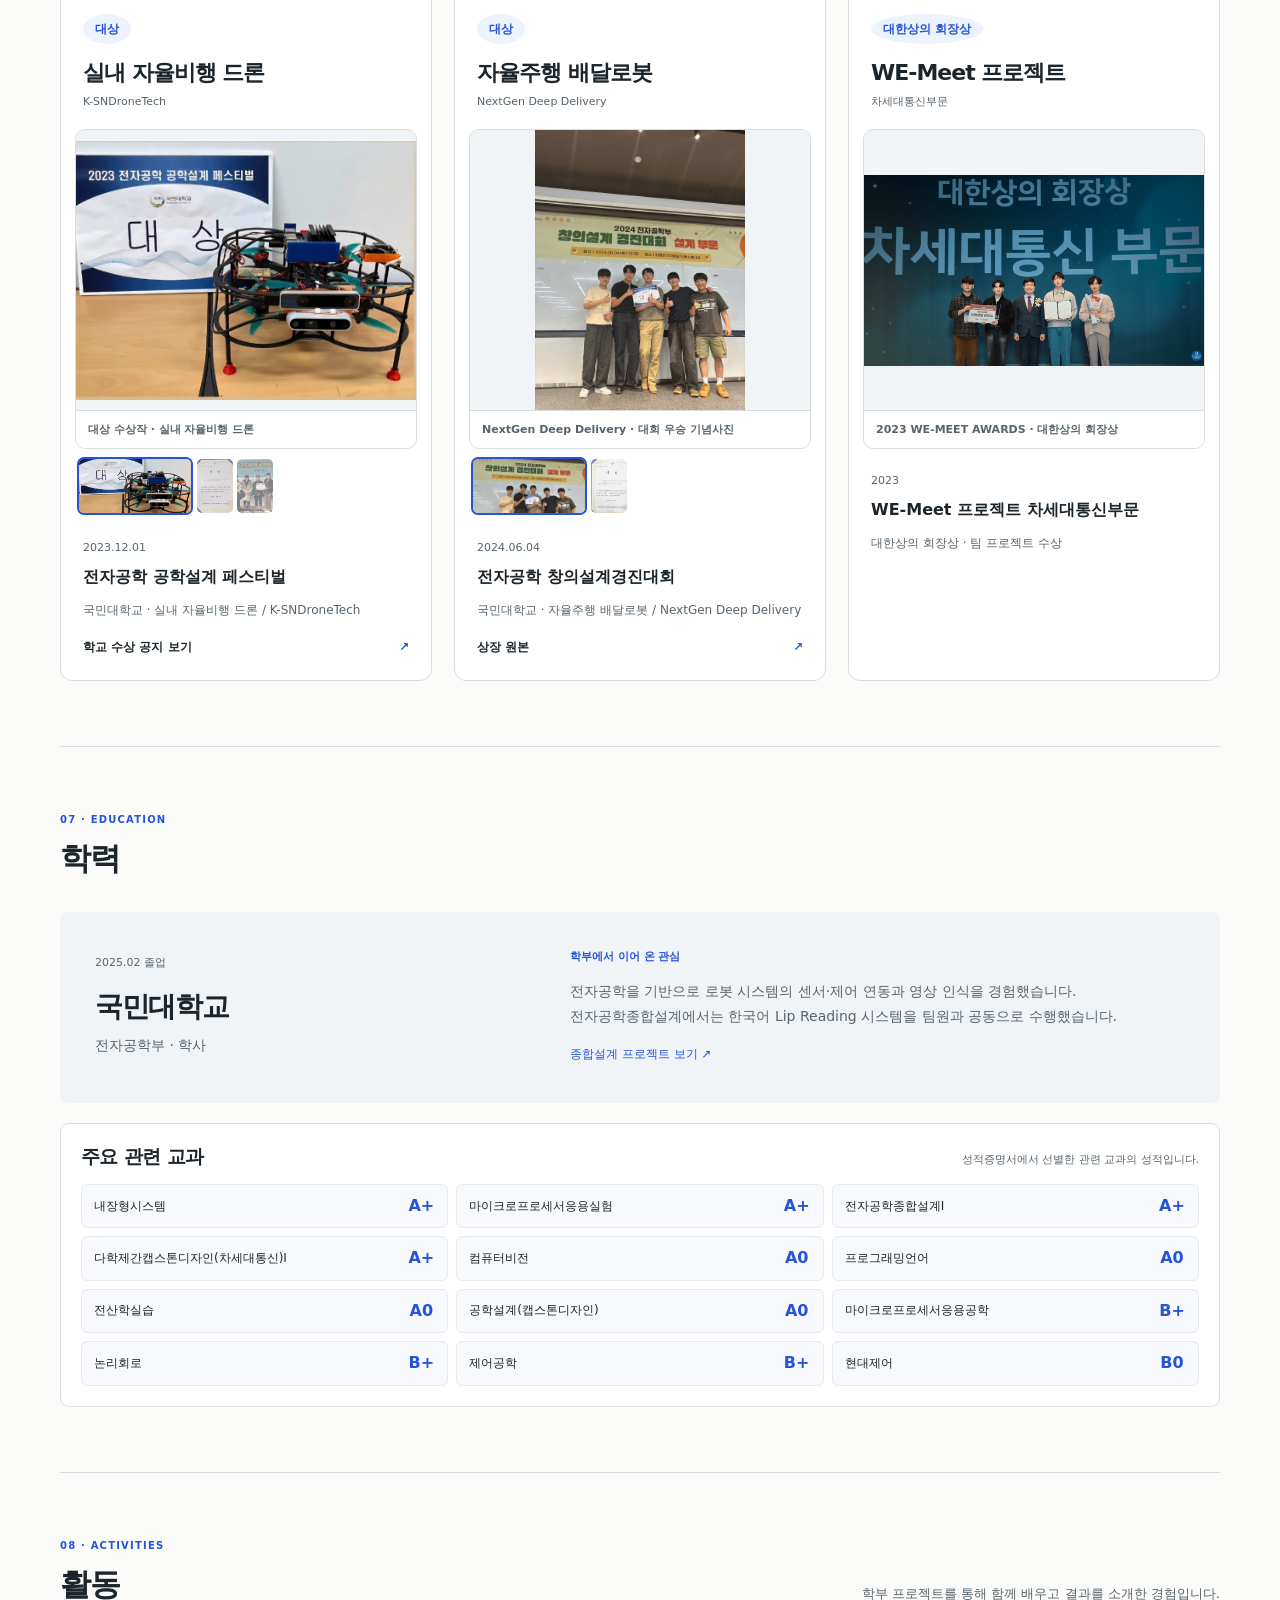
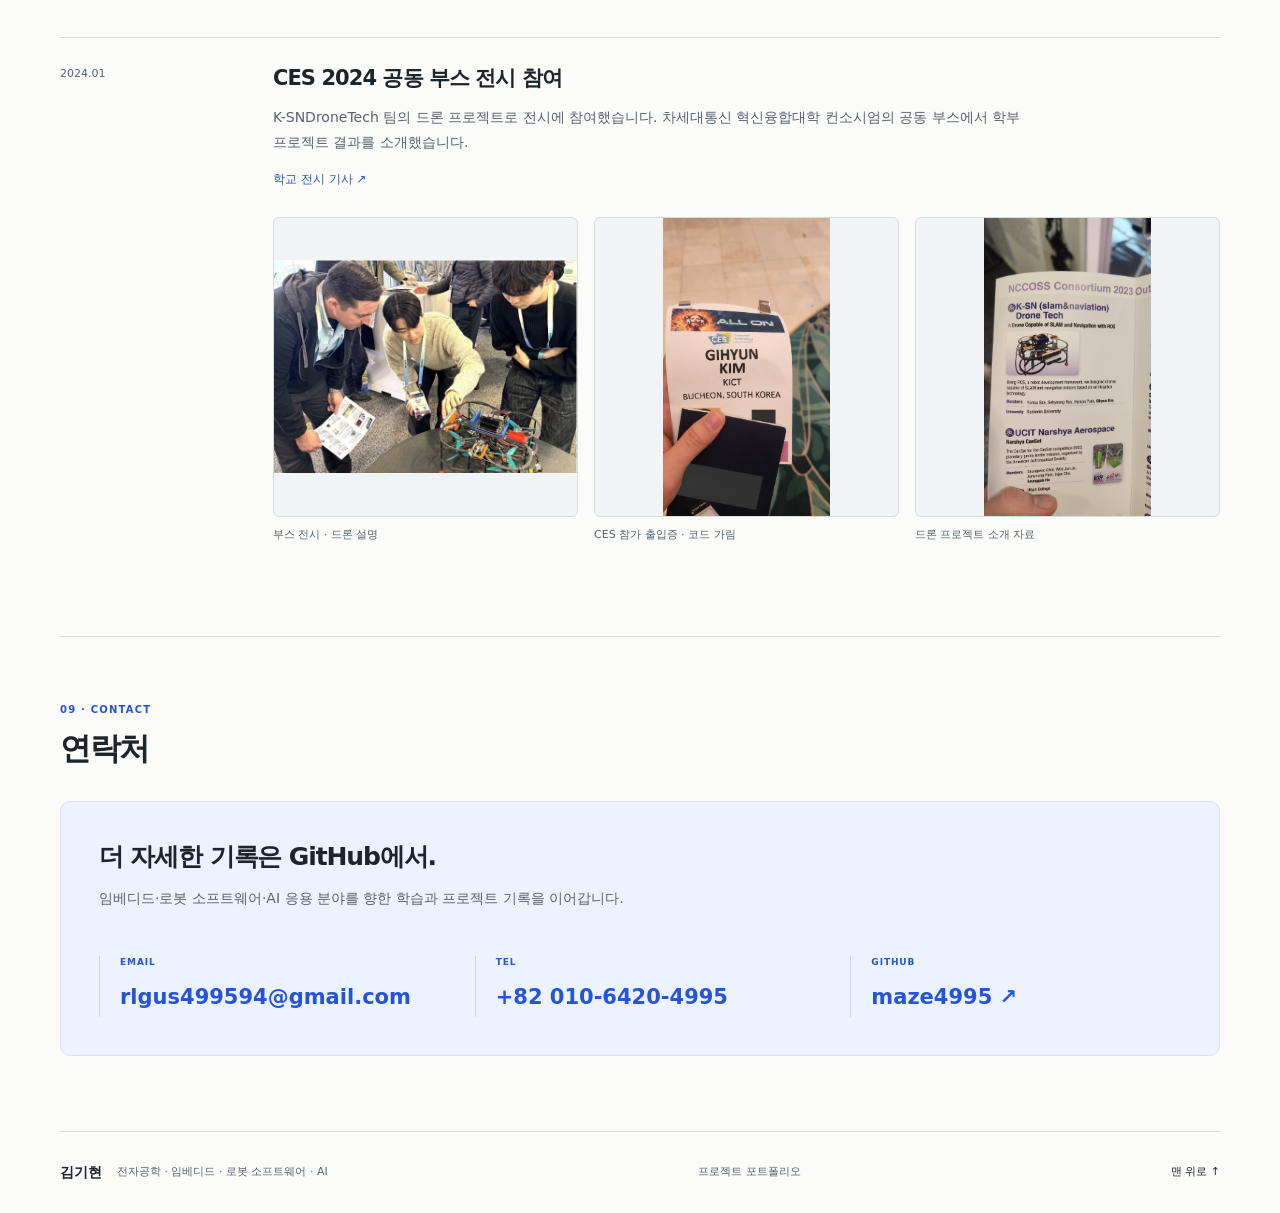
==== commit d846b6c5: "Add CES 2024 activity photo collage" ====
--- a/index.html
+++ b/index.html
@@ -1,6 +1,6 @@
 <!doctype html>
 <html lang="ko"><head><meta charset="utf-8"><meta name="viewport" content="width=device-width,initial-scale=1">
-<title>임베디드·로봇 소프트웨어·AI 포트폴리오 | 김기현</title><meta name="description" content="김기현의 전자공학 기반 임베디드·로봇 소프트웨어·AI 프로젝트 경험과 지원 관심 분야. 대표 프로젝트, 학부 및 졸업 후 웹·앱 개발 기록을 소개합니다."><meta name="robots" content="noindex,nofollow"><meta name="theme-color" content="#fbfcfa"><link rel="icon" href="assets/favicon.svg" type="image/svg+xml"><link rel="stylesheet" href="style.css"><link rel="stylesheet" href="portfolio.css?v=secondary-autoplay-20261111"></head>
+<title>임베디드·로봇 소프트웨어·AI 포트폴리오 | 김기현</title><meta name="description" content="김기현의 전자공학 기반 임베디드·로봇 소프트웨어·AI 프로젝트 경험과 지원 관심 분야. 대표 프로젝트, 학부 및 졸업 후 웹·앱 개발 기록을 소개합니다."><meta name="robots" content="noindex,nofollow"><meta name="theme-color" content="#fbfcfa"><link rel="icon" href="assets/favicon.svg" type="image/svg+xml"><link rel="stylesheet" href="style.css"><link rel="stylesheet" href="portfolio.css?v=ces-collage-20261112"></head>
 <body><a class="skip" href="#main">본문으로 건너뛰기</a><header><nav class="nav wrap" aria-label="주 메뉴"><a class="brand" href="#about" aria-label="김기현 포트폴리오 홈"><span class="monogram">GH<span>·</span></span><span>김기현</span></a><div class="desktop-sections"><a href="#about">본인소개</a><a href="#stack">기술 스택</a><a href="#projects">대표 프로젝트</a><a href="#problem-solving">문제 해결</a><a href="#archive">아카이브</a><a href="#awards">수상</a><a href="#education">학력</a><a href="#activities">활동</a><a href="#contact">연락처</a></div><details class="mobile-menu"><summary aria-controls="mobile-sections">섹션 메뉴 <span class="menu-icon" aria-hidden="true"></span></summary><div class="mobile-sections" id="mobile-sections"><a href="#about">본인소개</a><a href="#stack">기술 스택</a><a href="#projects">대표 프로젝트</a><a href="#problem-solving">문제 해결</a><a href="#archive">아카이브</a><a href="#awards">수상</a><a href="#education">학력</a><a href="#activities">활동</a><a href="#contact">연락처</a></div></details></nav></header>
 <main id="main">
 <section id="about" class="profile-section wrap" aria-labelledby="about-title">
@@ -120,7 +120,13 @@
 <li><span class="course-name">제어공학</span><strong class="course-grade" aria-label="성적 B+">B+</strong></li>
 <li><span class="course-name">현대제어</span><strong class="course-grade" aria-label="성적 B0">B0</strong></li>
 </ul></section></section>
-<section id="activities" class="portfolio-section wrap"><div class="section-heading"><div><p class="eyebrow">08 · ACTIVITIES</p><h2>활동</h2></div><p>학부 프로젝트를 통해 함께 배우고 결과를 소개한 경험입니다.</p></div><ol class="activity-list"><li><span class="record-date">2024.01</span><div><h3>CES 2024 공동 부스 전시 참여</h3><p>K-SNDroneTech 팀의 드론 프로젝트로 전시에 참여했습니다. 차세대통신 혁신융합대학 컨소시엄의 공동 부스에서 학부 프로젝트 결과를 소개했습니다.</p><a href="https://ee.kookmin.ac.kr/community/board/ee_news/325" target="_blank" rel="noopener noreferrer">학교 전시 기사 <span aria-hidden="true">↗</span><span class="sr-only"> (새 탭)</span></a></div></li></ol></section>
+<section id="activities" class="portfolio-section wrap"><div class="section-heading"><div><p class="eyebrow">08 · ACTIVITIES</p><h2>활동</h2></div><p>학부 프로젝트를 통해 함께 배우고 결과를 소개한 경험입니다.</p></div><ol class="activity-list"><li><span class="record-date">2024.01</span><div><h3>CES 2024 공동 부스 전시 참여</h3><p>K-SNDroneTech 팀의 드론 프로젝트로 전시에 참여했습니다. 차세대통신 혁신융합대학 컨소시엄의 공동 부스에서 학부 프로젝트 결과를 소개했습니다.</p><a href="https://ee.kookmin.ac.kr/community/board/ee_news/325" target="_blank" rel="noopener noreferrer">학교 전시 기사 <span aria-hidden="true">↗</span><span class="sr-only"> (새 탭)</span></a>
+<div class="ces-collage" role="group" aria-label="CES 2024 전시 사진">
+  <figure><a href="assets/evidence/ces-2024-booth-demo.jpg" target="_blank" rel="noopener noreferrer" aria-label="CES 2024 부스 전시 사진 크게 보기 (새 탭)"><img src="assets/evidence/ces-2024-booth-demo.jpg" width="648" height="458" alt="CES 2024 공동 부스에서 방문객에게 드론을 설명하는 모습" loading="lazy" decoding="async"></a><figcaption>부스 전시 · 드론 설명</figcaption></figure>
+  <figure><a href="assets/evidence/ces-2024-attendee-badge-redacted.jpg" target="_blank" rel="noopener noreferrer" aria-label="CES 참가 출입증 사진 크게 보기 (새 탭)"><img src="assets/evidence/ces-2024-attendee-badge-redacted.jpg" width="941" height="1671" alt="CES 참가 출입증. QR과 항공 바코드는 가림 처리" loading="lazy" decoding="async"></a><figcaption>CES 참가 출입증 · 코드 가림</figcaption></figure>
+  <figure><a href="assets/evidence/ces-2024-drone-brochure.jpg" target="_blank" rel="noopener noreferrer" aria-label="드론 프로젝트 전시 브로슈어 크게 보기 (새 탭)"><img src="assets/evidence/ces-2024-drone-brochure.jpg" width="901" height="1600" alt="드론의 SLAM과 실내 자율비행 기술이 소개된 전시 브로슈어" loading="lazy" decoding="async"></a><figcaption>드론 프로젝트 소개 자료</figcaption></figure>
+</div>
+</div></li></ol></section>
 <section id="contact" class="portfolio-section contact-section wrap"><div class="section-heading"><div><p class="eyebrow">09 · CONTACT</p><h2>연락처</h2></div></div><div class="contact-panel"><div><h3>더 자세한 기록은 GitHub에서.</h3><p>임베디드·로봇 소프트웨어·AI 응용 분야를 향한 학습과 프로젝트 기록을 이어갑니다.</p></div><a class="contact-email" href="mailto:rlgus499594@gmail.com"><span>EMAIL</span><strong>rlgus499594@gmail.com</strong></a><a class="contact-phone" href="tel:+821064204995"><span>TEL</span><strong>+82 010-6420-4995</strong></a><a href="https://github.com/maze4995" target="_blank" rel="noopener noreferrer"><span>GITHUB</span><strong>maze4995 ↗</strong><span class="sr-only">새 탭으로 GitHub 프로필 열기</span></a></div></section></main><footer class="wrap"><div><strong>김기현</strong><span>전자공학 · 임베디드 · 로봇 소프트웨어 · AI</span></div><p>프로젝트 포트폴리오</p><a href="#main">맨 위로 ↑</a></footer><script src="navigation.js" defer></script><script src="galleries.js?v=secondary-autoplay-20261111" defer></script></body></html>
 
 
--- a/portfolio.css
+++ b/portfolio.css
@@ -475,3 +475,17 @@
 
 /* Keep the project autoplay control aligned with the photo galleries. */
 .project-gallery-controls .gallery-toggle{left:12px;top:10px;transform:none}
+
+
+/* CES activity photos sit below the activity copy, with full-frame previews. */
+#activities .activity-list li>div{min-width:0}
+.ces-collage{display:grid;grid-template-columns:repeat(3,minmax(0,1fr));gap:16px;margin-top:24px}
+.ces-collage figure{min-width:0;margin:0}
+.activity-list .ces-collage a{display:flex;align-items:center;justify-content:center;width:100%;height:300px;margin:0;overflow:hidden;border:1px solid var(--line);border-radius:6px;background:#f1f4f7}
+.ces-collage img{display:block;width:100%;height:100%;object-fit:contain}
+.ces-collage figcaption{margin-top:9px;font-size:11px;line-height:1.7;color:var(--muted)}
+.activity-list .ces-collage a:focus-visible{outline:2px solid var(--accent);outline-offset:4px}
+@media(max-width:900px){.ces-collage{gap:12px}.activity-list .ces-collage a{height:250px}}
+@media(max-width:700px){.ces-collage{grid-template-columns:minmax(0,1fr);gap:20px}.activity-list .ces-collage a{height:360px}}
+@media(max-width:400px){.activity-list .ces-collage a{height:320px}}
+@media print{.ces-collage{grid-template-columns:repeat(3,minmax(0,1fr));gap:3mm;break-inside:avoid}.activity-list .ces-collage a{height:48mm}.ces-collage figcaption{font-size:8pt}}
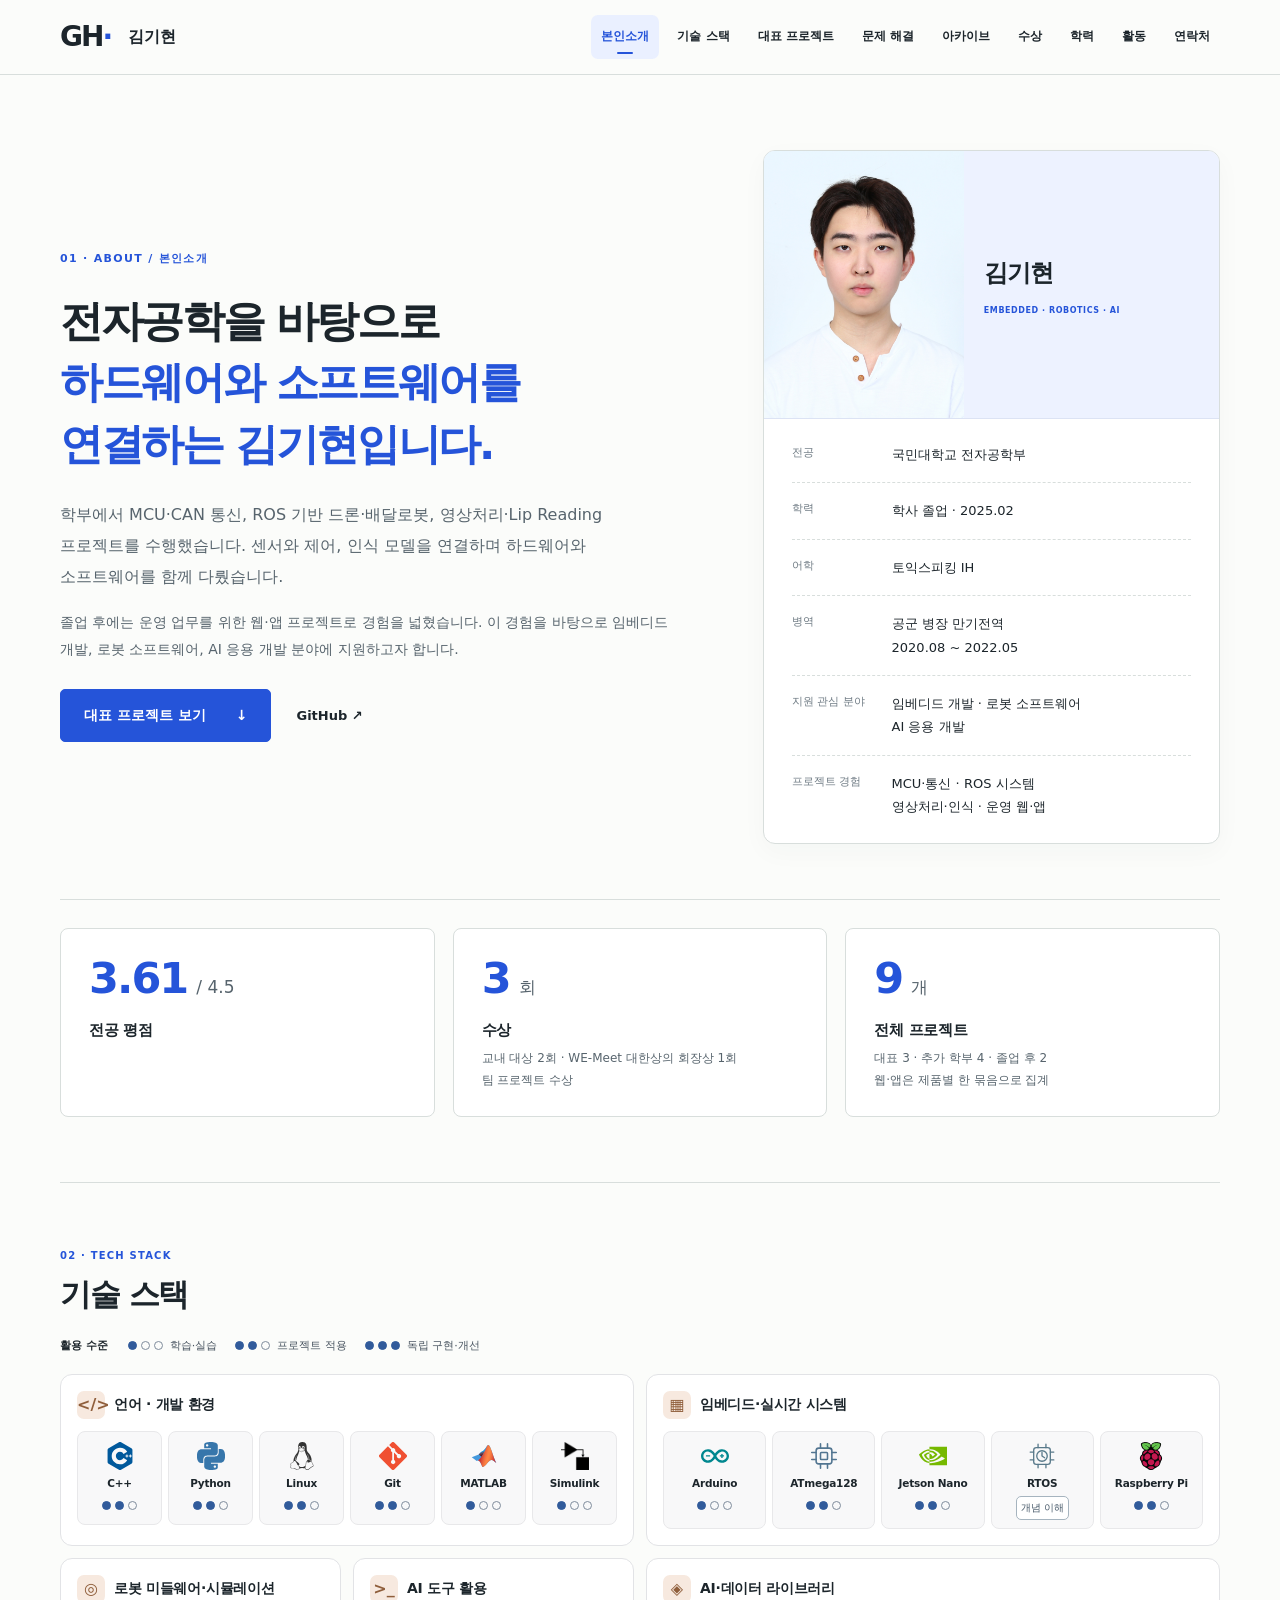
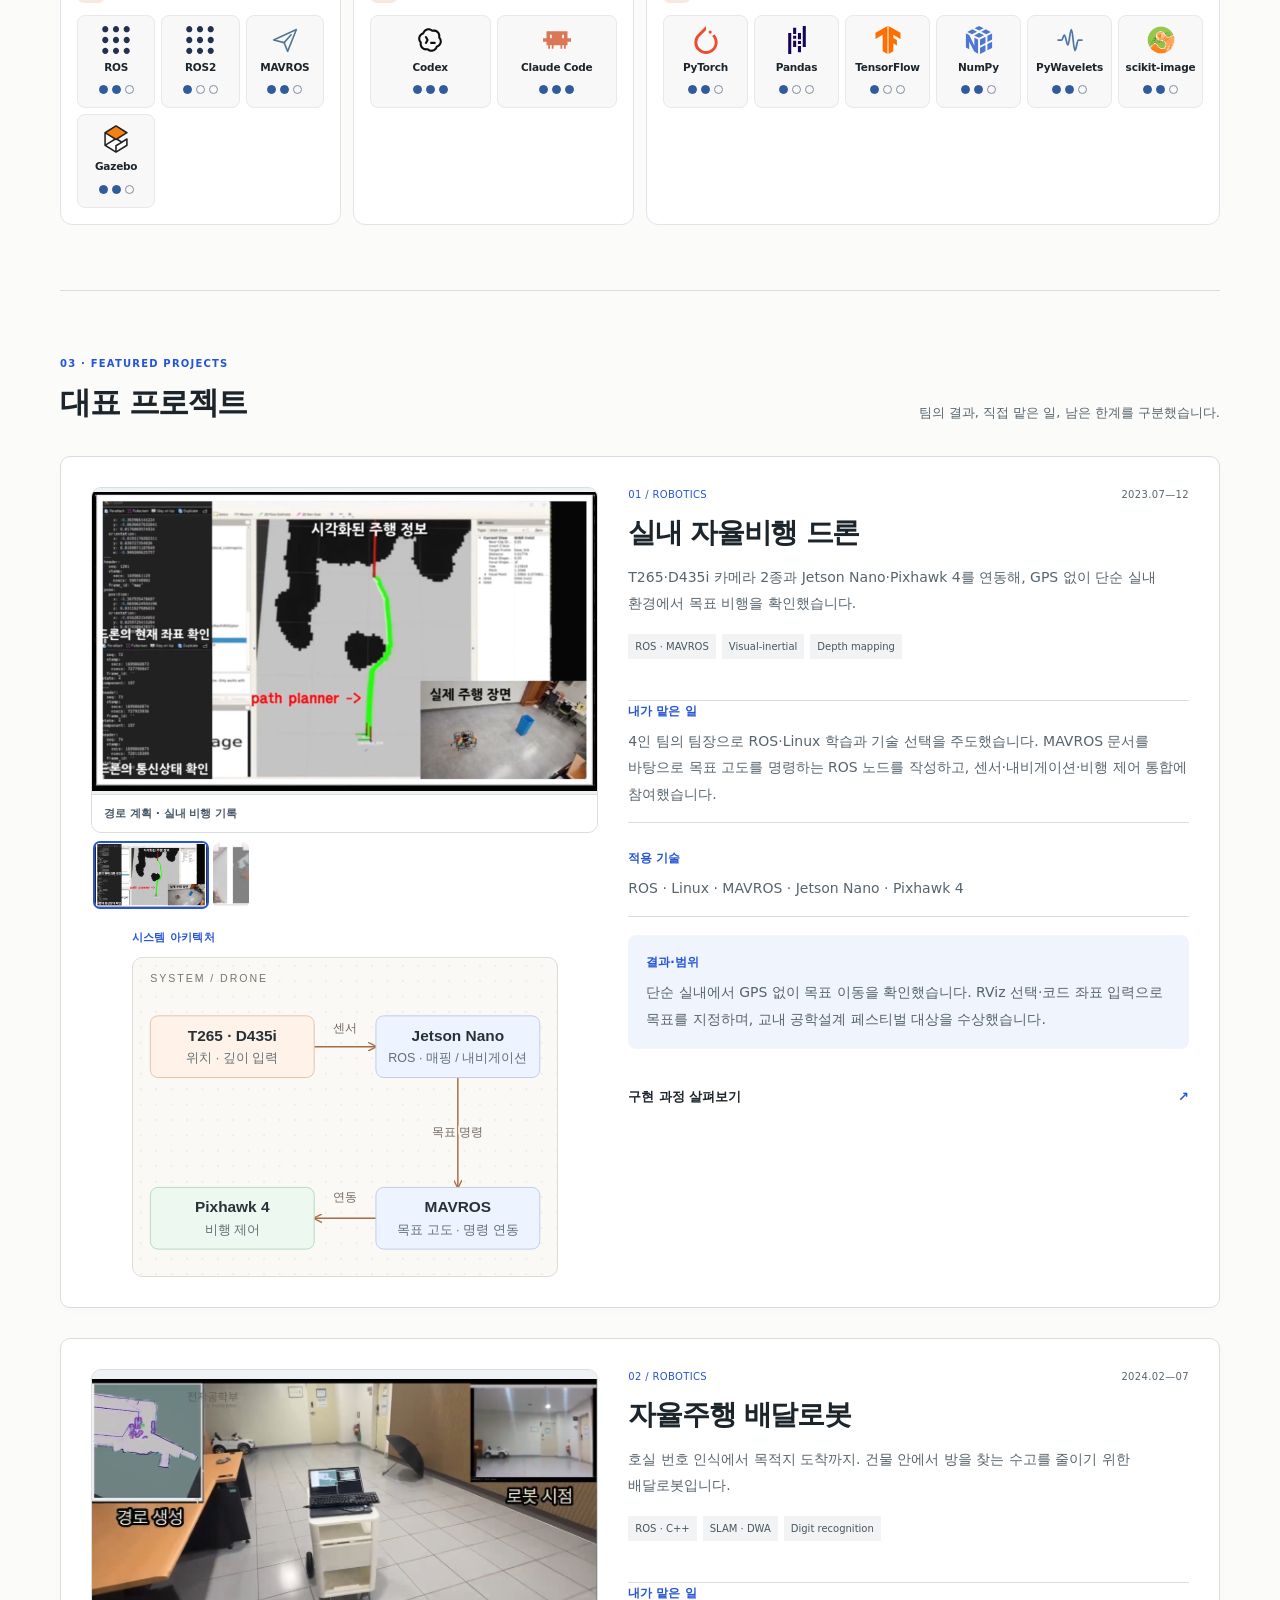
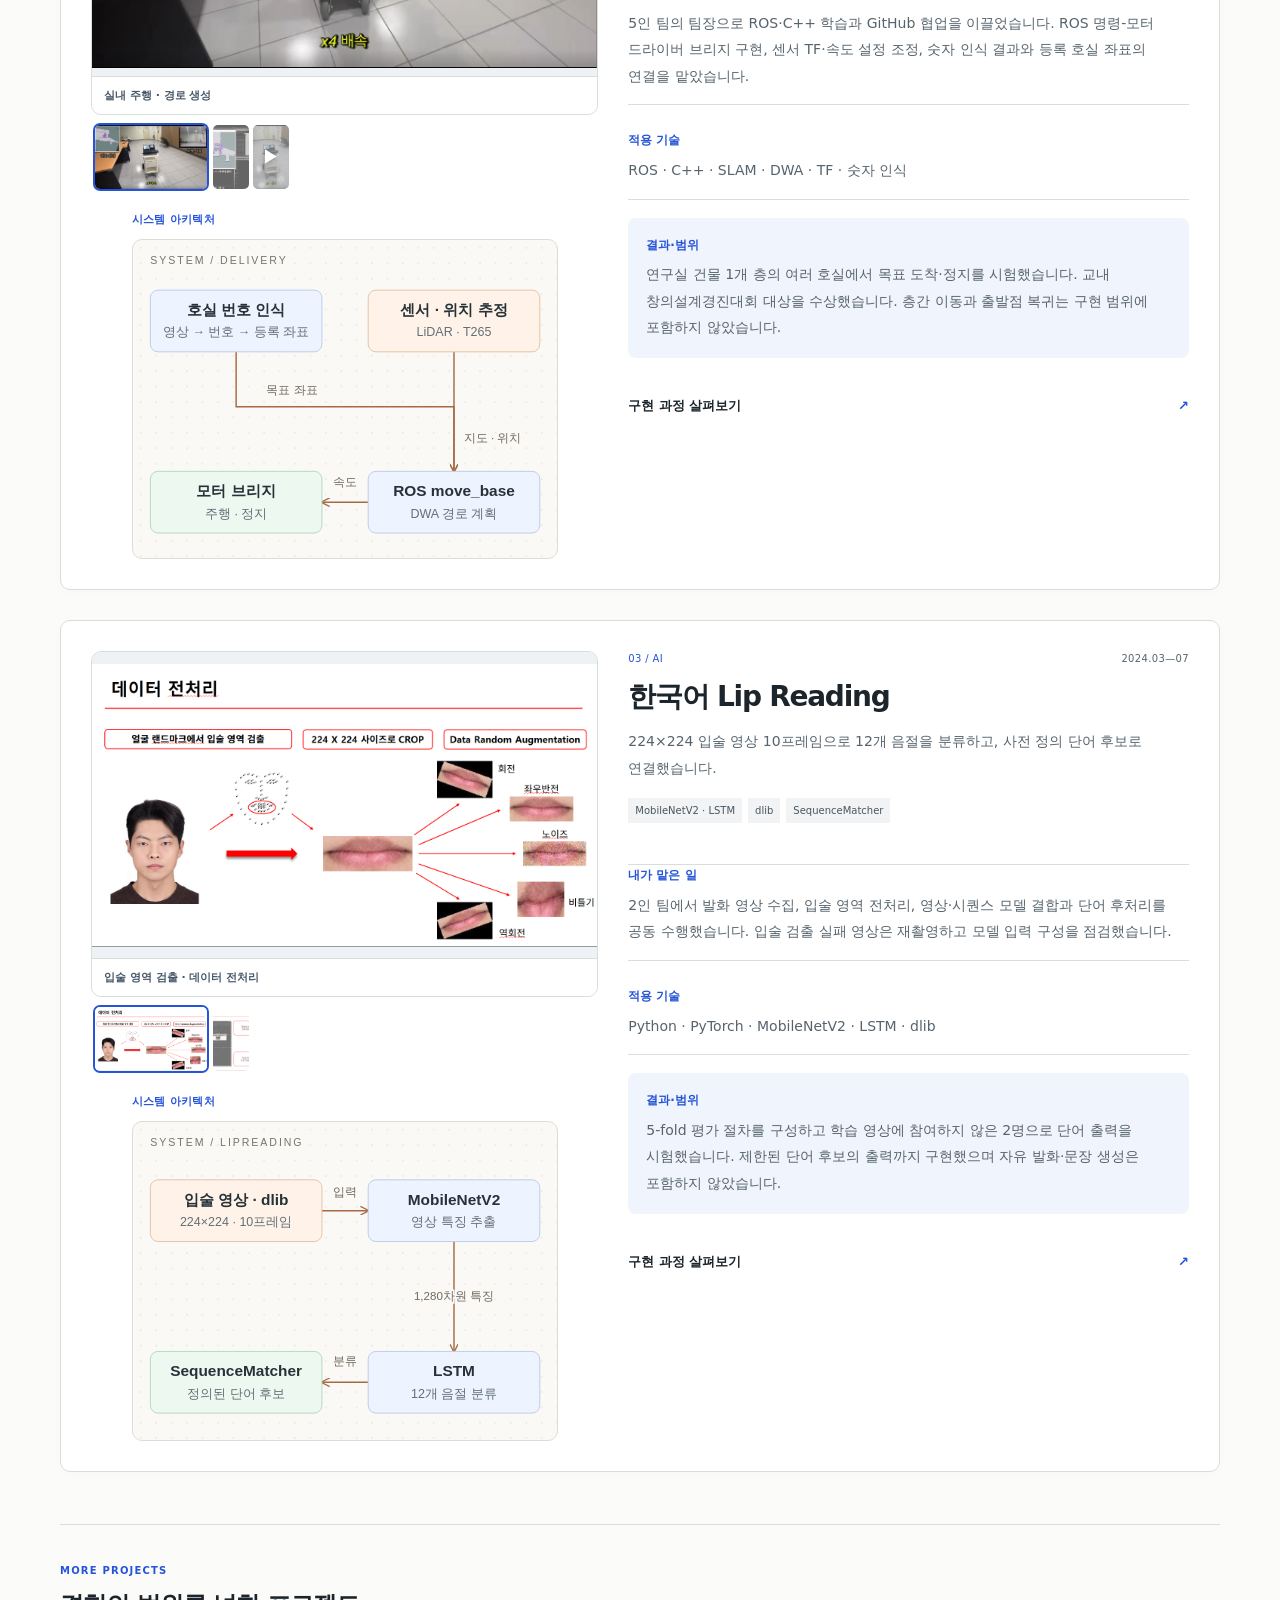
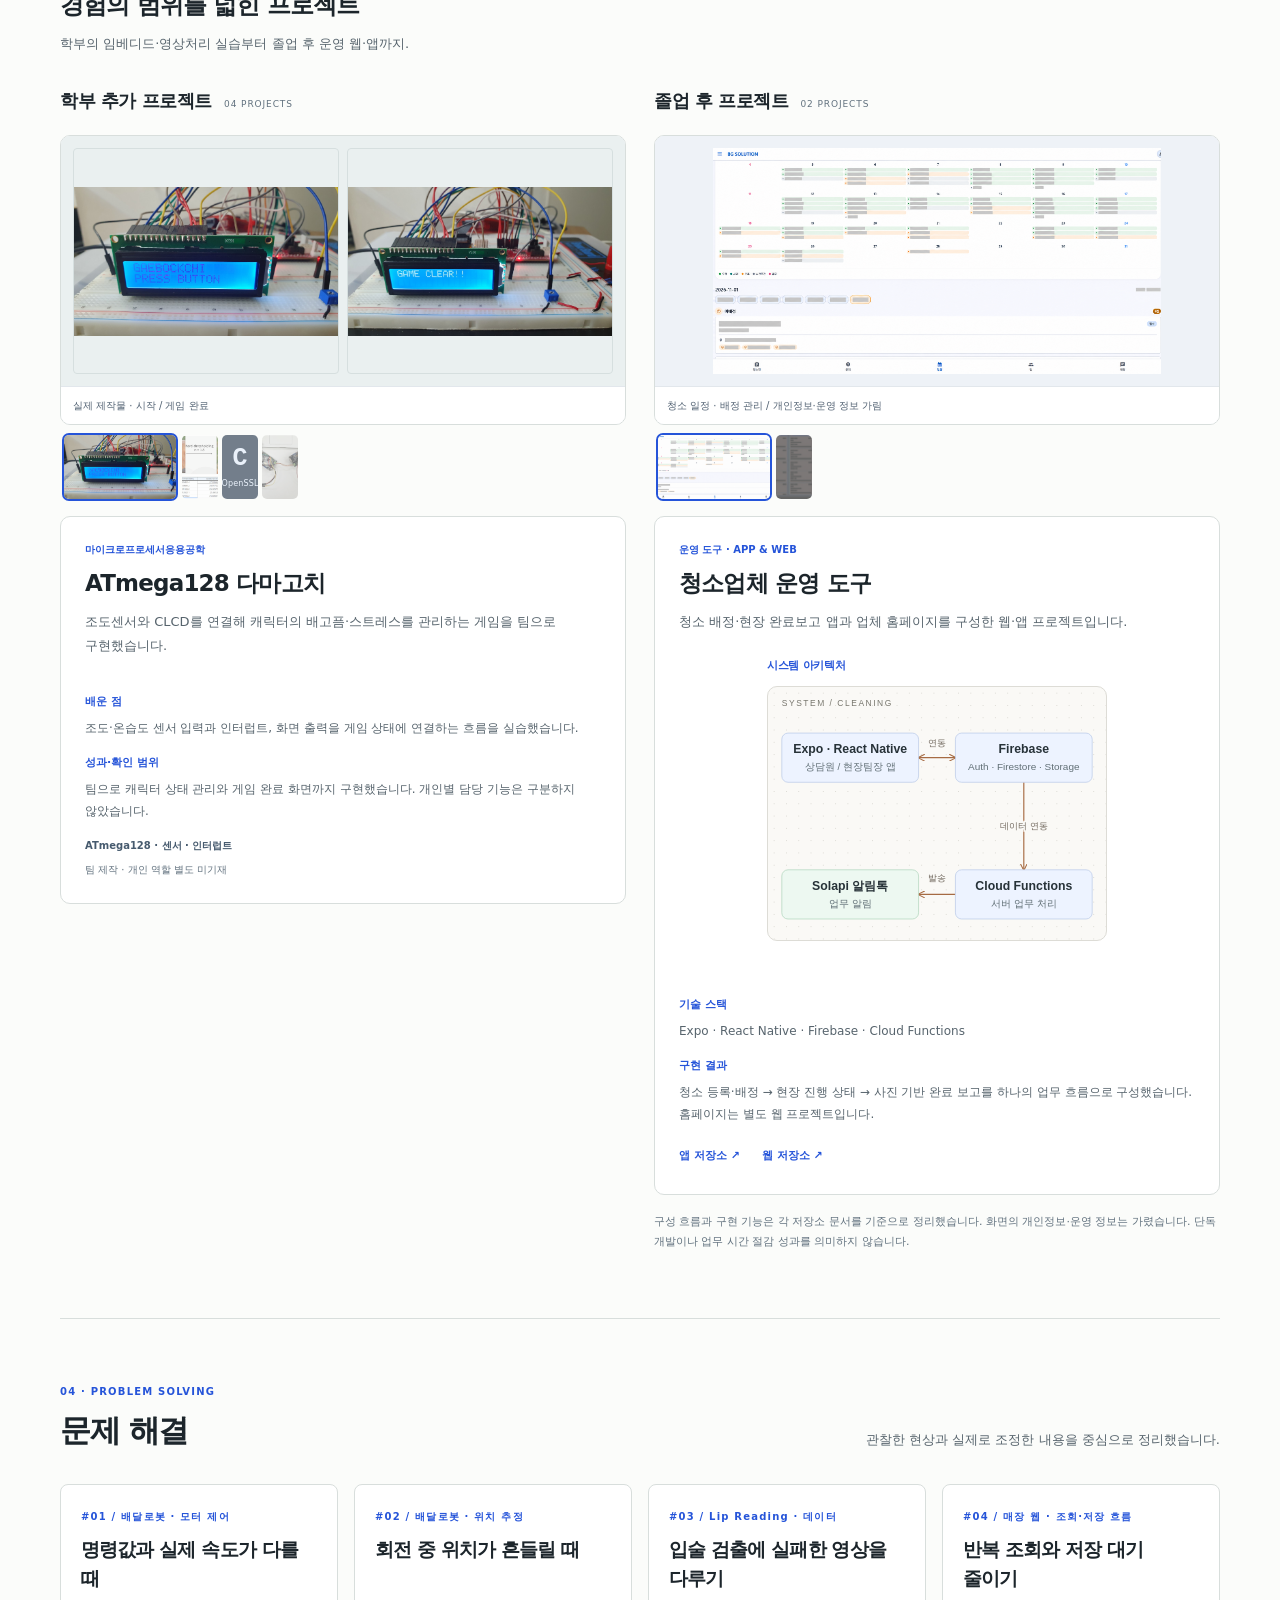
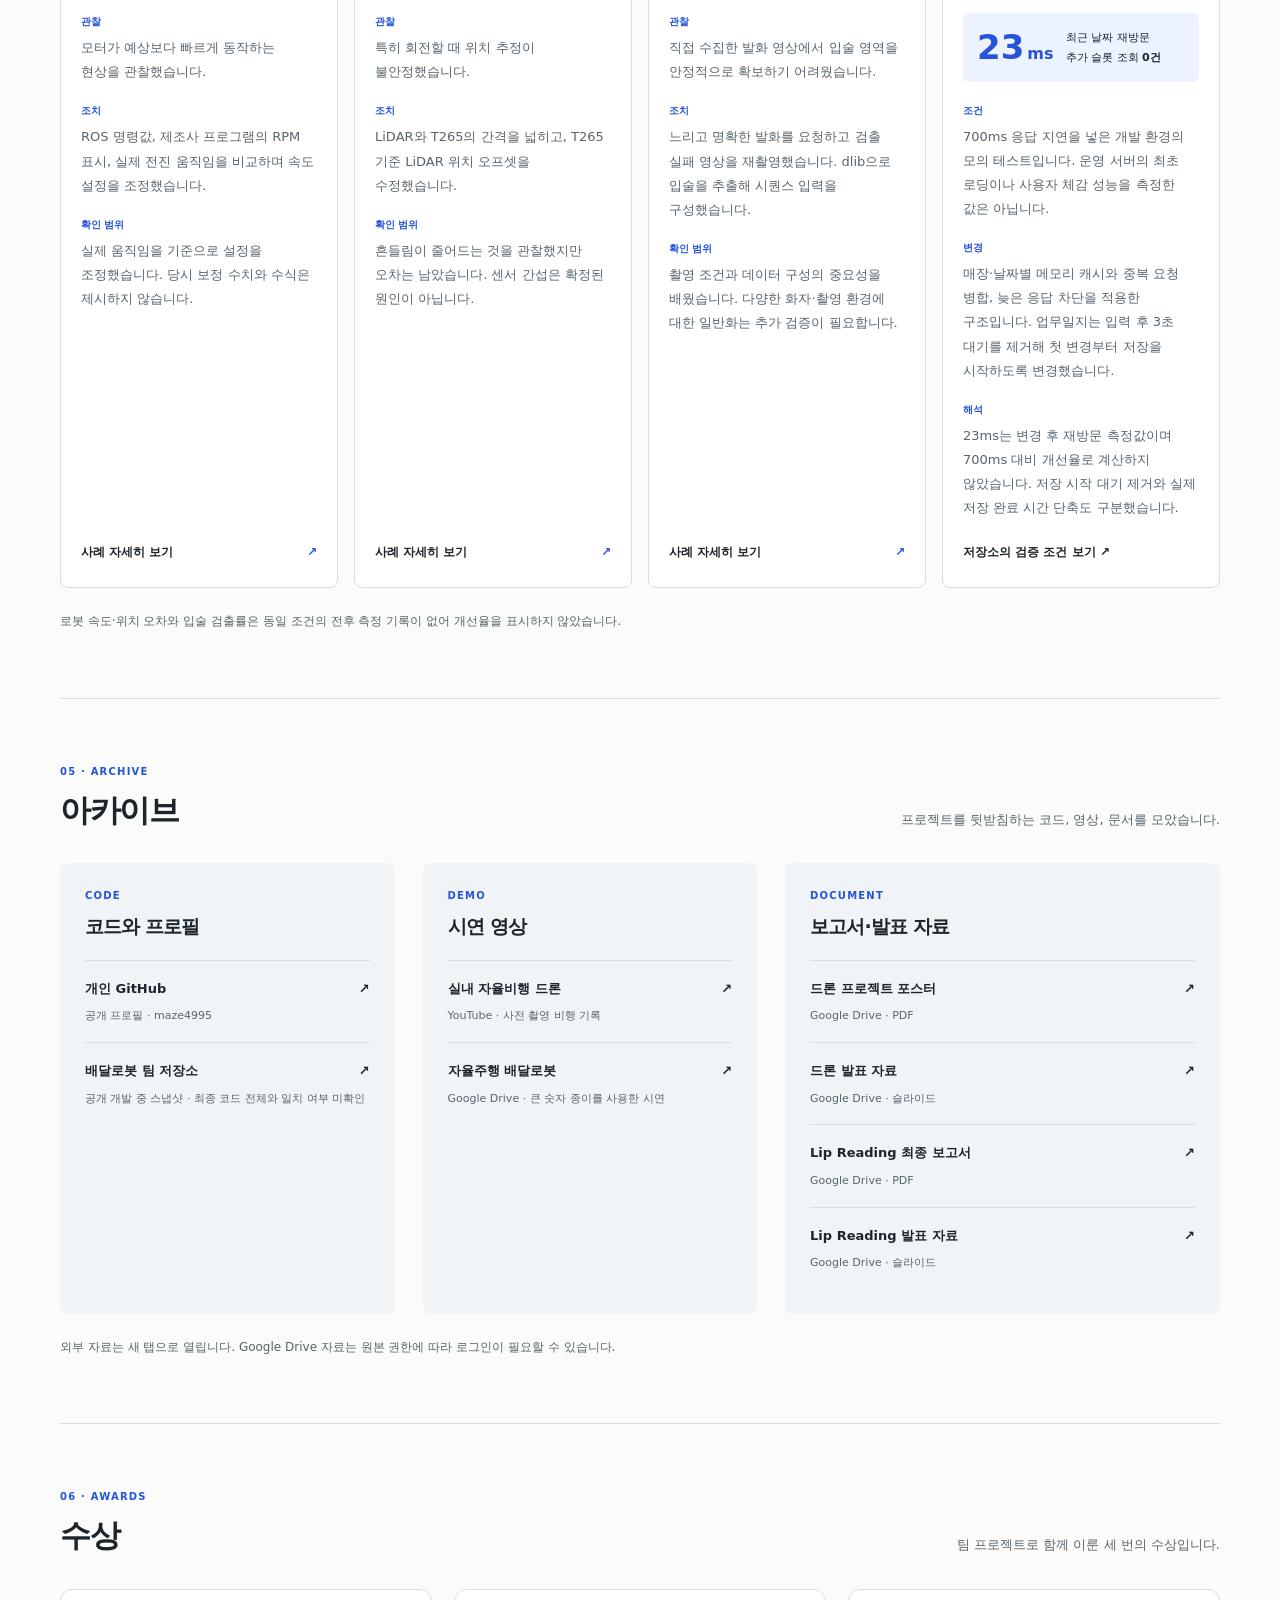
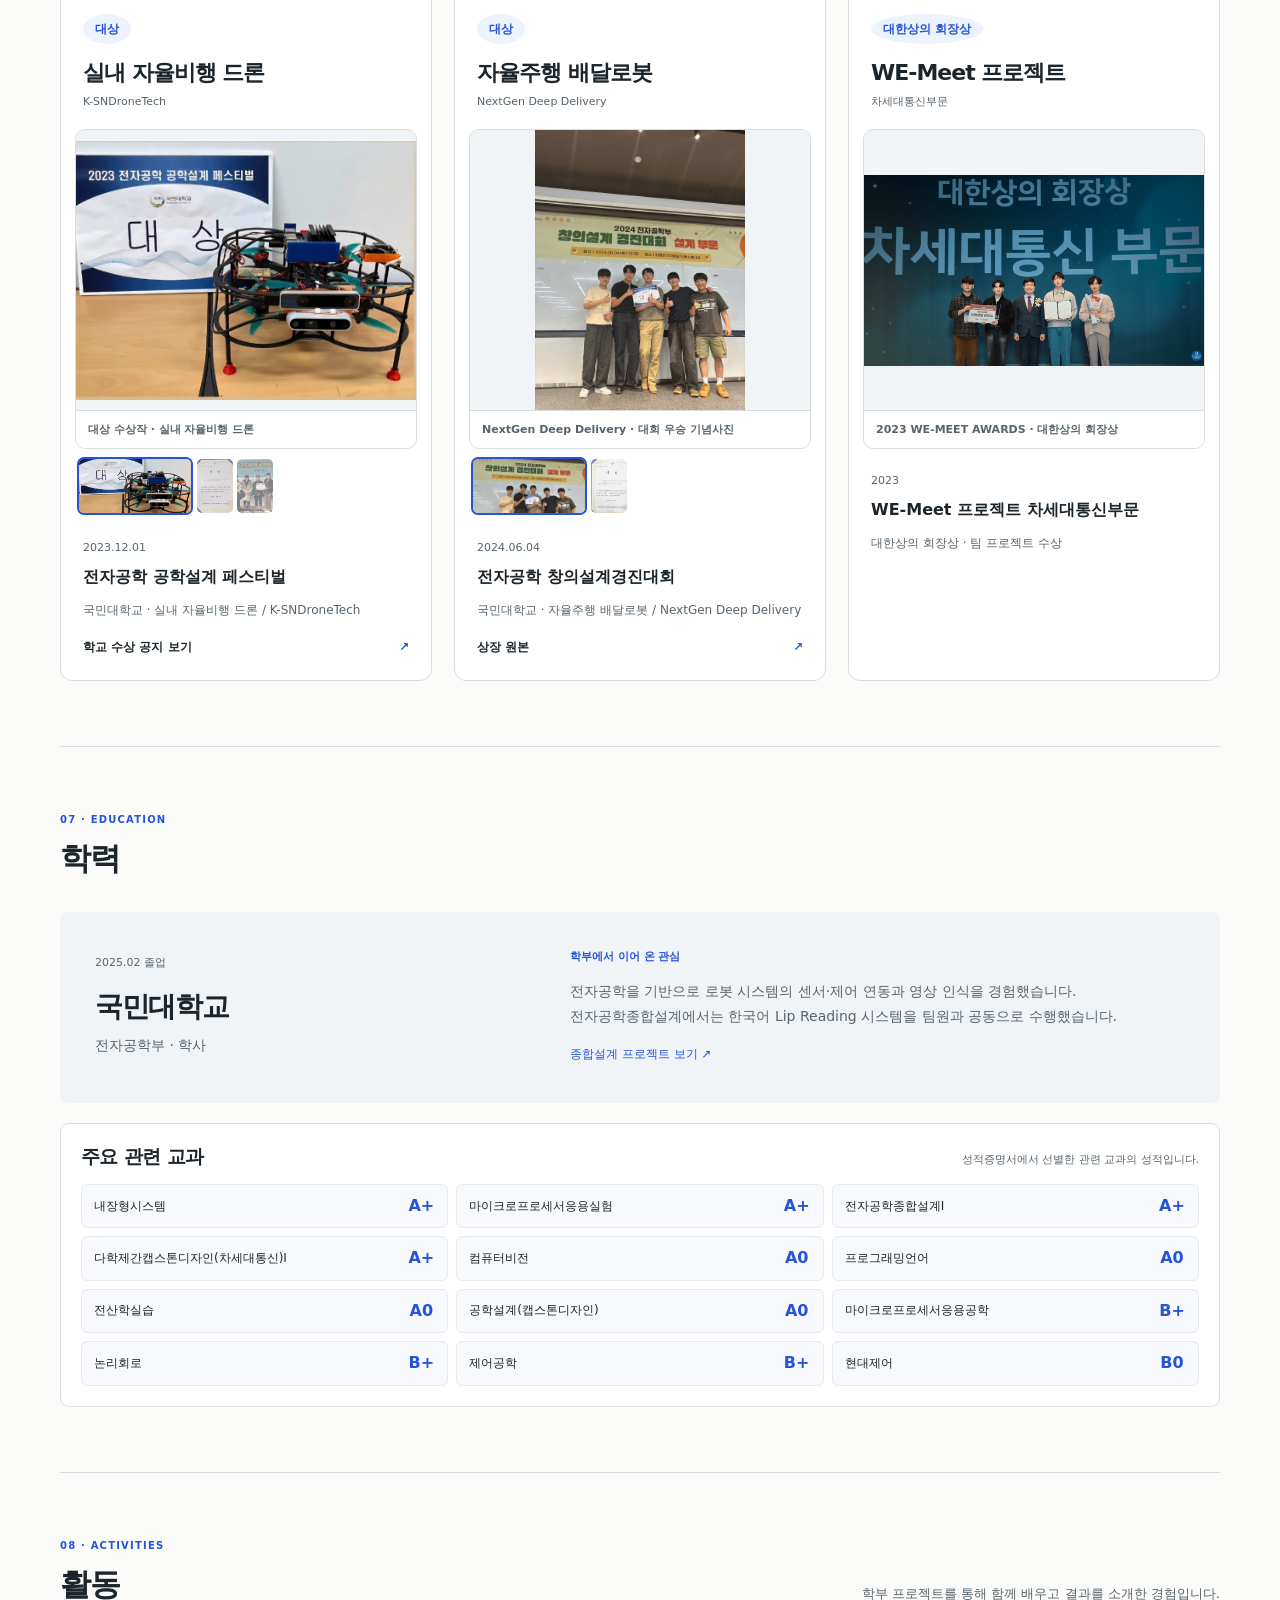
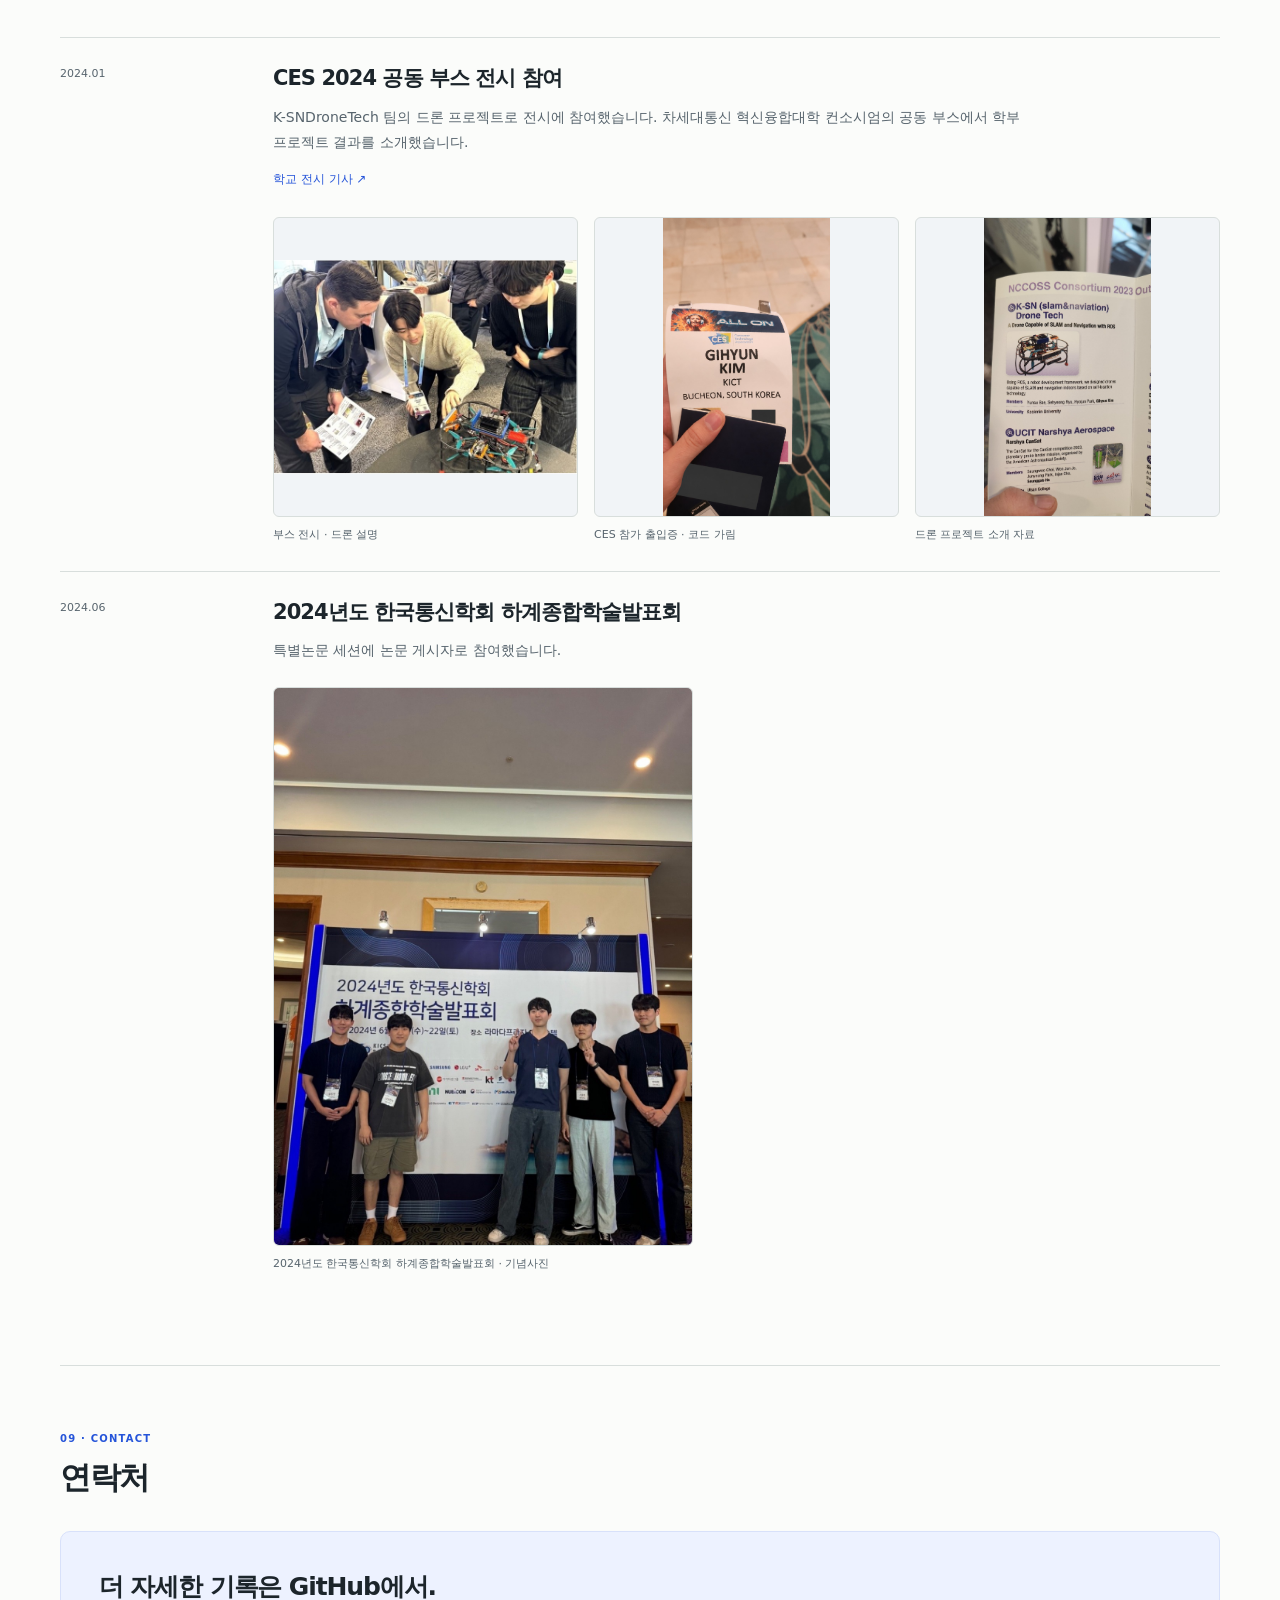
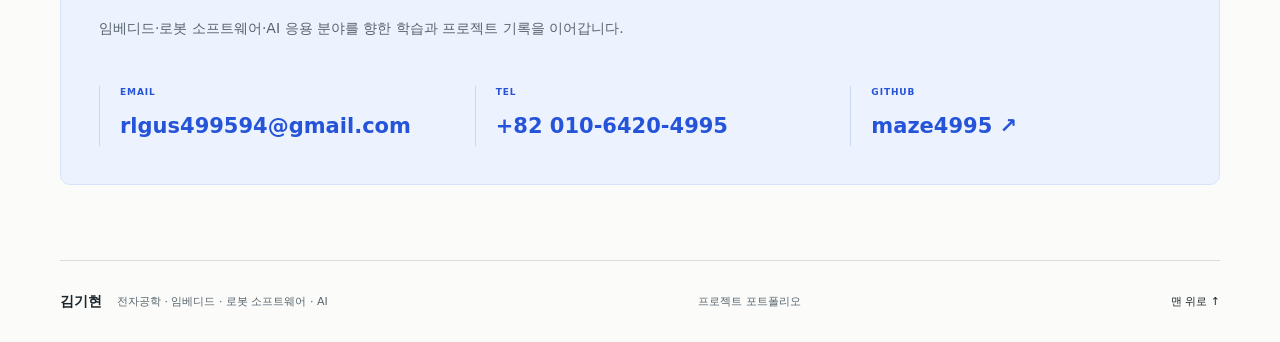
==== commit aabd8d95: "Add 2024 KICS summer conference participation" ====
--- a/index.html
+++ b/index.html
@@ -1,6 +1,6 @@
 <!doctype html>
 <html lang="ko"><head><meta charset="utf-8"><meta name="viewport" content="width=device-width,initial-scale=1">
-<title>임베디드·로봇 소프트웨어·AI 포트폴리오 | 김기현</title><meta name="description" content="김기현의 전자공학 기반 임베디드·로봇 소프트웨어·AI 프로젝트 경험과 지원 관심 분야. 대표 프로젝트, 학부 및 졸업 후 웹·앱 개발 기록을 소개합니다."><meta name="robots" content="noindex,nofollow"><meta name="theme-color" content="#fbfcfa"><link rel="icon" href="assets/favicon.svg" type="image/svg+xml"><link rel="stylesheet" href="style.css"><link rel="stylesheet" href="portfolio.css?v=ces-collage-20261112"></head>
+<title>임베디드·로봇 소프트웨어·AI 포트폴리오 | 김기현</title><meta name="description" content="김기현의 전자공학 기반 임베디드·로봇 소프트웨어·AI 프로젝트 경험과 지원 관심 분야. 대표 프로젝트, 학부 및 졸업 후 웹·앱 개발 기록을 소개합니다."><meta name="robots" content="noindex,nofollow"><meta name="theme-color" content="#fbfcfa"><link rel="icon" href="assets/favicon.svg" type="image/svg+xml"><link rel="stylesheet" href="style.css"><link rel="stylesheet" href="portfolio.css?v=kics-activity-20261113"></head>
 <body><a class="skip" href="#main">본문으로 건너뛰기</a><header><nav class="nav wrap" aria-label="주 메뉴"><a class="brand" href="#about" aria-label="김기현 포트폴리오 홈"><span class="monogram">GH<span>·</span></span><span>김기현</span></a><div class="desktop-sections"><a href="#about">본인소개</a><a href="#stack">기술 스택</a><a href="#projects">대표 프로젝트</a><a href="#problem-solving">문제 해결</a><a href="#archive">아카이브</a><a href="#awards">수상</a><a href="#education">학력</a><a href="#activities">활동</a><a href="#contact">연락처</a></div><details class="mobile-menu"><summary aria-controls="mobile-sections">섹션 메뉴 <span class="menu-icon" aria-hidden="true"></span></summary><div class="mobile-sections" id="mobile-sections"><a href="#about">본인소개</a><a href="#stack">기술 스택</a><a href="#projects">대표 프로젝트</a><a href="#problem-solving">문제 해결</a><a href="#archive">아카이브</a><a href="#awards">수상</a><a href="#education">학력</a><a href="#activities">활동</a><a href="#contact">연락처</a></div></details></nav></header>
 <main id="main">
 <section id="about" class="profile-section wrap" aria-labelledby="about-title">
@@ -61,7 +61,7 @@
       </article>
 <article class="project-detail collage-card collage-store">
         
-        <div class="collage-copy"><p class="project-context">매장 관리 · WEB & APP</p><h5>매장 운영 웹·앱</h5><p>예약·고객 정보와 직원별 일정, 업무 현황을 관리하는 매장 운영 웹·앱 프로젝트입니다.</p><div class="system-summary"><h4>시스템 아키텍처</h4><figure class="architecture-diagram" style="margin:0"><svg xmlns="http://www.w3.org/2000/svg" viewBox="0 0 440 330" role="img" aria-labelledby="store-title store-desc" style="display:block;width:100%;height:auto;border:1px solid #dddcd6;border-radius:10px;background:#faf9f6"><title id="store-title">매장 운영 웹과 앱 구성도</title><desc id="store-desc">Android 전화 이벤트는 MethodChannel을 통해 Flutter 앱과 연동합니다. Flutter 앱과 Next.js 웹은 Supabase PostgreSQL을 사용합니다. 전화 연동은 Android 앱에 해당하며 웹 기능이 아닙니다.</desc><defs><pattern id="store-dots" width="16" height="16" patternUnits="userSpaceOnUse"><circle cx="8" cy="8" r=".7" fill="#d6d5ce"/></pattern><marker id="store-arrow" viewBox="0 0 10 10" refX="9" refY="5" markerWidth="6" markerHeight="6" orient="auto-start-reverse"><path d="M 0 0 L 10 5 L 0 10" fill="none" stroke="#a66b43" stroke-width="1.5"/></marker></defs><rect width="440" height="330" fill="url(#store-dots)"/><text x="18" y="25" font-family="sans-serif" font-size="11" letter-spacing="2" fill="#77766d">SYSTEM / STORE</text><path d="M196 84H244" fill="none" stroke="#a66b43" stroke-width="1.5" marker-end="url(#store-arrow)"/><text x="220" y="69" text-anchor="middle" font-family="sans-serif" font-size="12" fill="#71685e" stroke="#faf9f6" stroke-width="4" paint-order="stroke">연동</text><path d="M333 116V240" fill="none" stroke="#a66b43" stroke-width="1.5" marker-end="url(#store-arrow)" marker-start="url(#store-arrow)"/><text x="333" y="183" text-anchor="middle" font-family="sans-serif" font-size="12" fill="#71685e" stroke="#faf9f6" stroke-width="4" paint-order="stroke">조회 · 저장</text><path d="M196 272H244" fill="none" stroke="#a66b43" stroke-width="1.5" marker-end="url(#store-arrow)" marker-start="url(#store-arrow)"/><text x="220" y="255" text-anchor="middle" font-family="sans-serif" font-size="12" fill="#71685e" stroke="#faf9f6" stroke-width="4" paint-order="stroke">연동</text><rect x="18" y="52" width="178" height="64" rx="8" fill="#fff3e9" stroke="#e5c2a5"/><text x="107" y="78" text-anchor="middle" font-family="sans-serif" font-size="16" font-weight="700" fill="#273238">Android 전화 이벤트</text><text x="107" y="100" text-anchor="middle" font-family="sans-serif" font-size="13" fill="#627077">Receiver · MethodChannel</text><rect x="244" y="52" width="178" height="64" rx="8" fill="#edf3ff" stroke="#bdcce9"/><text x="333" y="78" text-anchor="middle" font-family="sans-serif" font-size="16" font-weight="700" fill="#273238">Flutter 앱</text><text x="333" y="100" text-anchor="middle" font-family="sans-serif" font-size="13" fill="#627077">고객 · 예약</text><rect x="244" y="240" width="178" height="64" rx="8" fill="#edf8f1" stroke="#b5d8c1"/><text x="333" y="266" text-anchor="middle" font-family="sans-serif" font-size="16" font-weight="700" fill="#273238">Supabase</text><text x="333" y="288" text-anchor="middle" font-family="sans-serif" font-size="13" fill="#627077">PostgreSQL · 운영 데이터</text><rect x="18" y="240" width="178" height="64" rx="8" fill="#edf3ff" stroke="#bdcce9"/><text x="107" y="266" text-anchor="middle" font-family="sans-serif" font-size="16" font-weight="700" fill="#273238">Next.js 웹</text><text x="107" y="288" text-anchor="middle" font-family="sans-serif" font-size="13" fill="#627077">일정 · 업무 현황</text></svg></figure></div><dl class="project-notes"><div><dt>기술 스택</dt><dd>Flutter · Dart · Android · Supabase · Next.js</dd></div><div><dt>구현 결과</dt><dd>예약·고객·일정·업무일지를 웹·앱으로 관리합니다. 웹 저장소에는 최근 날짜 재방문 23ms·추가 조회 0건의 로컬 모의 검증 기록이 있습니다. 운영 환경 측정값은 아닙니다.</dd></div></dl><div class="collage-links"><a href="https://github.com/maze4995/the_thai_app" target="_blank" rel="noopener noreferrer">앱 저장소 ↗<span class="sr-only"> (새 탭)</span></a><a href="https://github.com/maze4995/The-thai-web" target="_blank" rel="noopener noreferrer">웹 저장소 ↗<span class="sr-only"> (새 탭)</span></a></div></div>
+        <div class="collage-copy"><p class="project-context">매장 관리 · WEB & APP</p><h5>매장 운영 웹·앱</h5><p>예약·고객 정보와 직원별 일정, 업무 현황을 관리하는 매장 운영 웹·앱 프로젝트입니다.</p><div class="system-summary"><h4>시스템 아키텍처</h4><figure class="architecture-diagram" style="margin:0"><svg xmlns="http://www.w3.org/2000/svg" viewBox="0 0 440 330" role="img" aria-labelledby="store-title store-desc" style="display:block;width:100%;height:auto;border:1px solid #dddcd6;border-radius:10px;background:#faf9f6"><title id="store-title">매장 운영 웹과 앱 구성도</title><desc id="store-desc">Android 전화 이벤트는 MethodChannel을 통해 Flutter 앱과 연동합니다. Flutter 앱과 Next.js 웹은 Supabase PostgreSQL을 사용합니다. 전화 연동은 Android 앱에 해당하며 웹 기능이 아닙니다.</desc><defs><pattern id="store-dots" width="16" height="16" patternUnits="userSpaceOnUse"><circle cx="8" cy="8" r=".7" fill="#d6d5ce"/></pattern><marker id="store-arrow" viewBox="0 0 10 10" refX="9" refY="5" markerWidth="6" markerHeight="6" orient="auto-start-reverse"><path d="M 0 0 L 10 5 L 0 10" fill="none" stroke="#a66b43" stroke-width="1.5"/></marker></defs><rect width="440" height="330" fill="url(#store-dots)"/><text x="18" y="25" font-family="sans-serif" font-size="11" letter-spacing="2" fill="#77766d">SYSTEM / STORE</text><path d="M196 84H244" fill="none" stroke="#a66b43" stroke-width="1.5" marker-end="url(#store-arrow)"/><text x="220" y="69" text-anchor="middle" font-family="sans-serif" font-size="12" fill="#71685e" stroke="#faf9f6" stroke-width="4" paint-order="stroke">연동</text><path d="M333 116V240" fill="none" stroke="#a66b43" stroke-width="1.5" marker-end="url(#store-arrow)" marker-start="url(#store-arrow)"/><text x="333" y="183" text-anchor="middle" font-family="sans-serif" font-size="12" fill="#71685e" stroke="#faf9f6" stroke-width="4" paint-order="stroke">조회 · 저장</text><path d="M196 272H244" fill="none" stroke="#a66b43" stroke-width="1.5" marker-end="url(#store-arrow)" marker-start="url(#store-arrow)"/><text x="220" y="255" text-anchor="middle" font-family="sans-serif" font-size="12" fill="#71685e" stroke="#faf9f6" stroke-width="4" paint-order="stroke">연동</text><rect x="18" y="52" width="178" height="64" rx="8" fill="#fff3e9" stroke="#e5c2a5"/><text x="107" y="78" text-anchor="middle" font-family="sans-serif" font-size="16" font-weight="700" fill="#273238">Android 전화 이벤트</text><text x="107" y="100" text-anchor="middle" font-family="sans-serif" font-size="13" fill="#627077">Receiver · MethodChannel</text><rect x="244" y="52" width="178" height="64" rx="8" fill="#edf3ff" stroke="#bdcce9"/><text x="333" y="78" text-anchor="middle" font-family="sans-serif" font-size="16" font-weight="700" fill="#273238">Flutter 앱</text><text x="333" y="100" text-anchor="middle" font-family="sans-serif" font-size="13" fill="#627077">고객 · 예약</text><rect x="244" y="240" width="178" height="64" rx="8" fill="#edf8f1" stroke="#b5d8c1"/><text x="333" y="266" text-anchor="middle" font-family="sans-serif" font-size="16" font-weight="700" fill="#273238">Supabase</text><text x="333" y="288" text-anchor="middle" font-family="sans-serif" font-size="13" fill="#627077">PostgreSQL · 운영 데이터</text><rect x="18" y="240" width="178" height="64" rx="8" fill="#edf3ff" stroke="#bdcce9"/><text x="107" y="266" text-anchor="middle" font-family="sans-serif" font-size="16" font-weight="700" fill="#273238">Next.js 웹</text><text x="107" y="288" text-anchor="middle" font-family="sans-serif" font-size="13" fill="#627077">일정 · 업무 현황</text></svg></figure></div><dl class="project-notes"><div><dt>기술 스택</dt><dd>Flutter · Dart · Android · Supabase · Next.js</dd></div><div><dt>구현 결과</dt><dd>예약·고객·일정·업무일지를 웹·앱으로 관리합니다. 웹 저장소에는 최근 날짜 재방문 23ms·추가 조회 0건의 로컬 모의 검증 기록이 있습니다. 운영 환경 측정값은 아닙니다.</dd></div><div><dt>운영 장애 대응</dt><dd>운영 중 Supabase의 실시간 연결과 데이터 조회에서 타임아웃이 반복되어 오류 로그와 데이터베이스 상태를 확인했습니다. Compute를 Nano에서 Micro로 변경한 뒤 정상 동작을 확인했으며, 이후 동일한 중단은 재발하지 않았습니다.</dd></div></dl><div class="collage-links"><a href="https://github.com/maze4995/the_thai_app" target="_blank" rel="noopener noreferrer">앱 저장소 ↗<span class="sr-only"> (새 탭)</span></a><a href="https://github.com/maze4995/The-thai-web" target="_blank" rel="noopener noreferrer">웹 저장소 ↗<span class="sr-only"> (새 탭)</span></a></div></div>
       </article></div></div>
     <p class="collage-source-note">구성 흐름과 구현 기능은 각 저장소 문서를 기준으로 정리했습니다. 화면의 개인정보·운영 정보는 가렸습니다. 단독 개발이나 업무 시간 절감 성과를 의미하지 않습니다.</p>
   </div>
@@ -126,7 +126,7 @@
   <figure><a href="assets/evidence/ces-2024-attendee-badge-redacted.jpg" target="_blank" rel="noopener noreferrer" aria-label="CES 참가 출입증 사진 크게 보기 (새 탭)"><img src="assets/evidence/ces-2024-attendee-badge-redacted.jpg" width="941" height="1671" alt="CES 참가 출입증. QR과 항공 바코드는 가림 처리" loading="lazy" decoding="async"></a><figcaption>CES 참가 출입증 · 코드 가림</figcaption></figure>
   <figure><a href="assets/evidence/ces-2024-drone-brochure.jpg" target="_blank" rel="noopener noreferrer" aria-label="드론 프로젝트 전시 브로슈어 크게 보기 (새 탭)"><img src="assets/evidence/ces-2024-drone-brochure.jpg" width="901" height="1600" alt="드론의 SLAM과 실내 자율비행 기술이 소개된 전시 브로슈어" loading="lazy" decoding="async"></a><figcaption>드론 프로젝트 소개 자료</figcaption></figure>
 </div>
-</div></li></ol></section>
+</div></li><li><span class="record-date">2024.06</span><div><h3>2024년도 한국통신학회 하계종합학술발표회</h3><p>특별논문 세션에 논문 게시자로 참여했습니다.</p><figure class="activity-photo"><a href="assets/evidence/kics-summer-conference-2024.jpg" target="_blank" rel="noopener noreferrer" aria-label="2024년도 한국통신학회 하계종합학술발표회 기념사진 크게 보기 (새 탭)"><img src="assets/evidence/kics-summer-conference-2024.jpg" width="1080" height="1440" alt="2024년도 한국통신학회 하계종합학술발표회 행사 안내판 앞에서 촬영한 단체 기념사진" loading="lazy" decoding="async"></a><figcaption>2024년도 한국통신학회 하계종합학술발표회 · 기념사진</figcaption></figure></div></li></ol></section>
 <section id="contact" class="portfolio-section contact-section wrap"><div class="section-heading"><div><p class="eyebrow">09 · CONTACT</p><h2>연락처</h2></div></div><div class="contact-panel"><div><h3>더 자세한 기록은 GitHub에서.</h3><p>임베디드·로봇 소프트웨어·AI 응용 분야를 향한 학습과 프로젝트 기록을 이어갑니다.</p></div><a class="contact-email" href="mailto:rlgus499594@gmail.com"><span>EMAIL</span><strong>rlgus499594@gmail.com</strong></a><a class="contact-phone" href="tel:+821064204995"><span>TEL</span><strong>+82 010-6420-4995</strong></a><a href="https://github.com/maze4995" target="_blank" rel="noopener noreferrer"><span>GITHUB</span><strong>maze4995 ↗</strong><span class="sr-only">새 탭으로 GitHub 프로필 열기</span></a></div></section></main><footer class="wrap"><div><strong>김기현</strong><span>전자공학 · 임베디드 · 로봇 소프트웨어 · AI</span></div><p>프로젝트 포트폴리오</p><a href="#main">맨 위로 ↑</a></footer><script src="navigation.js" defer></script><script src="galleries.js?v=secondary-autoplay-20261111" defer></script></body></html>
 
 
--- a/portfolio.css
+++ b/portfolio.css
@@ -489,3 +489,12 @@
 @media(max-width:700px){.ces-collage{grid-template-columns:minmax(0,1fr);gap:20px}.activity-list .ces-collage a{height:360px}}
 @media(max-width:400px){.activity-list .ces-collage a{height:320px}}
 @media print{.ces-collage{grid-template-columns:repeat(3,minmax(0,1fr));gap:3mm;break-inside:avoid}.activity-list .ces-collage a{height:48mm}.ces-collage figcaption{font-size:8pt}}
+
+
+/* A single activity photo uses its natural portrait ratio without empty slots. */
+.activity-photo{width:100%;max-width:420px;margin:24px 0 0}
+.activity-list .activity-photo a{display:block;margin:0;overflow:hidden;border:1px solid var(--line);border-radius:6px;background:#f1f4f7}
+.activity-photo img{display:block;width:100%;height:auto}
+.activity-photo figcaption{margin-top:9px;font-size:11px;line-height:1.7;color:var(--muted)}
+.activity-list .activity-photo a:focus-visible{outline:2px solid var(--accent);outline-offset:4px}
+@media print{.activity-photo{max-width:55mm;break-inside:avoid}.activity-photo figcaption{font-size:8pt}}
